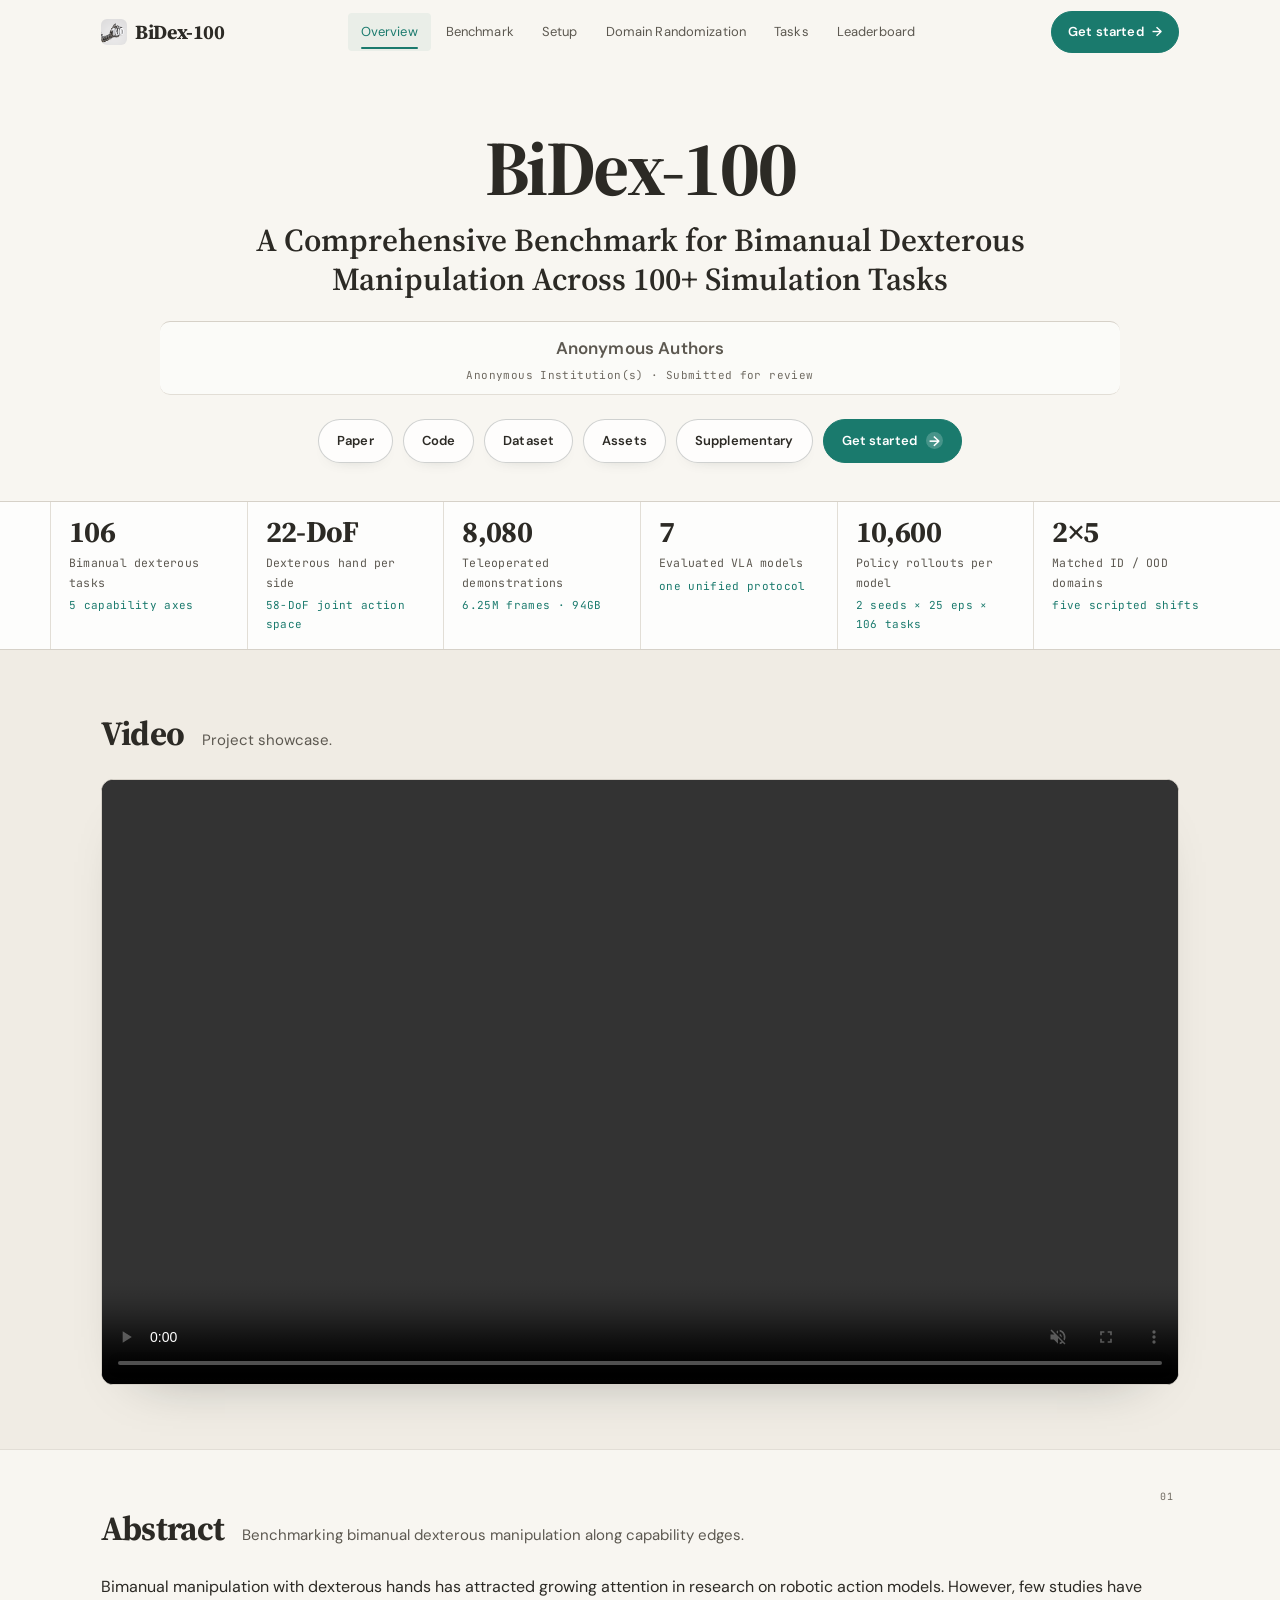
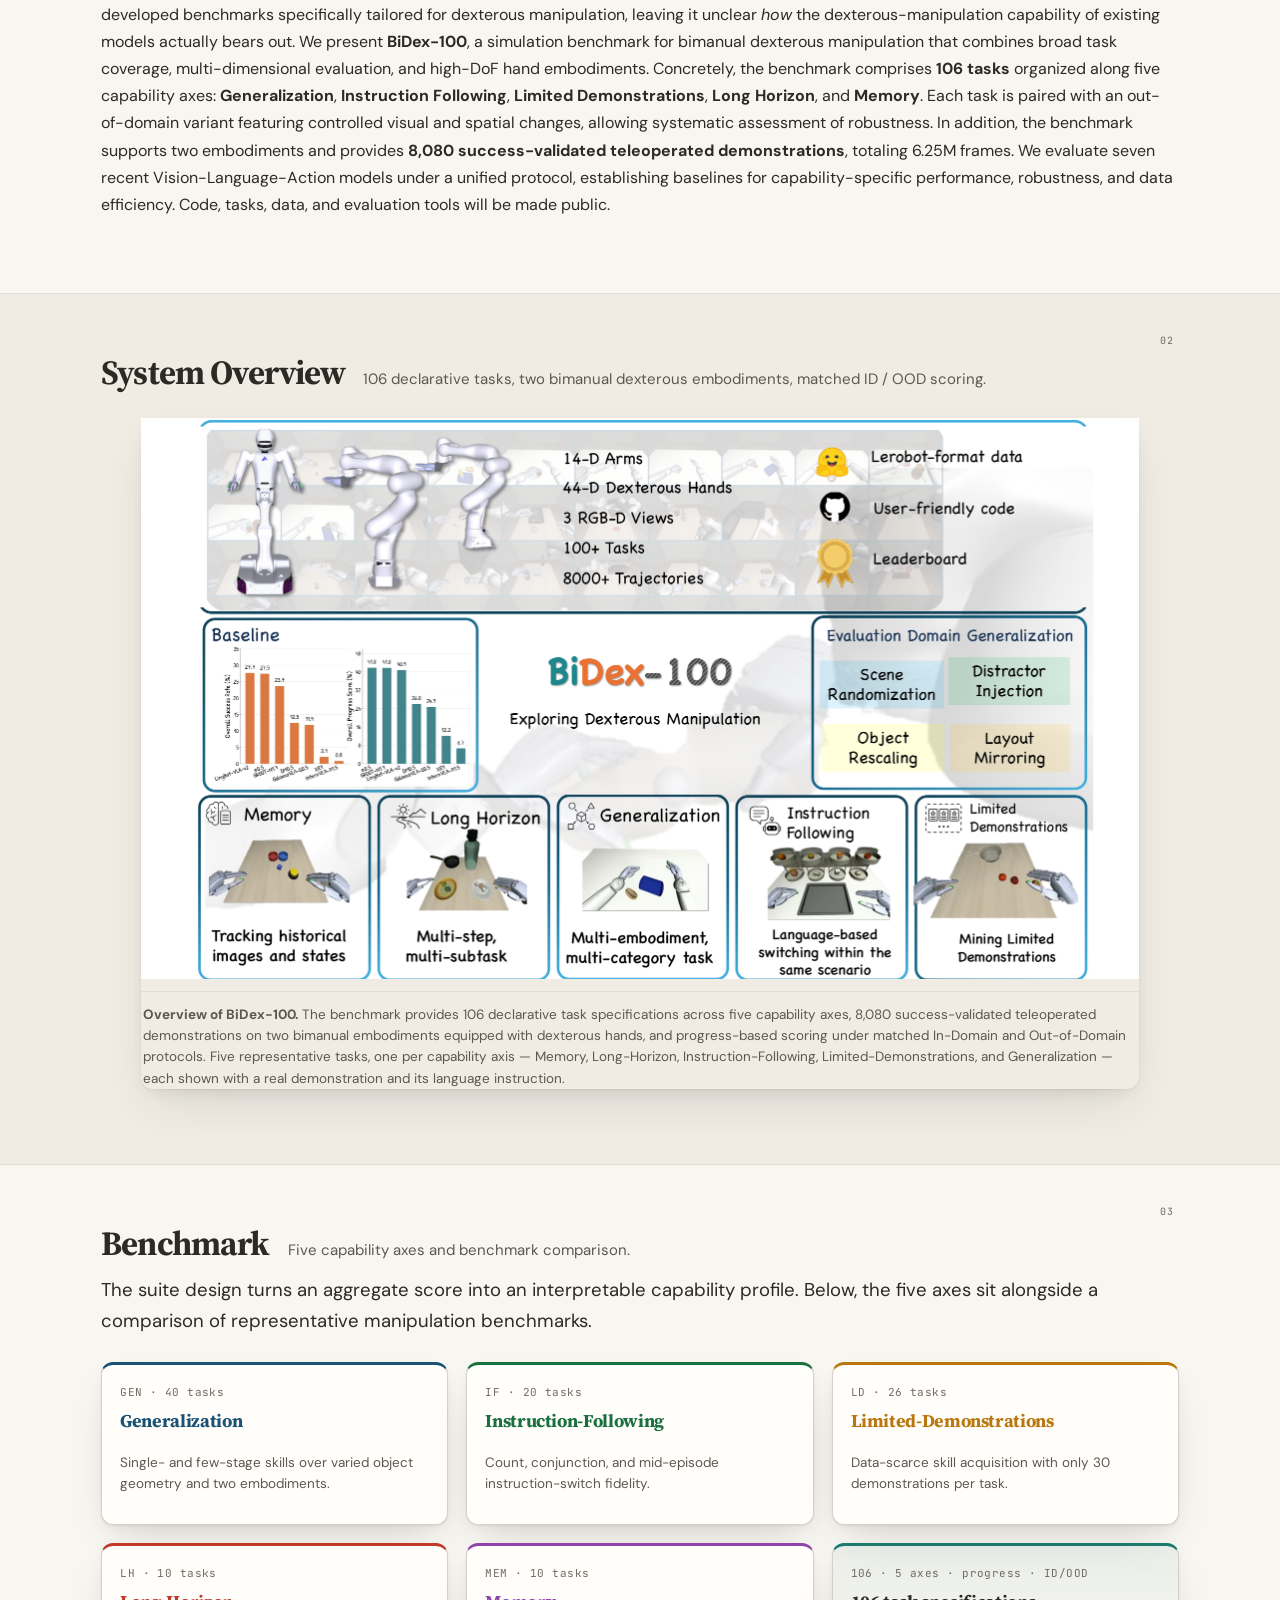
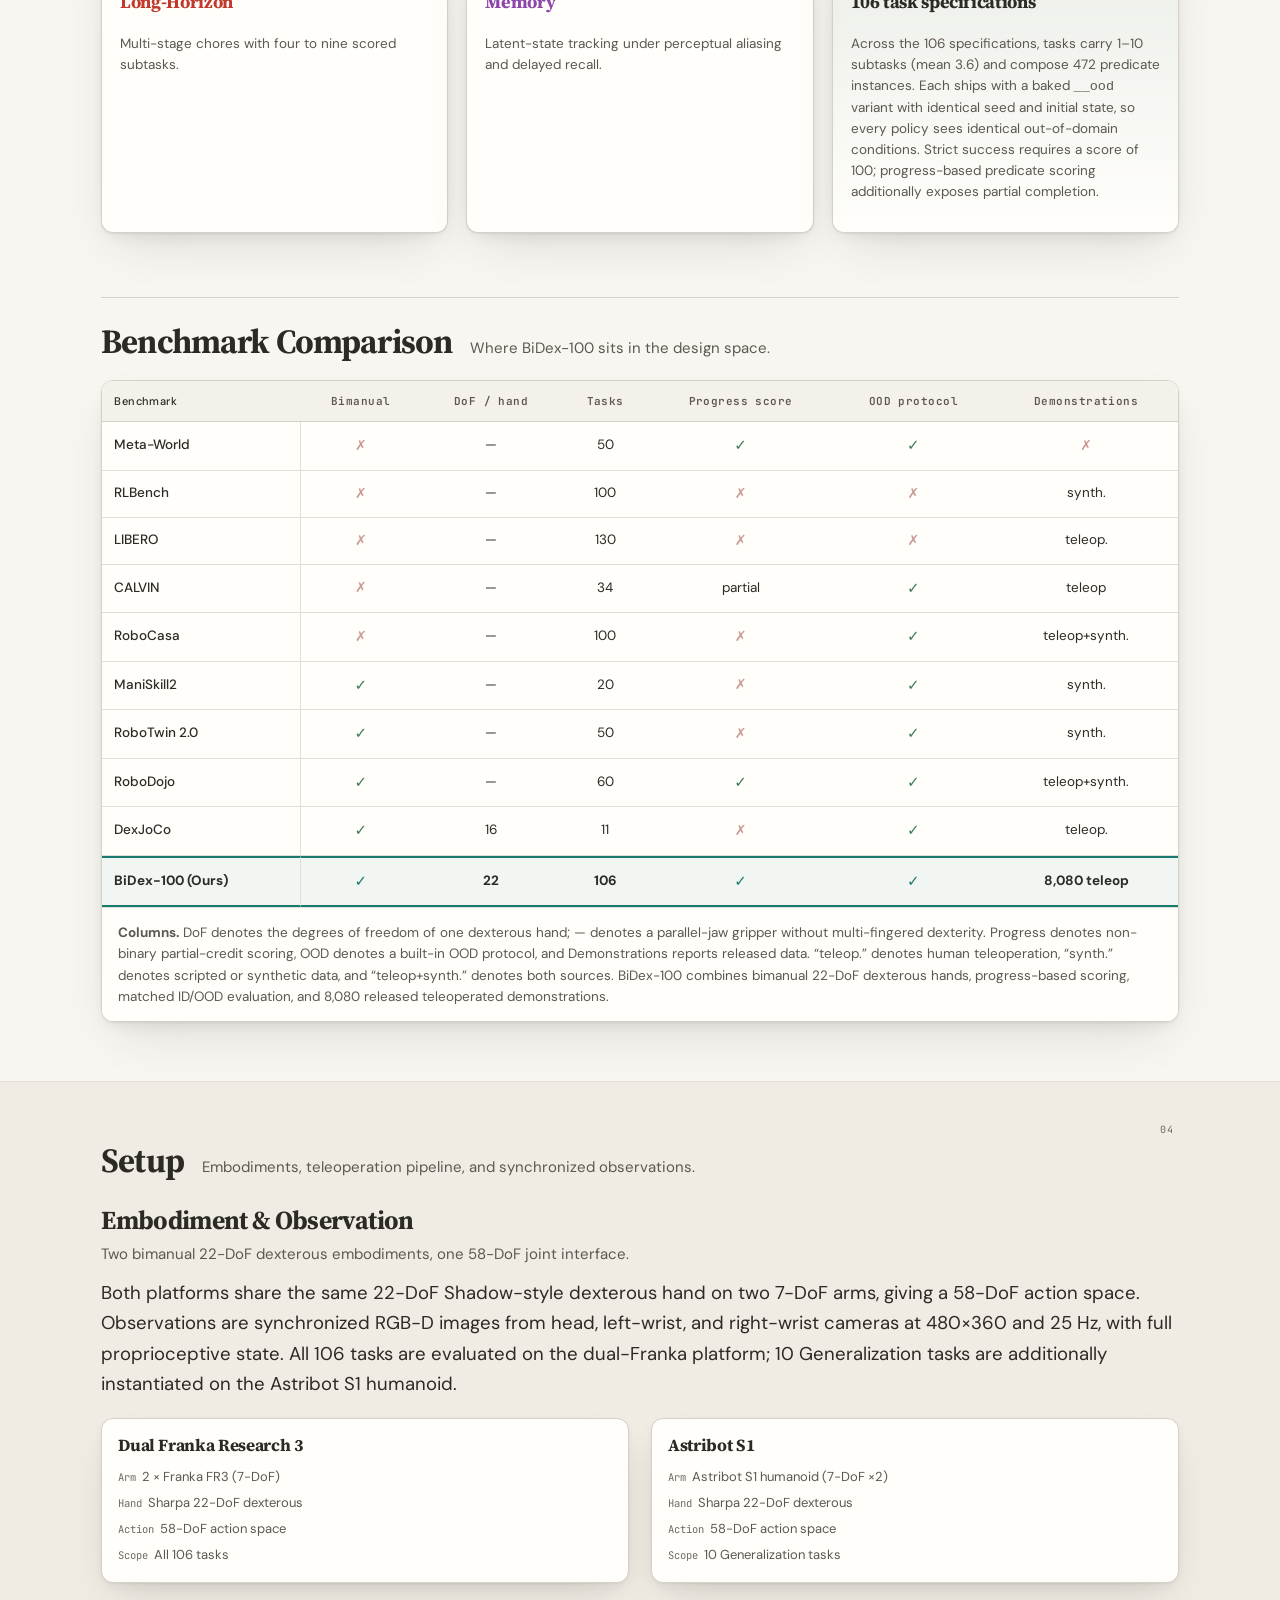
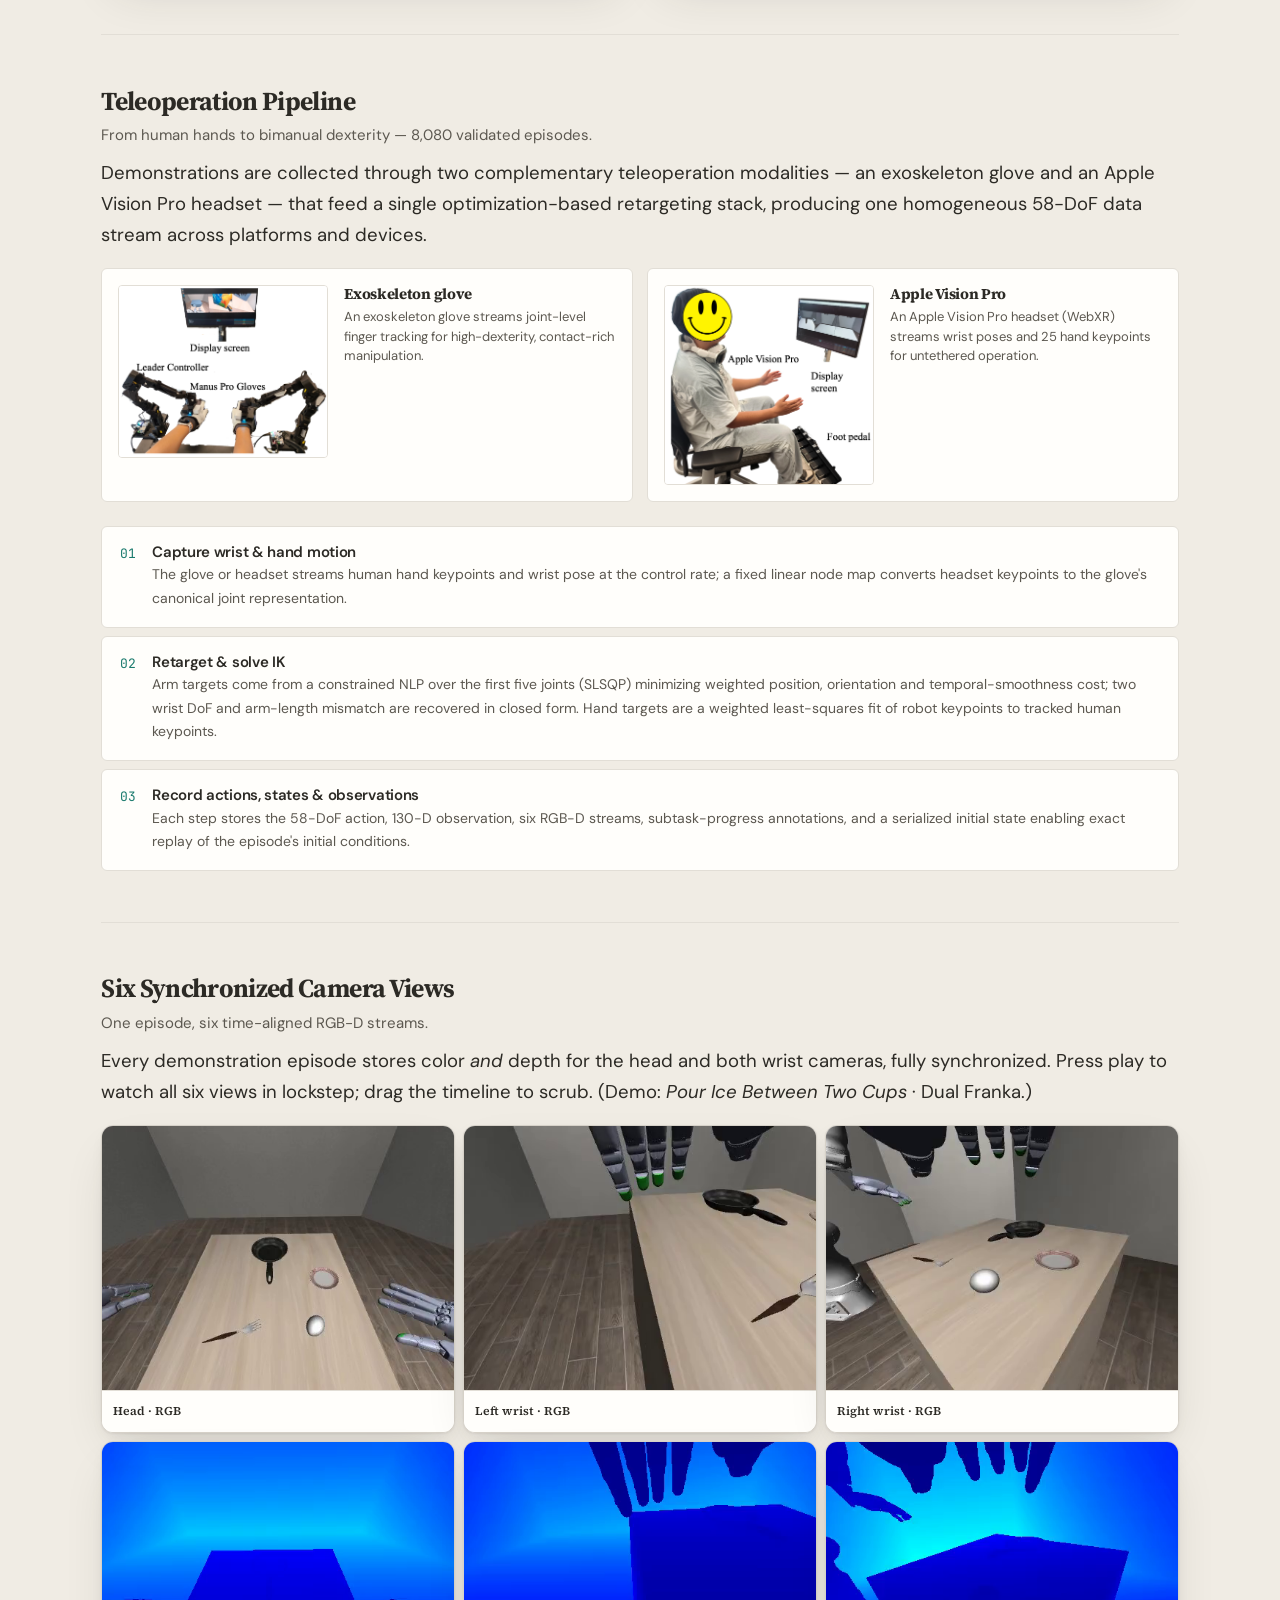
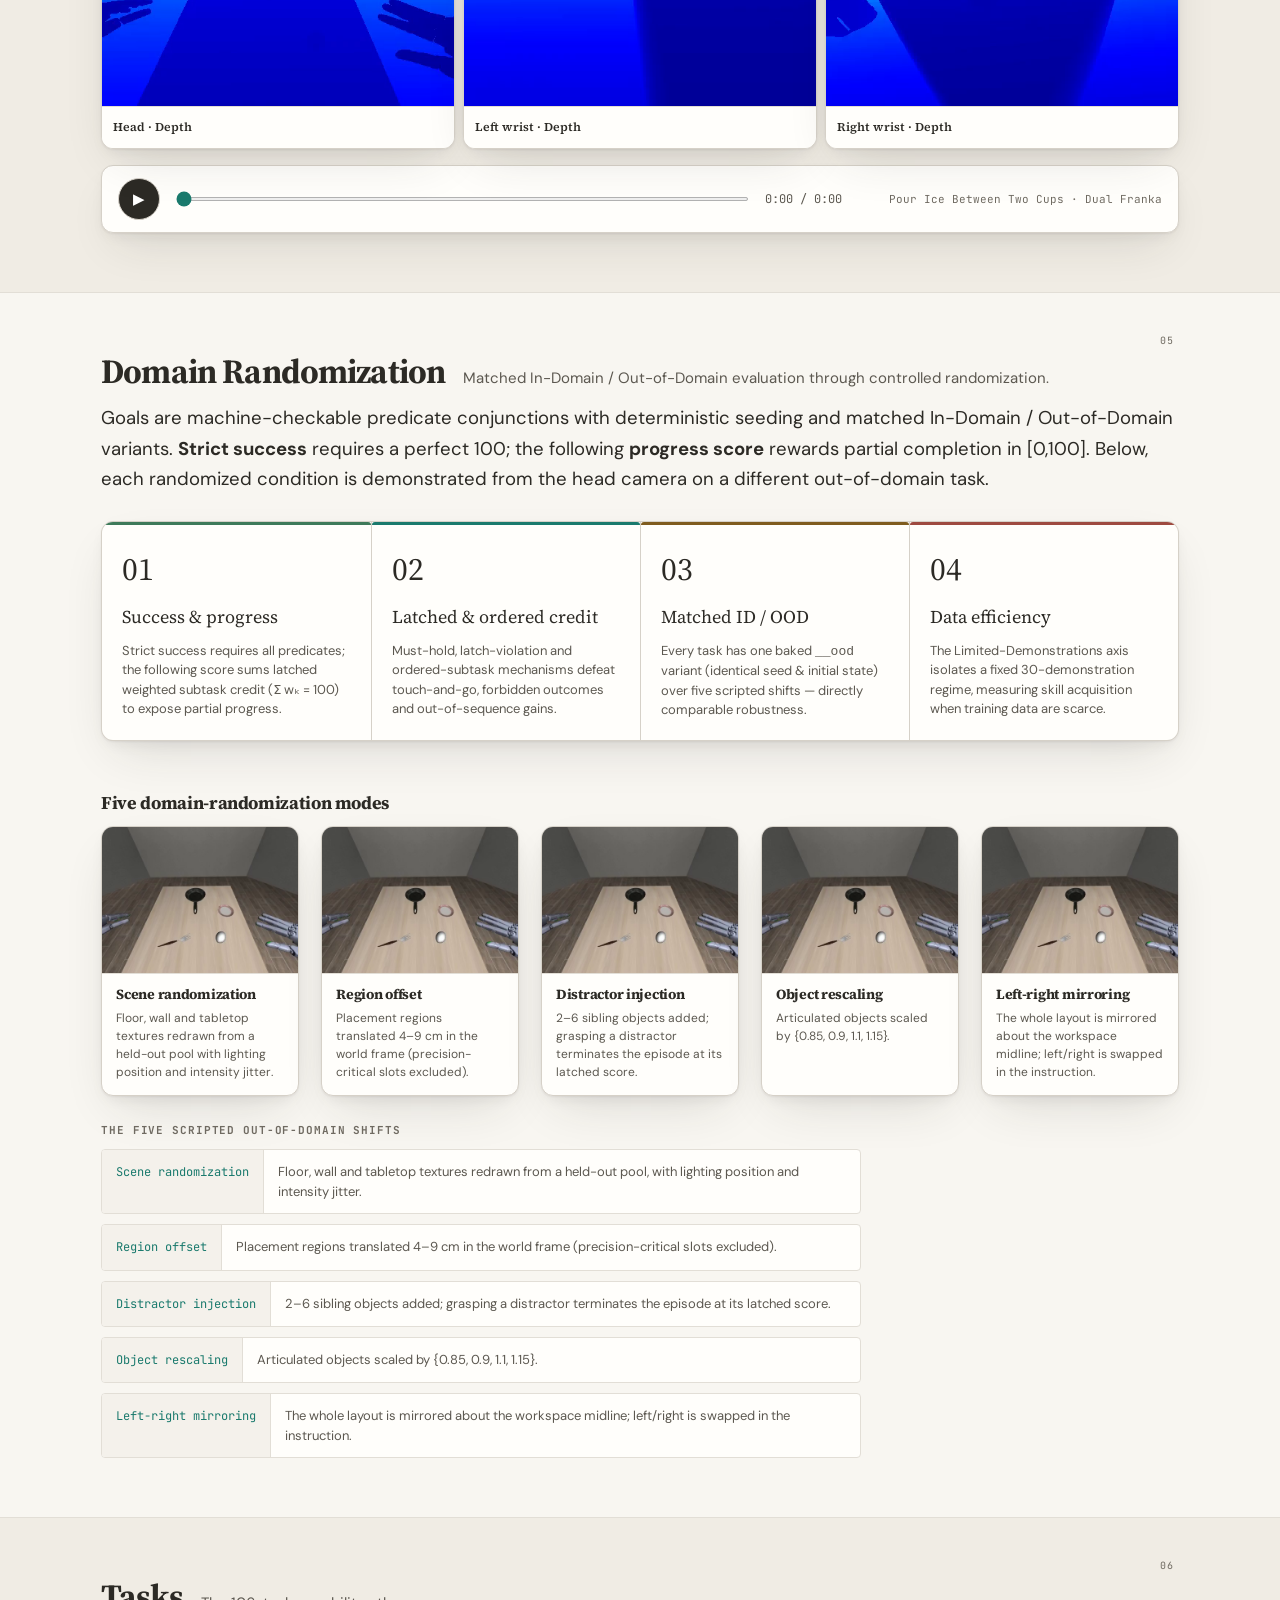
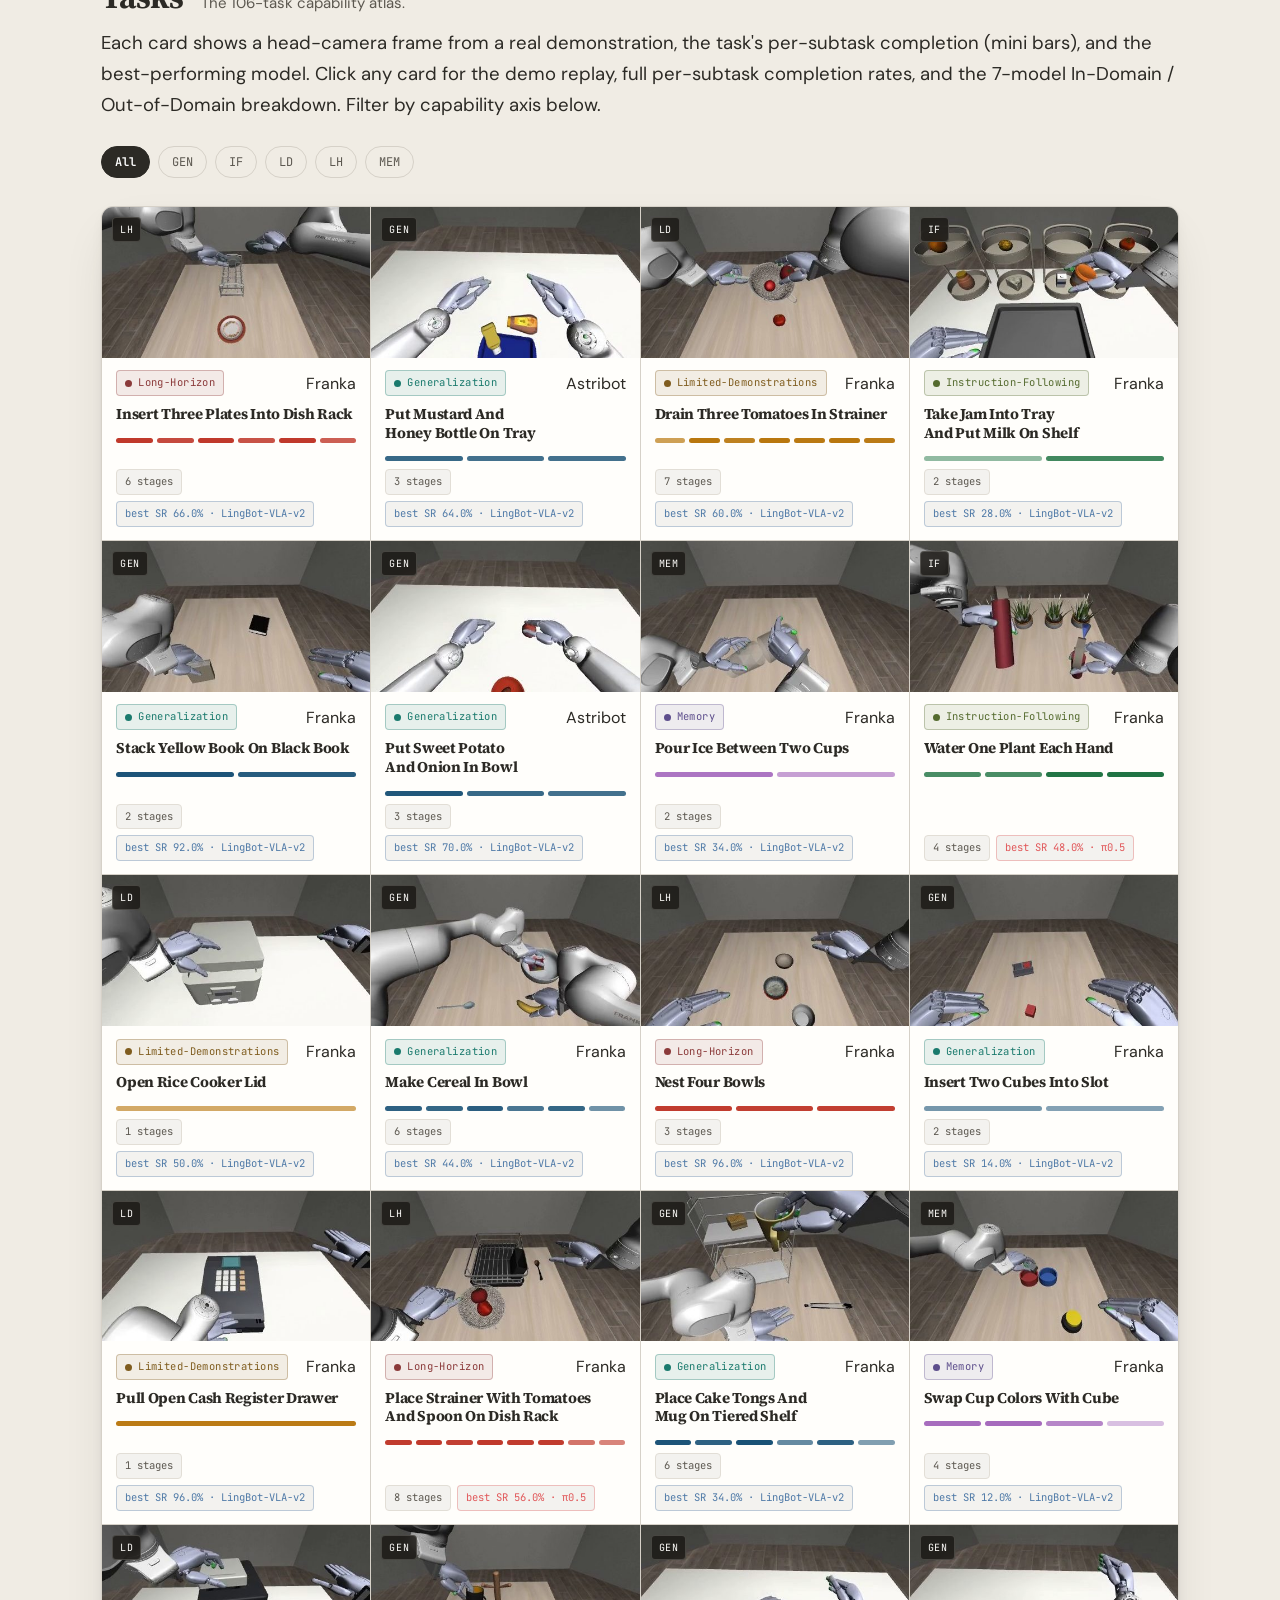
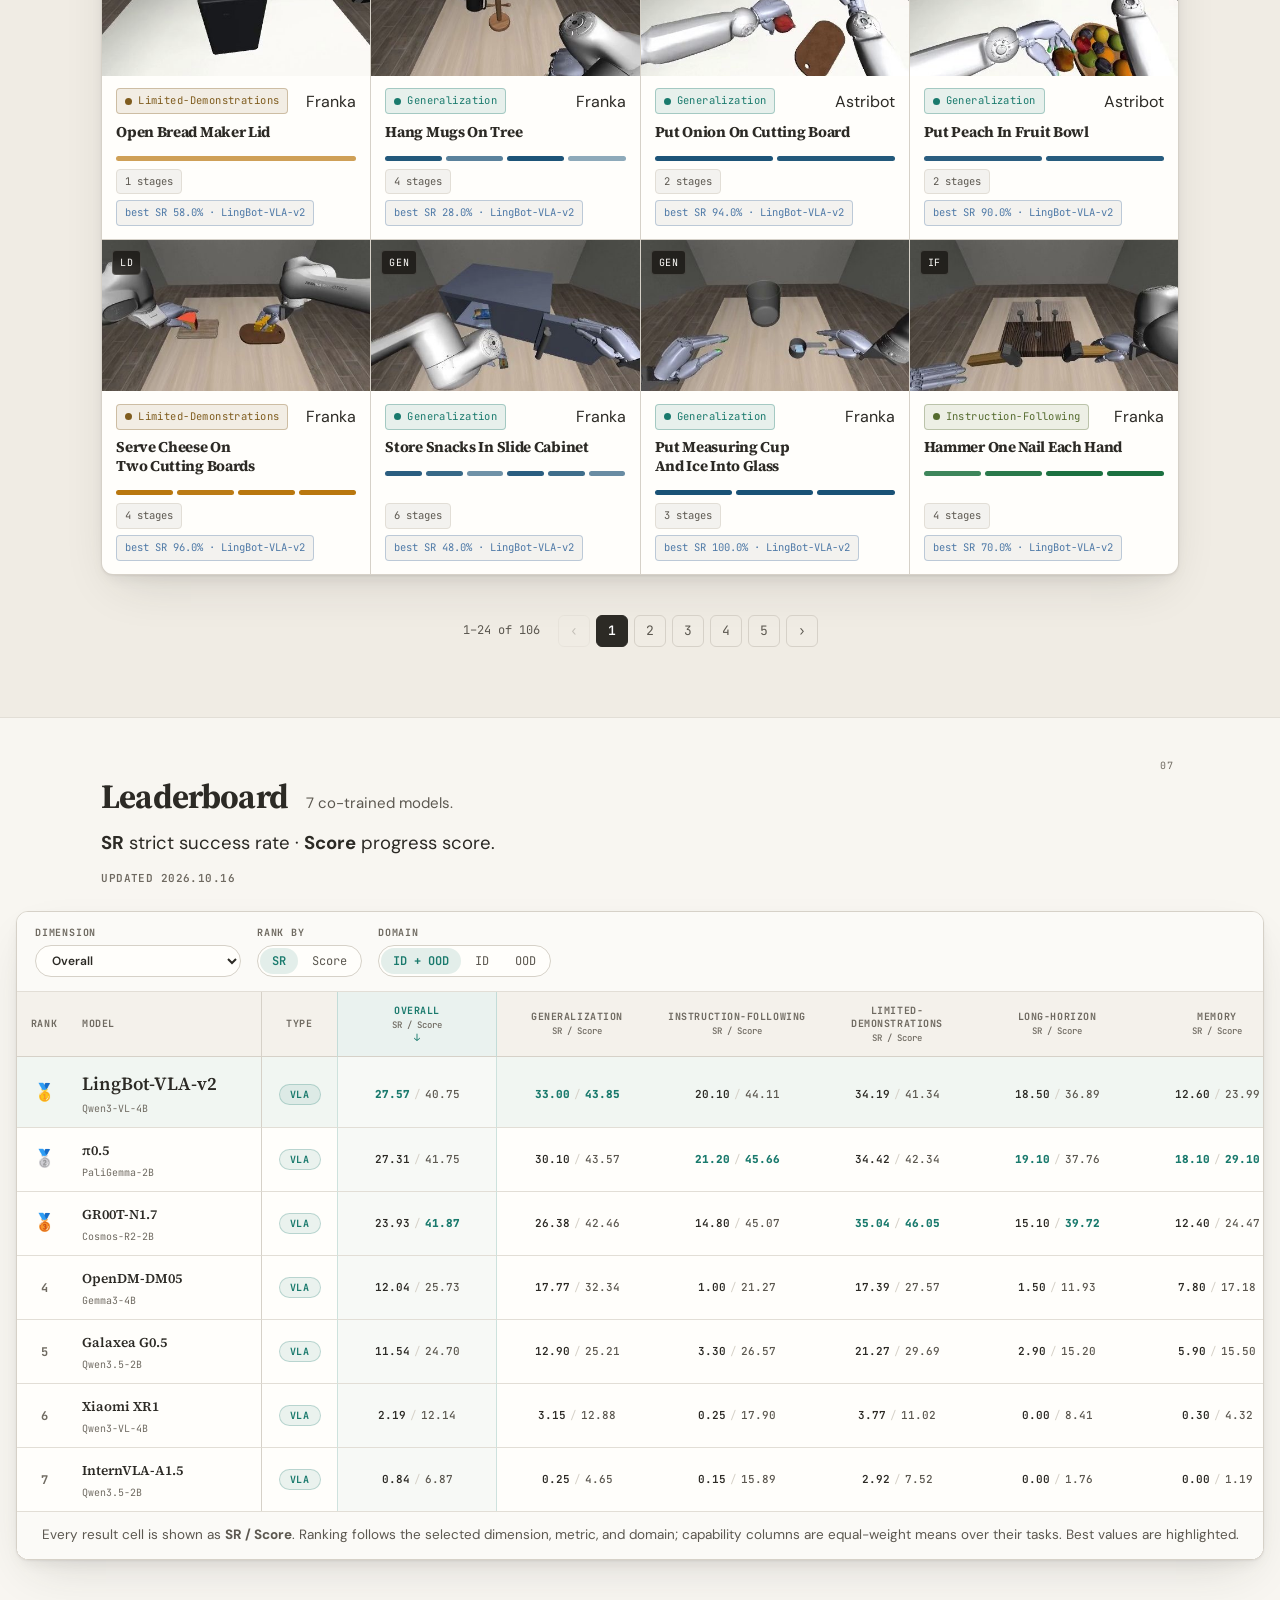
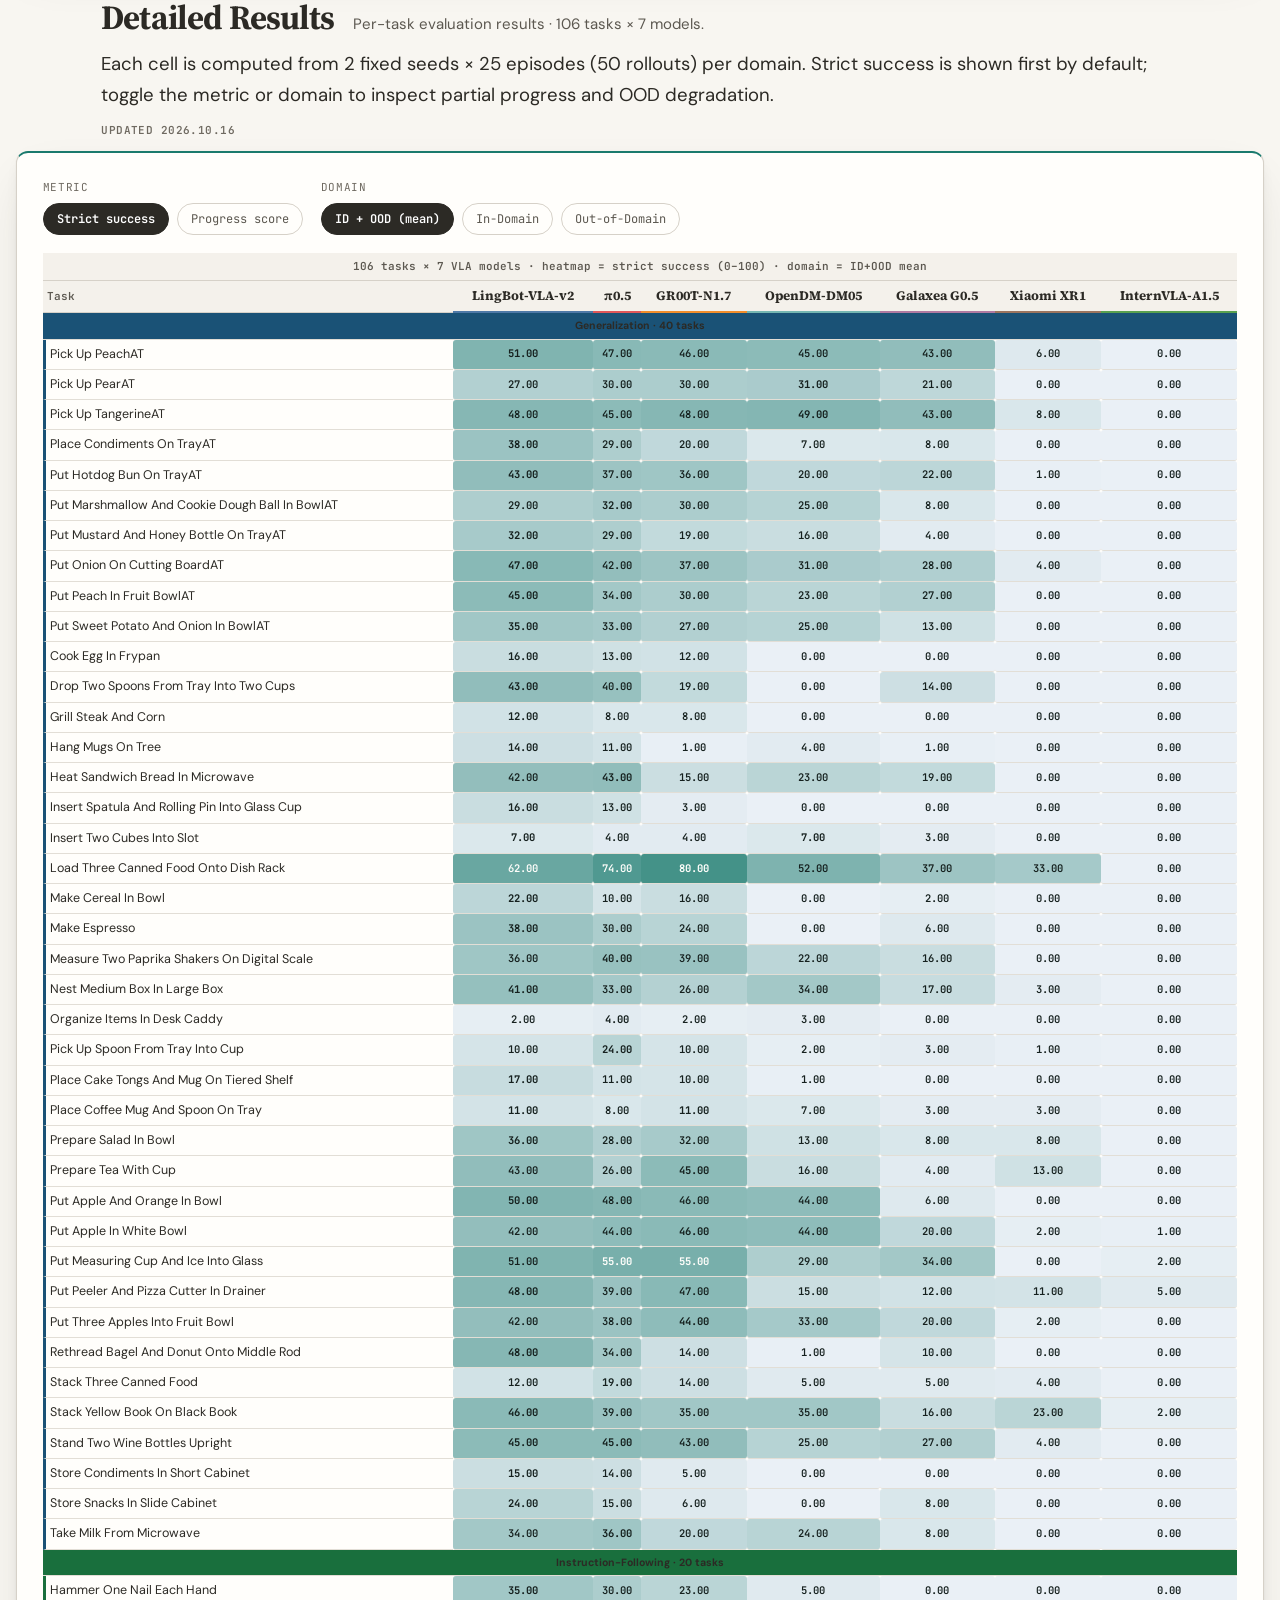
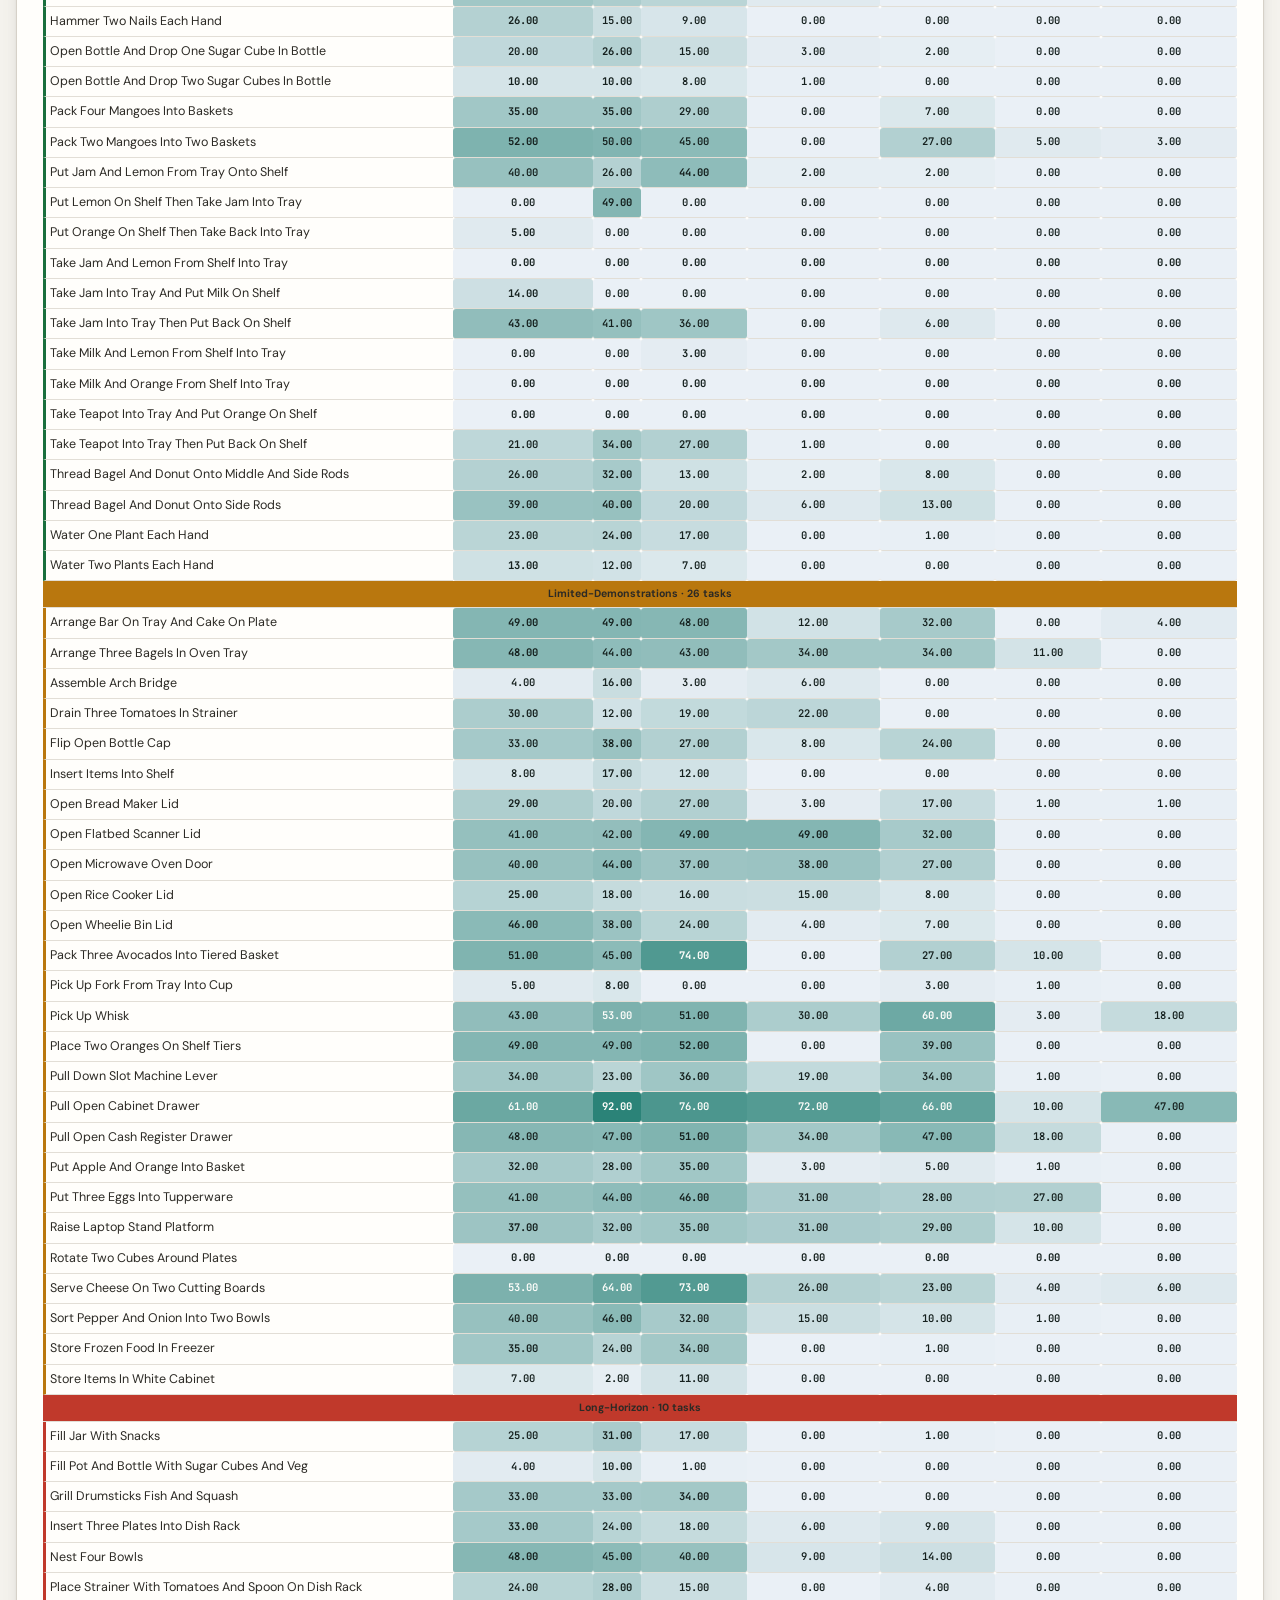
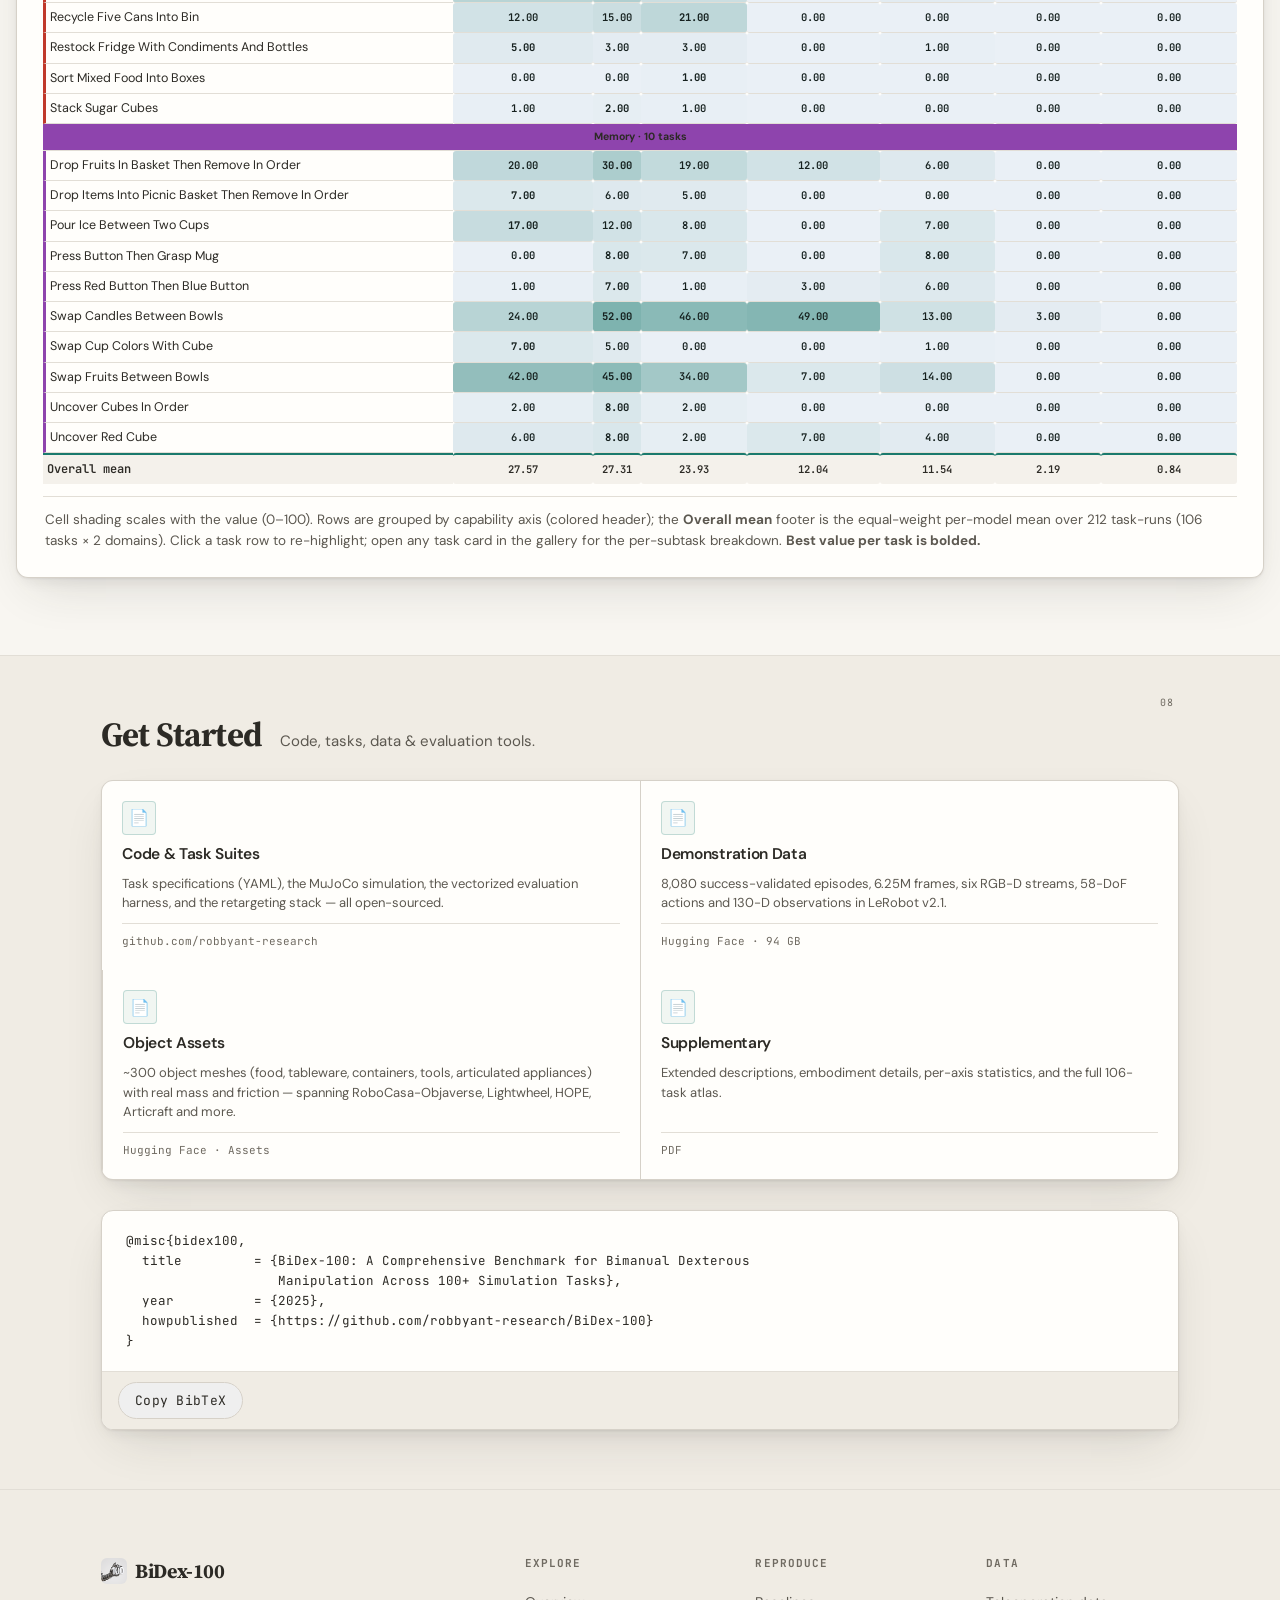
==== index.html @ 9e4af765 "gh-pages: publish updated leaderboard results" ====
<!DOCTYPE html>
<html lang="en">
<head>
<meta charset="UTF-8">
<meta name="viewport" content="width=device-width,initial-scale=1">
<title>BiDex-100: A Comprehensive Benchmark for Bimanual Dexterous Manipulation Across 100+ Simulation Tasks</title>
<meta name="description" content="BiDex-100 is a simulation benchmark for bimanual dexterous manipulation: 106 tasks across five capability axes, two 22-DoF dexterous embodiments, 8,080 teleoperated demonstrations, matched In-Domain / Out-of-Domain evaluation, and progress-based predicate scoring. Seven recent VLA models are evaluated under one unified protocol.">
<meta property="og:title" content="BiDex-100: A Comprehensive Benchmark for Bimanual Dexterous Manipulation Across 100+ Simulation Tasks">
<meta property="og:description" content="106 tasks · 5 capability axes · two 22-DoF bimanual embodiments · 8,080 teleop demos · matched ID/OOD evaluation · 7 VLA models.">
<meta property="og:type" content="website">
<meta property="og:image" content="static/images/figures/overview.png">
<link rel="icon" href="static/images/favicon.ico" type="image/x-icon">
<link rel="icon" type="image/png" sizes="32x32" href="static/images/favicon-32.png">
<link rel="icon" type="image/png" sizes="48x48" href="static/images/favicon-48.png">
<link rel="icon" type="image/png" sizes="192x192" href="static/images/favicon-192.png">
<link rel="apple-touch-icon" sizes="180x180" href="static/images/favicon-180.png">
<link rel="apple-touch-icon" sizes="192x192" href="static/images/favicon-192.png">
<link rel="preconnect" href="https://fonts.googleapis.com">
<link rel="preconnect" href="https://fonts.gstatic.com" crossorigin>
<link href="https://fonts.googleapis.com/css2?family=DM+Sans:ital,opsz,wght@0,9..40,100..1000;1,9..40,100..1000&family=JetBrains+Mono:wght@400;500;600&family=Source+Serif+4:ital,opsz,wght@0,8..60,400..900;1,8..60,400..900&display=swap" rel="stylesheet">
<link rel="stylesheet" href="static/css/style.css">
</head>
<body>

<!-- ================= NAV ================= -->
<nav class="nav" id="nav">
  <div class="nav-inner">
    <a href="#top" class="brand" aria-label="BiDex-100 home">
      <span class="brand-text">BiDex-100</span>
    </a>
    <div class="nav-links" id="nav-links">
      <a href="#overview">Overview</a>
      <a href="#benchmark">Benchmark</a>
      <a href="#setup">Setup</a>
      <a href="#domain-randomization">Domain Randomization</a>
      <a href="#get-started">Tasks</a>
      <a href="#leaderboard">Leaderboard</a>
    </div>
    <div class="nav-cta">
      <a href="#docs" class="btn btn-primary">Get started <span class="btn-arrow" aria-hidden="true">→</span></a>
      <button class="burger" id="burger" aria-label="Open menu" aria-expanded="false"><span></span><span></span><span></span></button>
    </div>
  </div>
  <div class="nav-progress" id="nav-progress" aria-hidden="true"></div>
</nav>
<div class="drawer" id="drawer">
  <div class="drawer-head">
    <span class="brand-name">BiDex-100</span>
    <button class="drawer-close" id="drawer-close" aria-label="Close menu">×</button>
  </div>
  <a href="#overview">Overview</a>
  <a href="#benchmark">Benchmark</a>
  <a href="#setup">Setup</a>
  <a href="#domain-randomization">Domain Randomization</a>
  <a href="#get-started">Tasks</a>
  <a href="#leaderboard">Leaderboard</a>
  <a href="#docs">Get Started</a>
</div>

<main id="top">

<!-- ================= HERO ================= -->
<header class="hero masthead hero-centered" id="hero">
  <video class="hero-bg-video" src="static/videos/showcase_cropped.mp4" autoplay muted loop playsinline preload="metadata" aria-hidden="true"></video>
  <div class="hero-bg-scrim" aria-hidden="true"></div>
  <div class="container">
    <div class="hero-content">
      <p class="hero-wordmark">BiDex-100</p>
      <h1 class="sr-only">BiDex-100</h1>
      <p class="hero-subtitle">A Comprehensive Benchmark for Bimanual Dexterous Manipulation Across 100+ Simulation Tasks</p>
      <div class="hero-contributors" aria-label="Authors and affiliations">
        <p class="hero-author-slot">Anonymous Authors</p>
        <p class="hero-affiliation-slot">Anonymous Institution(s) · Submitted for review</p>
      </div>
      <nav class="cta" aria-label="Project resources">
        <a class="btn btn-resource" href="https://github.com/robbyant-research/BiDex-100" target="_blank" rel="noopener">Paper</a>
        <a class="btn btn-resource" href="https://github.com/robbyant-research/BiDex-100" target="_blank" rel="noopener">Code</a>
        <a class="btn btn-resource" href="https://huggingface.co/datasets/Robbyant-Research/BiDex-100/tree/main/datasets" target="_blank" rel="noopener">Dataset</a>
        <a class="btn btn-resource" href="https://huggingface.co/datasets/Robbyant-Research/BiDex-100/tree/main/assets" target="_blank" rel="noopener">Assets</a>
        <a class="btn btn-resource" href="./static/pdf/BiDex_Supplementary_Material.pdf">Supplementary</a>
        <a class="btn btn-primary" href="#docs">Get started <span class="btn-arrow" aria-hidden="true">→</span></a>
      </nav>
    </div>
  </div>
  <section class="proof hero-proof" aria-label="BiDex-100 at a glance">
    <div class="proof-grid" id="proof-grid"></div>
  </section>
</header>

<!-- ================= PROJECT VIDEO ================= -->
<section class="video-placeholder" id="video">
  <div class="container hero-banner">
    <div class="section-head">
      <p class="eyebrow">Video</p>
      <h2>Project showcase.</h2>
    </div>
    <figure class="hero-evidence">
      <div class="hero-evidence-frame">
        <video class="video-showcase-video" src="static/videos/video_compressed.mp4" autoplay muted loop playsinline preload="metadata" controls aria-label="BiDex-100 project showcase"></video>
      </div>
    </figure>
  </div>
</section>

<style>
.video-showcase-video{
  width:100%; height:auto; display:block; aspect-ratio:16/9; object-fit:cover; border-radius:var(--radius-md);
}
</style>

<!-- ================= ABSTRACT ================= -->
<section class="section evidence-band evidence-band--paper" id="abstract" data-section-index="01">
  <div class="container">
    <div class="section-head">
      <p class="eyebrow">Abstract</p>
      <h2>Benchmarking bimanual dexterous manipulation along capability edges.</h2>
    </div>
    <p class="abstract-text">Bimanual manipulation with dexterous hands has attracted growing attention in research on robotic action models. However, few studies have developed benchmarks specifically tailored for dexterous manipulation, leaving it unclear <i>how</i> the dexterous-manipulation capability of existing models actually bears out. We present <b>BiDex-100</b>, a simulation benchmark for bimanual dexterous manipulation that combines broad task coverage, multi-dimensional evaluation, and high-DoF hand embodiments. Concretely, the benchmark comprises <b>106 tasks</b> organized along five capability axes: <b>Generalization</b>, <b>Instruction Following</b>, <b>Limited Demonstrations</b>, <b>Long Horizon</b>, and <b>Memory</b>. Each task is paired with an out-of-domain variant featuring controlled visual and spatial changes, allowing systematic assessment of robustness. In addition, the benchmark supports two embodiments and provides <b>8,080 success-validated teleoperated demonstrations</b>, totaling 6.25M frames. We evaluate seven recent Vision-Language-Action models under a unified protocol, establishing baselines for capability-specific performance, robustness, and data efficiency. Code, tasks, data, and evaluation tools will be made public.</p>
  </div>
</section>

<!-- ================= SYSTEM OVERVIEW ================= -->
<section class="section overview-fig evidence-band evidence-band--figure" id="overview" data-section-index="02">
  <div class="container">
    <div class="section-head">
      <p class="eyebrow">System Overview</p>
      <h2>106 declarative tasks, two bimanual dexterous embodiments, matched ID / OOD scoring.</h2>
    </div>
    <figure class="overview-frame">
      <img src="static/images/figures/overview.png" alt="BiDex-100 overview: 106 tasks across five capability axes, two bimanual 22-DoF dexterous embodiments, 8,080 demonstrations, and matched In-Domain / Out-of-Domain evaluation with progress-based scoring." fetchpriority="high">
      <figcaption class="evidence-caption"><b>Overview of BiDex-100.</b> The benchmark provides 106 declarative task specifications across five capability axes, 8,080 success-validated teleoperated demonstrations on two bimanual embodiments equipped with dexterous hands, and progress-based scoring under matched In-Domain and Out-of-Domain protocols. Five representative tasks, one per capability axis — Memory, Long-Horizon, Instruction-Following, Limited-Demonstrations, and Generalization — each shown with a real demonstration and its language instruction.</figcaption>
    </figure>
  </div>
</section>

<!-- ================= BENCHMARK ================= -->
<section class="section evidence-band" id="benchmark" data-section-index="03">
  <div class="container">
    <div class="section-head">
      <p class="eyebrow">Benchmark</p>
      <h2>Five capability axes and benchmark comparison.</h2>
      <p class="lead">The suite design turns an aggregate score into an interpretable capability profile. Below, the five axes sit alongside a comparison of representative manipulation benchmarks.</p>
    </div>

    <div class="cap-grid" id="cap-grid"></div>

    <div style="margin-top:clamp(38px,5vw,64px); padding-top:24px; border-top:1px solid var(--line-strong);">
      <div class="section-head" style="margin-bottom:18px;">
        <p class="eyebrow">Benchmark Comparison</p>
        <h2>Where BiDex-100 sits in the design space.</h2>
      </div>
      <div class="card-frame">
        <div class="bm-table-wrap">
        <table class="bm-table" aria-label="Comparison of BiDex-100 with representative manipulation benchmarks">
          <thead><tr>
            <th class="bm-name">Benchmark</th>
            <th>Bimanual</th><th>DoF / hand</th><th>Tasks</th><th>Progress score</th><th>OOD protocol</th><th>Demonstrations</th>
          </tr></thead>
          <tbody>
            <tr><td>Meta-World</td><td><span class="nx">✗</span></td><td>—</td><td>50</td><td><span class="yk">✓</span></td><td><span class="yk">✓</span></td><td><span class="nx">✗</span></td></tr>
            <tr><td>RLBench</td><td><span class="nx">✗</span></td><td>—</td><td>100</td><td><span class="nx">✗</span></td><td><span class="nx">✗</span></td><td>synth.</td></tr>
            <tr><td>LIBERO</td><td><span class="nx">✗</span></td><td>—</td><td>130</td><td><span class="nx">✗</span></td><td><span class="nx">✗</span></td><td>teleop.</td></tr>
            <tr><td>CALVIN</td><td><span class="nx">✗</span></td><td>—</td><td>34</td><td>partial</td><td><span class="yk">✓</span></td><td>teleop</td></tr>
            <tr><td>RoboCasa</td><td><span class="nx">✗</span></td><td>—</td><td>100</td><td><span class="nx">✗</span></td><td><span class="yk">✓</span></td><td>teleop+synth.</td></tr>
            <tr><td>ManiSkill2</td><td><span class="yk">✓</span></td><td>—</td><td>20</td><td><span class="nx">✗</span></td><td><span class="yk">✓</span></td><td>synth.</td></tr>
            <tr><td>RoboTwin 2.0</td><td><span class="yk">✓</span></td><td>—</td><td>50</td><td><span class="nx">✗</span></td><td><span class="yk">✓</span></td><td>synth.</td></tr>
            <tr><td>RoboDojo</td><td><span class="yk">✓</span></td><td>—</td><td>60</td><td><span class="yk">✓</span></td><td><span class="yk">✓</span></td><td>teleop+synth.</td></tr>
            <tr><td>DexJoCo</td><td><span class="yk">✓</span></td><td>16</td><td>11</td><td><span class="nx">✗</span></td><td><span class="yk">✓</span></td><td>teleop.</td></tr>
            <tr class="us">
              <td><b>BiDex-100 (Ours)</b></td><td><b><span class="yk">✓</span></b></td><td><b>22</b></td><td><b>106</b></td><td><b><span class="yk">✓</span></b></td><td><b><span class="yk">✓</span></b></td><td><b>8,080 teleop</b></td>
            </tr>
          </tbody>
        </table>
        </div>
        <p class="evidence-caption"><b>Columns.</b> DoF denotes the degrees of freedom of one dexterous hand; — denotes a parallel-jaw gripper without multi-fingered dexterity. Progress denotes non-binary partial-credit scoring, OOD denotes a built-in OOD protocol, and Demonstrations reports released data. “teleop.” denotes human teleoperation, “synth.” denotes scripted or synthetic data, and “teleop+synth.” denotes both sources. BiDex-100 combines bimanual 22-DoF dexterous hands, progress-based scoring, matched ID/OOD evaluation, and 8,080 released teleoperated demonstrations.</p>
      </div>
    </div>
  </div>
</section>

<!-- ================= SETUP ================= -->
<section class="section evidence-band" id="setup" data-section-index="04">
  <div class="container">
    <div class="section-head">
      <p class="eyebrow">Setup</p>
      <h2>Embodiments, teleoperation pipeline, and synchronized observations.</h2>
    </div>

    <div class="setup-grid">
      <!-- Embodiment & Observation -->
      <div class="setup-sub" id="setup-embodiments">
        <div class="section-head">
          <p class="eyebrow">Embodiment & Observation</p>
          <h2>Two bimanual 22-DoF dexterous embodiments, one 58-DoF joint interface.</h2>
          <p class="lead">Both platforms share the same 22-DoF Shadow-style dexterous hand on two 7-DoF arms, giving a 58-DoF action space. Observations are synchronized RGB-D images from head, left-wrist, and right-wrist cameras at 480×360 and 25 Hz, with full proprioceptive state. All 106 tasks are evaluated on the dual-Franka platform; 10 Generalization tasks are additionally instantiated on the Astribot S1 humanoid.</p>
        </div>
        <div class="emb-grid" id="emb-grid"></div>
      </div>

      <!-- Teleoperation Pipeline -->
      <div class="setup-sub" id="setup-teleop">
        <div class="section-head">
          <p class="eyebrow">Teleoperation Pipeline</p>
          <h2>From human hands to bimanual dexterity — 8,080 validated episodes.</h2>
          <p class="lead">Demonstrations are collected through two complementary teleoperation modalities — an exoskeleton glove and an Apple Vision Pro headset — that feed a single optimization-based retargeting stack, producing one homogeneous 58-DoF data stream across platforms and devices.</p>
        </div>
        <div class="teleop-mod" id="teleop-mod">
          <div class="tm tm--media">
            <span class="tm-thumb"><img src="static/images/figures/teleop_factr.png" alt="Exoskeleton glove: joint-level finger tracking teleoperation pipeline used in BiDex-100" loading="lazy"></span>
            <span class="tm-body"><h4>Exoskeleton glove</h4><p>An exoskeleton glove streams joint-level finger tracking for high-dexterity, contact-rich manipulation.</p></span>
          </div>
          <div class="tm tm--media">
            <span class="tm-thumb"><img src="static/images/figures/teleop_avp.png" alt="Apple Vision Pro WebXR teleoperation pipeline used in BiDex-100" loading="lazy"></span>
            <span class="tm-body"><h4>Apple Vision Pro</h4><p>An Apple Vision Pro headset (WebXR) streams wrist poses and 25 hand keypoints for untethered operation.</p></span>
          </div>
        </div>
        <div class="teleop-steps">
          <div class="teleop-step"><div><h4>Capture wrist & hand motion</h4><p>The glove or headset streams human hand keypoints and wrist pose at the control rate; a fixed linear node map converts headset keypoints to the glove's canonical joint representation.</p></div></div>
          <div class="teleop-step"><div><h4>Retarget & solve IK</h4><p>Arm targets come from a constrained NLP over the first five joints (SLSQP) minimizing weighted position, orientation and temporal-smoothness cost; two wrist DoF and arm-length mismatch are recovered in closed form. Hand targets are a weighted least-squares fit of robot keypoints to tracked human keypoints.</p></div></div>
          <div class="teleop-step"><div><h4>Record actions, states & observations</h4><p>Each step stores the 58-DoF action, 130-D observation, six RGB-D streams, subtask-progress annotations, and a serialized initial state enabling exact replay of the episode's initial conditions.</p></div></div>
        </div>
      </div>

      <!-- Six Synchronized Camera Views -->
      <div class="setup-sub" id="setup-views">
        <div class="section-head">
          <p class="eyebrow">Six Synchronized Camera Views</p>
          <h2>One episode, six time-aligned RGB-D streams.</h2>
          <p class="lead">Every demonstration episode stores color <em>and</em> depth for the head and both wrist cameras, fully synchronized. Press play to watch all six views in lockstep; drag the timeline to scrub. (Demo: <i>Pour Ice Between Two Cups</i> · Dual Franka.)</p>
        </div>
        <div class="modalplayer" data-modalplayer data-manifest="static/videos/modal/manifest.json">
          <div class="modal-grid"></div>
          <div class="mp-ctrl">
            <button class="mp-play" type="button" aria-label="Play synchronized views">▶</button>
            <input type="range" class="mp-seek" min="0" max="1000" value="0" aria-label="Episode timeline scrubber">
            <span class="mp-frame">0:00 / 0:00</span>
            <span class="mp-ep">Pour Ice Between Two Cups · Dual Franka</span>
          </div>
        </div>
      </div>
    </div>
  </div>
</section>

<!-- ================= DOMAIN RANDOMIZATION ================= -->
<section class="section evidence-band evidence-band--protocol" id="domain-randomization" data-section-index="05">
  <div class="container">
    <div class="section-head">
      <p class="eyebrow">Domain Randomization</p>
      <h2>Matched In-Domain / Out-of-Domain evaluation through controlled randomization.</h2>
      <p class="lead">Goals are machine-checkable predicate conjunctions with deterministic seeding and matched In-Domain / Out-of-Domain variants. <b>Strict success</b> requires a perfect 100; the following <b>progress score</b> rewards partial completion in [0,100]. Below, each randomized condition is demonstrated from the head camera on a different out-of-domain task.</p>
    </div>
    <div class="eval-tiers">
      <div class="eval-tier"><div class="top-bar" style="background:var(--green);"></div><div class="num">01</div><div class="n">Success & progress</div><div class="d">Strict success requires all predicates; the following score sums latched weighted subtask credit (Σ wₖ = 100) to expose partial progress.</div></div>
      <div class="eval-tier"><div class="top-bar" style="background:var(--accent);"></div><div class="num">02</div><div class="n">Latched & ordered credit</div><div class="d">Must-hold, latch-violation and ordered-subtask mechanisms defeat touch-and-go, forbidden outcomes and out-of-sequence gains.</div></div>
      <div class="eval-tier"><div class="top-bar" style="background:var(--amber);"></div><div class="num">03</div><div class="n">Matched ID / OOD</div><div class="d">Every task has one baked <code>__ood</code> variant (identical seed & initial state) over five scripted shifts — directly comparable robustness.</div></div>
      <div class="eval-tier"><div class="top-bar" style="background:var(--brick);"></div><div class="num">04</div><div class="n">Data efficiency</div><div class="d">The Limited-Demonstrations axis isolates a fixed 30-demonstration regime, measuring skill acquisition when training data are scarce.</div></div>
    </div>

    <div style="margin-top:clamp(32px,4vw,52px);">
      <h4 class="lb-title">Five domain-randomization modes</h4>
      <div class="dr-grid" id="dr-grid"></div>
    </div>

    <div style="margin-top:28px">
      <h4 style="font-family:var(--mono);font-size:11px;letter-spacing:.08em;text-transform:uppercase;color:var(--text-faint);margin:0 0 12px">The five scripted out-of-domain shifts</h4>
      <div class="shift-list">
        <div class="sh"><span class="nn">Scene randomization</span><span class="dd">Floor, wall and tabletop textures redrawn from a held-out pool, with lighting position and intensity jitter.</span></div>
        <div class="sh"><span class="nn">Region offset</span><span class="dd">Placement regions translated 4–9 cm in the world frame (precision-critical slots excluded).</span></div>
        <div class="sh"><span class="nn">Distractor injection</span><span class="dd">2–6 sibling objects added; grasping a distractor terminates the episode at its latched score.</span></div>
        <div class="sh"><span class="nn">Object rescaling</span><span class="dd">Articulated objects scaled by {0.85, 0.9, 1.1, 1.15}.</span></div>
        <div class="sh"><span class="nn">Left-right mirroring</span><span class="dd">The whole layout is mirrored about the workspace midline; left/right is swapped in the instruction.</span></div>
      </div>
    </div>
  </div>
</section>

<!-- ================= GET STARTED ================= -->
<section class="section evidence-band evidence-band--atlas" id="get-started" data-section-index="06">
  <div class="container">
    <div class="section-head">
      <p class="eyebrow">Tasks</p>
      <h2>The 106-task capability atlas.</h2>
      <p class="lead">Each card shows a head-camera frame from a real demonstration, the task's per-subtask completion (mini bars), and the best-performing model. Click any card for the demo replay, full per-subtask completion rates, and the 7-model In-Domain / Out-of-Domain breakdown. Filter by capability axis below.</p>
    </div>
    <div class="task-rail" id="task-filters" role="tablist" aria-label="Task filter"></div>
    <div class="task-grid" id="all-tasks"></div>
  </div>
</section>

<!-- ================= LEADERBOARD ================= -->
<section class="section evidence-band evidence-band--results" id="leaderboard" data-section-index="07">
  <div class="container">
    <div class="section-head">
      <p class="eyebrow">Leaderboard</p>
      <h2>7 co-trained models.</h2>
      <p class="lead"><b>SR</b> strict success rate · <b>Score</b> progress score.</p>
      <time class="results-updated" datetime="2026-10-16">Updated 2026.10.16</time>
    </div>

    <div class="leaderboard-card" style="margin-bottom:28px;">
      <div class="leaderboard-toolbar">
        <div class="lb-filters" aria-label="Leaderboard controls">
          <label class="field" for="lb-dimension"><span>Dimension</span>
            <select class="lb-select" id="lb-dimension">
              <option value="overall">Overall</option>
              <option value="Generalization">Generalization</option>
              <option value="Instruction_Following">Instruction-Following</option>
              <option value="Limited_Demonstrations">Limited-Demonstrations</option>
              <option value="Long_Horizon">Long-Horizon</option>
              <option value="Memory">Memory</option>
            </select>
          </label>
          <div class="field"><span>Rank by</span><div class="rt-chips">
            <button class="rt-chip active" data-lb-group="metric" data-k="succ">SR</button>
            <button class="rt-chip" data-lb-group="metric" data-k="score">Score</button>
          </div></div>
          <div class="field"><span>Domain</span><div class="rt-chips">
            <button class="rt-chip active" data-lb-group="domain" data-k="all">ID + OOD</button>
            <button class="rt-chip" data-lb-group="domain" data-k="id">ID</button>
            <button class="rt-chip" data-lb-group="domain" data-k="ood">OOD</button>
          </div></div>
        </div>
      </div>
      <div class="lb-wrap"><table class="lb-table compact" id="agg-table"></table></div>
      <p class="evidence-caption">Every result cell is shown as <b>SR / Score</b>. Ranking follows the selected dimension, metric, and domain; capability columns are equal-weight means over their tasks. Best values are highlighted.</p>
    </div>

    <div class="section-head" style="margin-top:38px; margin-bottom:14px;">
      <p class="eyebrow">Detailed Results</p>
      <h2>Per-task evaluation results · 106 tasks × 7 models.</h2>
      <p class="lead">Each cell is computed from 2 fixed seeds × 25 episodes (50 rollouts) per domain. Strict success is shown first by default; toggle the metric or domain to inspect partial progress and OOD degradation.</p>
      <time class="results-updated" datetime="2026-10-16">Updated 2026.10.16</time>
    </div>
    <div class="chart-panel wide">
      <div class="rt-controls">
        <div class="field"><span>Metric</span><div class="rt-chips">
          <button class="rt-chip active" data-group="metric" data-k="succ">Strict success</button>
          <button class="rt-chip" data-group="metric" data-k="score">Progress score</button>
        </div></div>
        <div class="field"><span>Domain</span><div class="rt-chips">
          <button class="rt-chip active" data-group="domain" data-k="all">ID + OOD (mean)</button>
          <button class="rt-chip" data-group="domain" data-k="id">In-Domain</button>
          <button class="rt-chip" data-group="domain" data-k="ood">Out-of-Domain</button>
        </div></div>
      </div>
      <div class="table-wrap"><table class="results-table" id="results-table" aria-describedby="rtable-cap"></table></div>
      <p id="rtable-cap" class="dim evidence-caption">Cell shading scales with the value (0–100). Rows are grouped by capability axis (colored header); the <b>Overall mean</b> footer is the equal-weight per-model mean over 212 task-runs (106 tasks × 2 domains). Click a task row to re-highlight; open any task card in the gallery for the per-subtask breakdown. <b>Best value per task is bolded.</b></p>
    </div>
  </div>
</section>

<!-- ================= DOCS / CITATION ================= -->
<section class="section evidence-band evidence-band--resources" id="docs" data-section-index="08">
  <div class="container">
    <div class="section-head">
      <p class="eyebrow">Get Started</p>
      <h2>Code, tasks, data & evaluation tools.</h2>
    </div>
    <div class="resource-grid" id="resource-grid"></div>
    <div style="margin-top:30px;">
      <div class="cite-box">
        <pre id="bibtex">@misc{bidex100,
  title         = {BiDex-100: A Comprehensive Benchmark for Bimanual Dexterous
                   Manipulation Across 100+ Simulation Tasks},
  year          = {2025},
  howpublished  = {https://github.com/robbyant-research/BiDex-100}
}</pre>
        <div class="actions">
          <button class="btn" id="copy-bib">Copy BibTeX</button>
        </div>
      </div>
    </div>
  </div>
</section>

</main>

<!-- ================= FOOTER ================= -->
<footer class="footer" id="contact">
  <div class="container">
    <div class="footer-grid">
      <div>
        <div class="brand" style="margin-bottom:14px;"><span class="brand-text">BiDex-100</span></div>
        <p class="dim" style="max-width:42ch; font-size:14px;">A simulation benchmark for bimanual dexterous manipulation: 106 capability-organized tasks, two 22-DoF dexterous embodiments, matched ID/OOD evaluation, and 8,080 teleoperated demonstrations. Built on MuJoCo.</p>
      </div>
      <div>
        <h5>Explore</h5>
        <a href="#overview">Overview</a>
        <a href="#benchmark">Benchmark</a>
        <a href="#get-started">Tasks</a>
        <a href="#setup">Setup</a>
        <a href="#leaderboard">Leaderboard</a>
      </div>
      <div>
        <h5>Reproduce</h5>
        <a href="#leaderboard">Baselines</a>
        <a href="#domain-randomization">Evaluation</a>
        <a href="https://github.com/robbyant-research/BiDex-100" target="_blank" rel="noopener">Code</a>
      </div>
      <div>
        <h5>Data</h5>
        <a href="https://huggingface.co/datasets/Robbyant-Research/BiDex-100/tree/main/datasets" target="_blank" rel="noopener">Teleoperation data</a>
        <a href="https://huggingface.co/datasets/Robbyant-Research/BiDex-100/tree/main/assets" target="_blank" rel="noopener">Object assets</a>
      </div>
    </div>
    <div class="footer-bottom">
      <span class="ver">BiDex-100 homepage · v2026.09</span>
      <span>Built on MuJoCo · LeRobot v2.1 · © 2026 BiDex-100 authors.</span>
    </div>
  </div>
</footer>

<div class="copy-toast" id="copy-toast">BibTeX copied</div>

<script src="static/js/data.js"></script>
<script type="application/json" id="modal-manifest">{"video_dir": "static/videos/modal"}</script>
<script>
(function(){
  var g=document.getElementById('resource-grid'); if(!g) return;
  var cards=[
   {title:'Code & Task Suites', body:'Task specifications (YAML), the MuJoCo simulation, the vectorized evaluation harness, and the retargeting stack — all open-sourced.', meta:'github.com/robbyant-research', href:'https://github.com/robbyant-research/BiDex-100'},
   {title:'Demonstration Data', body:'8,080 success-validated episodes, 6.25M frames, six RGB-D streams, 58-DoF actions and 130-D observations in LeRobot v2.1.', meta:'Hugging Face · 94 GB', href:'https://huggingface.co/datasets/Robbyant-Research/BiDex-100/tree/main/datasets'},
   {title:'Object Assets', body:'~300 object meshes (food, tableware, containers, tools, articulated appliances) with real mass and friction — spanning RoboCasa-Objaverse, Lightwheel, HOPE, Articraft and more.', meta:'Hugging Face · Assets', href:'https://huggingface.co/datasets/Robbyant-Research/BiDex-100/tree/main/assets'},
   {title:'Supplementary', body:'Extended descriptions, embodiment details, per-axis statistics, and the full 106-task atlas.', meta:'PDF', href:'./static/pdf/BiDex_Supplementary_Material.pdf'}
  ];
  cards.forEach(function(r){var a=document.createElement('a'); a.className='resource-card'; if(r.href){a.href=r.href; a.target='_blank'; a.rel='noopener noreferrer';} a.innerHTML='<div class="ic">📄</div><h4>'+r.title+'</h4><p>'+r.body+'</p><div class="meta">'+r.meta+'</div>'; g.appendChild(a);});
})();
</script>
<script src="static/js/app.js"></script>
</body>
</html>
---- static/css/style.css ----
/* ============================================================
   BIDEX-100 — Editorial academic design system
   Warm paper · Source Serif headings · DM Sans body · teal accent
   ============================================================ */
:root{
  --accent-base:#1a7a6d;
  --accent:#1a7a6d;
  --accent-hover:color-mix(in srgb, var(--accent-base) 82%, black);
  --accent-light:color-mix(in srgb, var(--accent-base) 12%, transparent);
  --accent-pale:color-mix(in srgb, var(--accent-base) 6%, transparent);

  --paper:#f8f6f1;
  --paper-deep:#f0ece4;
  --surface:#fffefb;
  --ink-strong:#2c2a25;
  --bg:var(--paper);
  --bg-2:var(--paper-deep);
  --bg-3:var(--surface);
  --panel:var(--surface);
  --panel-2:#f4f1eb;
  --bone:var(--ink-strong);
  --ink:#ffffff;
  --metal:#5c5850;
  --metal-dim:#6f6a61;
  --line:#e2ded6;
  --line-strong:#d6d1c8;
  --cyan:var(--accent);
  --copper:#a95c3a;
  --amber:#7f5c1e;
  --coral:#b85a4a;
  --yellow:#b08d2e;
  --green:#3e7a5a;
  --brick:#9e4a40;
  --violet:#6b53a7;
  --axis-gen:#1a7a6d;
  --axis-if:#556b2f;
  --axis-ld:#7f5c1e;
  --axis-lh:#8b3a3a;
  --axis-mem:#5d4e8c;
  --text:#2c2a25;
  --text-dim:#5c5850;
  --text-faint:#6f6a61;
  --scrim:rgba(28,26,22,.84);
  --on-scrim:#fffefb;
  --display:"Source Serif 4",Georgia,"Times New Roman",serif;
  --body:"DM Sans",system-ui,-apple-system,"Segoe UI",Roboto,Arial,sans-serif;
  --mono:"JetBrains Mono",ui-monospace,SFMono-Regular,Menlo,Monaco,Consolas,"Liberation Mono","Courier New",monospace;
  --maxw:1180px;
  --measure:100ch;
  --rail:88px;
  --r-sm:4px; --r:6px; --r-lg:10px; --r-xl:14px;
  --evidence-radius:12px;
  --frame-border:1px solid var(--line-strong);
  --evidence-shadow:0 1px 2px rgba(44,42,37,.06), 0 6px 16px -6px rgba(44,42,37,.10), 0 20px 48px -16px rgba(44,42,37,.16);
  --shadow:var(--evidence-shadow);
  --duration-fast:150ms;
  --duration-medium:250ms;
}
*{box-sizing:border-box;}
html{scroll-behavior:smooth; -webkit-text-size-adjust:100%; scroll-padding-top:72px; overscroll-behavior-y:none;}
body{
  margin:0; background:var(--bg); color:var(--text);
  font-family:var(--body); font-size:16px; line-height:1.7;
  -webkit-font-smoothing:antialiased;
  font-variant-numeric:tabular-nums;
  text-rendering:optimizeLegibility;
  overscroll-behavior-y:none;
}
img{max-width:100%; display:block;}
::selection{background:var(--accent-light); color:var(--bone);}
::-moz-selection{background:var(--accent-light); color:var(--bone);}
a{color:var(--metal); text-decoration:none; transition:color var(--duration-fast);}
a:hover{color:var(--bone);}
h1,h2,h3,h4{font-family:var(--display); font-weight:700; color:var(--bone); margin:0 0 .45em; line-height:1.22; letter-spacing:-.02em; text-wrap:balance;}
h1::after,h2::after{content:""; display:block; width:2rem; height:2px; background:var(--accent); margin-top:.5rem; border-radius:1px;}
.mono{font-family:var(--mono); font-feature-settings:"tnum"; font-variant-numeric:tabular-nums;}
.eyebrow{font-family:var(--mono); font-size:11px; letter-spacing:.14em; text-transform:uppercase; color:var(--accent); font-weight:600;}
.section{position:relative; padding:clamp(40px,4.6vw,64px) 0; border-top:1px solid var(--line);}
.container{max-width:var(--maxw); margin:0 auto; padding:0 clamp(20px,4vw,56px);}
.lead{font-size:clamp(17px,1.45vw,20px); color:var(--text); max-width:var(--measure); line-height:1.65;}
.dim{color:var(--text-dim);}
.section-head{
  max-width:none;
  margin:0 0 clamp(18px,2vw,26px);
}
.section-head > .eyebrow{
  display:inline; margin:0; padding-right:14px;
  font-family:var(--display); font-size:clamp(26px,2.8vw,34px); font-weight:700;
  letter-spacing:-.025em; text-transform:none; color:var(--bone); line-height:1.15;
}
.section-head h2{
  display:inline; margin:0;
  font-family:var(--body); font-size:clamp(15px,1.1vw,17px); font-weight:400;
  letter-spacing:0; color:var(--text-dim); line-height:1.5;
}
.section-head h2::after{display:none;}
.section-head > .lead{margin:12px 0 0; color:var(--text);}

.evidence-band::before{
  content:attr(data-section-index);
  position:absolute;
  top:clamp(28px,3vw,44px);
  right:max(20px,calc((100vw - var(--maxw))/2 + 56px));
  font-family:var(--mono);
  font-size:10px;
  letter-spacing:.12em;
  color:var(--text-faint);
}
#abstract, #benchmark{background:var(--paper);}
#overview, #setup, #get-started{background:var(--paper-deep);}
#domain-randomization, #leaderboard{background:var(--paper);}
#docs{background:var(--paper-deep);}

.video-placeholder{background:var(--paper-deep); padding:clamp(40px,5vw,72px) 0;}
.video-placeholder .hero-evidence{margin:0 auto; max-width:min(1100px,92vw);}

.evidence-caption{
  margin:12px 0 0;
  padding:12px 2px 0;
  border-top:1px solid var(--line);
  color:var(--text-dim);
  font-family:var(--body);
  font-size:13.5px;
  line-height:1.58;
}
.evidence-figure{margin:0;}
.evidence-band--figure .overview-frame{
  border-radius:var(--evidence-radius);
  box-shadow:var(--evidence-shadow);
}
.overview-frame.is-pdf embed,.overview-frame.is-pdf iframe{
  width:100%; height:min(820px,78vh); display:block; border:0;
}
.pdf-fallback{display:none; margin-top:10px; text-align:center;}
.overview-frame.is-pdf .pdf-fallback{display:block;}
.evidence-band--data .bm-table,
.evidence-band--data .lb-table,
.evidence-band--data .gen-axes,
.evidence-band--results .chart-panel{border-radius:var(--evidence-radius);}
.evidence-band--data .leaderboard{
  margin-top:clamp(38px,5vw,64px);
  padding-top:24px;
  border-top-color:var(--line-strong);
}
.evidence-band--atlas .task-grid{gap:1px; background:var(--line-strong); border:var(--frame-border); border-radius:var(--evidence-radius); overflow:hidden; box-shadow:var(--evidence-shadow);}
.evidence-band--atlas .task-card{border:0; border-radius:0;}
.evidence-band--split .teleop-split{align-items:start;}
.evidence-band--split .teleop-split .ph{border-radius:var(--evidence-radius);}
.evidence-band--split .teleop-steps{margin-top:0; border-top:1px solid var(--line-strong);}
.evidence-band--split .teleop-step{border-width:0 0 1px; border-radius:0; padding:18px 2px; background:transparent;}
.evidence-band--media .modalplayer{
  padding:clamp(12px,1.8vw,22px) 0;
  border-top:1px solid var(--line-strong);
  border-bottom:1px solid var(--line-strong);
}
.evidence-band--protocol .eval-tiers{
  gap:0;
  border:var(--frame-border);
  border-radius:var(--evidence-radius);
  overflow:hidden;
  background:var(--line-strong);
  box-shadow:var(--evidence-shadow);
}
.evidence-band--protocol .eval-tier{border:0; border-left:1px solid var(--line-strong); border-radius:0; box-shadow:none;}
.evidence-band--protocol .eval-tier:first-child{border-left:0;}
.evidence-band--results .chart-panel{
  border-color:var(--line-strong);
  border-top:2px solid var(--accent);
  box-shadow:var(--evidence-shadow);
}
.evidence-band--resources .resource-grid{
  gap:0;
  border:var(--frame-border);
  border-radius:var(--evidence-radius);
  overflow:hidden;
  background:var(--line-strong);
  box-shadow:var(--evidence-shadow);
}
.evidence-band--resources .resource-card{border:0; border-left:1px solid var(--line-strong); border-radius:0; box-shadow:none;}
.evidence-band--resources .resource-card:first-child{border-left:0;}
.evidence-band--resources .resource-card:hover,.evidence-band--resources .resource-card:focus-visible,.evidence-band--resources .resource-card:active{border-color:var(--accent); background:#f3f6f3; box-shadow:inset 0 0 0 2px var(--accent); transform:none;}

.nav{
  position:sticky; top:0; z-index:60; transition:background var(--duration-medium),backdrop-filter var(--duration-medium),border-color var(--duration-medium),box-shadow var(--duration-medium);
  border-bottom:1px solid transparent;
}
.nav.solid{background:rgba(248,246,241,.92); backdrop-filter:blur(14px) saturate(1.08); border-bottom-color:var(--line); box-shadow:0 6px 24px -18px rgba(44,42,37,.24);}
.nav-inner{max-width:var(--maxw); margin:0 auto; padding:0 clamp(20px,4vw,56px); height:64px; display:flex; align-items:center; gap:20px;}
.brand{display:flex; align-items:center; gap:10px; flex:none;}
.brand img{height:48px; width:auto; display:block;}
.nav-links{display:flex; gap:2px; margin:0 auto; padding:0 8px; align-items:center;}
.nav-links a{
  font-size:13px; color:var(--text-dim); padding:8px 13px; border-radius:var(--r-sm);
  position:relative; font-family:var(--body); letter-spacing:.01em; transition:color .15s,background .15s;
}
.nav-links a:hover{color:var(--bone); background:rgba(44,42,37,.05);}
.nav-links a.active{color:var(--accent); background:var(--accent-pale);}
.nav-links a.active::after{content:""; position:absolute; left:13px; right:13px; bottom:2px; height:2px; background:var(--accent); border-radius:2px;}
.nav-cta{display:flex; align-items:center; gap:8px; flex:none;}
.nav-cta .btn{font-family:var(--body); letter-spacing:.01em;}
.btn{
  display:inline-flex; align-items:center; gap:8px; font-family:var(--mono); font-size:13px; letter-spacing:.02em;
  padding:9px 16px; border-radius:999px; border:1px solid var(--line-strong); color:var(--text); cursor:pointer;
  transition:color var(--duration-fast),background var(--duration-fast),border-color var(--duration-fast),transform var(--duration-fast); white-space:nowrap; text-decoration:none;
}
.btn svg{width:15px; height:15px;}
.btn:hover{border-color:var(--metal); color:var(--bone); transform:translateY(-1px);}
.btn-primary{background:var(--accent); color:var(--ink); border-color:var(--accent); font-weight:600;}
.btn-primary:hover{background:var(--accent-hover); color:var(--ink); transform:translateY(-1px);}
.btn-resource{background:rgba(255,255,255,.78); border-color:rgba(21,32,30,.2); box-shadow:0 7px 18px -16px rgba(22,35,33,.42);}
.btn-ghost{border-color:transparent; color:var(--text-dim);}
.btn-ghost:hover{color:var(--accent); border-color:var(--line-strong);}
.btn:disabled,.btn.is-unavailable{cursor:not-allowed; opacity:.64; transform:none; box-shadow:none;}
.btn:disabled:hover,.btn.is-unavailable:hover{border-color:var(--line); color:inherit; transform:none;}
.chip-coming{font-family:var(--mono); font-size:10px; padding:2px 7px; border-radius:999px; background:rgba(20,32,30,.06); color:var(--text-faint); border:1px solid var(--line); margin-left:4px; vertical-align:middle;}
.icon-btn{width:38px; height:38px; padding:0; justify-content:center; border-color:var(--line-strong);}
.icon-btn svg{width:17px; height:17px;}
.icon-btn[data-soon]{position:relative;}
.icon-btn[data-soon]::after{content:""; position:absolute; top:7px; right:7px; width:6px; height:6px; border-radius:50%; background:var(--text-faint); border:1.5px solid var(--bg);}
.nav-progress{position:absolute; left:0; bottom:0; height:2px; width:0; background:var(--accent); border-radius:2px; transition:width .1s linear;}
.burger{display:none; width:40px; height:40px; border:1px solid var(--line-strong); background:transparent; border-radius:var(--r-sm); cursor:pointer; color:var(--bone); padding:0; flex-direction:column; align-items:center; justify-content:center; gap:3px;}
.burger span{display:block; width:18px; height:2px; background:currentColor; border-radius:2px;}
.burger[aria-expanded="true"] span:nth-child(1){transform:translateY(5px) rotate(45deg);}
.burger[aria-expanded="true"] span:nth-child(2){opacity:0;}
.burger[aria-expanded="true"] span:nth-child(3){transform:translateY(-5px) rotate(-45deg);}

.hero{position:relative; overflow:hidden; padding:0;}
.hero-bg-video{position:absolute; inset:0; width:100%; height:100%; object-fit:cover; z-index:-2; filter:brightness(.72) saturate(.9);}
.hero-bg-scrim{position:absolute; inset:0; z-index:-1; background:linear-gradient(180deg,rgba(248,246,241,.55) 0%,rgba(248,246,241,.82) 60%,rgba(248,246,241,.95) 100%);}
.hero.hero-centered{
  isolation:isolate;
  padding:clamp(38px,5vw,72px) 0 0;
}
.hero-atmosphere{position:absolute; inset:0; z-index:-1; overflow:hidden; pointer-events:none; opacity:.35;}
.hero-atmosphere::before{
  content:""; position:absolute; width:min(82vw,1100px); height:min(52vw,700px); left:50%; top:-46%;
  transform:translateX(-50%); border-radius:50%; border:1px solid rgba(26,122,109,.14);
  box-shadow:0 0 0 55px rgba(26,122,109,.04),0 0 0 110px rgba(26,122,109,.03),0 0 0 165px rgba(26,122,109,.02);
}
.hero-centered .hero-content{position:relative; max-width:980px; margin:0 auto; text-align:center;}
.sr-only{position:absolute !important; width:1px !important; height:1px !important; padding:0 !important; margin:-1px !important; overflow:hidden !important; clip:rect(0,0,0,0) !important; white-space:nowrap !important; border:0 !important;}
.hero-centered .hero-wordmark{
  font-family:var(--display); font-weight:700; font-size:clamp(44px,6.6vw,78px);
  line-height:1; letter-spacing:-.03em; color:var(--bone); margin:0 auto clamp(8px,1.2vw,14px);
}
.hero-centered .hero-subtitle{
  font-family:var(--display); font-weight:600; font-size:clamp(22px,2.6vw,32px); line-height:1.22;
  color:var(--bone); max-width:58ch; margin:0 auto clamp(14px,1.8vw,22px);
}
.hero-centered .hero-subtitle::after{display:none;}
.hero-centered .hero-contributors{
  max-width:960px; min-height:54px; margin:0 auto clamp(16px,2vw,24px);
  padding:12px 18px 10px; border-top:1px solid var(--line-strong); border-bottom:1px solid var(--line);
  background:rgba(255,255,255,.55); border-radius:var(--r-lg);
}
.hero-centered .hero-author-slot{margin:0 0 5px; font-family:var(--body); font-size:clamp(14px,1.35vw,17px); font-weight:600; color:var(--text-dim); letter-spacing:.01em;}
.hero-centered .hero-affiliation-slot{margin:0; font-family:var(--mono); font-size:11px; line-height:1.45; color:var(--text-faint); letter-spacing:.035em;}
.hero-centered .cta{display:flex; flex-wrap:wrap; justify-content:center; align-items:center; gap:10px; margin-bottom:6px;}
.hero-centered .cta .btn{min-height:42px; padding:10px 18px; font-family:var(--body); font-size:13px; font-weight:600; letter-spacing:.01em;}
.hero-centered .cta .btn-primary .btn-arrow{display:inline-grid; place-items:center; width:17px; height:17px; margin-left:1px; border-radius:50%; background:rgba(255,255,255,.2); font-size:14px; line-height:1; transition:transform var(--duration-fast),background var(--duration-fast);}
.hero-centered .cta .btn-primary:hover .btn-arrow{transform:translateX(2px); background:rgba(255,255,255,.3);}
.hero-centered .cta .is-unavailable{opacity:.56; cursor:default;}
.hero.hero-centered .hero-proof{margin-top:clamp(24px,3vw,40px); border-top:1px solid var(--line-strong); border-bottom:1px solid var(--line-strong); background:rgba(255,255,255,.78);}
.hero.hero-centered .hero-proof .proof-grid{max-width:var(--maxw);}
.hero.hero-centered .hero-proof .proof-cell{padding-top:clamp(11px,1.25vw,15px); padding-bottom:clamp(11px,1.25vw,15px);}

.proof{background:var(--bg-2); border-top:1px solid var(--line); border-bottom:1px solid var(--line);}
.proof-grid{display:grid; grid-template-columns:repeat(6,1fr); max-width:var(--maxw); margin:0 auto;}
.proof-cell{padding:clamp(12px,1.4vw,18px) clamp(12px,1.4vw,20px); border-left:1px solid var(--line); cursor:pointer; transition:background .2s,box-shadow .2s; position:relative; outline:none;}
.proof-cell::before{content:""; position:absolute; left:0; top:0; width:2px; height:100%; background:var(--accent); transform:scaleY(0); transform-origin:center; transition:transform .25s;}
.proof-cell:hover,.proof-cell.selected,.proof-cell:focus-visible{background:var(--accent-pale); box-shadow:inset 0 1px 0 rgba(26,122,109,.12),inset 0 -1px 0 rgba(26,122,109,.12);}
.proof-cell:hover::before,.proof-cell.selected::before,.proof-cell:focus-visible::before{transform:scaleY(1);}
.proof-cell .n{font-family:var(--display); font-weight:700; font-size:clamp(22px,2.6vw,30px); color:var(--bone); line-height:1; letter-spacing:-.02em;}
.proof-cell .l{font-family:var(--mono); font-size:11.5px; color:var(--text-dim); margin-top:6px; letter-spacing:.02em; text-transform:none;}
.proof-cell .q{font-family:var(--mono); font-size:11px; color:var(--accent); margin-top:4px; letter-spacing:.03em;}
.proof-tip{position:absolute; left:14px; right:14px; bottom:calc(100% + 8px); background:var(--bg-3); border:1px solid var(--line-strong); border-radius:var(--r); padding:10px 12px; font-size:12.5px; color:var(--text); line-height:1.5; opacity:0; pointer-events:none; transition:opacity .18s; z-index:30; box-shadow:var(--shadow); max-width:260px;}
.proof-cell:hover .proof-tip,.proof-cell:focus-visible .proof-tip{opacity:1;}

.hero-evidence{margin:0; min-width:0;}
.hero-evidence-frame{
  position:relative;
  aspect-ratio:16/9;
  overflow:hidden;
  border:var(--frame-border);
  border-radius:var(--evidence-radius);
  background:#050707;
  box-shadow:0 24px 55px -40px rgba(14,26,24,.42);
}
.hero-evidence-frame .hero-video{width:100%; height:100%; object-fit:cover; display:block;}
.hero-video-ph{display:flex; align-items:center; justify-content:center; gap:10px; color:rgba(244,241,234,.62); font-family:var(--mono); font-size:12px; letter-spacing:.06em; text-transform:uppercase;}

.bm-table-wrap{overflow-x:auto; margin:0 -4px; padding:0 4px;}
.bm-table{border-collapse:separate; border-spacing:0; width:100%; min-width:780px; font-size:13.5px; background:var(--panel); border:var(--frame-border); border-radius:var(--evidence-radius); overflow:hidden; box-shadow:var(--evidence-shadow);}
.bm-table th,.bm-table td{padding:11px 12px; text-align:center; border-bottom:1px solid var(--line); white-space:nowrap;}
.bm-table thead th{font-family:var(--mono); font-size:11px; letter-spacing:.04em; text-transform:none; color:var(--text-dim); font-weight:600; background:var(--panel-2); border-bottom:1px solid var(--line-strong); position:sticky; top:0;}
.bm-table th.bm-name,.bm-table td:first-child{text-align:left; font-family:var(--body); color:var(--bone); font-weight:500; position:sticky; left:0; background:var(--panel);}
.bm-table thead th.bm-name{background:var(--panel-2);}
.bm-table tbody tr{cursor:pointer; outline:none;}
.bm-table tbody tr:hover td,.bm-table tbody tr.selected td,.bm-table tbody tr:focus-visible td{background:var(--accent-pale); box-shadow:inset 0 1px 0 rgba(26,122,109,.10),inset 0 -1px 0 rgba(26,122,109,.10);}
.bm-table tbody tr:hover td:first-child,.bm-table tbody tr.selected td:first-child,.bm-table tbody tr:focus-visible td:first-child{background:var(--accent-pale); color:var(--bone);}
.bm-table tbody tr.selected td:first-child::before,.bm-table tbody tr:focus-visible td:first-child::before{content:""; position:absolute; left:0; top:0; bottom:0; width:3px; background:var(--accent);}
.bm-table td:first-child{border-right:1px solid var(--line);}
.bm-table .yk{color:var(--green); font-weight:700; font-size:15px;}
.bm-table .nx{color:var(--brick); opacity:.55; font-size:14px;}
.bm-table tr.us td{background:var(--accent-pale); border-top:2px solid var(--accent); border-bottom:2px solid var(--accent);}
.bm-table tr.us td:first-child{background:var(--accent-pale); color:var(--bone);}
.bm-table tr.us .yk{color:var(--accent);}

.leaderboard{margin-top:clamp(18px,2.4vw,28px); padding-top:clamp(16px,2vw,24px); border-top:1px solid var(--line);}
.lb-title{font-family:var(--display); font-size:18px; color:var(--bone); margin:0 0 12px; display:flex; align-items:center; gap:10px;}
.lb-title::after{display:none;}
.lb-prelim{font-family:var(--mono); font-size:10px; padding:2px 8px; border-radius:999px; background:rgba(26,122,109,.12); color:var(--accent); border:1px solid rgba(26,122,109,.25); letter-spacing:.04em; font-weight:600;}
.lb-wrap{overflow-x:auto; margin:0 -4px; padding:0 4px;}
.lb-table{border-collapse:separate; border-spacing:0; width:100%; min-width:520px; font-size:13.5px; background:var(--panel); border:var(--frame-border); border-radius:var(--evidence-radius); overflow:hidden; box-shadow:var(--evidence-shadow);}
.lb-table th,.lb-table td{padding:10px 14px; text-align:center; border-bottom:1px solid var(--line);}
.lb-table thead th{font-family:var(--mono); font-size:11px; color:var(--text-dim); font-weight:600; background:var(--panel-2); border-bottom:1px solid var(--line-strong);}
.lb-table th.rk,.lb-table td.rk{width:42px; color:var(--text-faint); font-family:var(--mono);}
.lb-table th.pn,.lb-table td.pn{text-align:left; font-family:var(--display); font-weight:600; color:var(--bone);}
.lb-table td.avg{color:var(--accent); font-family:var(--mono); font-weight:700;}
.lb-table th.avg{color:var(--accent);}
.lb-table tbody tr.lead td{background:var(--accent-pale);}
.lb-table tbody tr.lead td.pn::before{content:"★ "; color:var(--copper);}
.lb-table tbody tr:last-child td{border-bottom:0;}
/* Per-axis aggregate leaderboard (#agg-table): 5 axis groups x {ID/OOD x prog/sr} + Overall */
.lb-wrap--wide{overflow-x:auto;}
.lb-wrap--wide .lb-table{min-width:1320px;}
#agg-table th.agg-ax{font-family:var(--display); font-size:12px; font-weight:700; letter-spacing:.02em; text-transform:none; padding:9px 6px;}
#agg-table th.agg-sub{font-family:var(--mono); font-size:9.5px; font-weight:600; letter-spacing:.02em; white-space:nowrap; padding:6px 4px;}
#agg-table th.rk,#agg-table td.rk,#agg-table th.pn,#agg-table td.pn{white-space:nowrap;}
#agg-table td.agg-cell{font-family:var(--mono); font-size:12px; padding:7px 6px; color:var(--text);}
#agg-table td.agg-prog{font-weight:700; color:var(--bone);}
#agg-table td.agg-best{font-weight:800; color:var(--accent);}
/* Break the aggregate card out of the 1180px container to span the page,
   like Detailed Results' .chart-panel.wide, but capped narrower (1400 vs 1650). */
.card-frame.agg-wide{
  box-sizing:border-box;
  width:min(1400px, 100vw - 32px);
  margin-inline:calc(50% - min(700px, 50vw - 16px));
}

/* Static leaderboard: server table structure with RoboDojo-style controls and hierarchy. */
.leaderboard-card{
  width:min(1420px,calc(100vw - 32px));
  margin-inline:calc(50% - min(710px,50vw - 16px));
  background:var(--panel);border:1px solid var(--line-strong);border-radius:12px;
  box-shadow:var(--evidence-shadow);overflow:hidden;
}
.leaderboard-toolbar{
  display:flex;align-items:flex-end;justify-content:space-between;gap:20px;flex-wrap:wrap;
  padding:14px 18px;border-bottom:1px solid var(--line);background:#fbfaf7;
}
.lb-filters{display:flex;gap:16px;align-items:flex-end;flex-wrap:wrap;}
.lb-filters .field{display:flex;flex-direction:column;gap:6px;margin:0;}
.lb-filters .field>span{color:var(--text-faint);font:700 10px var(--mono);letter-spacing:.08em;text-transform:uppercase;}
.lb-select{
  min-height:32px;padding:0 30px 0 12px;border:1px solid var(--line-strong);border-radius:999px;
  background:var(--surface);color:var(--bone);font:600 12px var(--body);cursor:pointer;
}
.lb-select:hover,.lb-select:focus{border-color:var(--accent);outline:none;box-shadow:0 0 0 3px var(--accent-pale);}
.leaderboard-toolbar .rt-chips{gap:2px;padding:2px;border:1px solid var(--line-strong);border-radius:999px;background:var(--surface);}
.leaderboard-toolbar .rt-chip{padding:5px 12px;border:0;border-radius:999px;font-size:12px;}
.leaderboard-toolbar .rt-chip.active{background:var(--accent-light);color:var(--accent);}
.results-updated{display:block;margin-top:12px;color:var(--text-faint);font:600 11px var(--mono);letter-spacing:.04em;text-transform:uppercase;}
.leaderboard-card .lb-wrap{margin:0;padding:0;}
.lb-table.compact{min-width:1280px;table-layout:fixed;border:0;border-radius:0;box-shadow:none;background:var(--panel);}
.lb-table.compact th,.lb-table.compact td{padding:12px 11px;}
.lb-table.compact thead th{
  background:#f4f1eb;color:var(--text-faint);border-bottom:1px solid var(--line-strong);
  font:700 10px var(--mono);letter-spacing:.055em;text-transform:uppercase;
}
.lb-table.compact thead th small{display:block;margin-top:2px;color:var(--text-faint);font-size:9px;font-weight:500;letter-spacing:0;text-transform:none;}
.lb-sort-btn{display:block;width:100%;padding:0;border:0;background:transparent;color:inherit;font:inherit;letter-spacing:inherit;text-transform:inherit;cursor:pointer;}
.lb-sort-btn:hover{color:var(--accent);}
.lb-table.compact th.is-sorted{color:var(--accent);background:#eaf2ef;}
.lb-table.compact th.is-sorted::after{content:" ↓";font-size:10px;}
.lb-table.compact td.is-sorted{background:rgba(26,122,109,.035);}
.lb-table.compact th.rk,.lb-table.compact td.rk{width:54px;}
.lb-table.compact th.pn,.lb-table.compact td.pn{width:190px;}
.lb-table.compact td.pn small{display:block;margin:3px 0 0;color:var(--text-faint);font:10px var(--mono);}
.lb-table.compact th.type,.lb-table.compact td.type{width:76px;border-left:1px solid var(--line-strong);}
.type-tag{
  display:inline-flex;align-items:center;justify-content:center;min-width:42px;padding:3px 8px;
  border:1px solid rgba(26,122,109,.24);border-radius:999px;background:rgba(26,122,109,.09);
  color:var(--accent);font:700 10px var(--mono);letter-spacing:.04em;
}
.lb-table.compact .overall{border-left:1px solid rgba(26,122,109,.18);border-right:1px solid rgba(26,122,109,.18);}
.metric-pair{display:inline-flex;align-items:baseline;justify-content:center;gap:4px;white-space:nowrap;font:11px var(--mono);}
.metric-pair .success{color:var(--bone);font-weight:600;}
.metric-pair .score{color:var(--text-dim);font-weight:500;}
.metric-pair .best{color:var(--accent);font-weight:800;}
.metric-pair>span{color:var(--line-strong);}
.rank-badge{color:var(--text-faint);font:700 12px var(--mono);}
.rank-badge.rank-1,.rank-badge.rank-2,.rank-badge.rank-3{font-size:17px;line-height:1;}
.lb-table.compact tbody tr{transition:background .15s;}
.lb-table.compact tbody tr:hover td{background:var(--accent-pale);}
.lb-table.compact tbody tr.lead td.pn::before{content:none;}
.leaderboard-card>.evidence-caption{margin:0;max-width:none;padding:12px 18px 14px;border-top:1px solid var(--line);text-align:center;background:#fbfaf7;}
@media(max-width:900px){
  .leaderboard-toolbar{align-items:flex-start;flex-direction:column;padding:12px 14px;}
  .lb-filters{width:100%;}
}

.task-rail{display:flex; gap:8px; flex-wrap:wrap; margin-bottom:28px;}
.filter-chip{font-family:var(--mono); font-size:12px; padding:7px 13px; border-radius:999px; border:1px solid var(--line-strong); background:transparent; color:var(--text-dim); cursor:pointer; transition:color var(--duration-fast),background var(--duration-fast),border-color var(--duration-fast);}
.filter-chip:hover{color:var(--bone); border-color:var(--metal-dim);}
.filter-chip.active{background:var(--bone); color:var(--ink); border-color:var(--bone); font-weight:600;}
.task-grid{display:grid; grid-template-columns:repeat(4,1fr); gap:clamp(12px,1.4vw,18px);}
.task-card{
  background:var(--panel); border:1px solid var(--line); border-radius:var(--r-lg); overflow:hidden;
  display:flex; flex-direction:column; transition:transform .2s,border-color .2s; cursor:pointer;
}
.task-card:hover{transform:translateY(-4px); border-color:var(--metal-dim); box-shadow:0 10px 24px -18px rgba(20,32,30,.45);}
.task-card .thumb{aspect-ratio:16/9; position:relative; overflow:hidden; background:var(--bg-2);}
.task-card .thumb img{width:100%; height:100%; object-fit:cover; transition:transform .25s ease;}
.task-card:hover .thumb img{transform:scale(1.04);}
.task-card .thumb .ph-ribbon{position:absolute; top:10px; left:10px; font-family:var(--mono); font-size:10px; letter-spacing:.06em; color:var(--on-scrim); background:var(--scrim); border:1px solid rgba(244,241,234,.18); padding:3px 7px; border-radius:4px; backdrop-filter:blur(4px);}
.task-card .body{padding:12px 14px 13px; flex:1; display:flex; flex-direction:column; gap:8px;}
.task-card .tid{display:flex; align-items:center; justify-content:space-between; gap:8px;}
.task-card .tid .id{font-family:var(--mono); font-size:11.5px; color:var(--accent); letter-spacing:.06em;}
.task-card h3{font-size:15px; line-height:1.25; margin:0; color:var(--bone);}
.task-card .goal{display:none;}
.task-tags{display:flex; flex-wrap:wrap; gap:6px; margin-top:auto;}
.task-tags .t{font-family:var(--mono); font-size:10.5px; padding:3px 8px; border-radius:4px; background:rgba(20,32,30,.05); color:var(--text-dim); border:1px solid var(--line);}
.stage-mini{display:flex; gap:4px; margin-top:6px;}
.stage-mini .s{flex:1; height:5px; border-radius:3px; background:var(--line); min-width:6px;}

.modal-overlay{position:fixed; inset:0; background:rgba(20,32,30,.5); backdrop-filter:blur(6px); z-index:100; display:none; padding:clamp(16px,4vw,64px) 0; overflow:auto;}
.modal-overlay.open{display:block;}
.modal{max-width:1080px; margin:auto; background:var(--bg-3); border:var(--frame-border); border-radius:var(--evidence-radius); overflow:hidden; box-shadow:var(--shadow);}
.modal--duo{max-width:1180px; background:transparent; border:0; border-radius:0; box-shadow:none; overflow:visible; display:flex; align-items:center; gap:0;}
.modal-clip{position:relative; background:var(--bg-3); border:var(--frame-border); border-radius:var(--evidence-radius); box-shadow:var(--evidence-shadow); overflow:hidden;}
.modal-clip--media{flex:0 0 auto; width:clamp(300px,40vw,500px);}
.modal-clip--media .task-front-video{width:100%; height:auto; aspect-ratio:4/3; object-fit:cover; display:block; background:var(--bg-3); transform:none;}
.modal-link{flex:0 0 36px; height:2px; align-self:center; background:linear-gradient(90deg,var(--line-strong),var(--metal-dim) 50%,var(--line-strong)); position:relative;}
.modal-link::before,.modal-link::after{content:""; position:absolute; top:50%; transform:translateY(-50%); width:8px; height:8px; border-radius:50%; background:var(--bg-3); border:2px solid var(--metal-dim); box-sizing:border-box;}
.modal-link::before{left:-4px;} .modal-link::after{right:-4px;}
.modal-clip--body{flex:1 1 auto; min-width:0; padding:clamp(20px,2.2vw,32px); max-height:calc(100vh - 96px); overflow:auto;}
.modal-close{position:absolute; top:14px; right:14px; width:38px; height:38px; border-radius:50%; background:var(--scrim); border:1px solid rgba(244,241,234,.22); color:var(--on-scrim); cursor:pointer; display:flex; align-items:center; justify-content:center; font-size:20px; backdrop-filter:blur(6px);}
.modal-body{padding:clamp(20px,3vw,40px);}
.modal-title{display:flex; align-items:baseline; gap:14px; flex-wrap:wrap; margin-bottom:6px;}
.modal-title .id{font-family:var(--mono); color:var(--accent); font-size:16px;}
.modal-title h2{font-size:clamp(24px,3vw,34px); margin:0;}
.modal-emb{font-family:var(--mono); font-size:13px; color:var(--text-dim); margin-bottom:22px;}
.modal-section{margin-top:24px;}
.modal-section h4{font-family:var(--mono); font-size:11px; letter-spacing:.12em; text-transform:uppercase; color:var(--text-faint); margin-bottom:10px;}
.modal-section p{color:var(--text);}
.sub-list{display:flex; flex-direction:column; gap:9px; margin-top:6px;}
.sub-row{display:grid; grid-template-columns:1fr auto; gap:8px; align-items:center;}
.sub-row .nm{font-size:13px; color:var(--text);}
.sub-row .val{font-family:var(--mono); font-size:12px; color:var(--text-dim); min-width:38px; text-align:right;}
.sub-bar{grid-column:1/-1; height:6px; border-radius:3px; background:var(--line); overflow:hidden;}
.sub-bar > i{display:block; height:100%; background:var(--accent); border-radius:3px;}

.modal-grid{display:grid; grid-template-columns:repeat(3,1fr); gap:8px;}
.mtile{position:relative; margin:0; border:var(--frame-border); border-radius:var(--evidence-radius); overflow:hidden; background:var(--panel); display:flex; flex-direction:column; box-shadow:var(--evidence-shadow);}
.mtile img{width:100%; aspect-ratio:4/3; object-fit:cover; display:block; background:#fff;}
.mtile video{width:100%; aspect-ratio:4/3; object-fit:cover; display:block; background:#000; transform:none;}
.mtile figcaption{position:static; min-height:42px; display:flex; align-items:center; padding:9px 11px 10px; border-top:1px solid var(--line); font-family:var(--display); font-size:12px; font-weight:600; color:var(--bone); background:var(--panel); letter-spacing:0; line-height:1.35;}
.mp-ctrl{display:flex; align-items:center; gap:14px; margin-top:16px; padding:12px 16px; background:var(--panel); border:var(--frame-border); border-radius:var(--evidence-radius); flex-wrap:wrap; box-shadow:var(--evidence-shadow);}
.mp-play{flex:none; width:42px; height:42px; border-radius:50%; border:1px solid var(--line-strong); background:var(--bone); color:var(--ink); cursor:pointer; font-size:15px; display:flex; align-items:center; justify-content:center; transition:transform .12s;}
.mp-play:hover{transform:scale(1.06);}
.mp-seek{flex:1; min-width:180px; accent-color:var(--accent); height:4px;}
.mp-frame{font-family:var(--mono); font-size:12px; color:var(--text-dim); min-width:110px;}
.mp-ep{font-family:var(--mono); font-size:11px; color:var(--text-faint); margin-left:auto;}
@media (max-width:760px){ .modal-grid{grid-template-columns:1fr 1fr;} }

.teleop-split{display:grid; grid-template-columns:1fr 1.1fr; gap:clamp(24px,3vw,44px); align-items:start;}
.teleop-split .ph{position:relative; border-radius:var(--evidence-radius); overflow:hidden; border:var(--frame-border); background:var(--panel); box-shadow:var(--evidence-shadow);}
.teleop-split .ph img{width:100%; display:block;}
.teleop-split .ph > .evidence-caption{margin:0; padding:13px 16px 15px; border-top:1px solid var(--line); background:var(--panel);}
.teleop-steps{display:flex; flex-direction:column; gap:8px; margin-top:24px; counter-reset:step;}
.teleop-step{display:flex; gap:16px; padding:16px 18px; background:var(--panel); border:1px solid var(--line); border-radius:var(--r); counter-increment:step;}
.teleop-step::before{content:counter(step,decimal-leading-zero); font-family:var(--mono); color:var(--accent); font-size:13px; flex:none;}
.teleop-step h4{margin:0 0 2px; font-family:var(--body); font-weight:600; font-size:15px; color:var(--bone);}
.teleop-step p{margin:0; font-size:14px; color:var(--text-dim);}

.emb-card{display:flex; flex-direction:column; gap:10px; padding:16px; background:var(--panel);
  border:var(--frame-border); border-radius:var(--evidence-radius); box-shadow:var(--evidence-shadow);}
.emb-card h3{margin:0; font-size:17px; color:var(--bone);}
.emb-card .specs{display:flex; flex-direction:column; gap:4px; font-size:13px; color:var(--text-dim);}
.emb-card .specs .k{font-family:var(--mono); color:var(--text-faint); font-size:10.5px; margin-right:6px;}
.emb-grid{display:grid; grid-template-columns:1fr 1fr; gap:clamp(14px,1.8vw,22px);}
.stat-grid{display:grid; grid-template-columns:repeat(4,1fr); gap:1px; background:var(--line-strong);
  border:var(--frame-border); border-radius:var(--evidence-radius); overflow:hidden; box-shadow:var(--evidence-shadow);}
.stat-cell{background:var(--panel); padding:16px 16px 14px;}
.stat-cell .n{font-family:var(--display); font-weight:700; font-size:clamp(20px,2.4vw,28px); color:var(--bone); line-height:1;}
.stat-cell .l{font-family:var(--mono); font-size:11px; color:var(--text-dim); margin-top:6px;}

.eval-tiers{display:grid; grid-template-columns:repeat(4,1fr); gap:14px;}
.eval-tier{background:var(--panel); border:var(--frame-border); border-radius:var(--evidence-radius); padding:20px; position:relative; box-shadow:var(--evidence-shadow);}
.eval-tier .num{font-family:var(--display); font-size:32px; color:var(--bone); margin-bottom:6px;}
.eval-tier .n{font-family:var(--display); font-size:18px; color:var(--bone); margin-bottom:8px;}
.eval-tier .d{font-size:13px; color:var(--text-dim); line-height:1.5;}
.eval-tier .top-bar{position:absolute; top:0; left:0; right:0; height:3px; border-radius:var(--evidence-radius) var(--evidence-radius) 0 0;}
.shift-list{display:flex; flex-direction:column; gap:10px; max-width:760px;}
.shift-list .sh{display:grid; grid-template-columns:auto 1fr; gap:0; border:1px solid var(--line); border-radius:var(--r-sm); overflow:hidden; background:var(--panel);}
.shift-list .sh .nn{font-family:var(--mono); font-size:12px; color:var(--accent); padding:12px 14px; background:var(--panel-2); border-right:1px solid var(--line); white-space:nowrap;}
.shift-list .sh .dd{padding:12px 14px; font-size:13px; color:var(--text-dim); line-height:1.5;}

.rt-controls{display:flex; flex-wrap:wrap; gap:18px; align-items:flex-end; margin-bottom:18px;}
.rt-controls .field{display:flex; flex-direction:column; gap:6px;}
.rt-controls .field > span{font-family:var(--mono); font-size:11px; letter-spacing:.06em; color:var(--text-faint); text-transform:uppercase;}
.rt-chips{display:flex; gap:8px; flex-wrap:wrap;}
.rt-chip{font-family:var(--mono); font-size:12px; padding:7px 13px; border-radius:999px; border:1px solid var(--line-strong);
  background:transparent; color:var(--text-dim); cursor:pointer; transition:color .15s,background .15s,border-color .15s;}
.rt-chip:hover{color:var(--bone); border-color:var(--metal-dim);}
.rt-chip.active{background:var(--bone); color:var(--ink); border-color:var(--bone); font-weight:600;}

.chart-panel{background:var(--panel); border:var(--frame-border); border-radius:var(--evidence-radius); padding:clamp(18px,2vw,28px); margin-bottom:18px; box-shadow:var(--evidence-shadow);}
.chart-panel.wide{
  box-sizing:border-box;
  width:min(1650px, 100vw - 32px);
  margin-inline:calc(50% - min(825px, 50vw - 16px));
  overflow-x:auto;
}
.chart-panel.wide .results-table{min-width:0; width:100%; font-size:10.5px;}
.chart-panel.wide .results-table th,
.chart-panel.wide .results-table td{padding:4px 4px;}
.chart-panel h4{font-family:var(--mono); font-size:12px; letter-spacing:.08em; text-transform:uppercase; color:var(--text-faint); margin:0 0 18px;}
.results-table{border-collapse:separate; border-spacing:0; min-width:1040px; width:100%; font-size:12.5px;}
.results-table th,.results-table td{padding:7px 8px; text-align:center; border-bottom:1px solid var(--line); white-space:nowrap;}
.results-table thead th{font-family:var(--mono); font-size:11px; color:var(--text-dim); font-weight:600; border-bottom:1px solid var(--line-strong); background:var(--panel-2); position:sticky; top:0;}
.results-table .th-task,.results-table .th-emb{text-align:left;}
.results-table .th-pol{font-family:var(--display); font-size:13px; color:var(--bone); font-weight:700; border-bottom:1px solid var(--line); padding-bottom:4px;}
.results-table .task{text-align:left; color:var(--text); font-size:12.5px; position:relative;}
.results-table .tid{color:var(--accent); margin-right:4px;}
.results-table .emb{text-align:left; color:var(--text-dim); font-family:var(--mono); font-size:11.5px; vertical-align:middle; border-right:1px solid var(--line);}
.results-table td.num{font-family:var(--mono); font-weight:600; cursor:default; border-radius:3px;}
.results-table tbody tr.result-row{cursor:pointer; outline:none;}
.results-table tbody tr.result-row:hover td,.results-table tbody tr.result-row.selected td,.results-table tbody tr.result-row:focus-visible td{background:var(--accent-pale); box-shadow:inset 0 0 0 999px var(--accent-pale),inset 0 1px 0 rgba(26,122,109,.10),inset 0 -1px 0 rgba(26,122,109,.10);}
.results-table tbody tr.result-row:hover td.task,.results-table tbody tr.result-row.selected td.task,.results-table tbody tr.result-row:focus-visible td.task{background:#e8edea; color:var(--accent);}
.results-table .mean{background:var(--panel-2);}
.results-table .mean td{border-top:2px solid var(--accent); border-bottom:0;}
.results-table .mean-label{text-align:left; font-family:var(--mono); font-weight:600; color:var(--bone); font-size:12px;}
.results-table td.avg{font-family:var(--mono); font-weight:600; color:var(--accent); background:var(--accent-pale); cursor:default;}
.rtable-best{font-weight:700; color:var(--accent);}
.htooltip{position:fixed;z-index:120;width:min(250px,calc(100vw - 24px));padding:11px 12px;border:1px solid var(--line-strong);border-radius:10px;background:rgba(255,254,251,.98);box-shadow:0 16px 36px -18px rgba(44,42,37,.38);color:var(--text-dim);font:11px/1.45 var(--mono);opacity:0;pointer-events:none;transition:opacity .12s;}

.resource-grid{display:grid; grid-template-columns:repeat(2,1fr); gap:14px;}
.resource-card{background:var(--panel); border:var(--frame-border); border-radius:var(--evidence-radius); padding:20px; transition:border-color .2s,transform .2s,box-shadow .2s,background .2s; cursor:pointer; display:flex; flex-direction:column; gap:10px; text-decoration:none; color:inherit; box-shadow:var(--evidence-shadow); position:relative; overflow:hidden;}
.resource-card::before{content:""; position:absolute; inset:0 auto 0 0; width:3px; background:var(--accent); transform:scaleY(0); transform-origin:center; transition:transform .2s;}
.resource-card:hover,.resource-card:focus-visible,.resource-card:active{border-color:var(--accent); background:#f3f6f3; transform:translateY(-3px); box-shadow:0 8px 22px -10px rgba(44,42,37,.22), 0 20px 48px -16px rgba(44,42,37,.18); outline:none;}
.resource-card:hover::before,.resource-card:focus-visible::before,.resource-card:active::before{transform:scaleY(1);}
.resource-card .ic{width:34px; height:34px; border-radius:var(--r-sm); background:var(--accent-pale); border:1px solid rgba(26,122,109,.22); display:flex; align-items:center; justify-content:center; color:var(--accent);}
.resource-card h4{margin:0; font-size:15.5px; color:var(--bone); font-family:var(--body); font-weight:600;}
.resource-card p{margin:0; font-size:13px; color:var(--text-dim); line-height:1.5; flex:1;}
.resource-card .meta{font-family:var(--mono); font-size:11px; color:var(--text-faint); display:flex; align-items:center; gap:6px; padding-top:8px; border-top:1px solid var(--line);}

.cite-box{background:var(--panel); border:var(--frame-border); border-radius:var(--evidence-radius); overflow:hidden; box-shadow:var(--evidence-shadow);}
.cite-box pre{margin:0; padding:20px 24px; font-family:var(--mono); font-size:12.5px; color:var(--text); overflow-x:auto; line-height:1.6;}
.cite-box .actions{display:flex; gap:8px; padding:10px 16px; background:var(--bg-2); border-top:1px solid var(--line);}
.footer{background:var(--bg-2); border-top:1px solid var(--line); padding:clamp(40px,5vw,72px) 0 28px;}
.footer-grid{display:grid; grid-template-columns:2fr 1fr 1fr 1fr; gap:clamp(24px,3vw,48px); margin-bottom:40px;}
.footer h5{font-family:var(--mono); font-size:11px; letter-spacing:.1em; text-transform:uppercase; color:var(--text-faint); margin:0 0 14px;}
.footer a{display:block; padding:4px 0; font-size:14px; color:var(--text-dim);}
.footer a:hover{color:var(--bone);}
.footer-bottom{display:flex; justify-content:space-between; align-items:center; flex-wrap:wrap; gap:16px; padding-top:24px; border-top:1px solid var(--line); font-family:var(--mono); font-size:12px; color:var(--text-faint);}
.footer-bottom .ver{color:var(--text-dim);}
.copy-toast{position:fixed; bottom:24px; left:50%; transform:translateX(-50%) translateY(20px); background:var(--green); color:var(--ink); padding:10px 18px; border-radius:999px; font-family:var(--mono); font-size:13px; opacity:0; pointer-events:none; transition:opacity var(--duration-medium),transform var(--duration-medium); z-index:120;}
.copy-toast.show{opacity:1; transform:translateX(-50%) translateY(0);}

.hidden{display:none !important;}
.fade-in{opacity:0; transform:translateY(16px); transition:opacity .6s,transform .6s;}
.fade-in.in{opacity:1; transform:none;}
.fade-in:target{opacity:1; transform:none;}
.poster-ph{display:flex; align-items:flex-end; justify-content:center; overflow:hidden;}
.poster-ph img{filter:saturate(.92);}

/* Task pagination */
.task-pager{display:flex; align-items:center; justify-content:center; gap:6px; margin-top:28px; padding:12px 0;}
.pager-info{font-family:var(--mono); font-size:12px; color:var(--text-dim); margin-right:12px;}
.pager-btn{font-family:var(--mono); font-size:13px; min-width:32px; height:32px; border:1px solid var(--line-strong); border-radius:6px; background:transparent; color:var(--text-dim); cursor:pointer; transition:background .15s, color .15s, border-color .15s;}
.pager-btn:hover:not(:disabled){background:var(--panel); color:var(--bone); border-color:var(--metal-dim);}
.pager-btn.active{background:var(--bone); color:var(--ink); border-color:var(--bone); font-weight:600;}
.pager-btn:disabled{opacity:.3; cursor:default;}
.pager-ellip{font-family:var(--mono); font-size:13px; color:var(--text-faint); padding:0 4px; user-select:none;}

.setup-grid{display:grid; gap:clamp(32px,4vw,52px);}
.setup-sub{scroll-margin-top:84px;}
.setup-sub + .setup-sub{padding-top:clamp(32px,4vw,52px); border-top:1px solid var(--line);}
.setup-sub .section-head{margin-bottom:18px;}
.setup-sub .section-head > .eyebrow{font-size:clamp(20px,2.2vw,26px);}
.setup-sub .section-head h2{display:block; margin-top:6px; font-size:clamp(15px,1.1vw,17px);}

/* Domain-randomization grid: one head-camera clip per mode */
.dr-grid{display:grid; grid-template-columns:repeat(5,1fr); gap:clamp(14px,1.8vw,22px);}
.dr-card{margin:0; background:var(--panel); border:var(--frame-border); border-radius:var(--evidence-radius); overflow:hidden; box-shadow:var(--evidence-shadow); display:flex; flex-direction:column;}
.dr-vid-wrap{position:relative; background:#000; aspect-ratio:4/3; overflow:hidden; border-bottom:1px solid var(--line);}
.dr-vid{width:100%; height:100%; object-fit:cover; display:block; transform:none;}
.dr-card figcaption{padding:12px 14px 14px; display:flex; flex-direction:column; gap:6px;}
.dr-card figcaption h4{margin:0; font-family:var(--display); font-size:14px; color:var(--bone);}
.dr-card figcaption h4::after{display:none;}
.dr-card figcaption p{margin:0; font-size:12px; color:var(--text-dim); line-height:1.5;}
@media (max-width:1080px){ .dr-grid{grid-template-columns:repeat(3,1fr);} }
@media (max-width:560px){ .dr-grid{grid-template-columns:1fr 1fr;} }

/* Teleop figures in a single stacked column */
.teleop-stack{display:flex; flex-direction:column; gap:clamp(16px,2vw,22px); max-width:760px;}
.teleop-stack .ph{border:var(--frame-border); border-radius:var(--evidence-radius); overflow:hidden; background:var(--panel); box-shadow:var(--evidence-shadow);}
.teleop-stack .ph img{width:100%; display:block;}
.teleop-stack .ph .evidence-caption{margin:0; padding:12px 16px 14px; border-top:1px solid var(--line); background:var(--panel);}

@media (max-width:1080px){
  .proof-grid{grid-template-columns:repeat(3,1fr);}
  .proof-cell{border-bottom:1px solid var(--line);}
  .task-grid{grid-template-columns:repeat(3,1fr);}
  .emb-grid{grid-template-columns:1fr;}
  .compare{grid-template-columns:1fr;}
  .nav-links{display:none;}
  .burger{display:flex;}
}
@media (max-width:900px){
  .modal--duo{flex-direction:column; align-items:stretch; gap:14px; max-width:680px;}
  .modal-clip--media{width:100%;}
  .modal-clip--body{max-height:none; overflow:visible;}
  .modal-link{display:none;}
}
@media (max-width:760px){
  .section{padding:clamp(40px,10vw,56px) 0;}
  .evidence-band::before{top:22px; right:20px;}
  .section-head{margin-bottom:18px;}
  .section-head > .eyebrow{font-size:clamp(22px,5.5vw,27px); padding-right:10px;}
  .section-head h2{font-size:14px;}
  .hero-centered .hero-wordmark{font-size:clamp(34px,10vw,52px);}
  .hero-centered .hero-subtitle{font-size:clamp(20px,5vw,26px);}
  .teleop-split{grid-template-columns:1fr;}
  .task-grid{grid-template-columns:repeat(2,1fr);}
  .eval-tiers,.resource-grid{grid-template-columns:1fr;}
  .evidence-band--protocol .eval-tier,
  .evidence-band--resources .resource-card{border-left:0; border-top:1px solid var(--line-strong);}
  .evidence-band--protocol .eval-tier:first-child,
  .evidence-band--resources .resource-card:first-child{border-top:0;}
  .proof-grid{grid-template-columns:repeat(2,1fr);}
  .footer-grid{grid-template-columns:1fr 1fr;}
}
@media (max-width:440px){
  .task-grid{grid-template-columns:1fr;}
  .footer-grid{grid-template-columns:1fr;}
}

.drawer{position:fixed; inset:0; z-index:90; background:rgba(255,255,255,.98); backdrop-filter:blur(10px); display:none; flex-direction:column; padding:20px 24px 24px; gap:2px; overflow:auto;}
.drawer.open{display:flex;}
.drawer-head{display:flex; align-items:center; justify-content:space-between; padding:6px 4px 18px; margin-bottom:6px; border-bottom:1px solid var(--line);}
.drawer-head .brand-name{font-family:var(--display); font-weight:700; font-size:22px; color:var(--bone); letter-spacing:-.02em;}
.drawer-close{width:38px; height:38px; border-radius:50%; border:1px solid var(--line-strong); background:transparent; color:var(--bone); font-size:22px; line-height:1; cursor:pointer;}
.drawer a{font-family:var(--mono); font-size:17px; color:var(--text); padding:14px 6px; border-bottom:1px solid var(--line); letter-spacing:.02em;}
.drawer a:hover{color:var(--accent);}

@media (prefers-reduced-motion: reduce){
  *{animation-duration:.001ms !important; animation-iteration-count:1 !important; transition-duration:.001ms !important; scroll-behavior:auto !important;}
  .timeline-needle{transition:none;}
}

.card-frame{background:var(--panel); border:var(--frame-border); border-radius:var(--evidence-radius); box-shadow:var(--evidence-shadow); overflow:hidden;}
.card-frame > .bm-table-wrap,.card-frame > .lb-wrap{margin:0; padding:0;}
.card-frame .bm-table,.card-frame .lb-table{border:0; border-radius:0; box-shadow:none;}
.card-frame .evidence-caption{margin:0; padding:14px 16px; border-top:1px solid var(--line); background:var(--panel);}

.axis-tag{display:inline-flex; align-items:center; gap:6px; font-family:var(--mono); font-size:10.5px;
  letter-spacing:.04em; padding:3px 8px; border-radius:4px; border:1px solid color-mix(in srgb,var(--c) 32%, transparent);
  background:color-mix(in srgb,var(--c) 10%, transparent); color:var(--c);}
.axis-tag::before{content:""; width:7px; height:7px; border-radius:50%; background:var(--c);}
.ax-gen{--c:var(--axis-gen);} .ax-if{--c:var(--axis-if);} .ax-ld{--c:var(--axis-ld);}
.ax-lh{--c:var(--axis-lh);} .ax-mem{--c:var(--axis-mem);}
.task-card{border-left:3px solid var(--c, var(--line));}
.task-card .body .ax-row{display:flex; align-items:center; gap:8px; flex-wrap:wrap;}

.cap-grid{display:grid; grid-template-columns:repeat(3,1fr); gap:clamp(12px,1.4vw,18px);}
.cap-card{display:flex; flex-direction:column; gap:8px; padding:18px 18px 16px; background:var(--panel);
  border:var(--frame-border); border-radius:var(--evidence-radius); position:relative; overflow:hidden;
  box-shadow:var(--evidence-shadow); border-top:3px solid var(--c, var(--metal));}
.cap-card .n{font-family:var(--mono); font-size:11px; color:var(--text-faint); letter-spacing:.04em;}
.cap-card h3{font-size:18px; margin:0; color:var(--bone);}
.cap-card .desc{font-size:13.5px; color:var(--text-dim); line-height:1.55; flex:1;}
.cap-card.summary{--c:var(--accent); background:linear-gradient(180deg,var(--accent-pale),var(--panel));}

.spec-table{border-collapse:separate; border-spacing:0; width:100%; font-size:13px; background:var(--panel);
  border:var(--frame-border); border-radius:var(--evidence-radius); overflow:hidden;}
.spec-table th,.spec-table td{padding:9px 12px; text-align:left; border-bottom:1px solid var(--line); white-space:nowrap;}
.spec-table thead th{font-family:var(--mono); font-size:11px; color:var(--text-dim); font-weight:600; background:var(--panel-2);}
.spec-table td:first-child{font-family:var(--display); font-weight:600; color:var(--bone);}
.spec-table .swatch{display:inline-flex; align-items:center; gap:8px;}
.spec-table .swatch i{width:11px; height:11px; border-radius:2px; background:var(--c); display:inline-block;}

.brand .brand-text{font-family:var(--display); font-weight:700; font-size:20px; letter-spacing:-.02em; color:var(--bone); display:inline-flex; align-items:center; gap:8px;}
.brand .brand-text::before{content:""; width:26px; height:26px; border-radius:6px; background:url(../images/favicon-48.png) center/cover no-repeat; display:inline-block;}

.teleop-mod{display:flex; gap:14px; flex-wrap:wrap; margin-top:6px;}
.teleop-mod .tm{flex:1 1 220px; padding:14px 16px; background:var(--panel); border:1px solid var(--line); border-radius:var(--r);}
.teleop-mod .tm h4{margin:0 0 4px; font-family:var(--display); font-size:15px; color:var(--bone);}
.teleop-mod .tm p{margin:0; font-size:13px; color:var(--text-dim); line-height:1.5;}

/* Teleoperation modalities: figure embedded in each description card */
.teleop-mod .tm--media{display:grid; grid-template-columns:minmax(168px,210px) 1fr; gap:16px; align-items:start; padding:16px;}
.teleop-mod .tm--media .tm-thumb{display:block; align-self:start;}
.teleop-mod .tm--media .tm-thumb img{width:100%; height:auto; display:block; border-radius:var(--r-sm); border:1px solid var(--line); background:var(--panel-2);}
.teleop-mod .tm--media .tm-body{display:flex; flex-direction:column; gap:4px; min-width:0;}
.teleop-mod .tm--media .tm-body h4{margin:0;}
.teleop-mod .tm--media .tm-body p{margin:0;}
@media (max-width:540px){ .teleop-mod .tm--media{grid-template-columns:1fr; gap:10px; padding:12px;} .teleop-mod .tm--media .tm-thumb img{width:100%;} }

.stage-mini .s.on{background:var(--c, var(--accent));}

@media (max-width:1080px){.cap-grid{grid-template-columns:repeat(2,1fr);} .stat-grid{grid-template-columns:repeat(2,1fr);}}
@media (max-width:760px){.cap-grid{grid-template-columns:1fr;} .stat-grid{grid-template-columns:1fr 1fr;}}
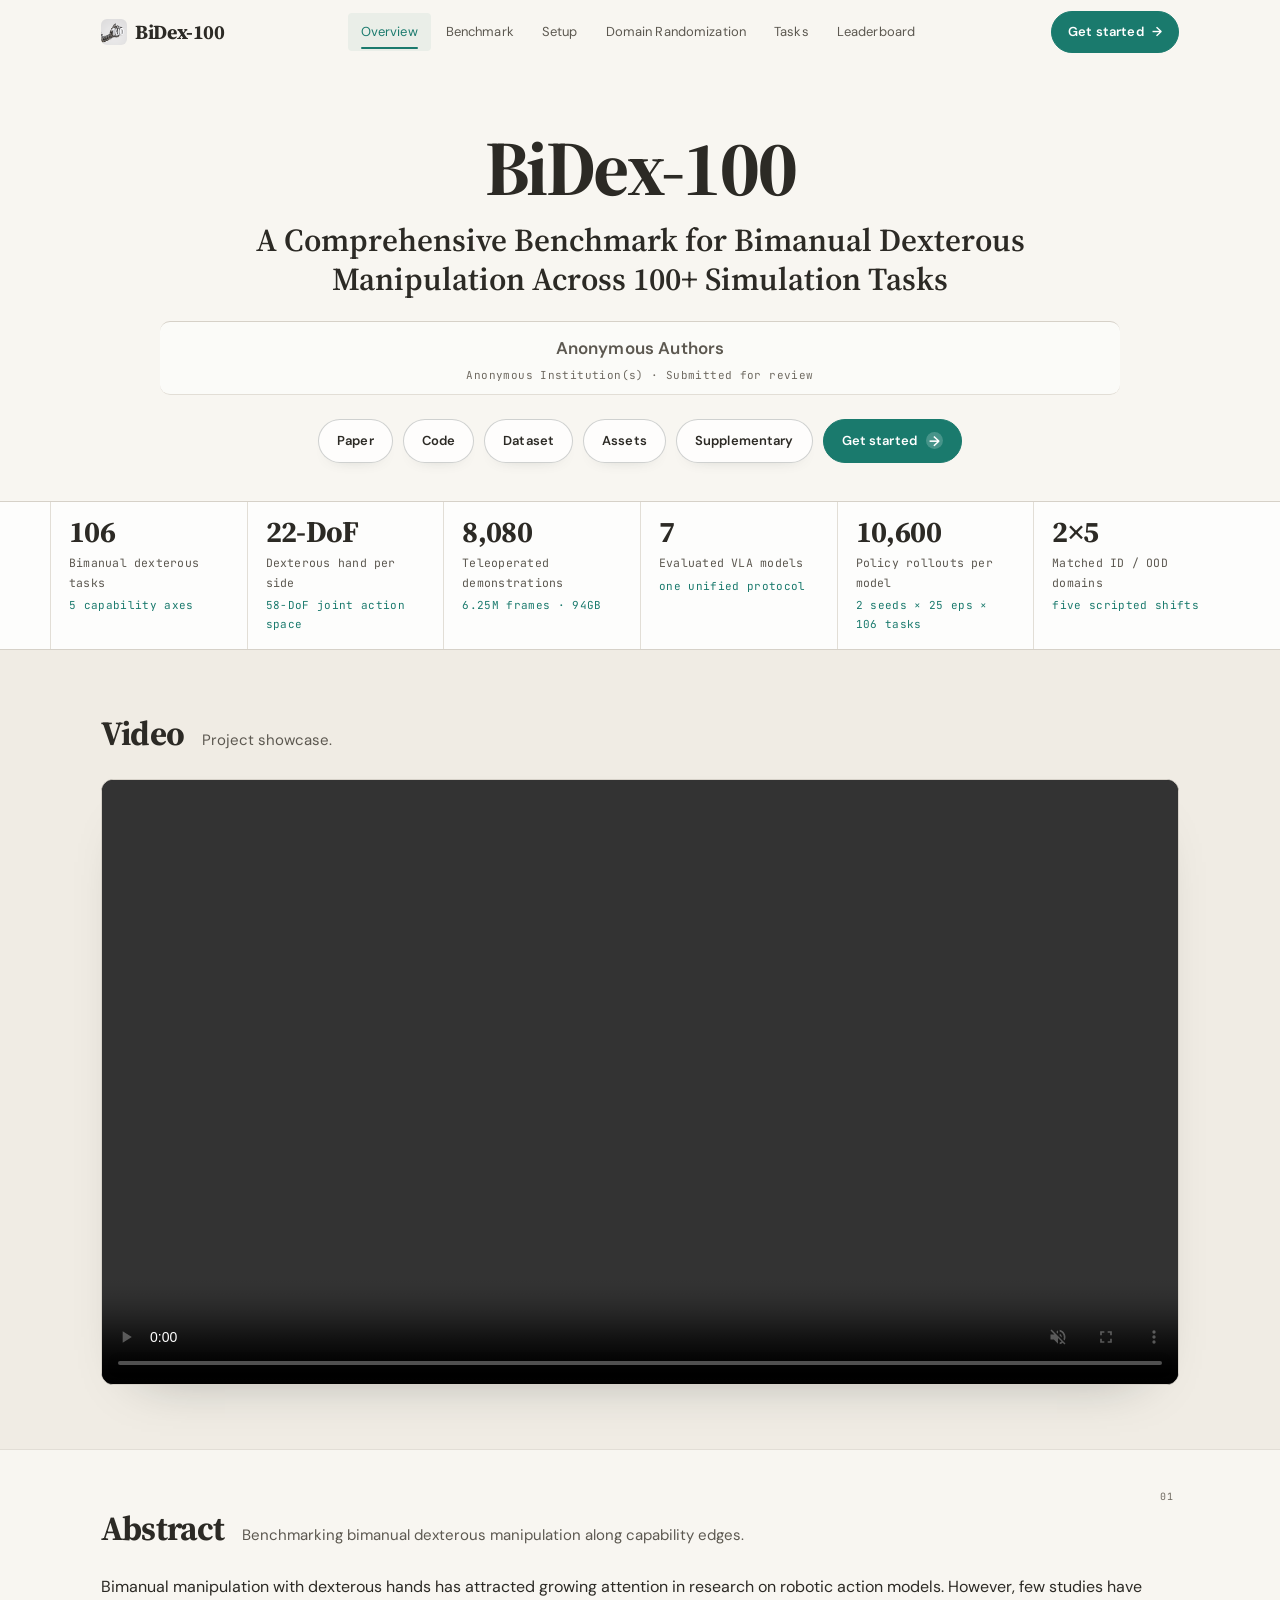
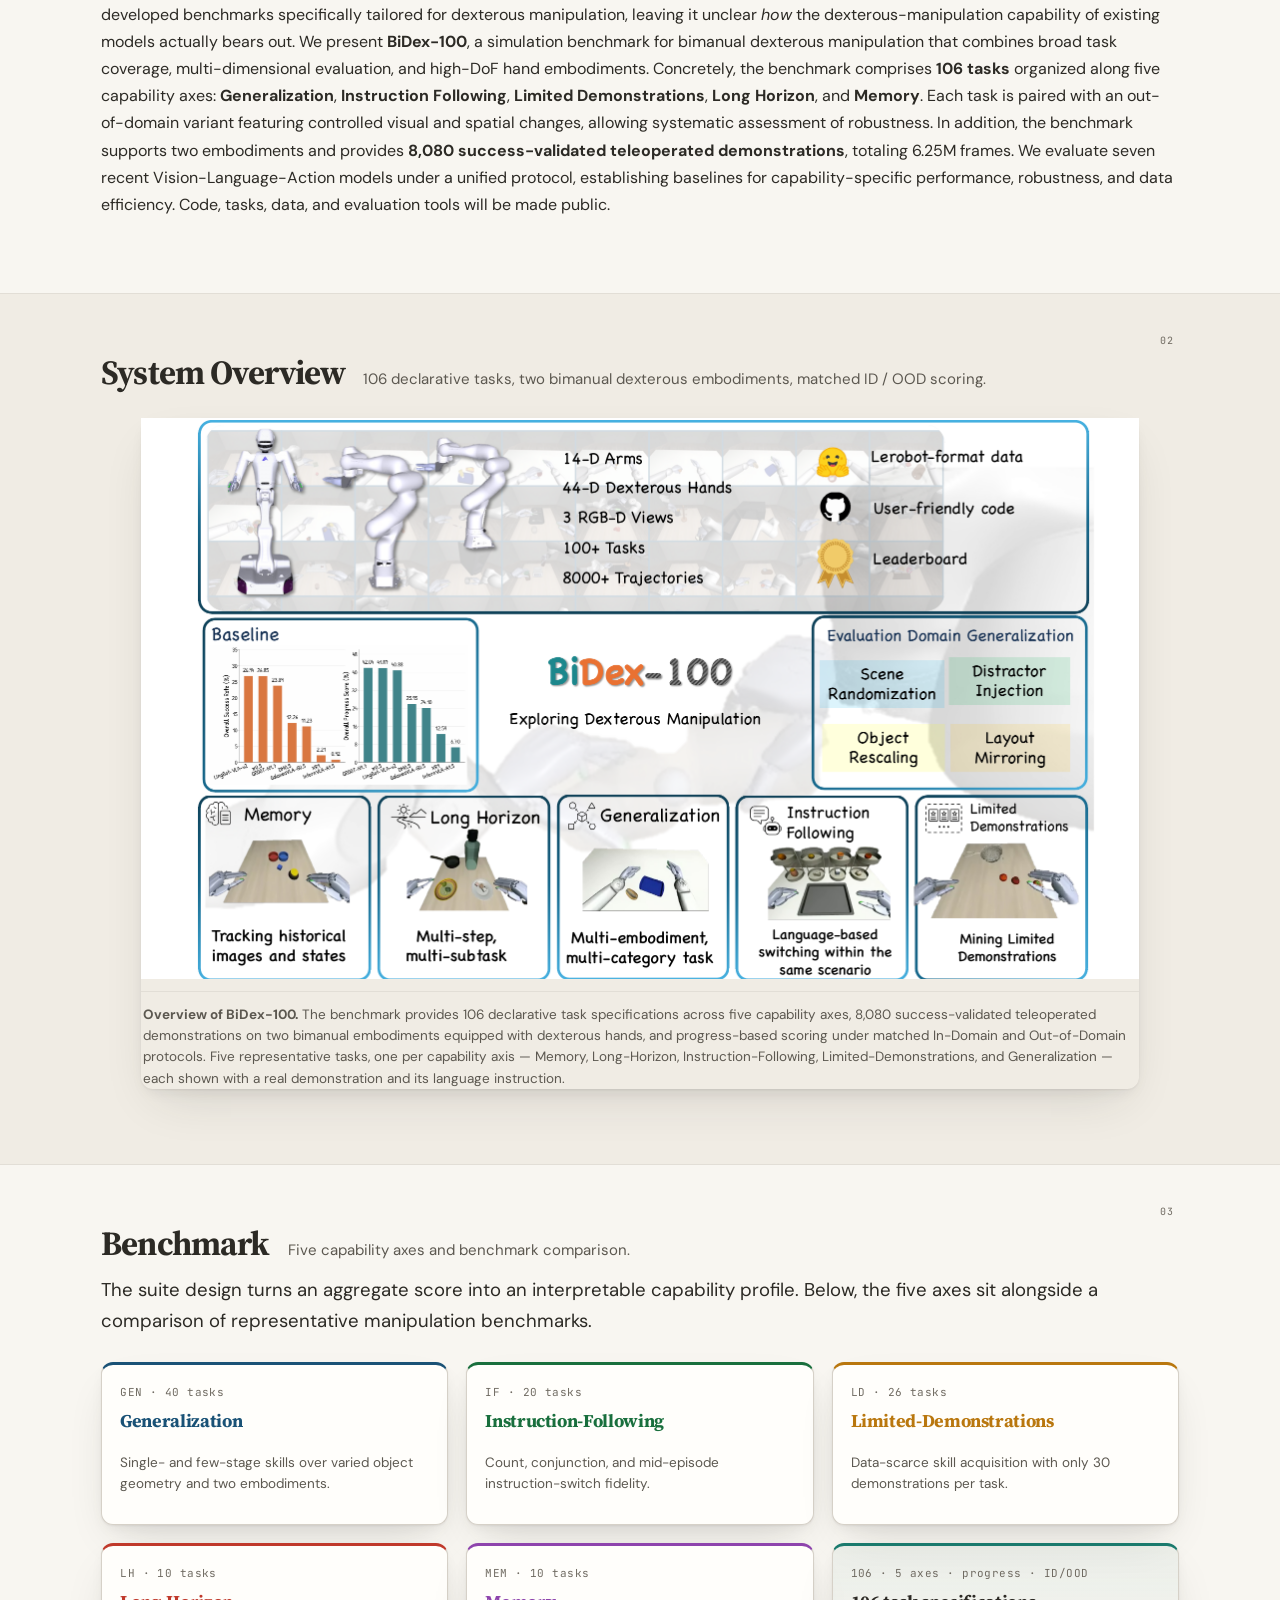
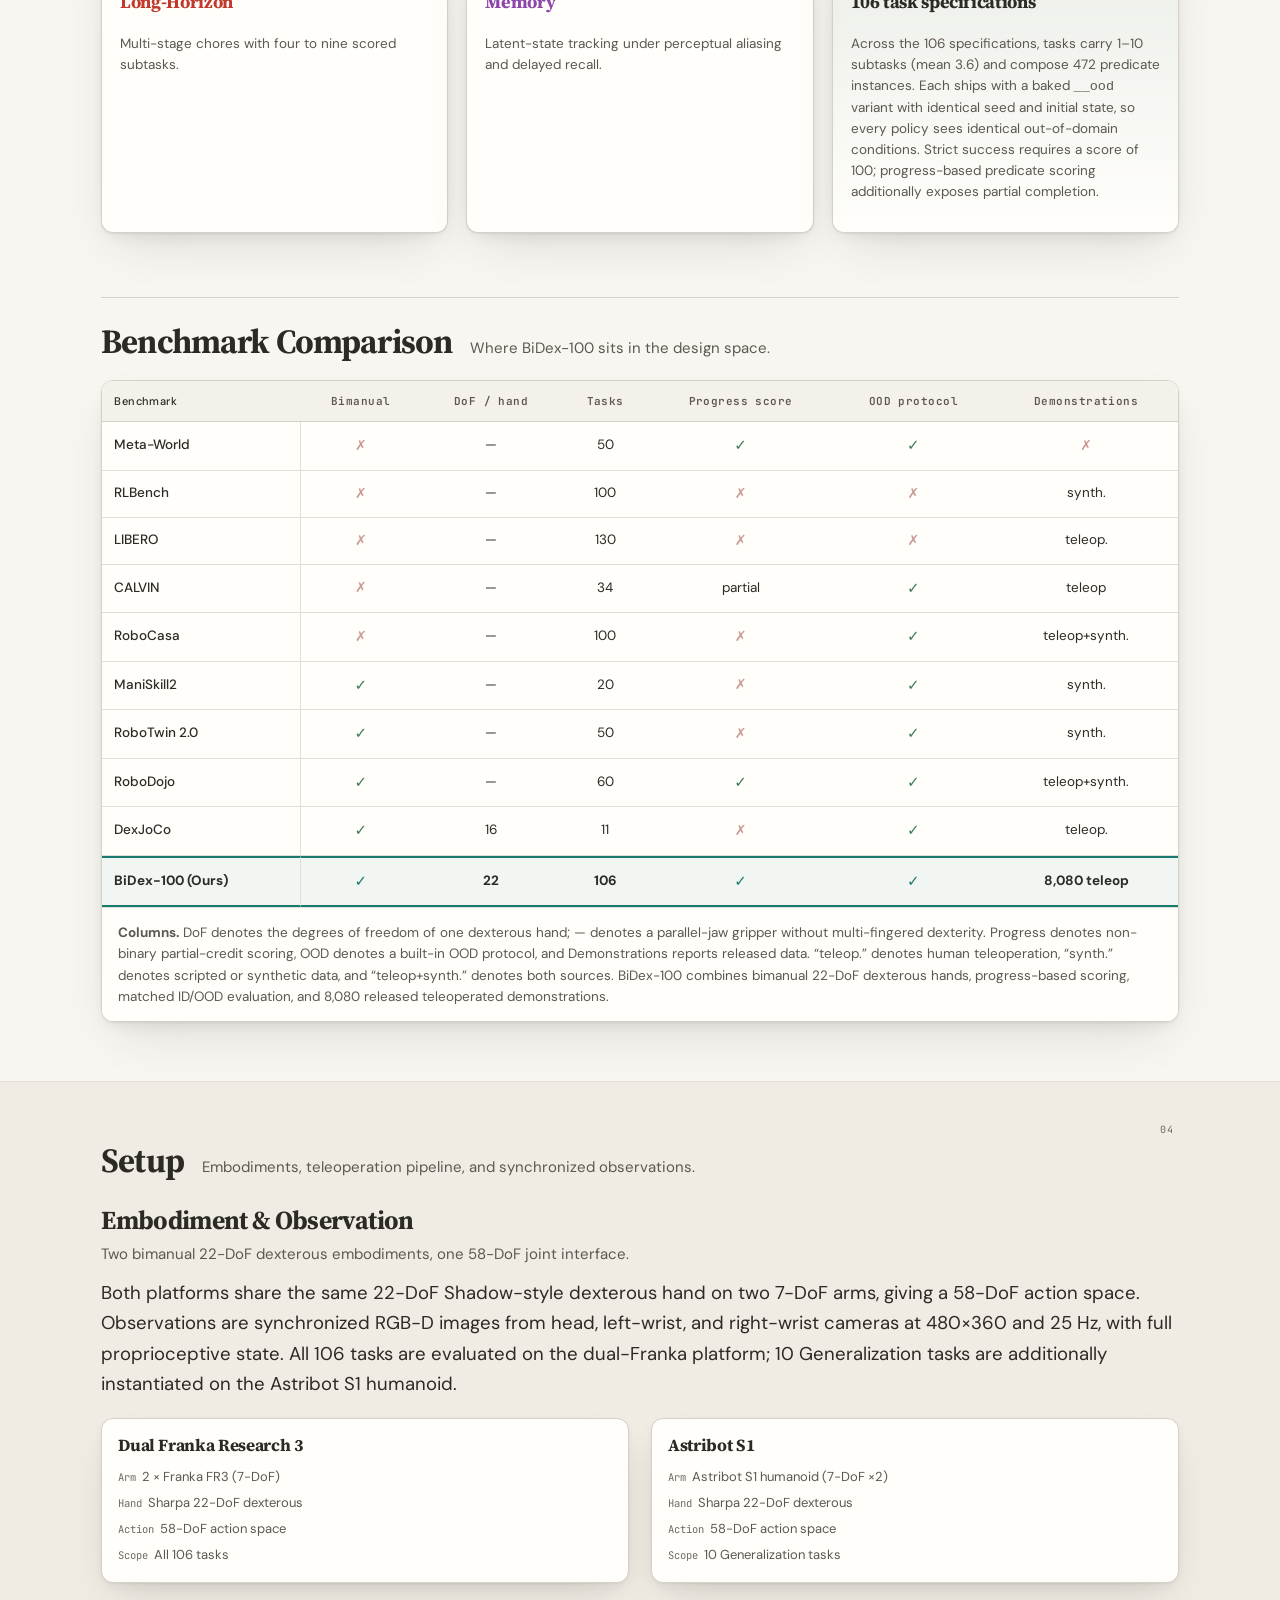
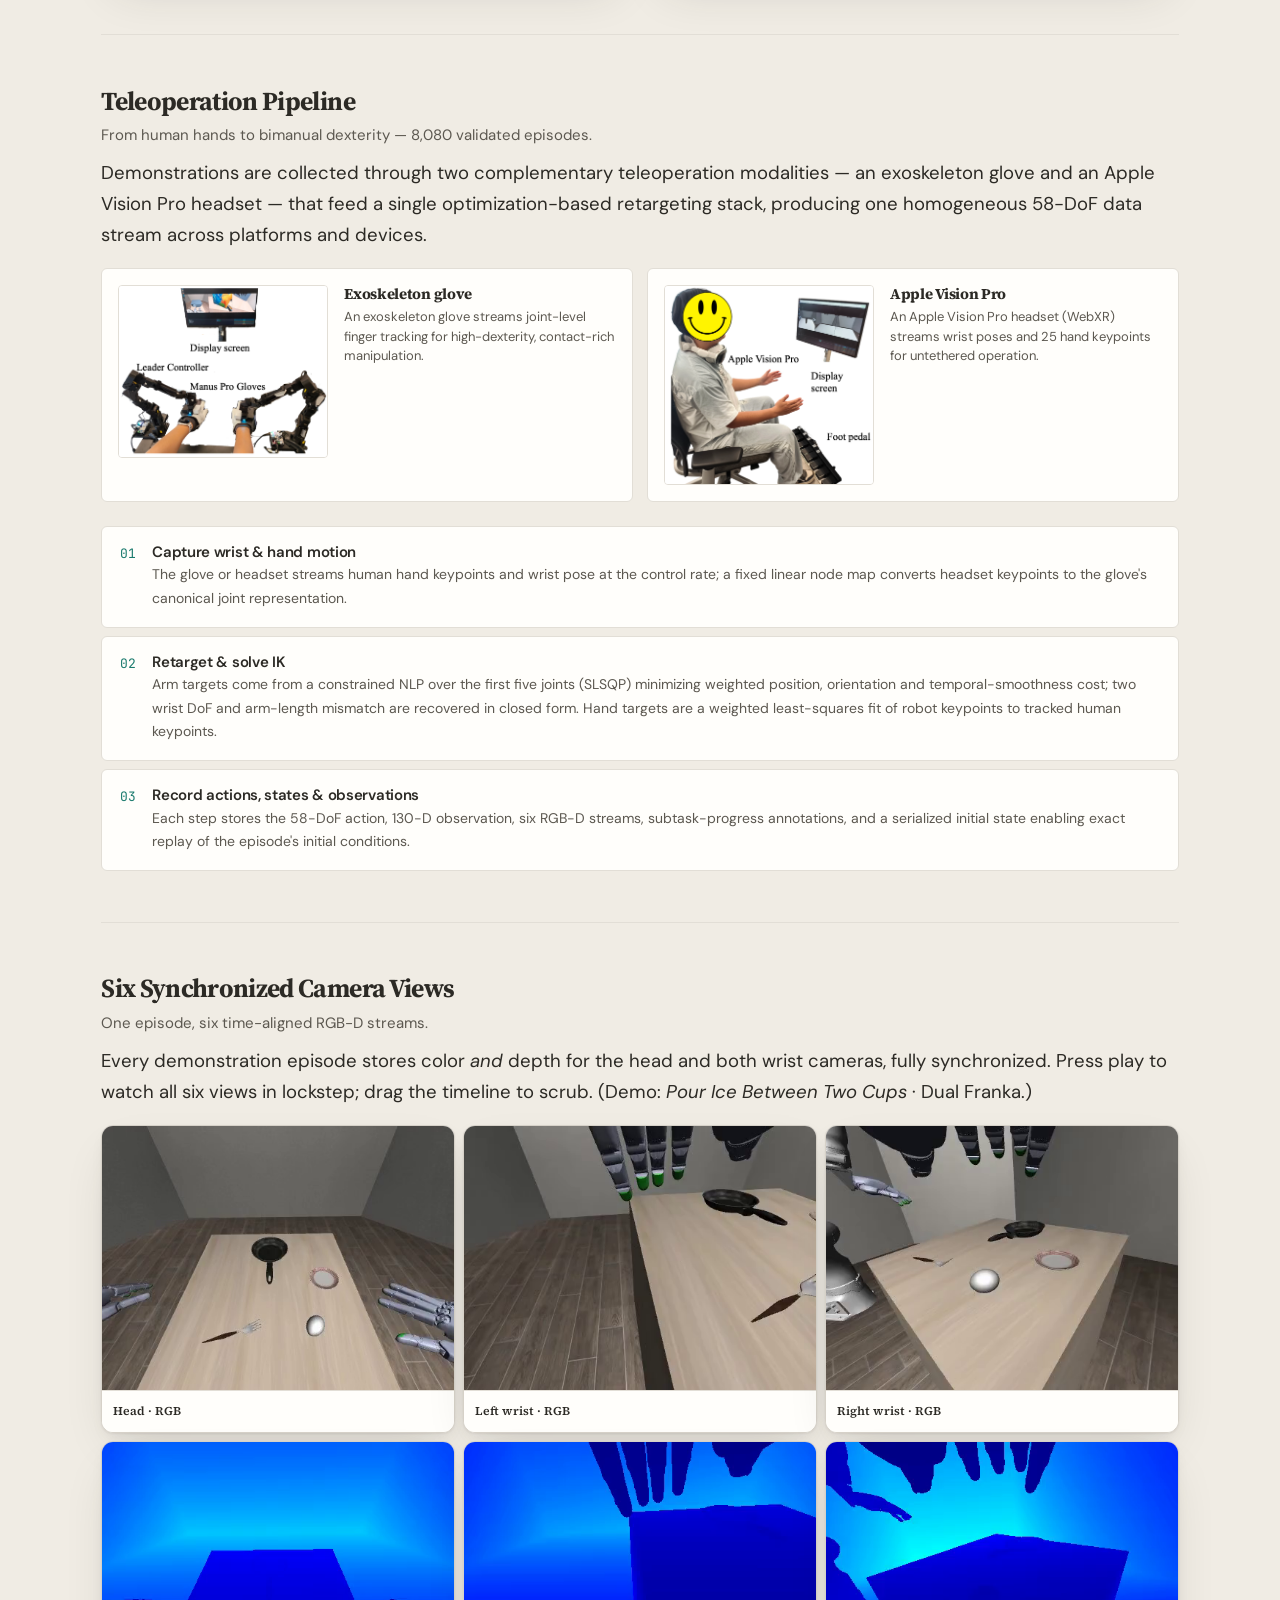
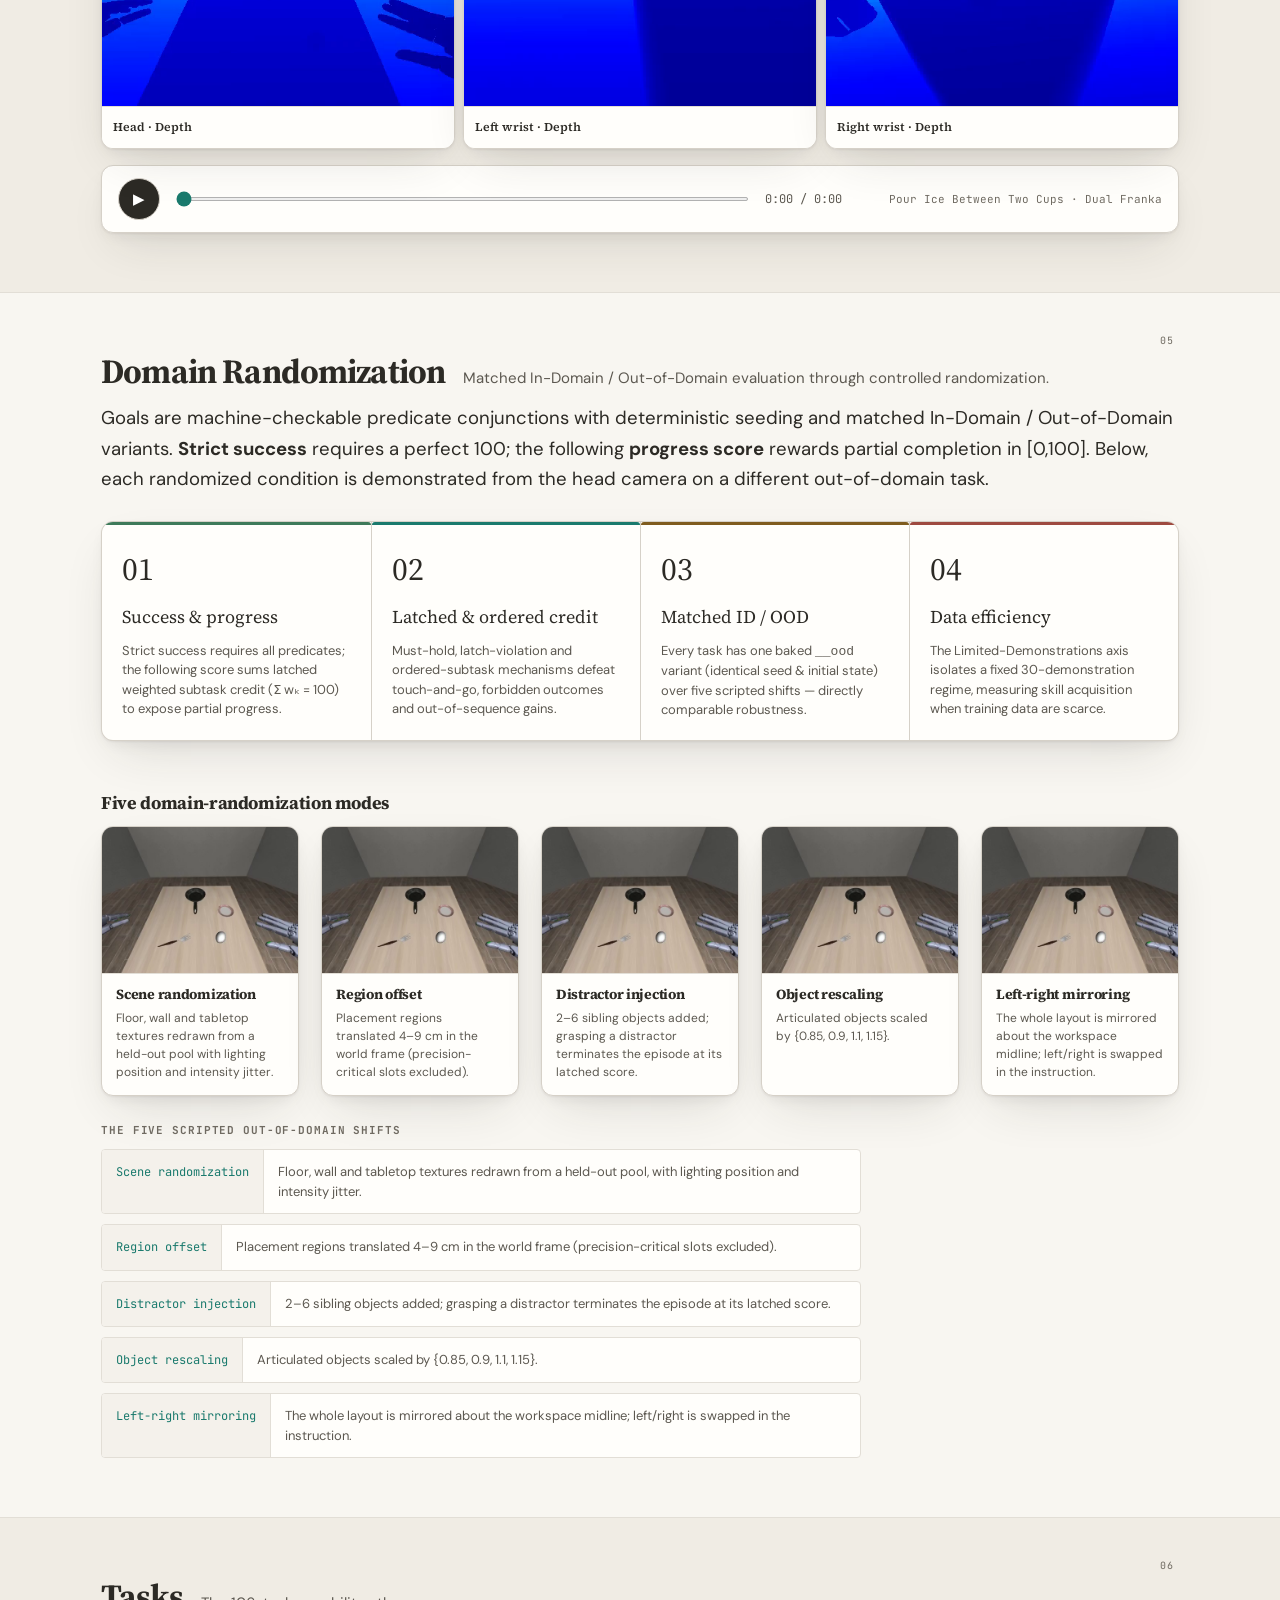
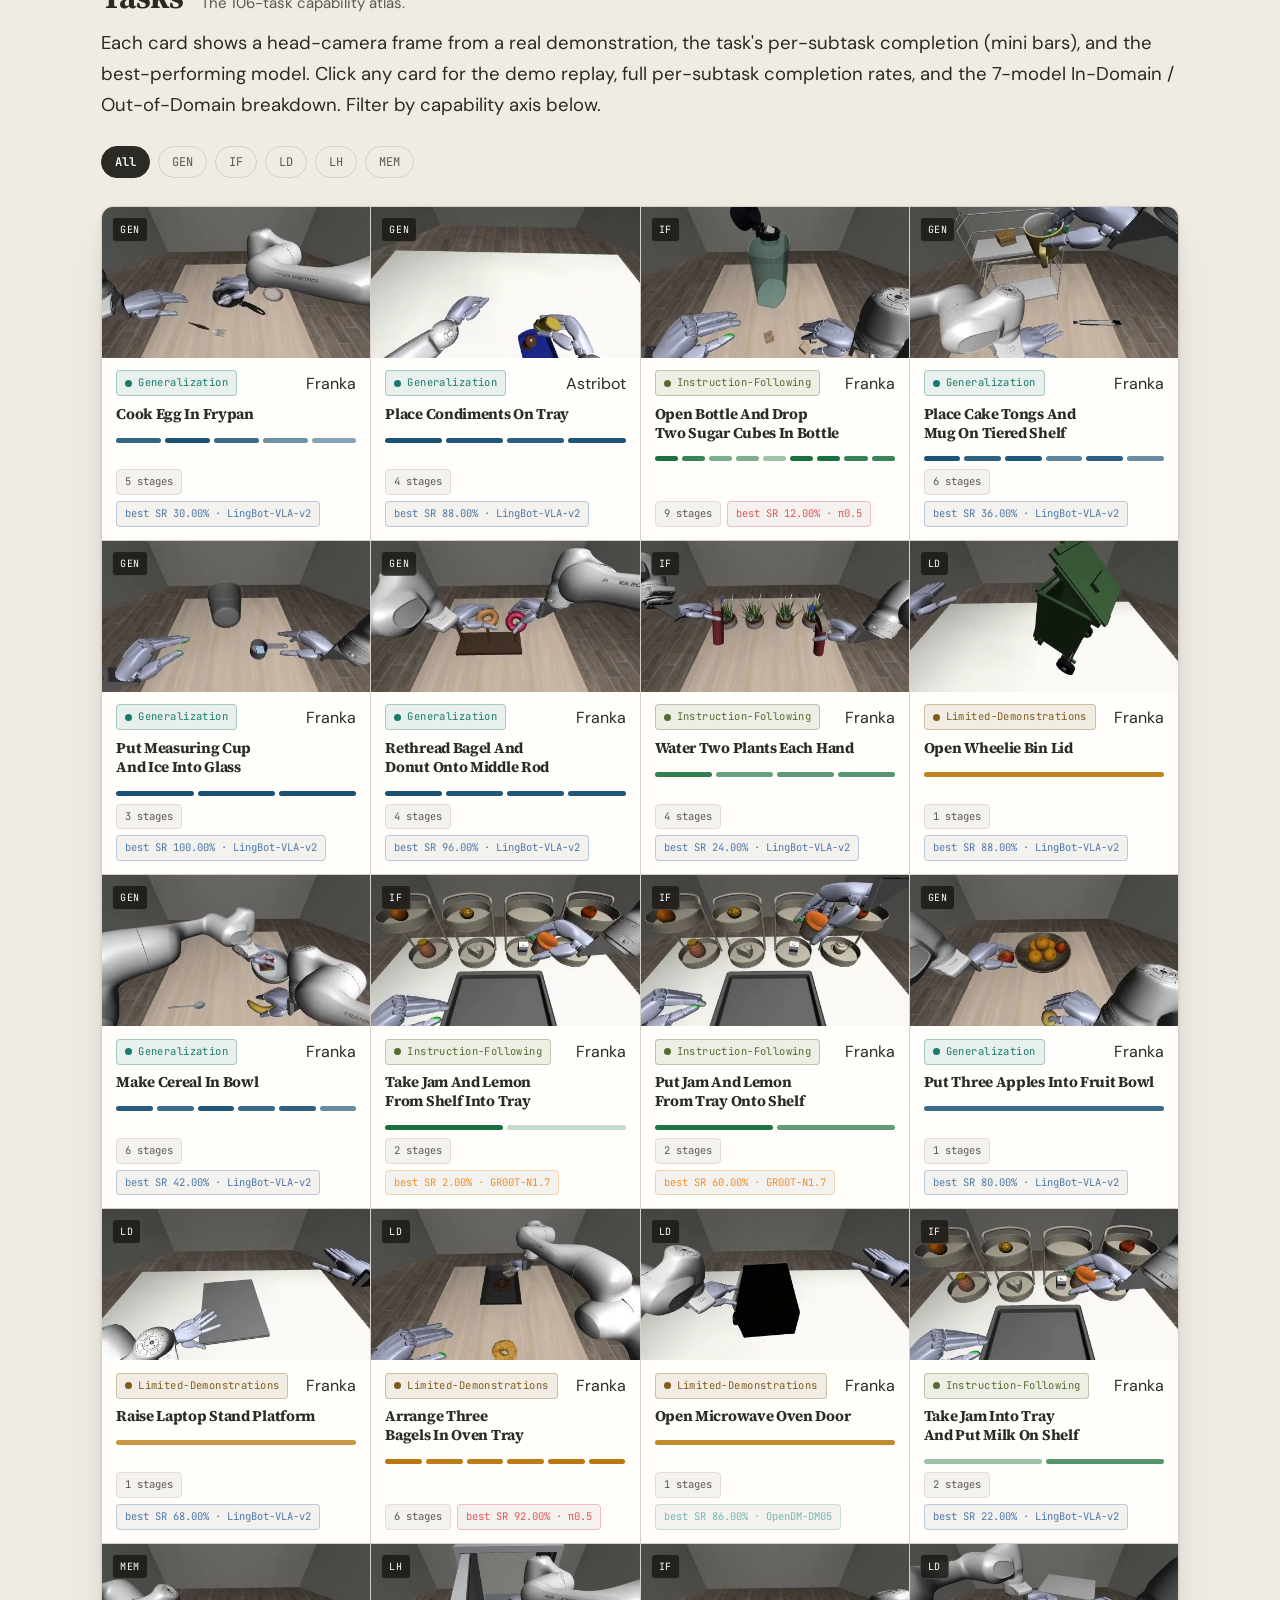
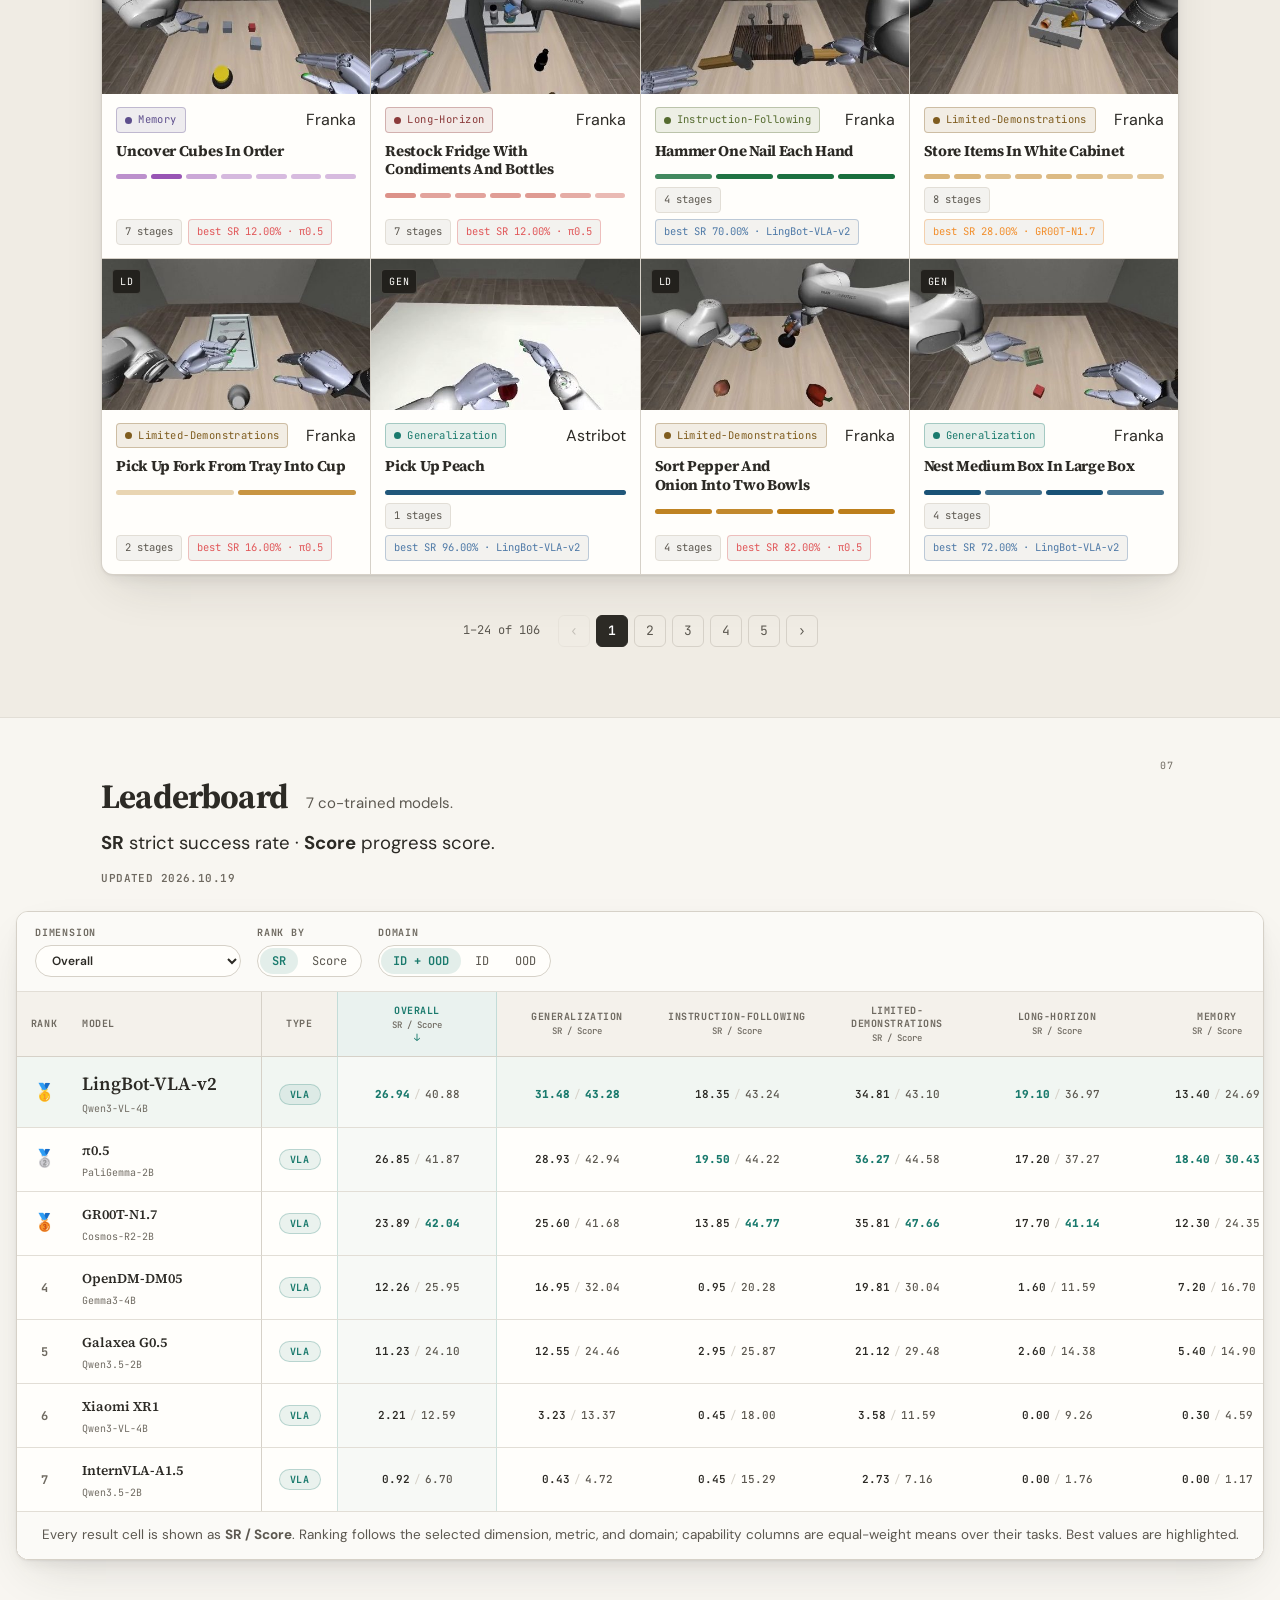
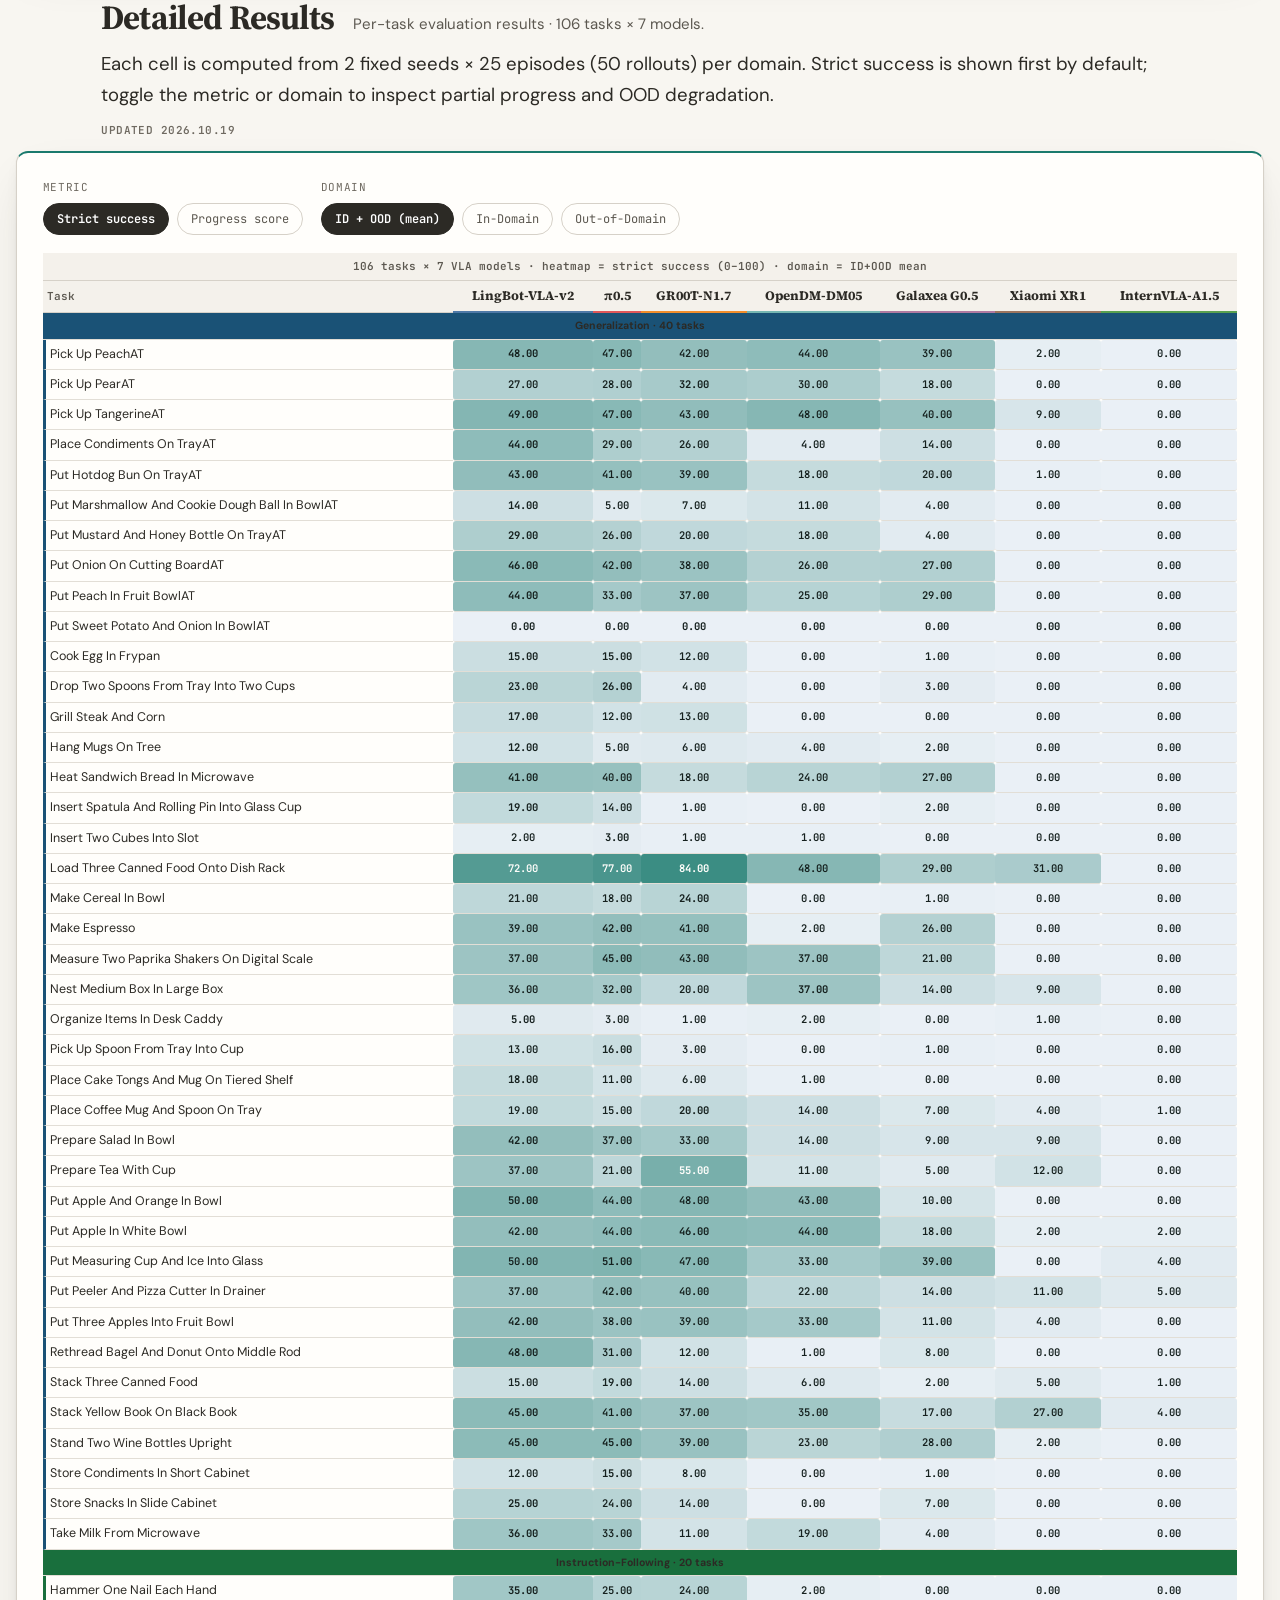
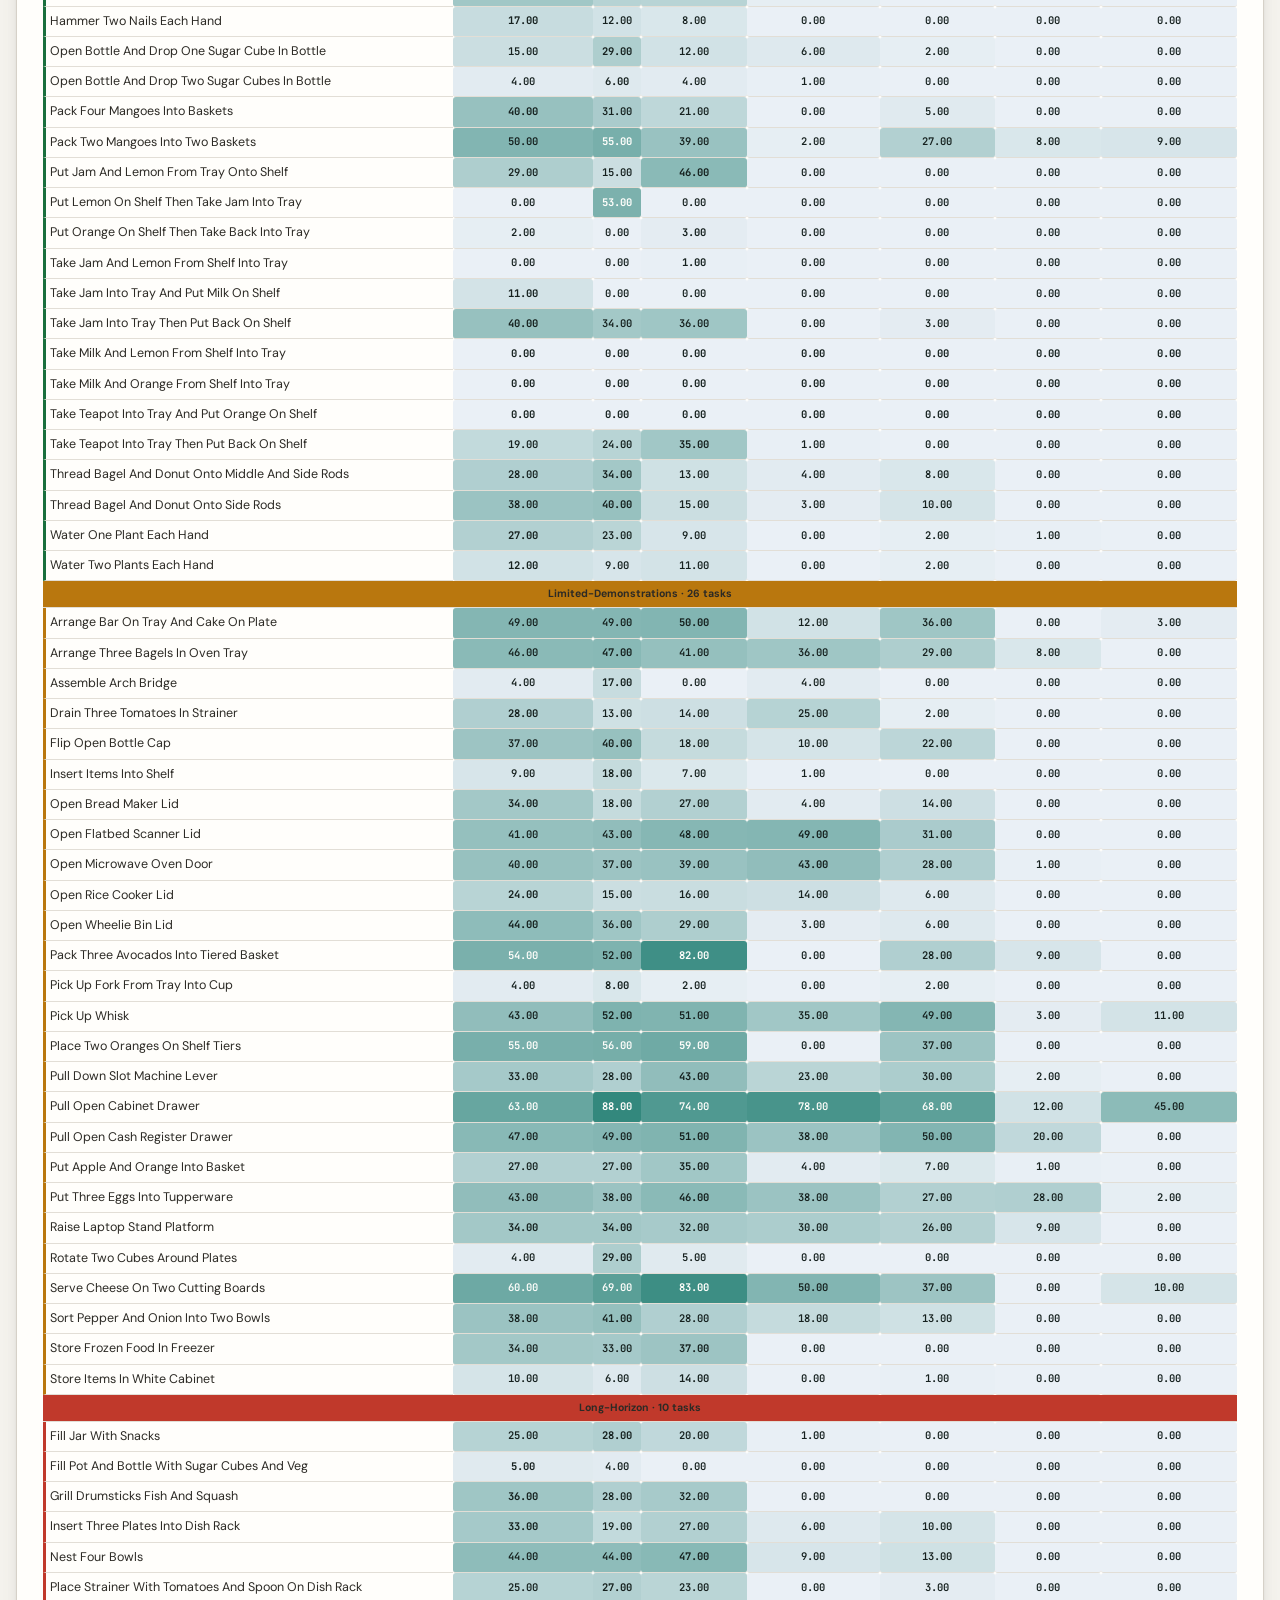
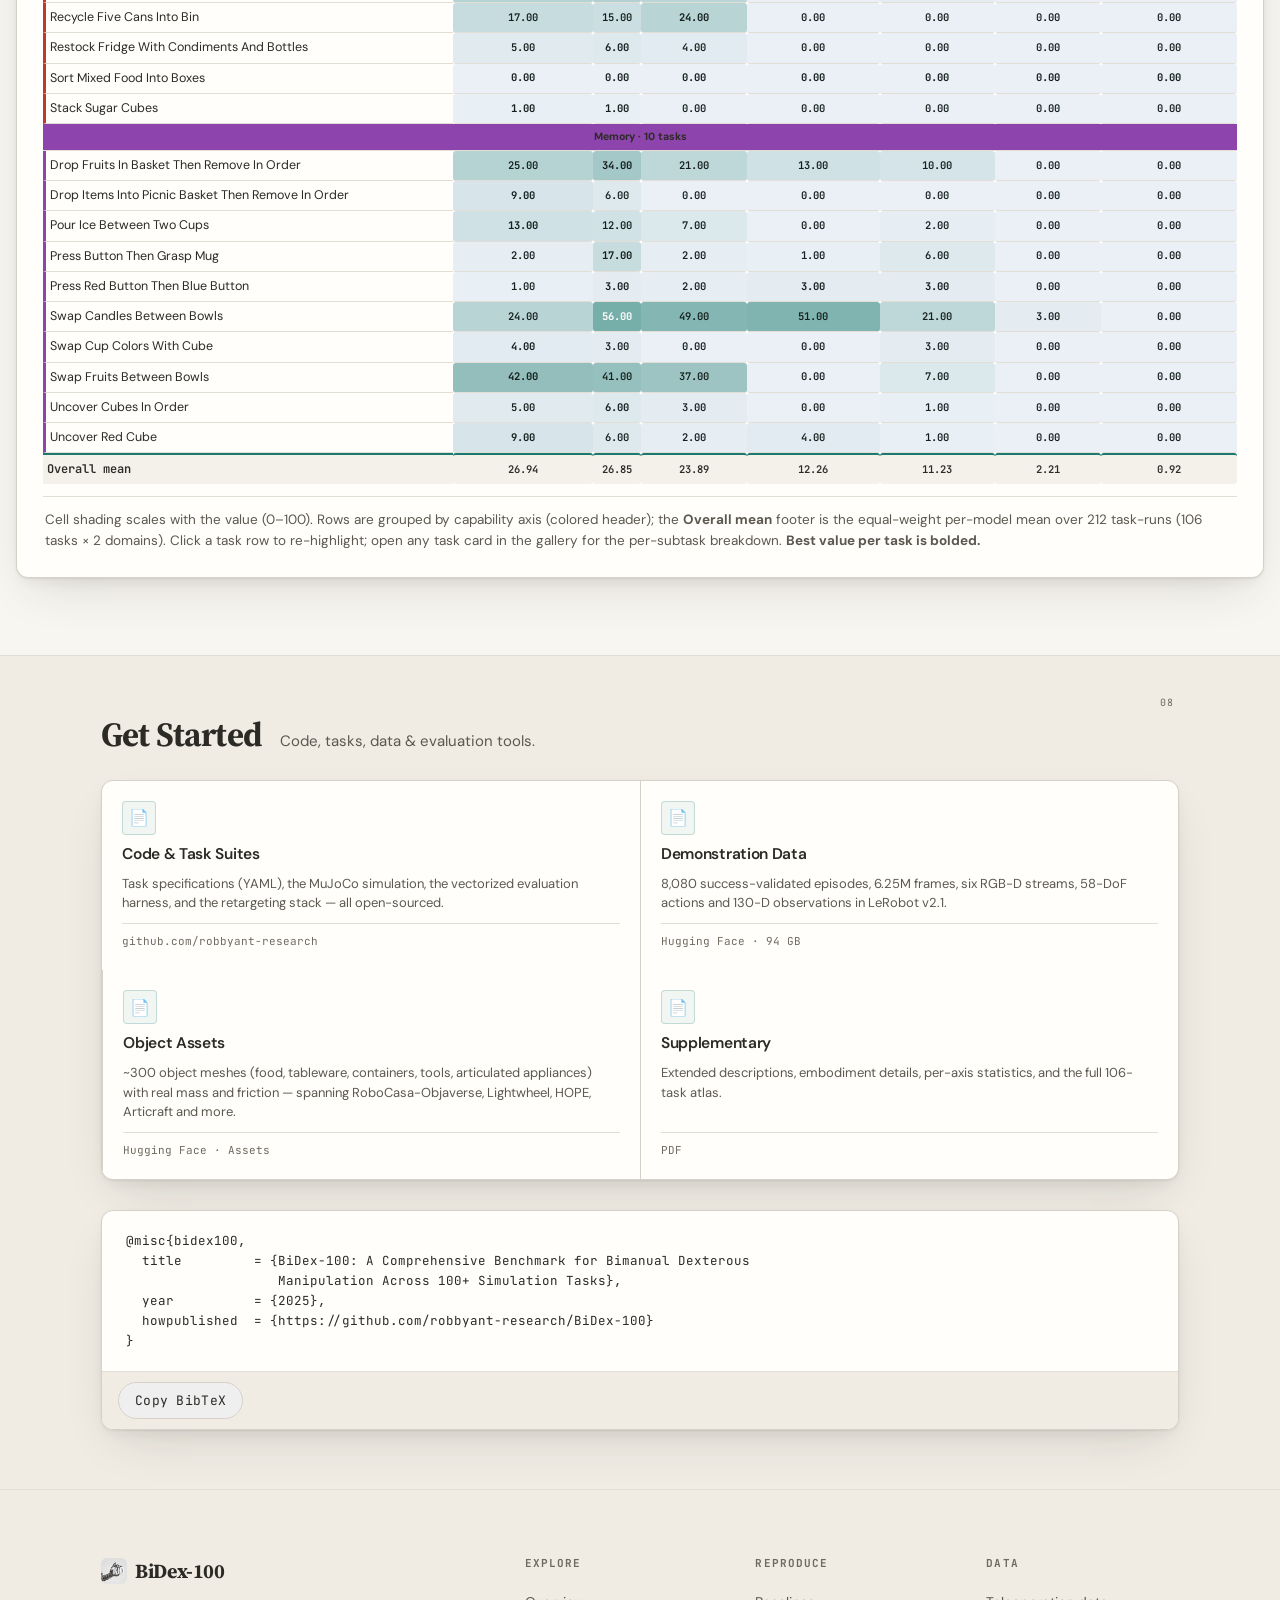
==== commit cbb1bfd5: "gh-pages: publish audited results and overview" ====
--- a/index.html
+++ b/index.html
@@ -295,7 +295,7 @@
       <p class="eyebrow">Leaderboard</p>
       <h2>7 co-trained models.</h2>
       <p class="lead"><b>SR</b> strict success rate · <b>Score</b> progress score.</p>
-      <time class="results-updated" datetime="2026-10-16">Updated 2026.10.16</time>
+      <time class="results-updated" datetime="2026-10-19">Updated 2026.10.19</time>
     </div>
 
     <div class="leaderboard-card" style="margin-bottom:28px;">
@@ -330,7 +330,7 @@
       <p class="eyebrow">Detailed Results</p>
       <h2>Per-task evaluation results · 106 tasks × 7 models.</h2>
       <p class="lead">Each cell is computed from 2 fixed seeds × 25 episodes (50 rollouts) per domain. Strict success is shown first by default; toggle the metric or domain to inspect partial progress and OOD degradation.</p>
-      <time class="results-updated" datetime="2026-10-16">Updated 2026.10.16</time>
+      <time class="results-updated" datetime="2026-10-19">Updated 2026.10.19</time>
     </div>
     <div class="chart-panel wide">
       <div class="rt-controls">
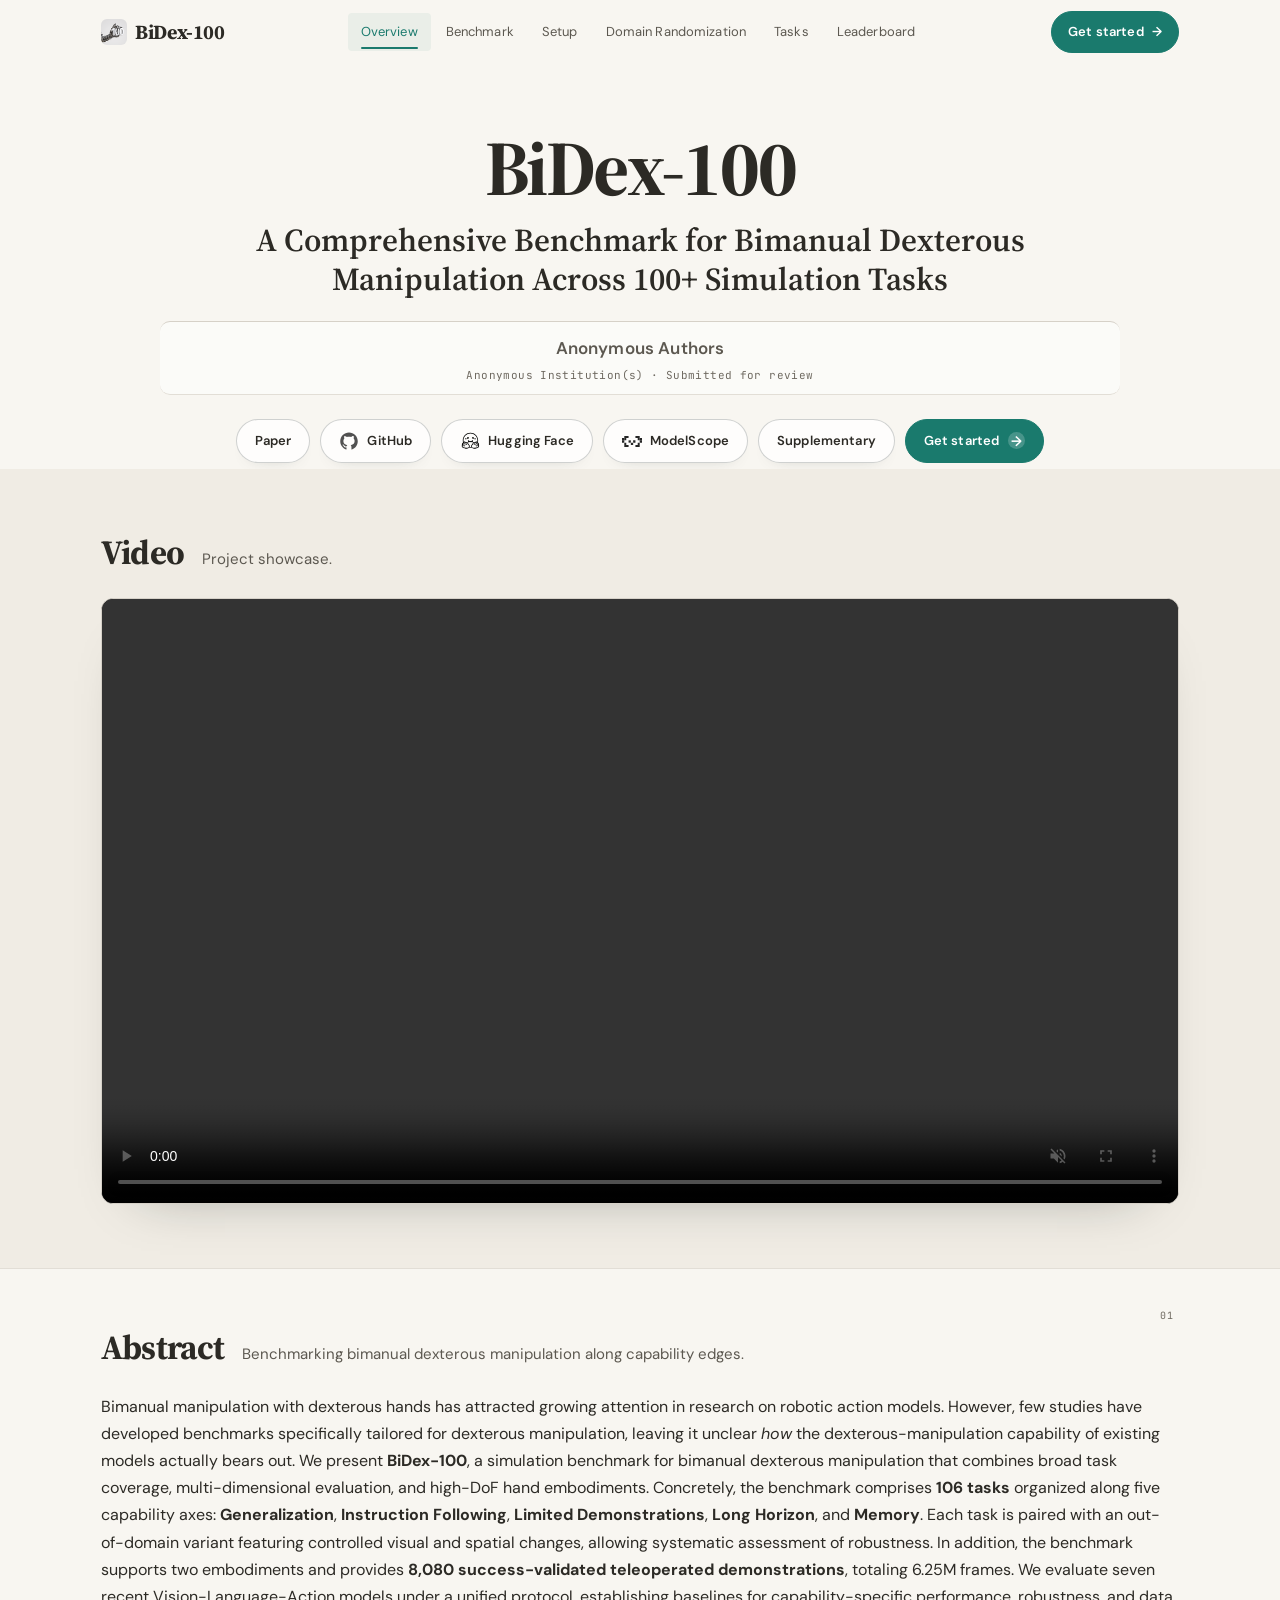
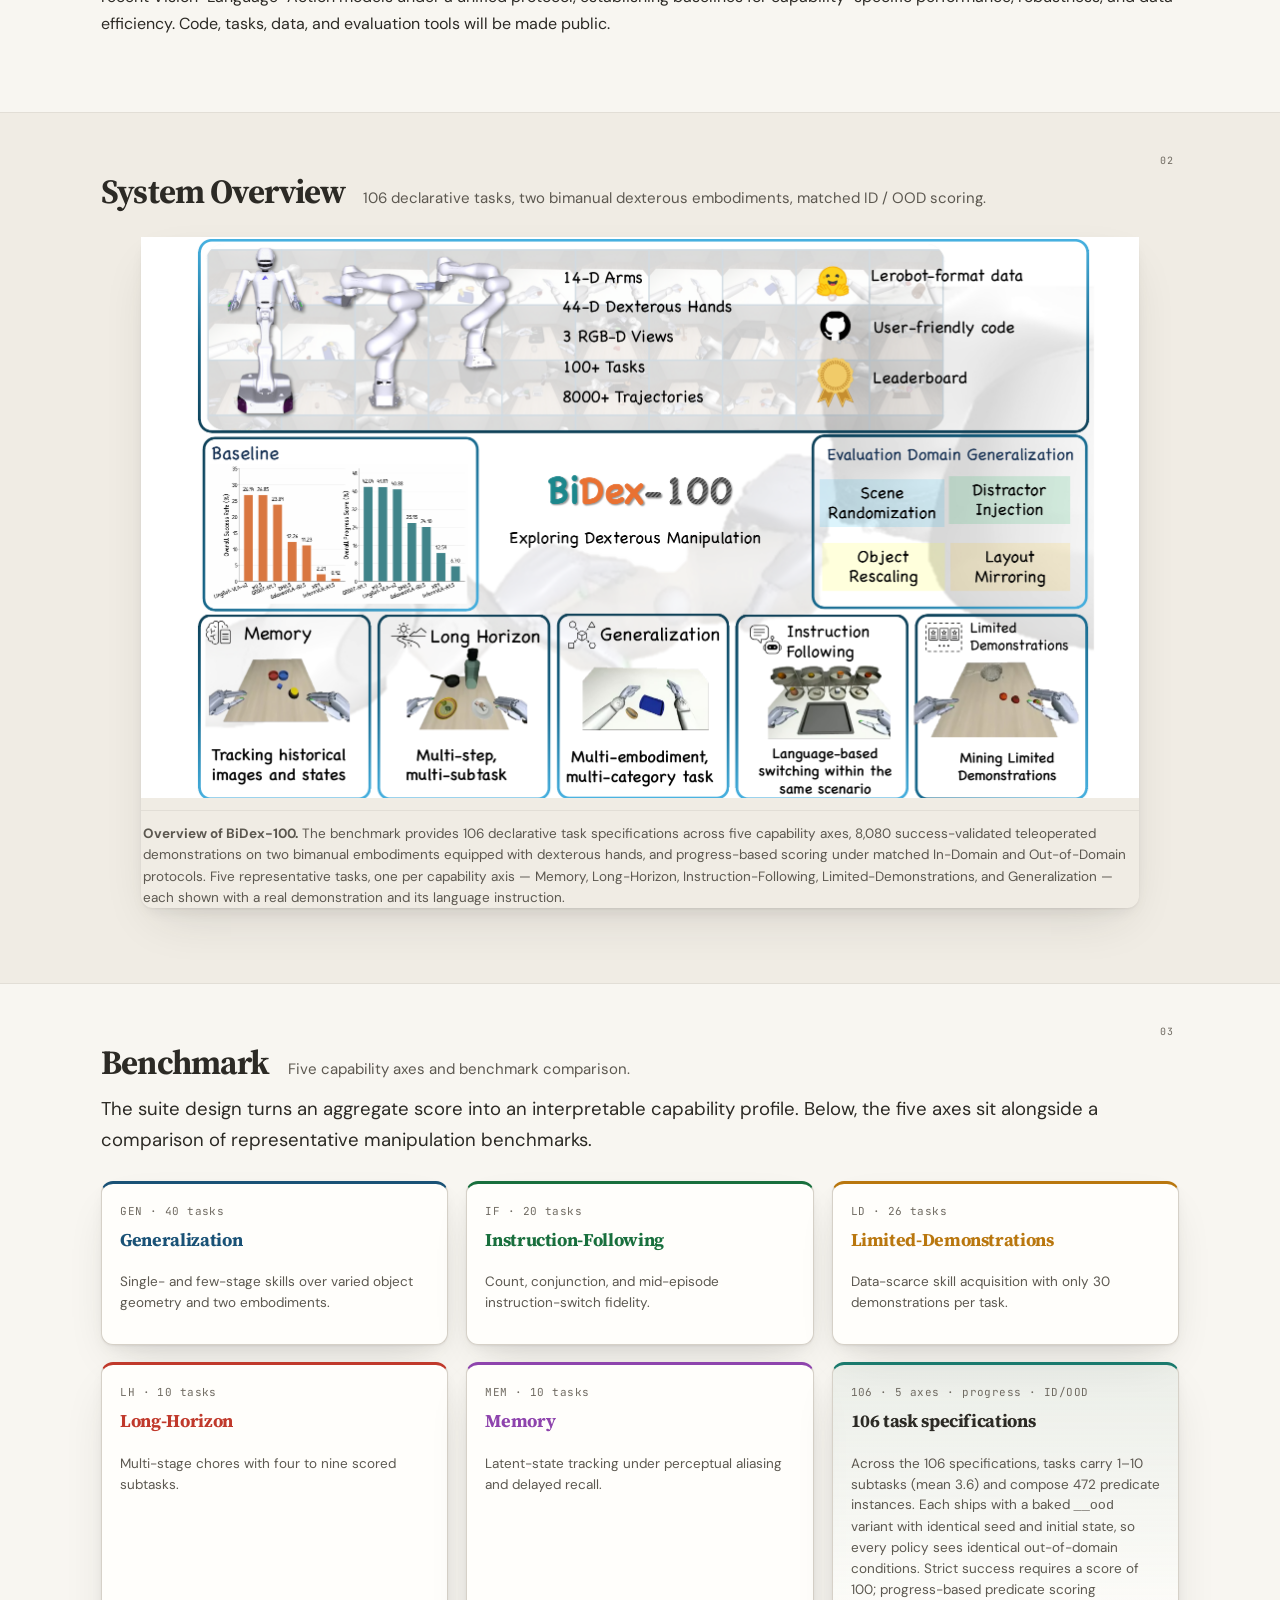
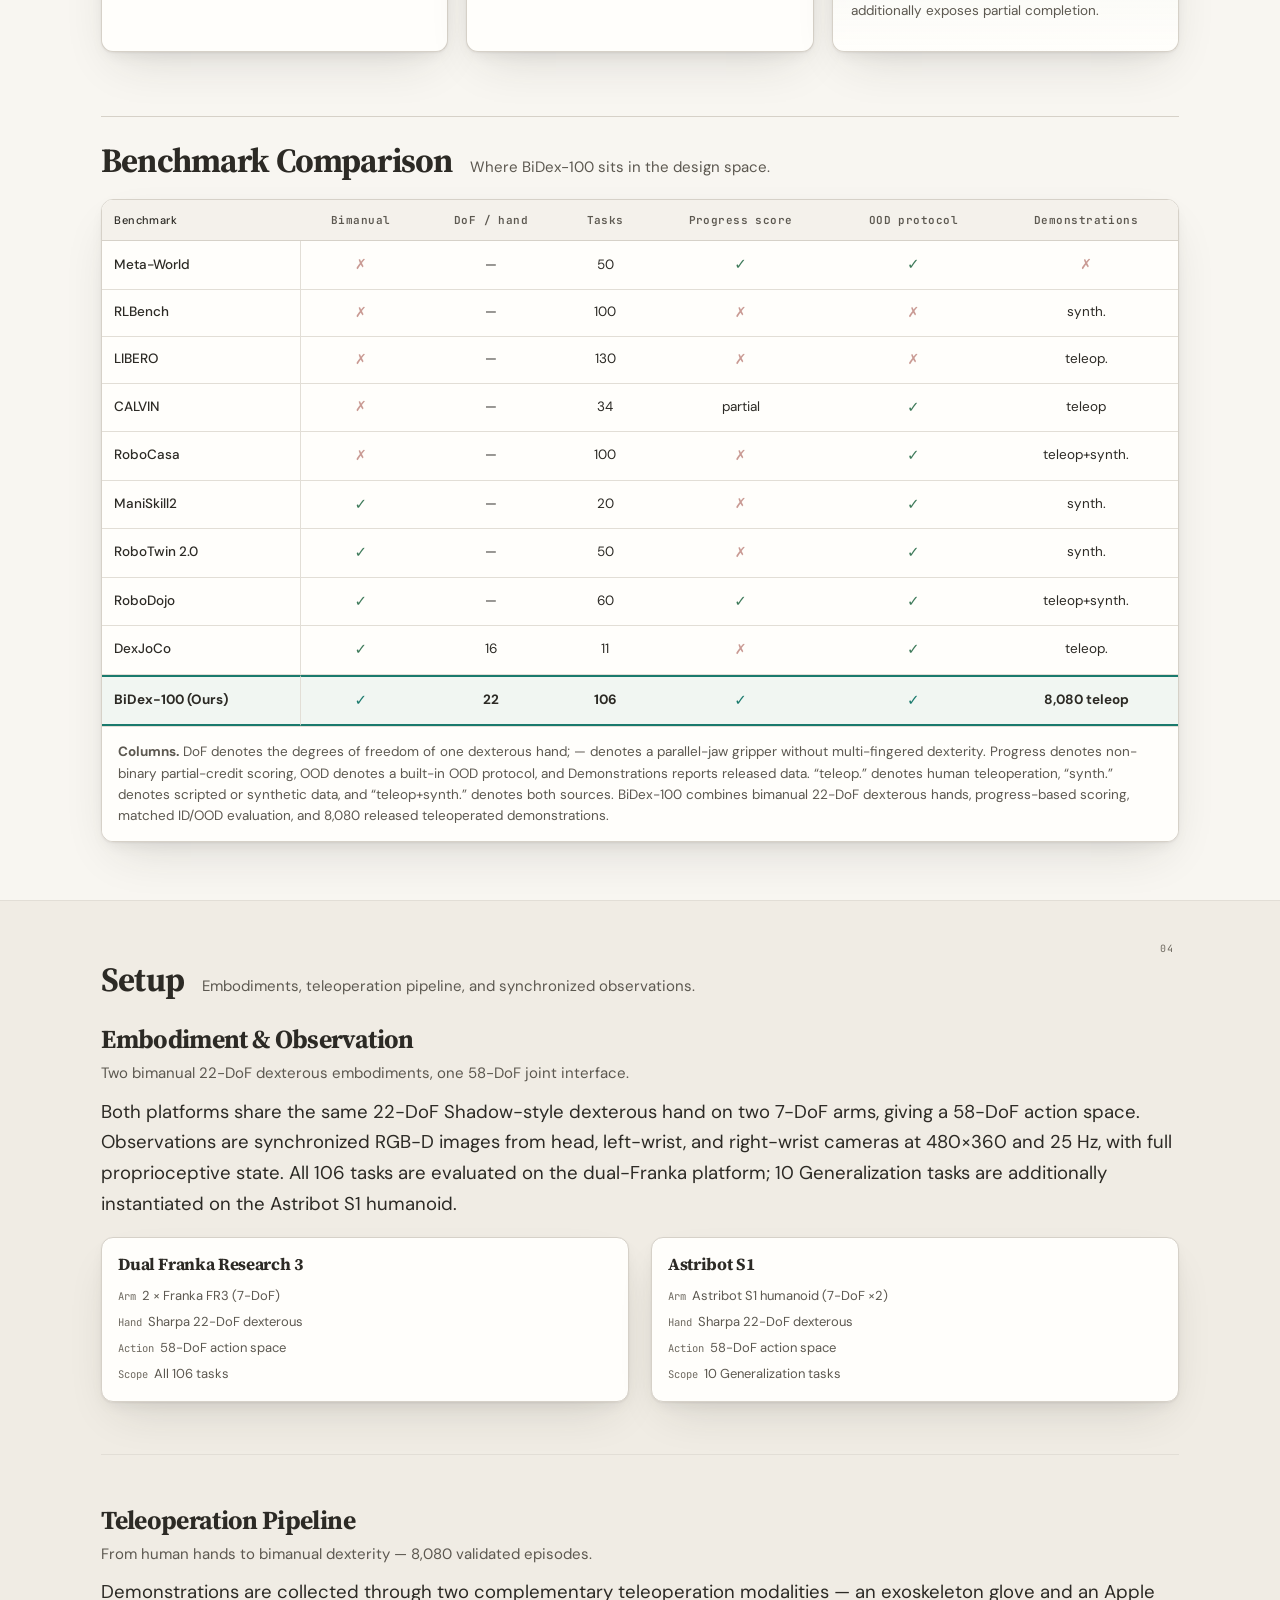
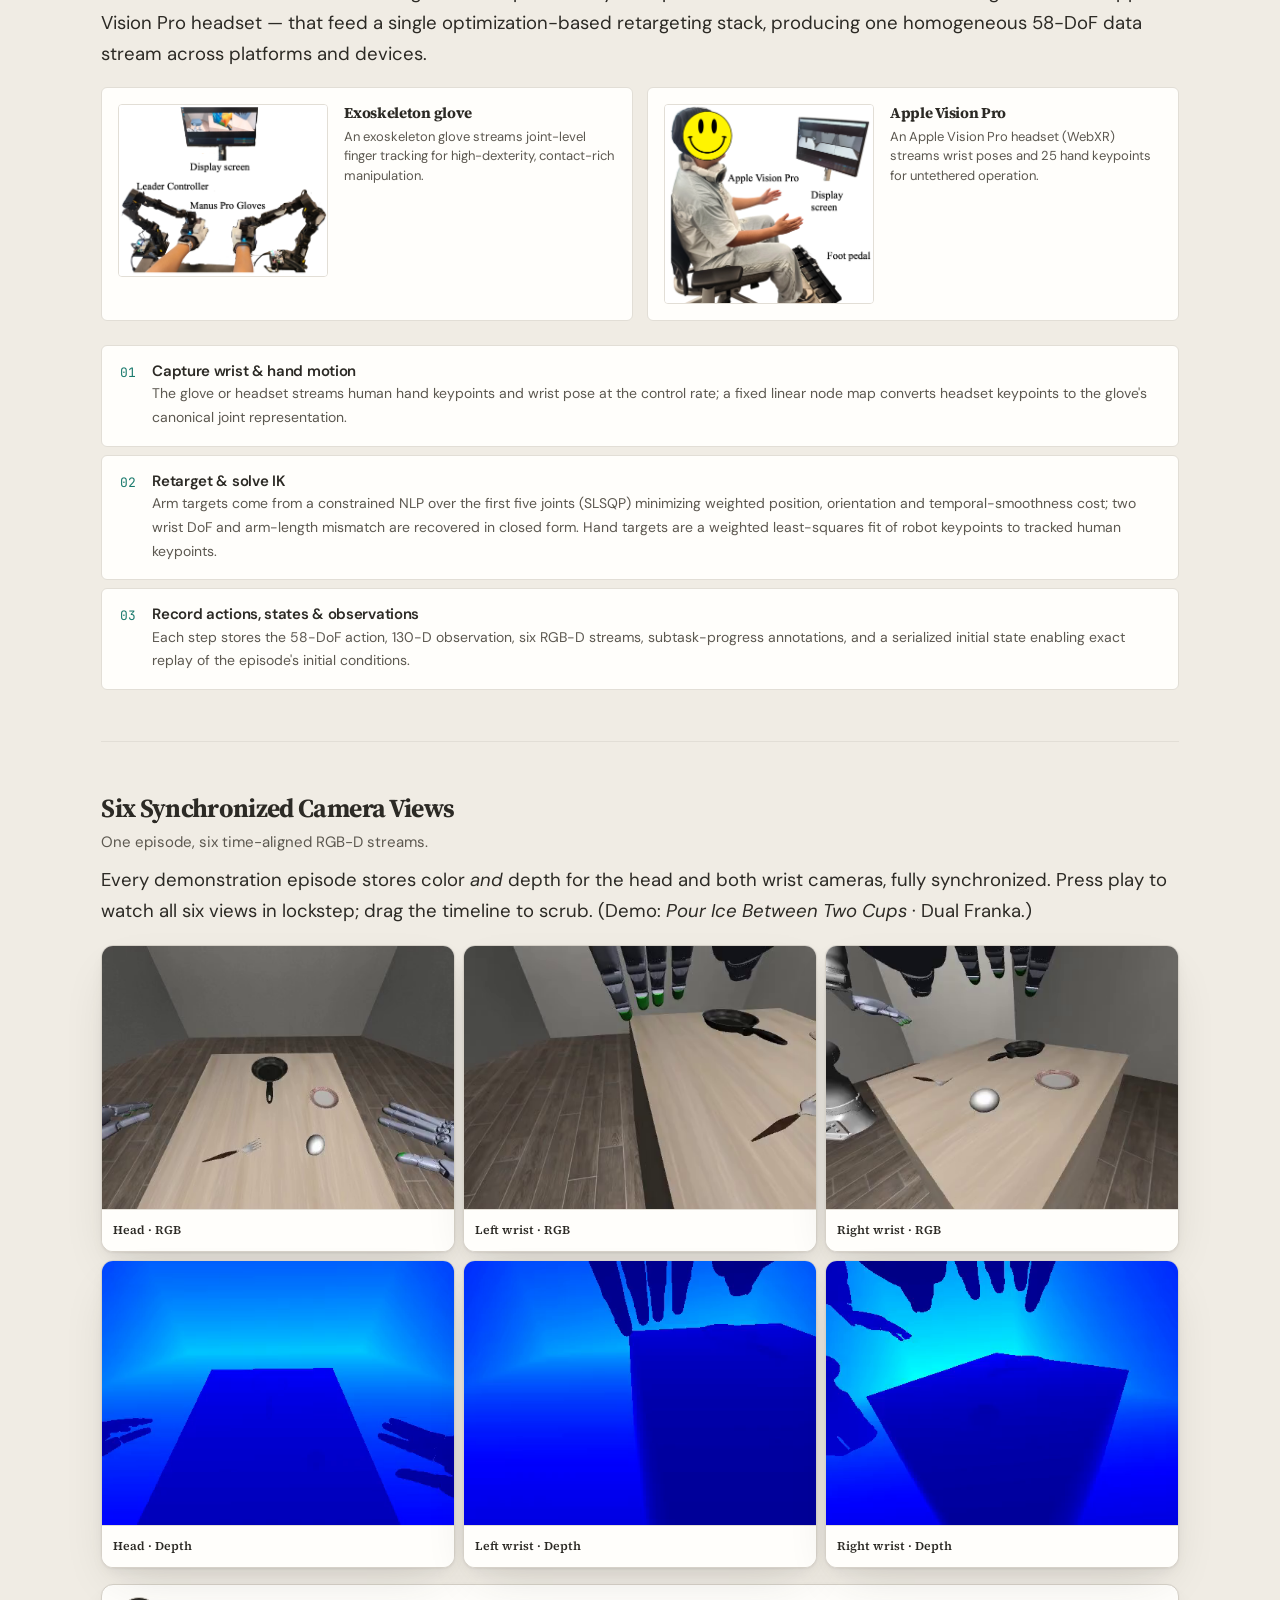
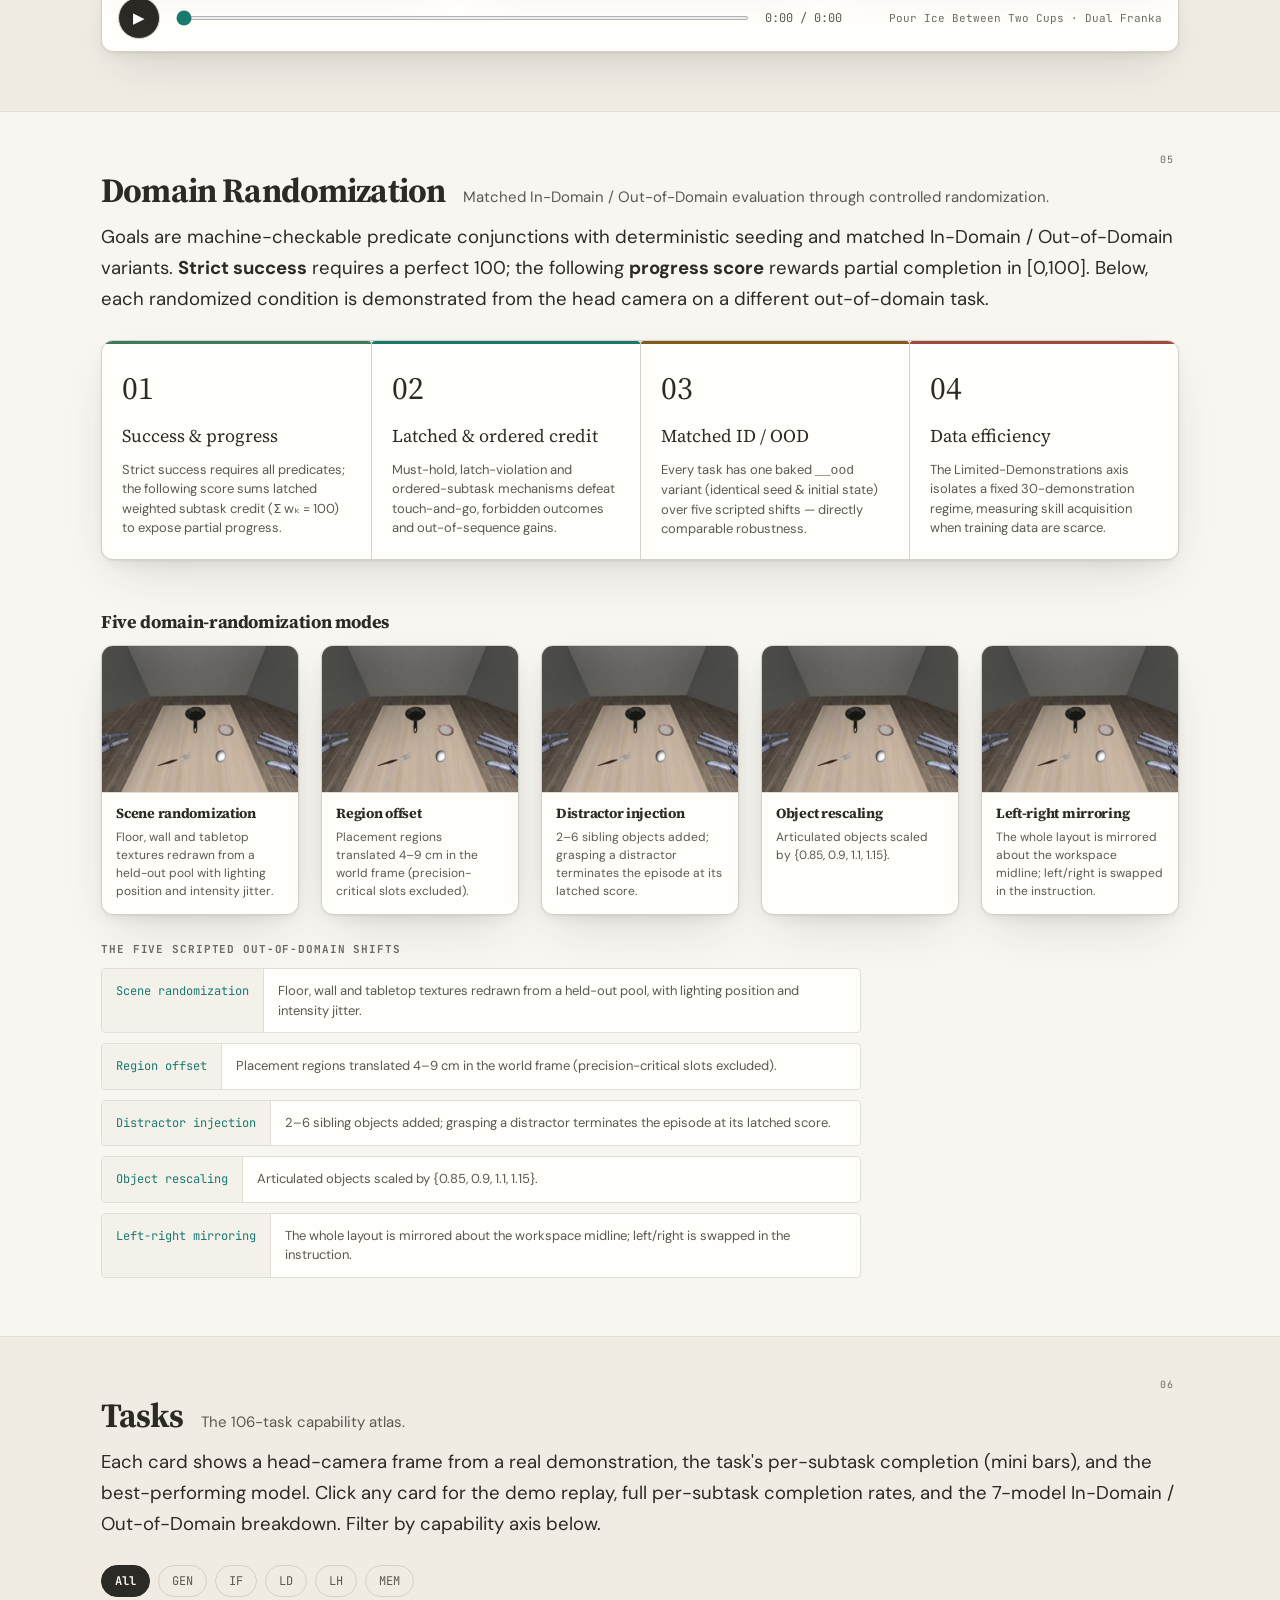
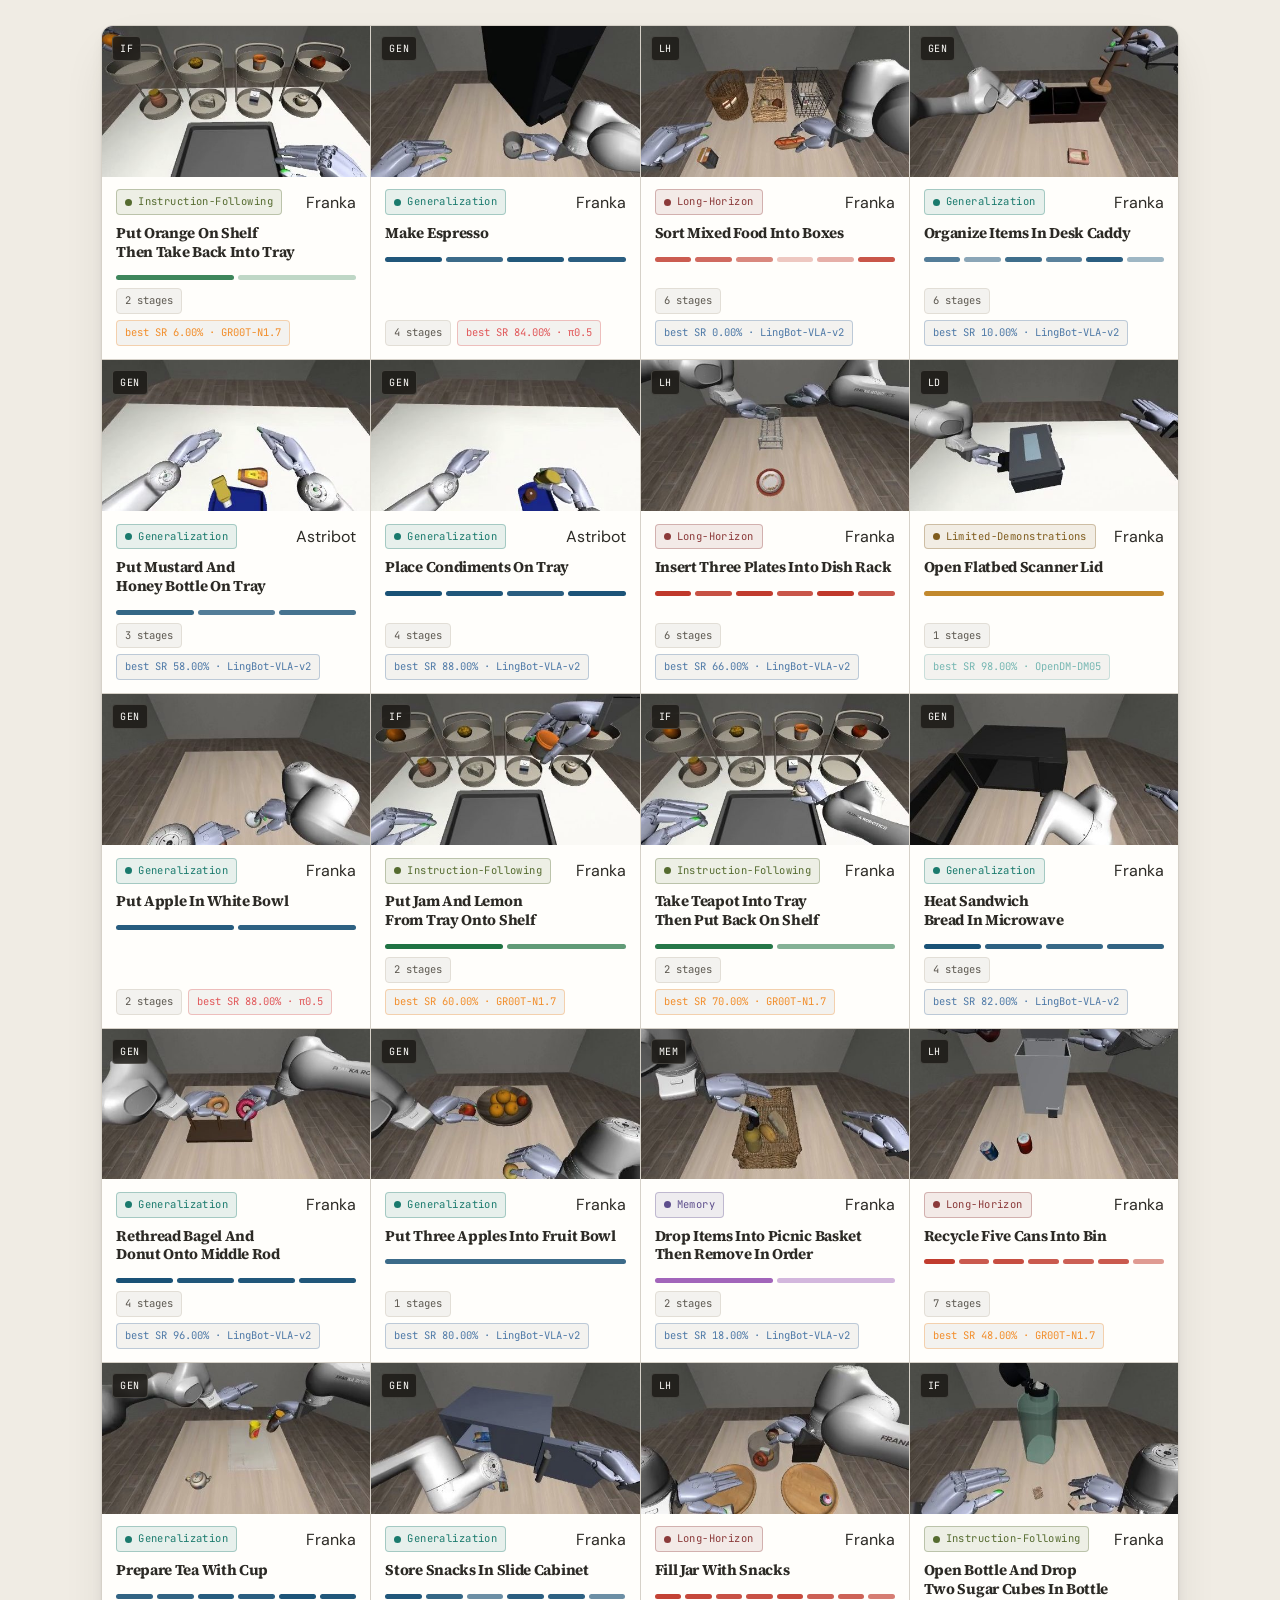
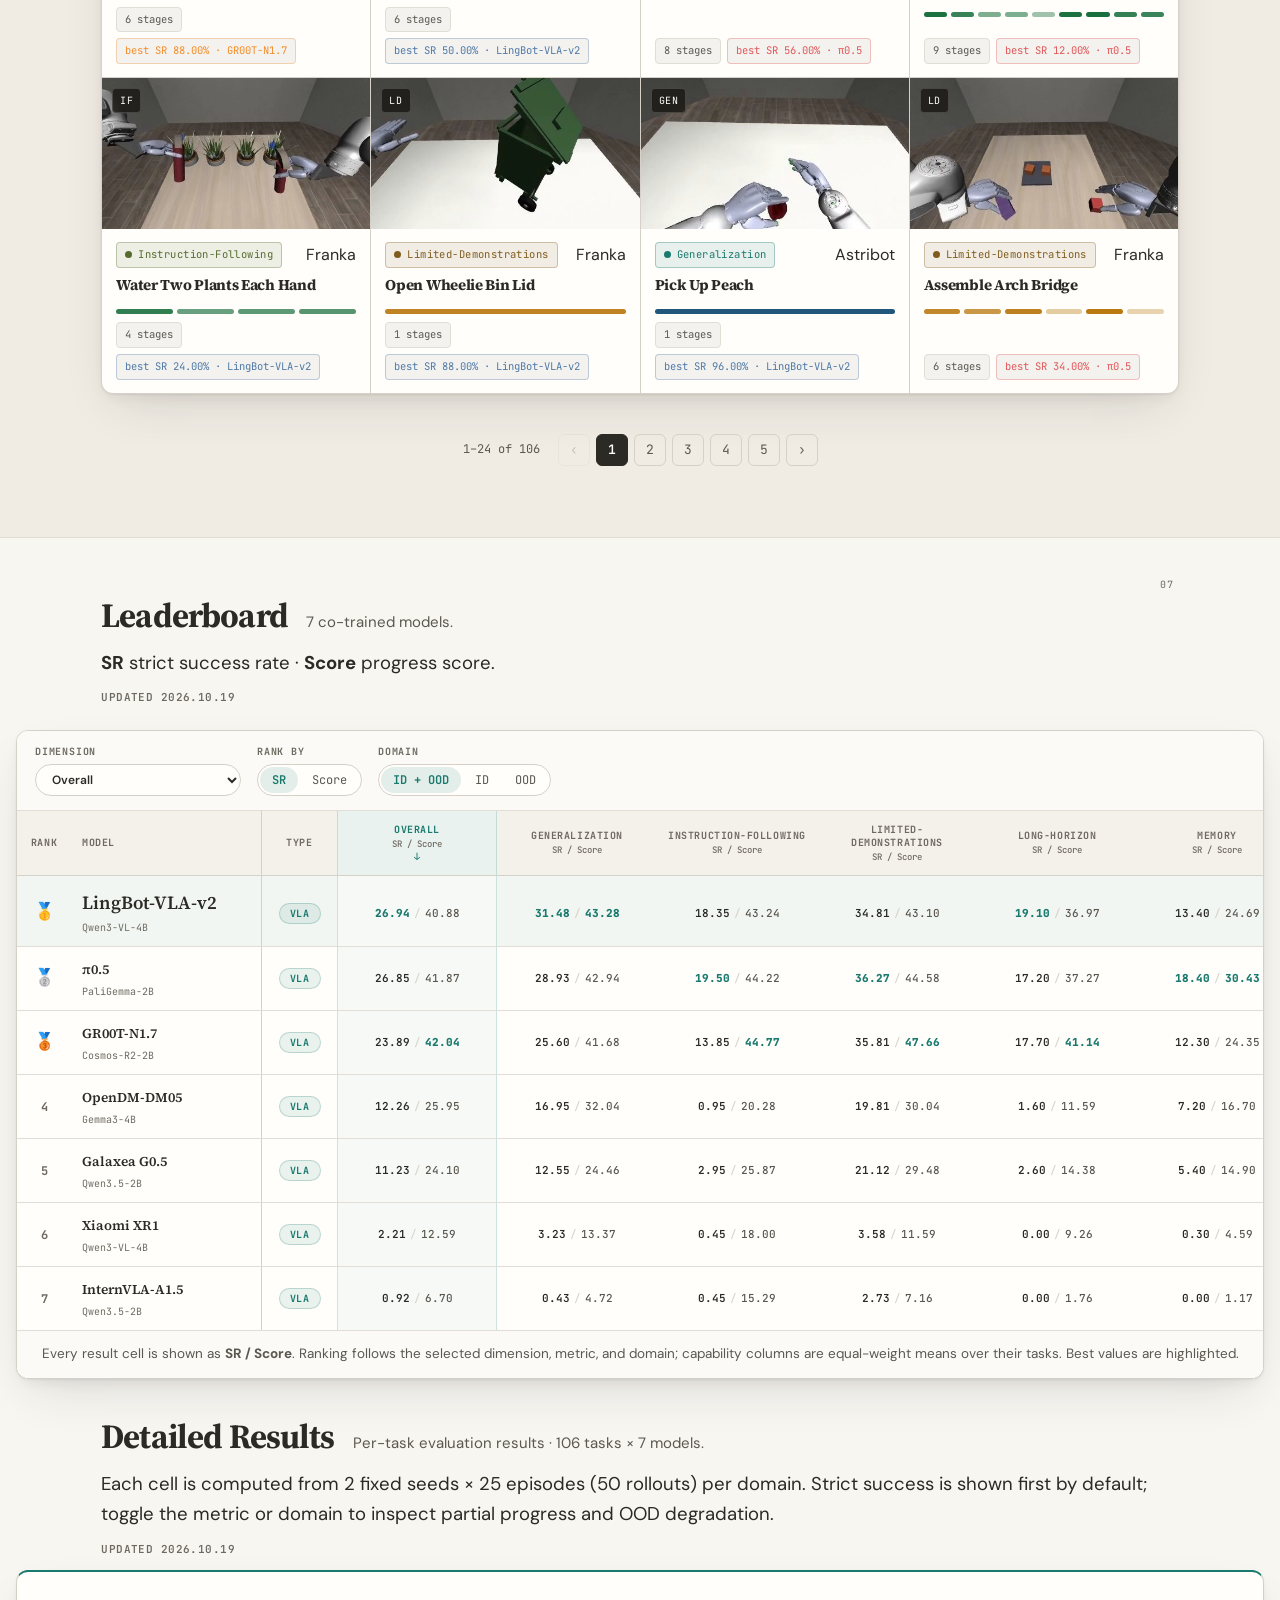
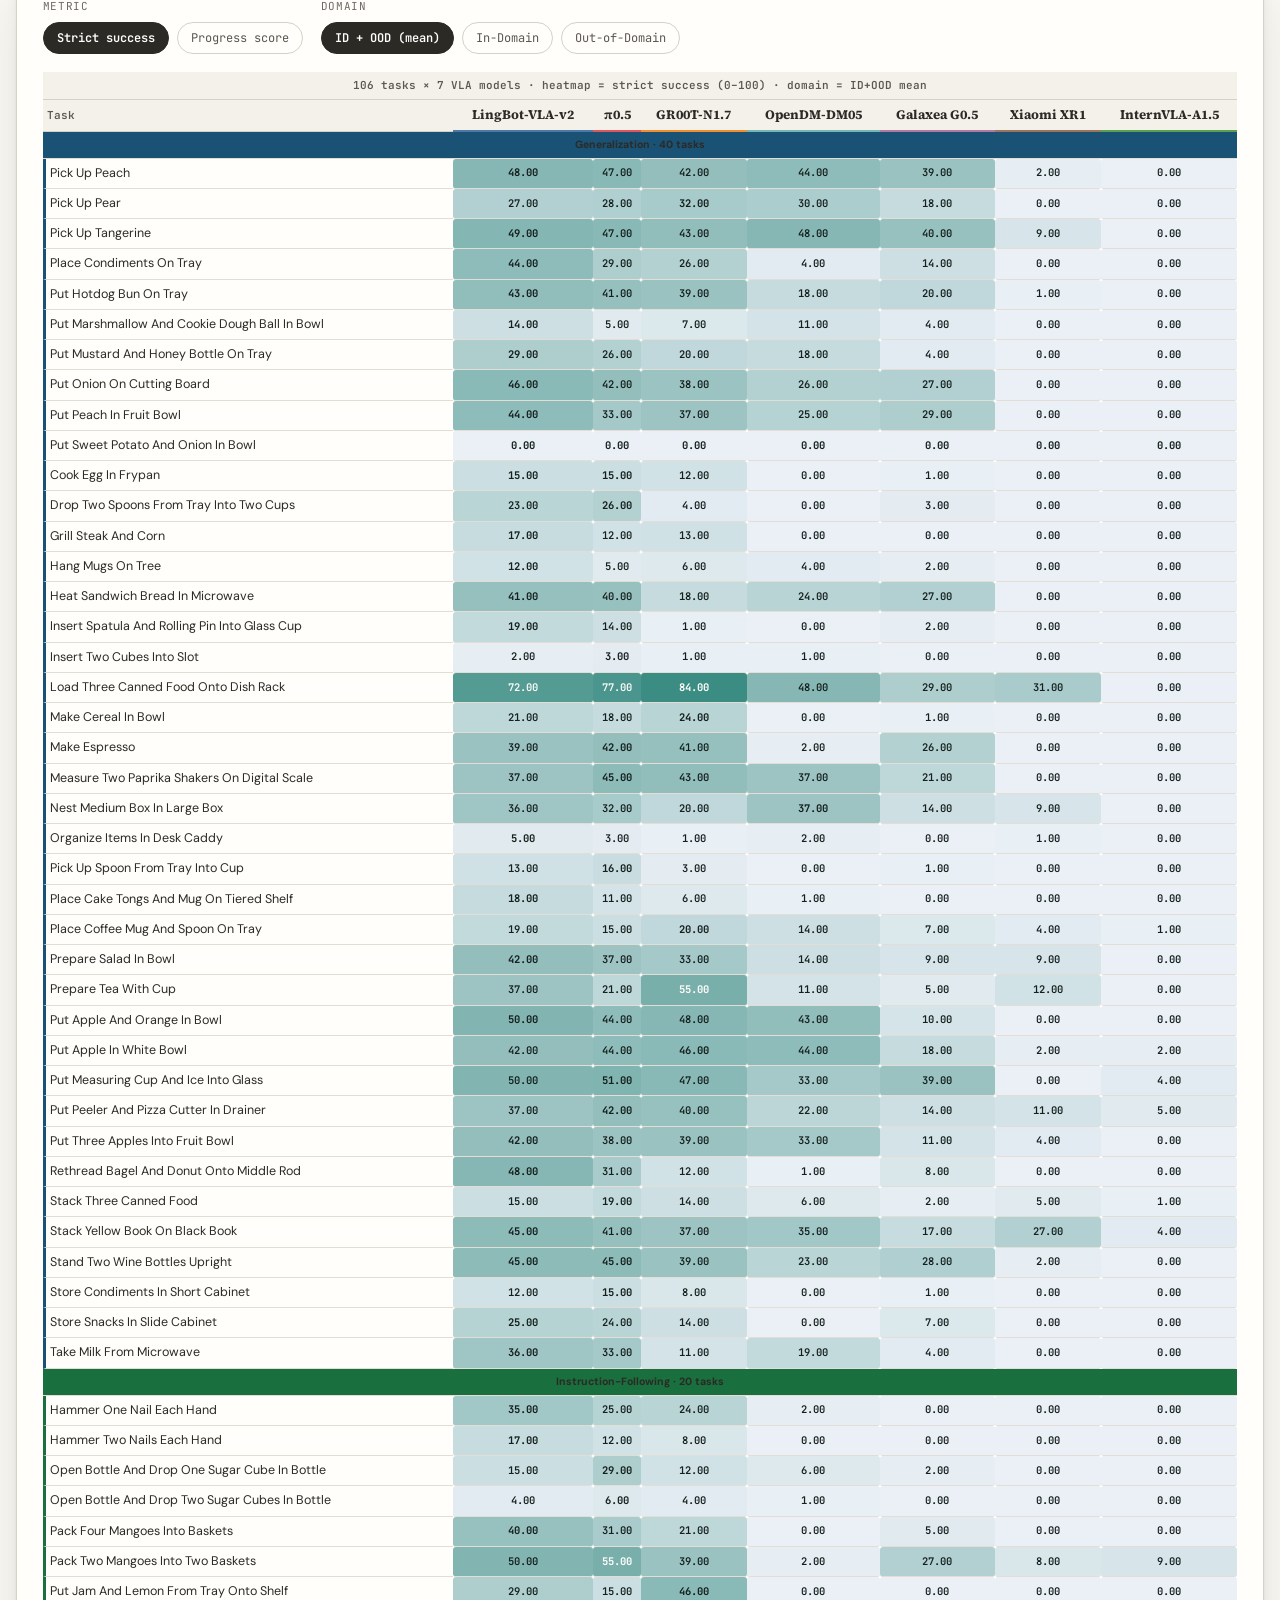
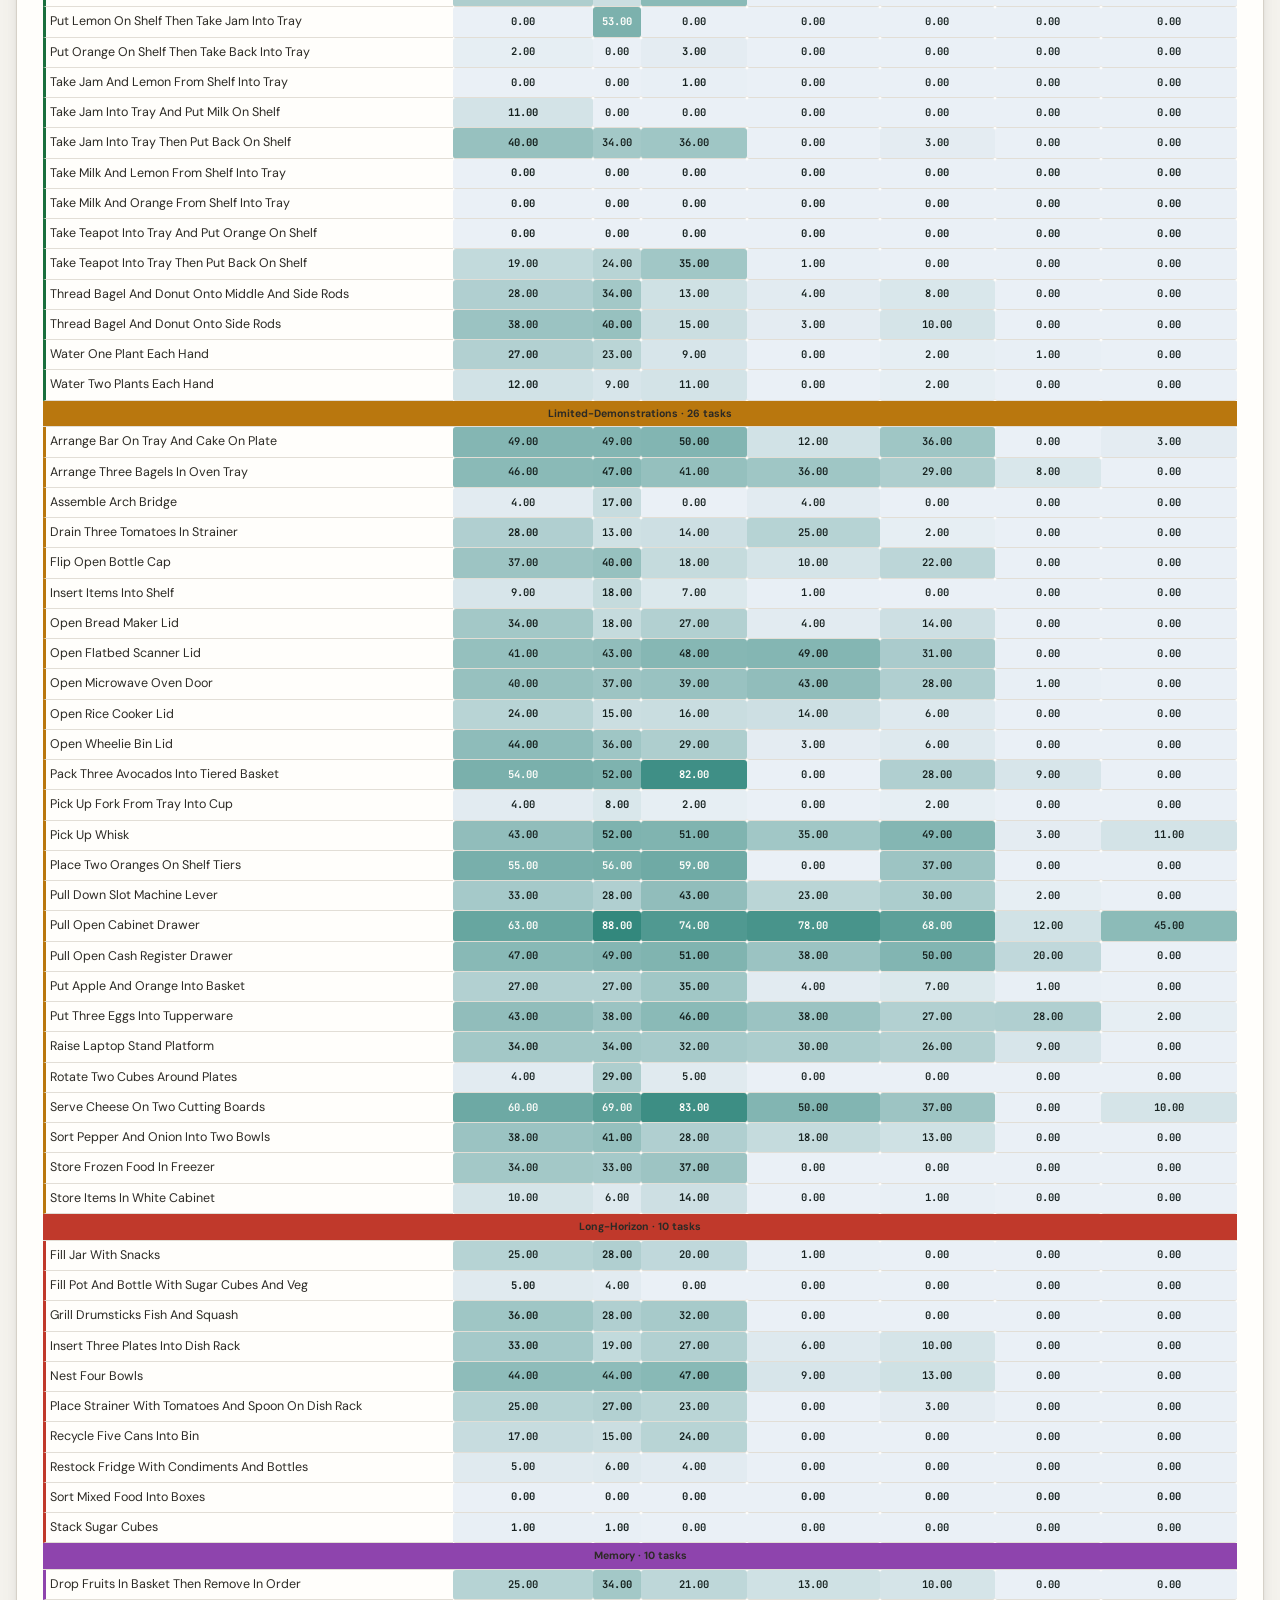
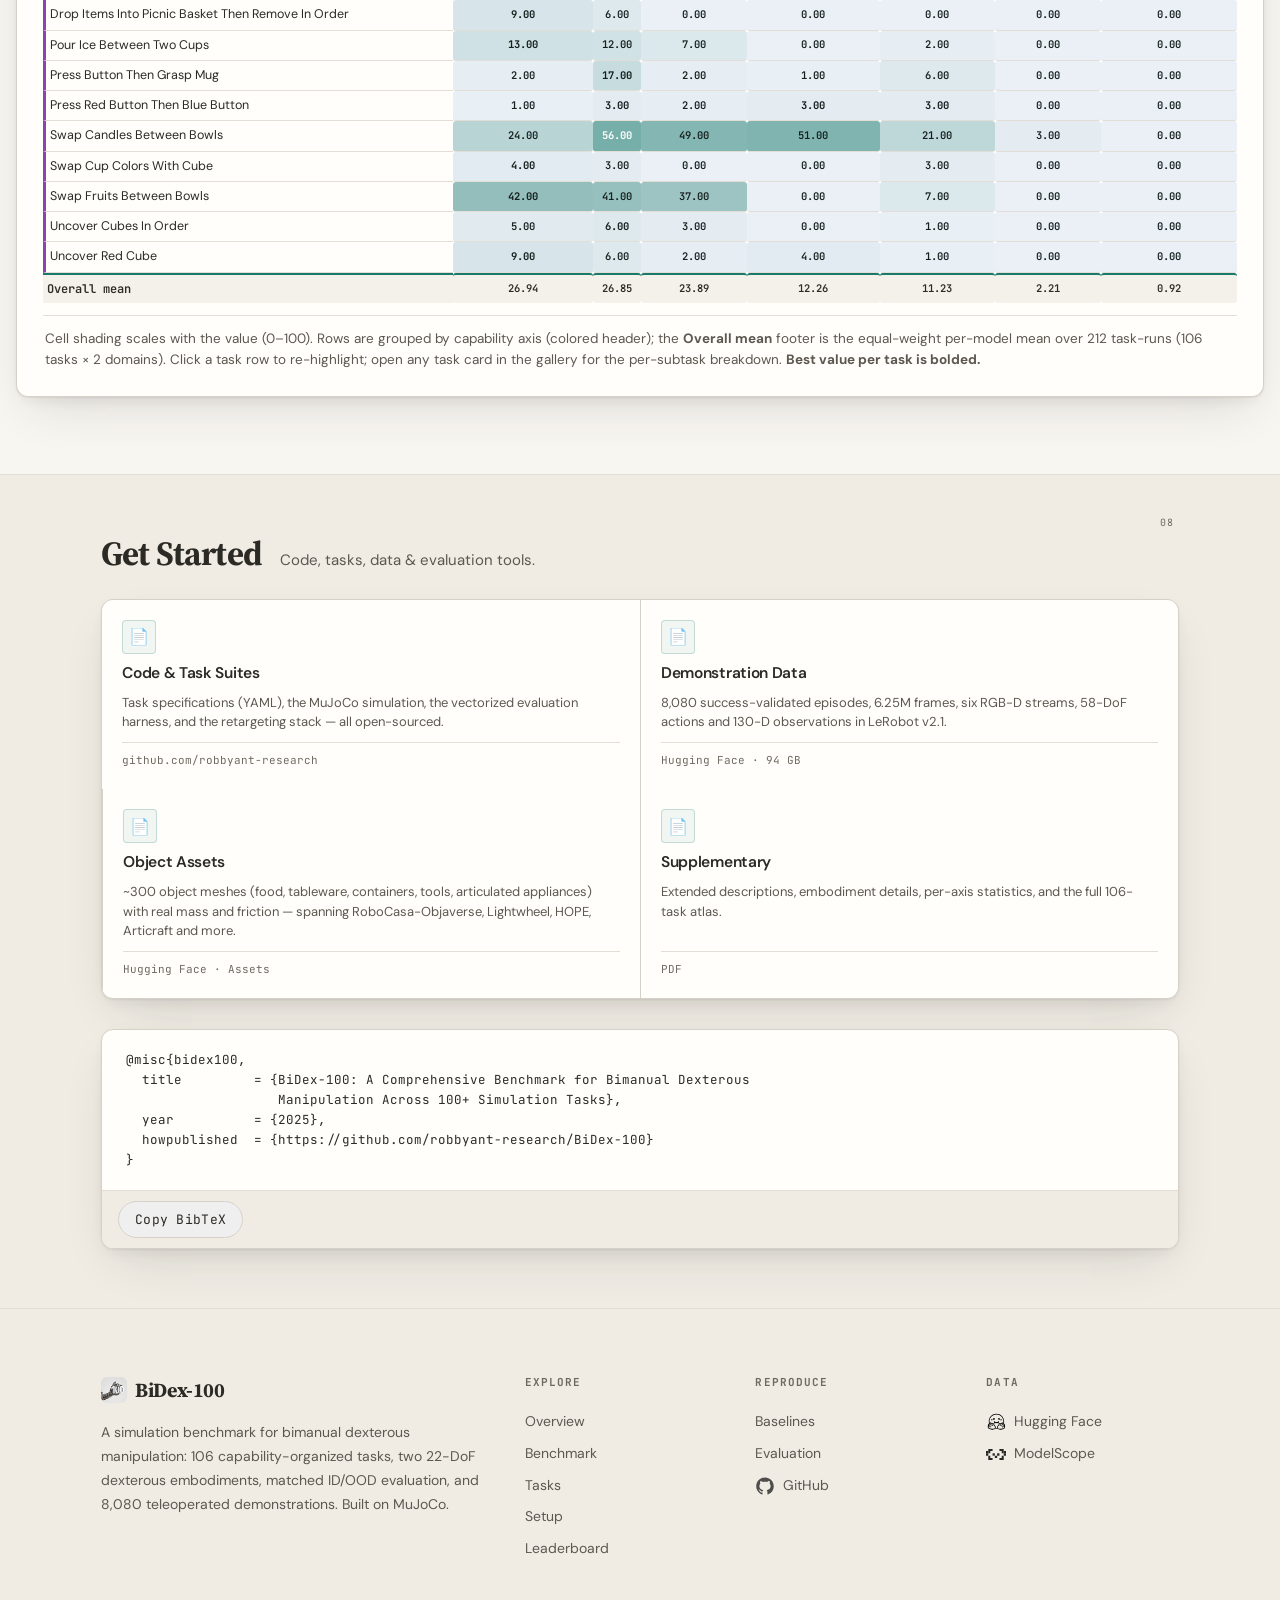
==== commit c579a8c3: "gh-pages: update platform links and remove hero statistics" ====
--- a/index.html
+++ b/index.html
@@ -74,17 +74,14 @@
       </div>
       <nav class="cta" aria-label="Project resources">
         <a class="btn btn-resource" href="https://github.com/robbyant-research/BiDex-100" target="_blank" rel="noopener">Paper</a>
-        <a class="btn btn-resource" href="https://github.com/robbyant-research/BiDex-100" target="_blank" rel="noopener">Code</a>
-        <a class="btn btn-resource" href="https://huggingface.co/datasets/Robbyant-Research/BiDex-100/tree/main/datasets" target="_blank" rel="noopener">Dataset</a>
-        <a class="btn btn-resource" href="https://huggingface.co/datasets/Robbyant-Research/BiDex-100/tree/main/assets" target="_blank" rel="noopener">Assets</a>
+        <a class="btn btn-resource" href="https://github.com/robbyant-research/BiDex-100" target="_blank" rel="noopener"><img class="resource-icon" src="static/images/icons/github.svg" width="20" height="20" alt="" aria-hidden="true">GitHub</a>
+        <a class="btn btn-resource" href="https://huggingface.co/datasets/Robbyant-Research/BiDex-100" target="_blank" rel="noopener"><img class="resource-icon" src="static/images/icons/huggingface.svg" width="20" height="20" alt="" aria-hidden="true">Hugging Face</a>
+        <a class="btn btn-resource" href="https://modelscope.cn/datasets/Robbyant-Research/BiDex-100" target="_blank" rel="noopener"><img class="resource-icon" src="static/images/icons/modelscope.svg" width="20" height="20" alt="" aria-hidden="true">ModelScope</a>
         <a class="btn btn-resource" href="./static/pdf/BiDex_Supplementary_Material.pdf">Supplementary</a>
         <a class="btn btn-primary" href="#docs">Get started <span class="btn-arrow" aria-hidden="true">→</span></a>
       </nav>
     </div>
   </div>
-  <section class="proof hero-proof" aria-label="BiDex-100 at a glance">
-    <div class="proof-grid" id="proof-grid"></div>
-  </section>
 </header>
 
 <!-- ================= PROJECT VIDEO ================= -->
@@ -396,12 +393,12 @@
         <h5>Reproduce</h5>
         <a href="#leaderboard">Baselines</a>
         <a href="#domain-randomization">Evaluation</a>
-        <a href="https://github.com/robbyant-research/BiDex-100" target="_blank" rel="noopener">Code</a>
+        <a class="resource-link" href="https://github.com/robbyant-research/BiDex-100" target="_blank" rel="noopener"><img class="resource-icon" src="static/images/icons/github.svg" width="20" height="20" alt="" aria-hidden="true">GitHub</a>
       </div>
       <div>
         <h5>Data</h5>
-        <a href="https://huggingface.co/datasets/Robbyant-Research/BiDex-100/tree/main/datasets" target="_blank" rel="noopener">Teleoperation data</a>
-        <a href="https://huggingface.co/datasets/Robbyant-Research/BiDex-100/tree/main/assets" target="_blank" rel="noopener">Object assets</a>
+        <a class="resource-link" href="https://huggingface.co/datasets/Robbyant-Research/BiDex-100" target="_blank" rel="noopener"><img class="resource-icon" src="static/images/icons/huggingface.svg" width="20" height="20" alt="" aria-hidden="true">Hugging Face</a>
+        <a class="resource-link" href="https://modelscope.cn/datasets/Robbyant-Research/BiDex-100" target="_blank" rel="noopener"><img class="resource-icon" src="static/images/icons/modelscope.svg" width="20" height="20" alt="" aria-hidden="true">ModelScope</a>
       </div>
     </div>
     <div class="footer-bottom">
--- a/static/css/style.css
+++ b/static/css/style.css
@@ -208,6 +208,8 @@
 .btn-primary{background:var(--accent); color:var(--ink); border-color:var(--accent); font-weight:600;}
 .btn-primary:hover{background:var(--accent-hover); color:var(--ink); transform:translateY(-1px);}
 .btn-resource{background:rgba(255,255,255,.78); border-color:rgba(21,32,30,.2); box-shadow:0 7px 18px -16px rgba(22,35,33,.42);}
+.resource-icon{width:20px; height:20px; object-fit:contain; flex-shrink:0;}
+.footer-grid a.resource-link{display:flex; align-items:center; gap:8px;}
 .btn-ghost{border-color:transparent; color:var(--text-dim);}
 .btn-ghost:hover{color:var(--accent); border-color:var(--line-strong);}
 .btn:disabled,.btn.is-unavailable{cursor:not-allowed; opacity:.64; transform:none; box-shadow:none;}
@@ -260,22 +262,6 @@
 .hero-centered .cta .btn-primary .btn-arrow{display:inline-grid; place-items:center; width:17px; height:17px; margin-left:1px; border-radius:50%; background:rgba(255,255,255,.2); font-size:14px; line-height:1; transition:transform var(--duration-fast),background var(--duration-fast);}
 .hero-centered .cta .btn-primary:hover .btn-arrow{transform:translateX(2px); background:rgba(255,255,255,.3);}
 .hero-centered .cta .is-unavailable{opacity:.56; cursor:default;}
-.hero.hero-centered .hero-proof{margin-top:clamp(24px,3vw,40px); border-top:1px solid var(--line-strong); border-bottom:1px solid var(--line-strong); background:rgba(255,255,255,.78);}
-.hero.hero-centered .hero-proof .proof-grid{max-width:var(--maxw);}
-.hero.hero-centered .hero-proof .proof-cell{padding-top:clamp(11px,1.25vw,15px); padding-bottom:clamp(11px,1.25vw,15px);}
-
-.proof{background:var(--bg-2); border-top:1px solid var(--line); border-bottom:1px solid var(--line);}
-.proof-grid{display:grid; grid-template-columns:repeat(6,1fr); max-width:var(--maxw); margin:0 auto;}
-.proof-cell{padding:clamp(12px,1.4vw,18px) clamp(12px,1.4vw,20px); border-left:1px solid var(--line); cursor:pointer; transition:background .2s,box-shadow .2s; position:relative; outline:none;}
-.proof-cell::before{content:""; position:absolute; left:0; top:0; width:2px; height:100%; background:var(--accent); transform:scaleY(0); transform-origin:center; transition:transform .25s;}
-.proof-cell:hover,.proof-cell.selected,.proof-cell:focus-visible{background:var(--accent-pale); box-shadow:inset 0 1px 0 rgba(26,122,109,.12),inset 0 -1px 0 rgba(26,122,109,.12);}
-.proof-cell:hover::before,.proof-cell.selected::before,.proof-cell:focus-visible::before{transform:scaleY(1);}
-.proof-cell .n{font-family:var(--display); font-weight:700; font-size:clamp(22px,2.6vw,30px); color:var(--bone); line-height:1; letter-spacing:-.02em;}
-.proof-cell .l{font-family:var(--mono); font-size:11.5px; color:var(--text-dim); margin-top:6px; letter-spacing:.02em; text-transform:none;}
-.proof-cell .q{font-family:var(--mono); font-size:11px; color:var(--accent); margin-top:4px; letter-spacing:.03em;}
-.proof-tip{position:absolute; left:14px; right:14px; bottom:calc(100% + 8px); background:var(--bg-3); border:1px solid var(--line-strong); border-radius:var(--r); padding:10px 12px; font-size:12.5px; color:var(--text); line-height:1.5; opacity:0; pointer-events:none; transition:opacity .18s; z-index:30; box-shadow:var(--shadow); max-width:260px;}
-.proof-cell:hover .proof-tip,.proof-cell:focus-visible .proof-tip{opacity:1;}
-
 .hero-evidence{margin:0; min-width:0;}
 .hero-evidence-frame{
   position:relative;
@@ -601,8 +587,6 @@
 .teleop-stack .ph .evidence-caption{margin:0; padding:12px 16px 14px; border-top:1px solid var(--line); background:var(--panel);}
 
 @media (max-width:1080px){
-  .proof-grid{grid-template-columns:repeat(3,1fr);}
-  .proof-cell{border-bottom:1px solid var(--line);}
   .task-grid{grid-template-columns:repeat(3,1fr);}
   .emb-grid{grid-template-columns:1fr;}
   .compare{grid-template-columns:1fr;}
@@ -630,7 +614,6 @@
   .evidence-band--resources .resource-card{border-left:0; border-top:1px solid var(--line-strong);}
   .evidence-band--protocol .eval-tier:first-child,
   .evidence-band--resources .resource-card:first-child{border-top:0;}
-  .proof-grid{grid-template-columns:repeat(2,1fr);}
   .footer-grid{grid-template-columns:1fr 1fr;}
 }
 @media (max-width:440px){
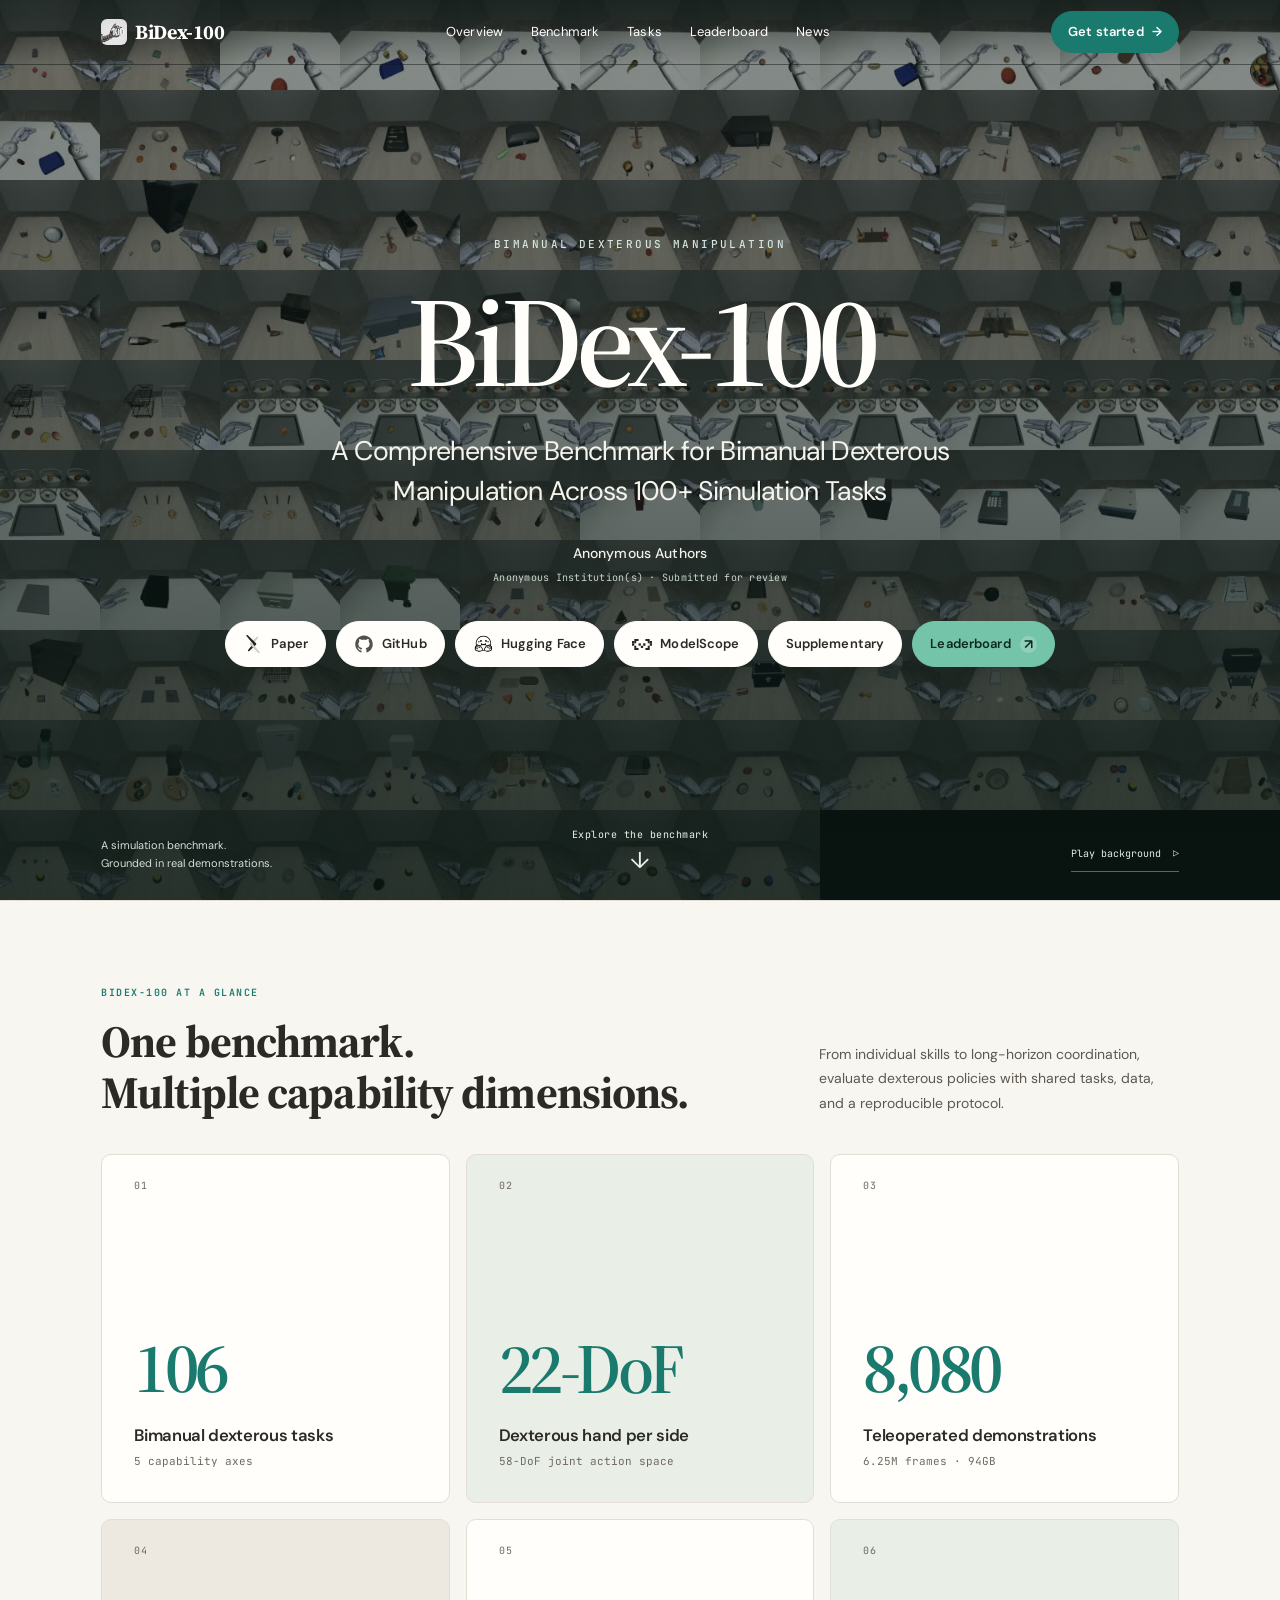
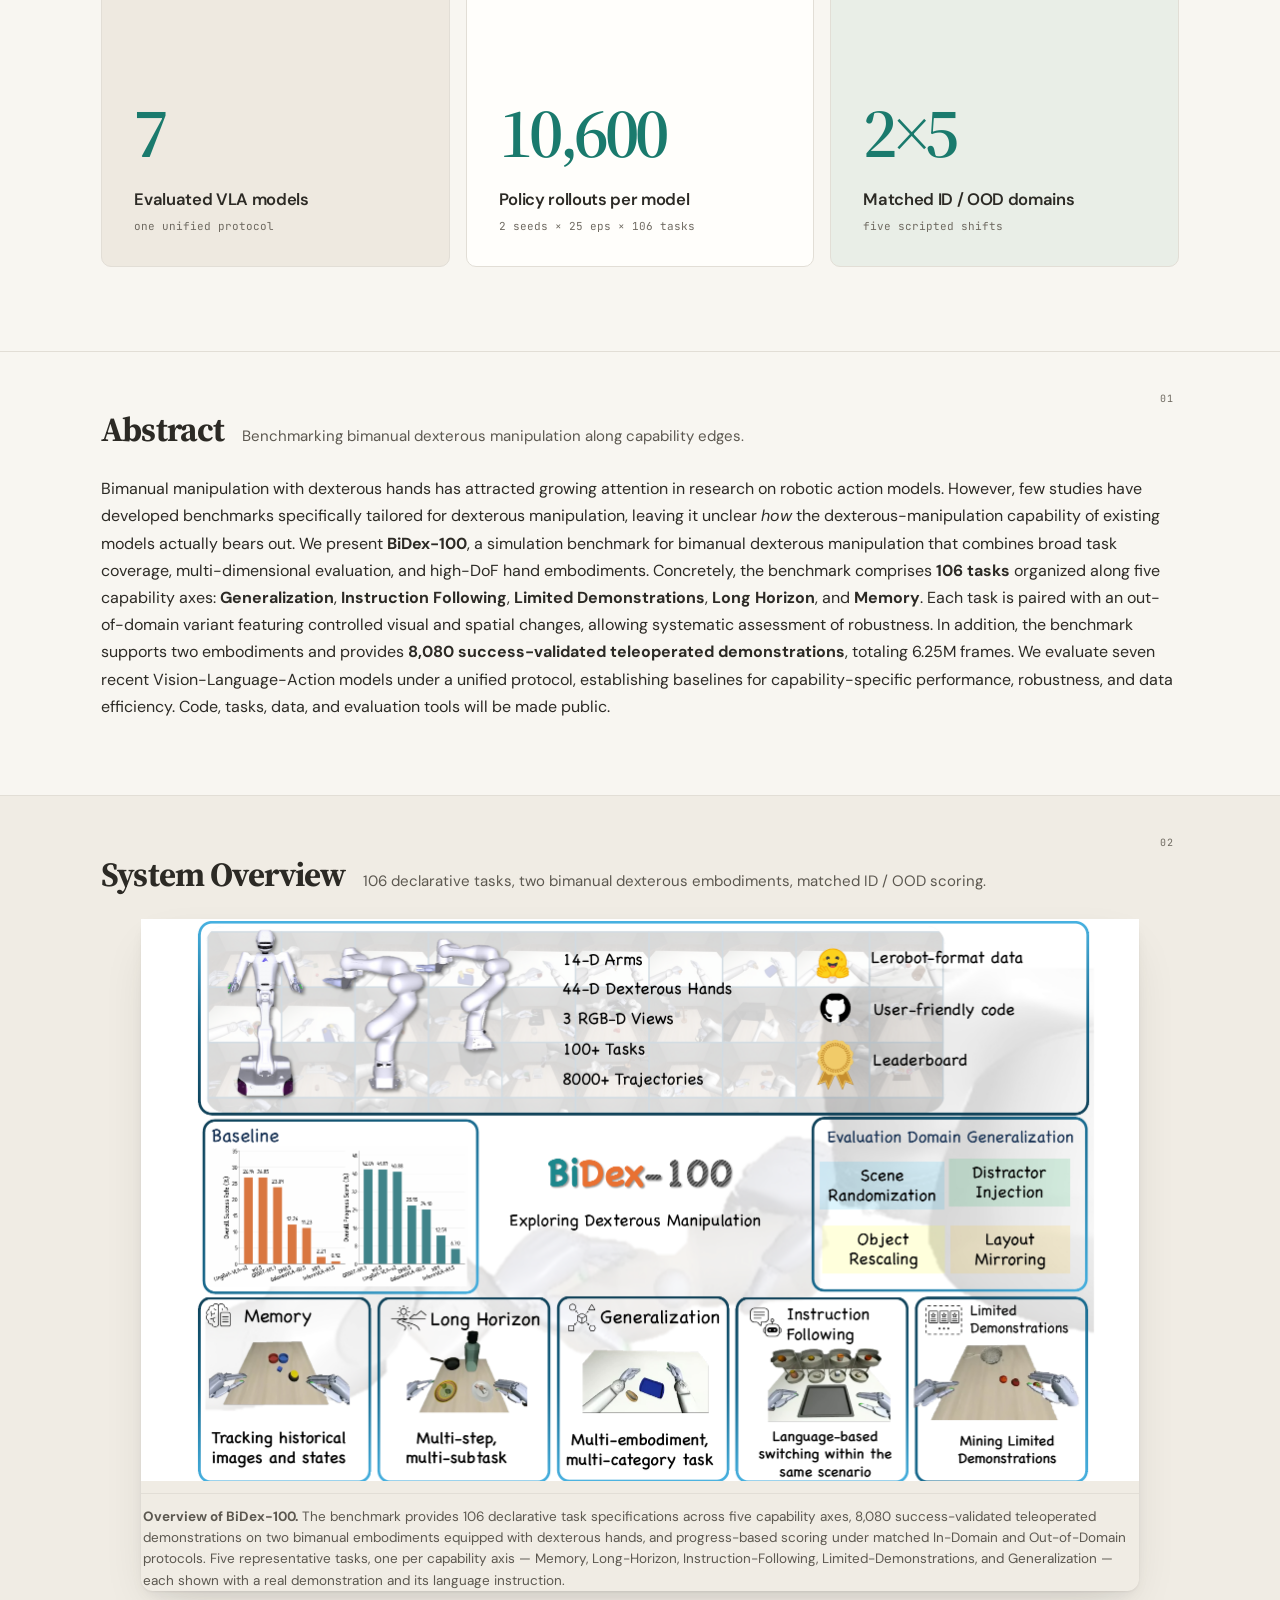
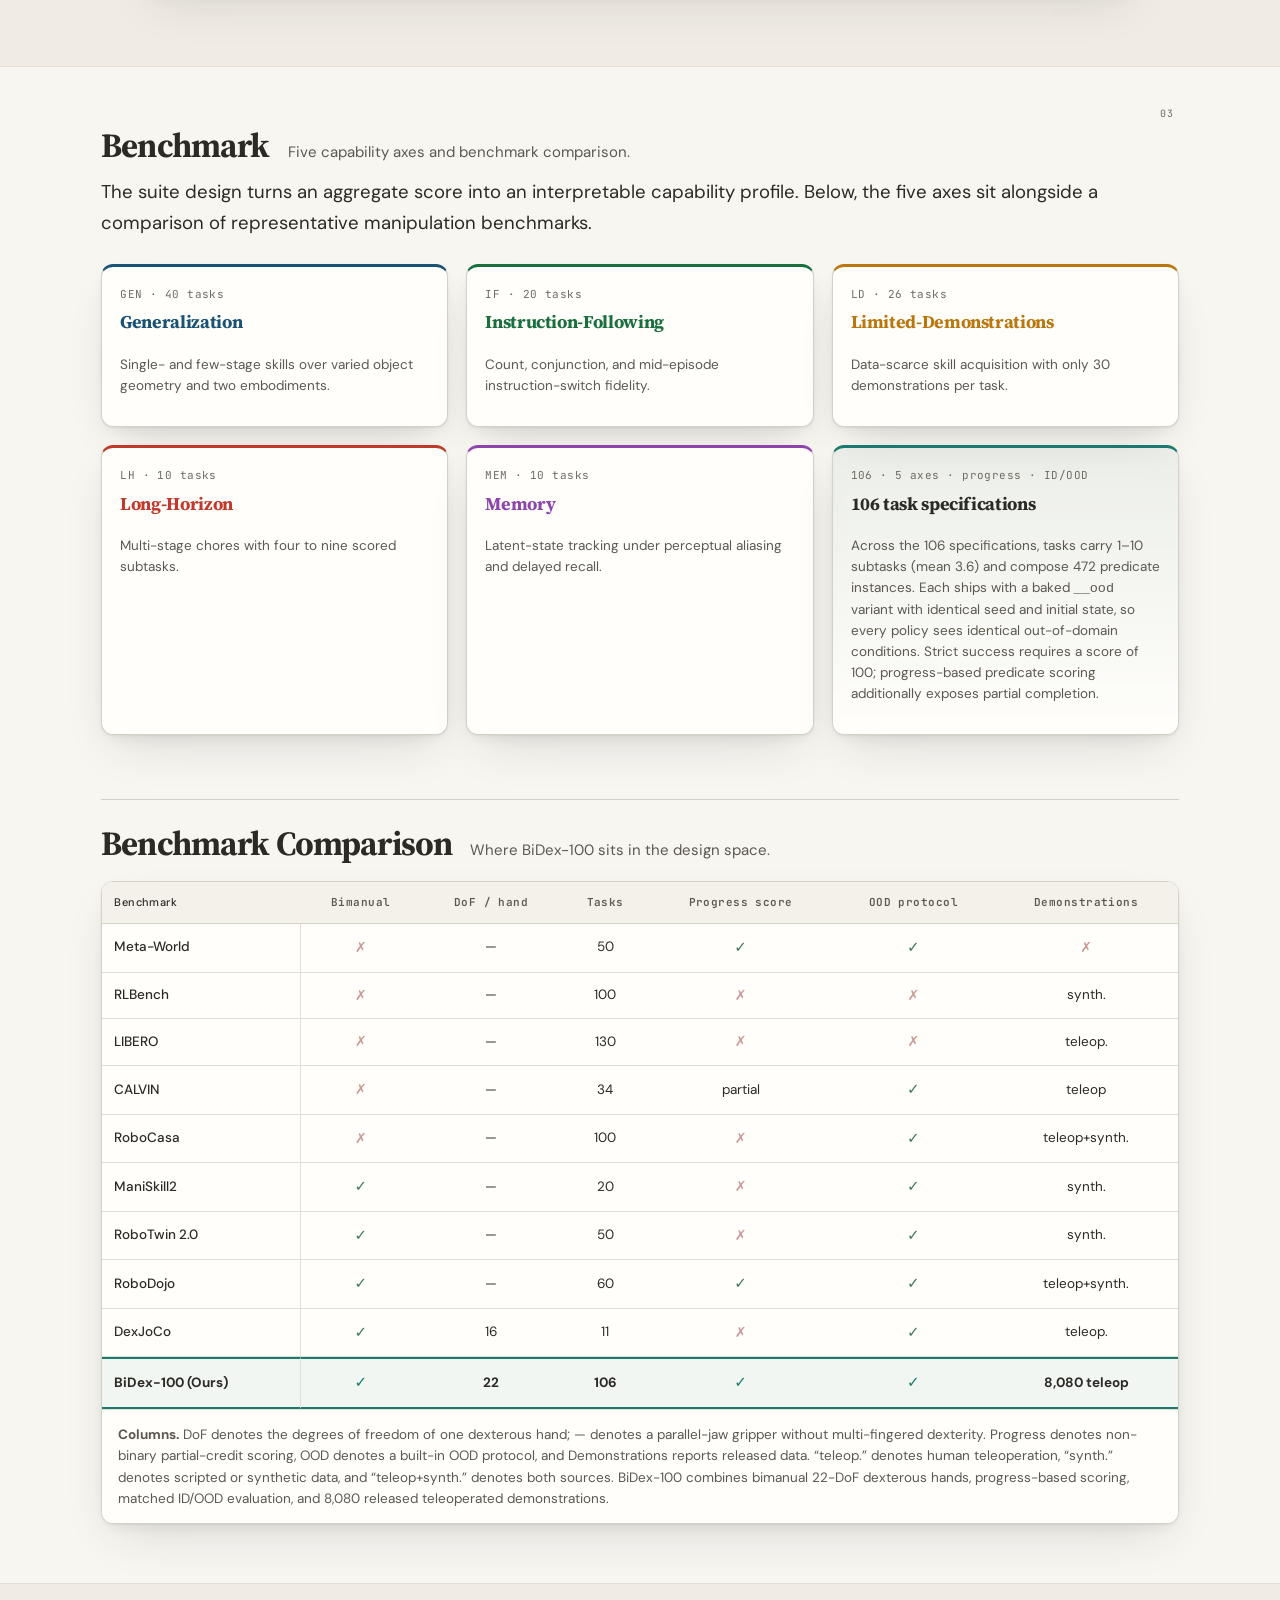
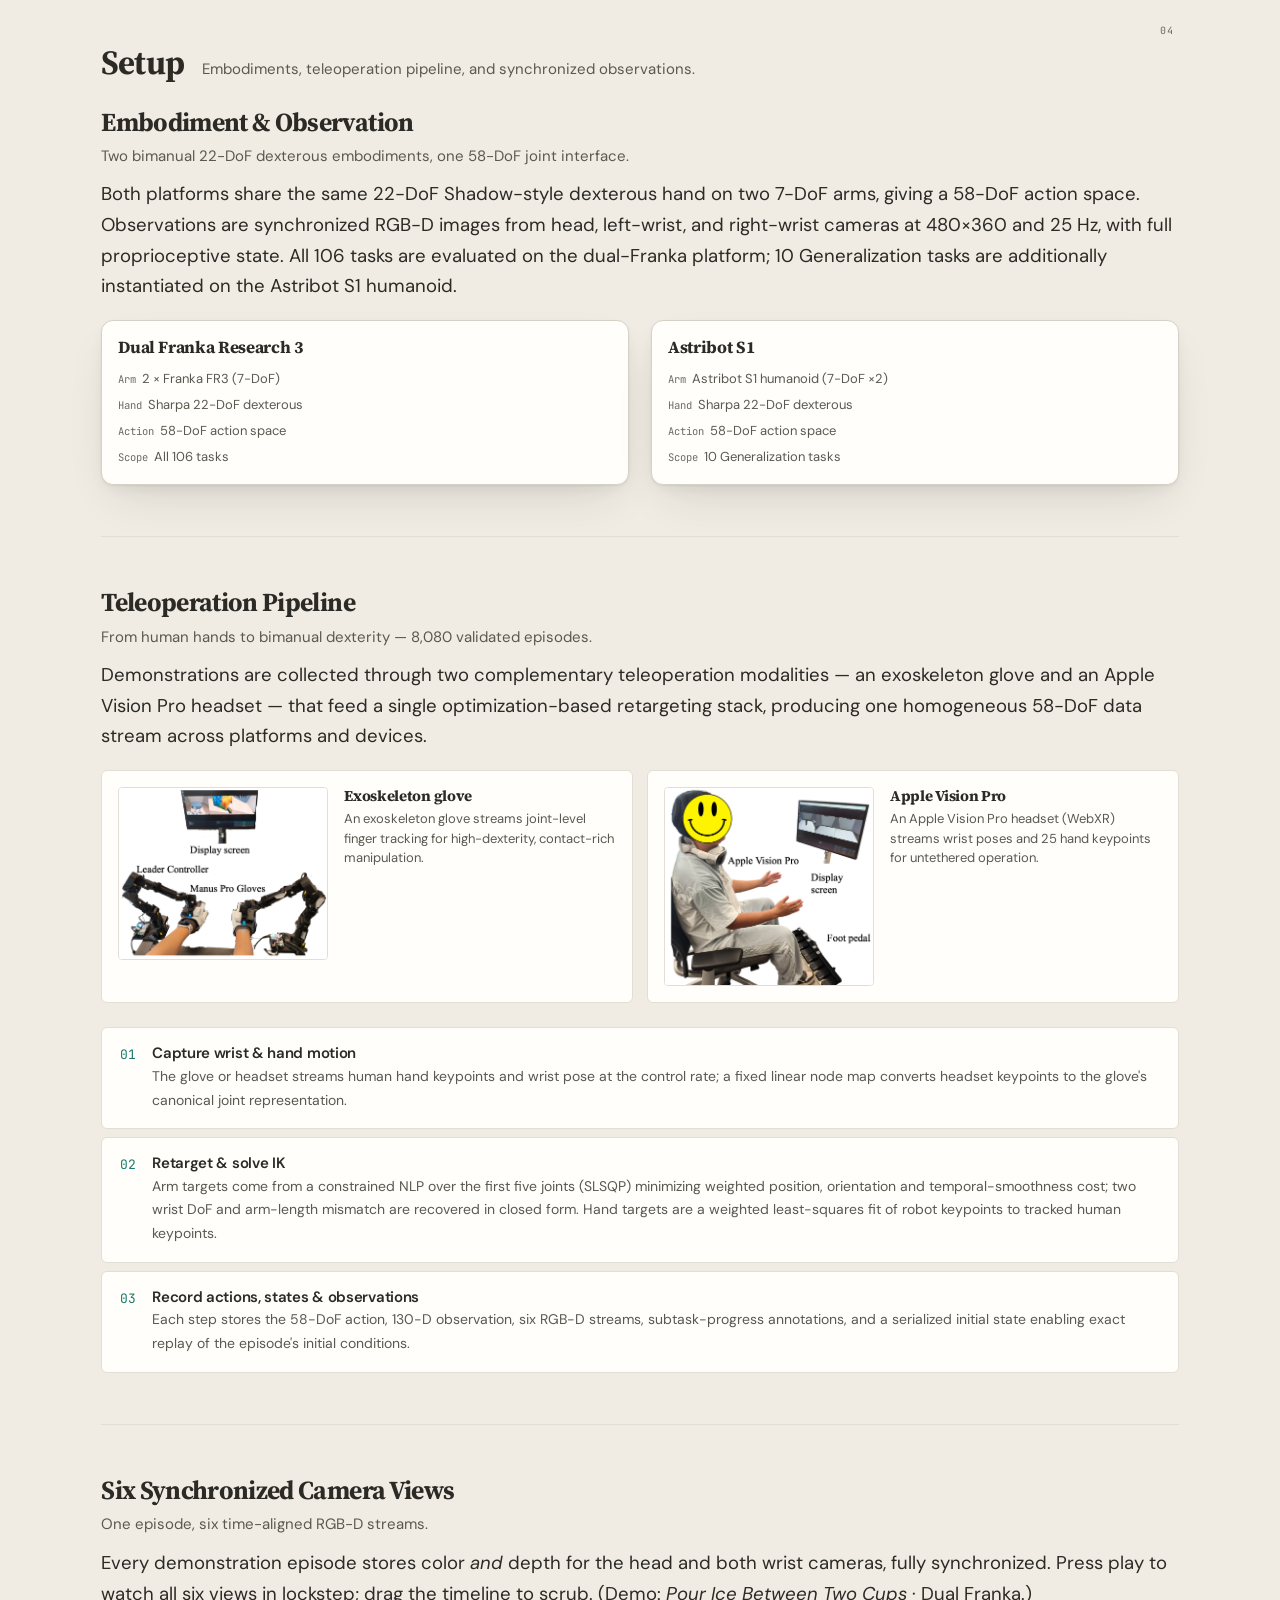
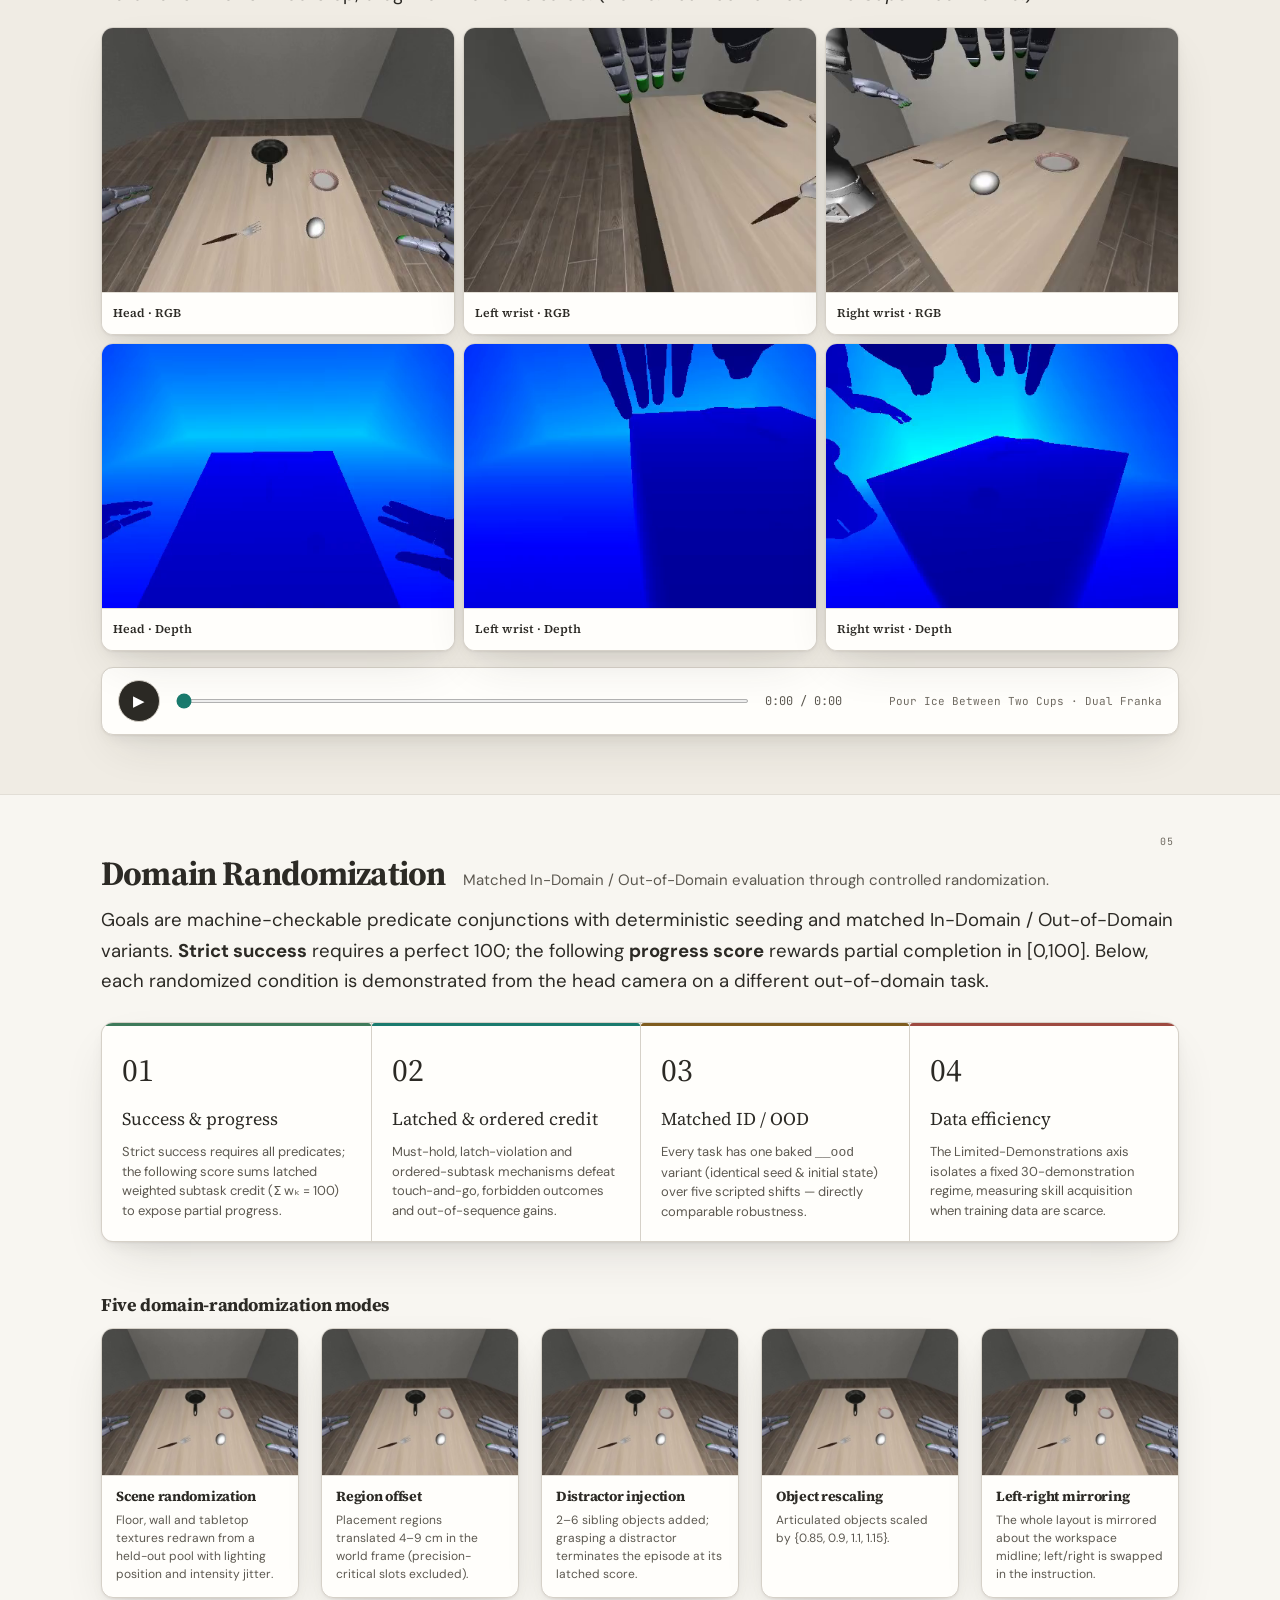
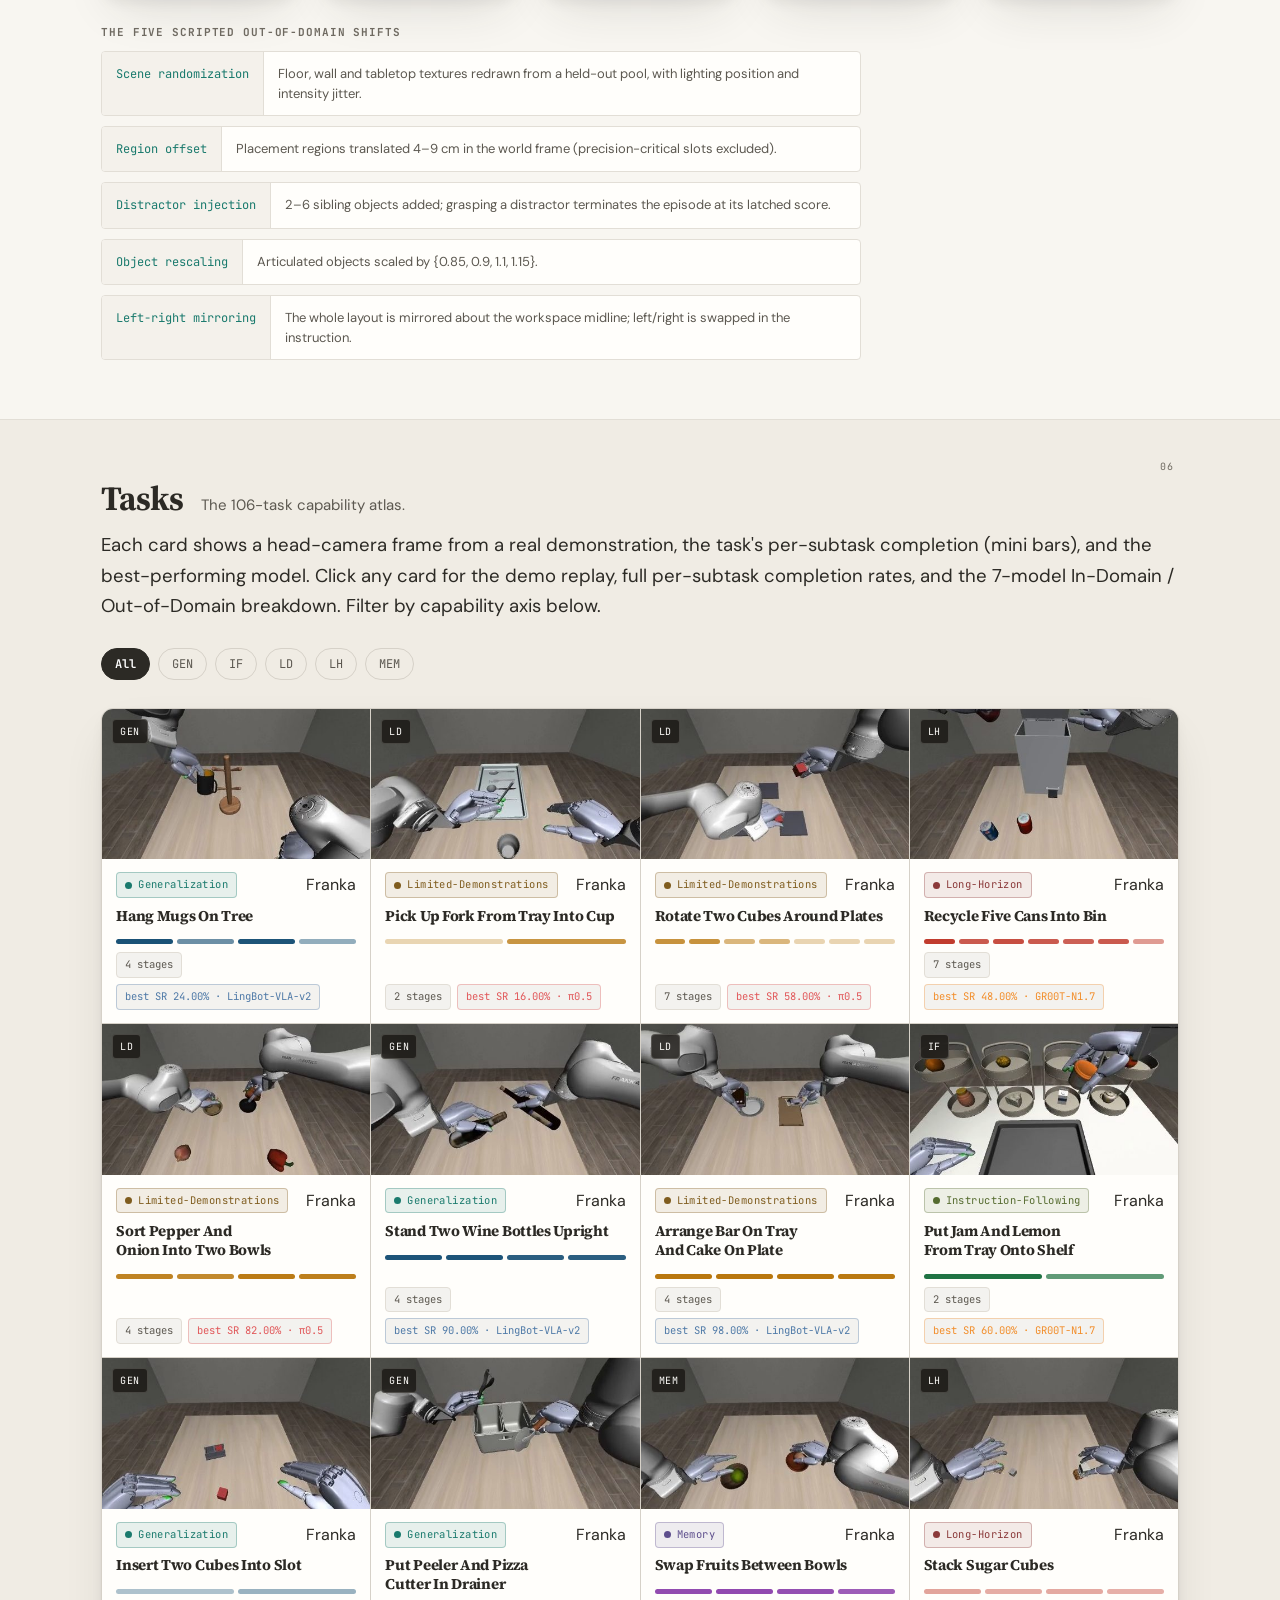
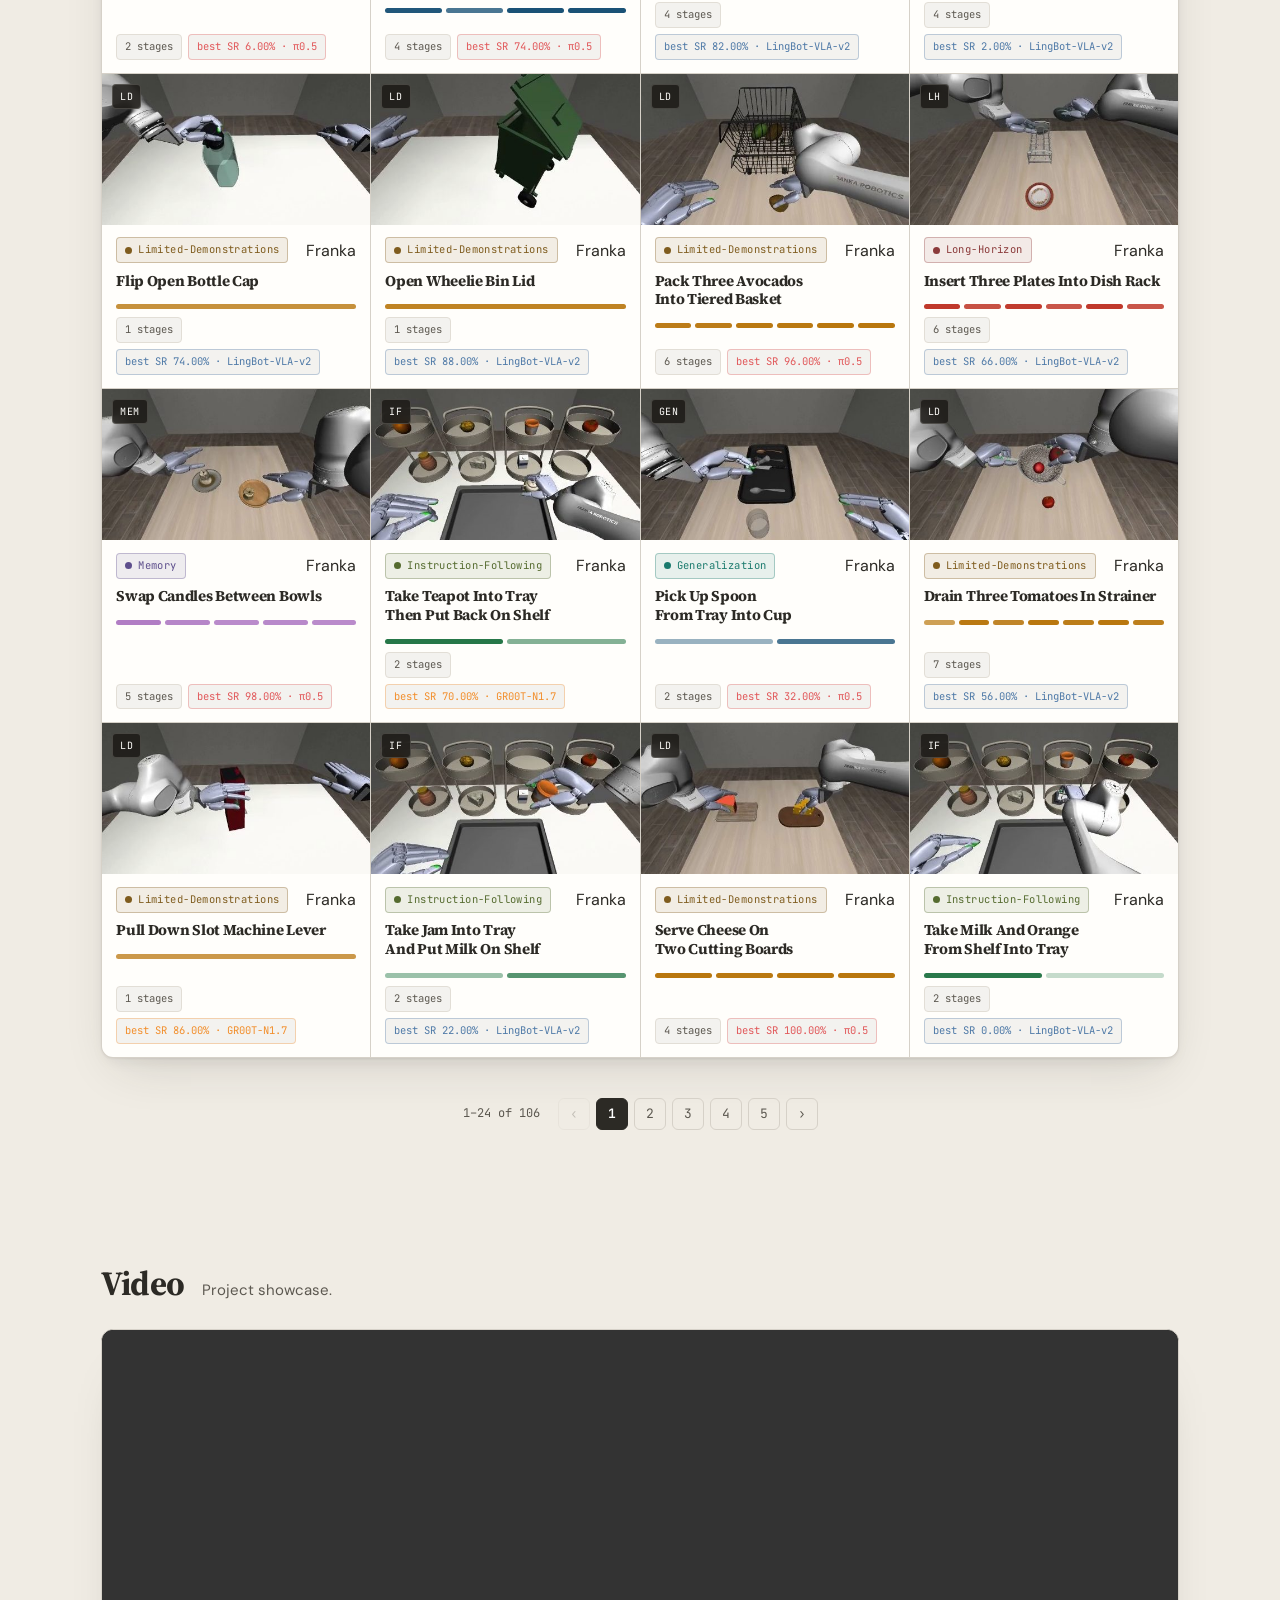
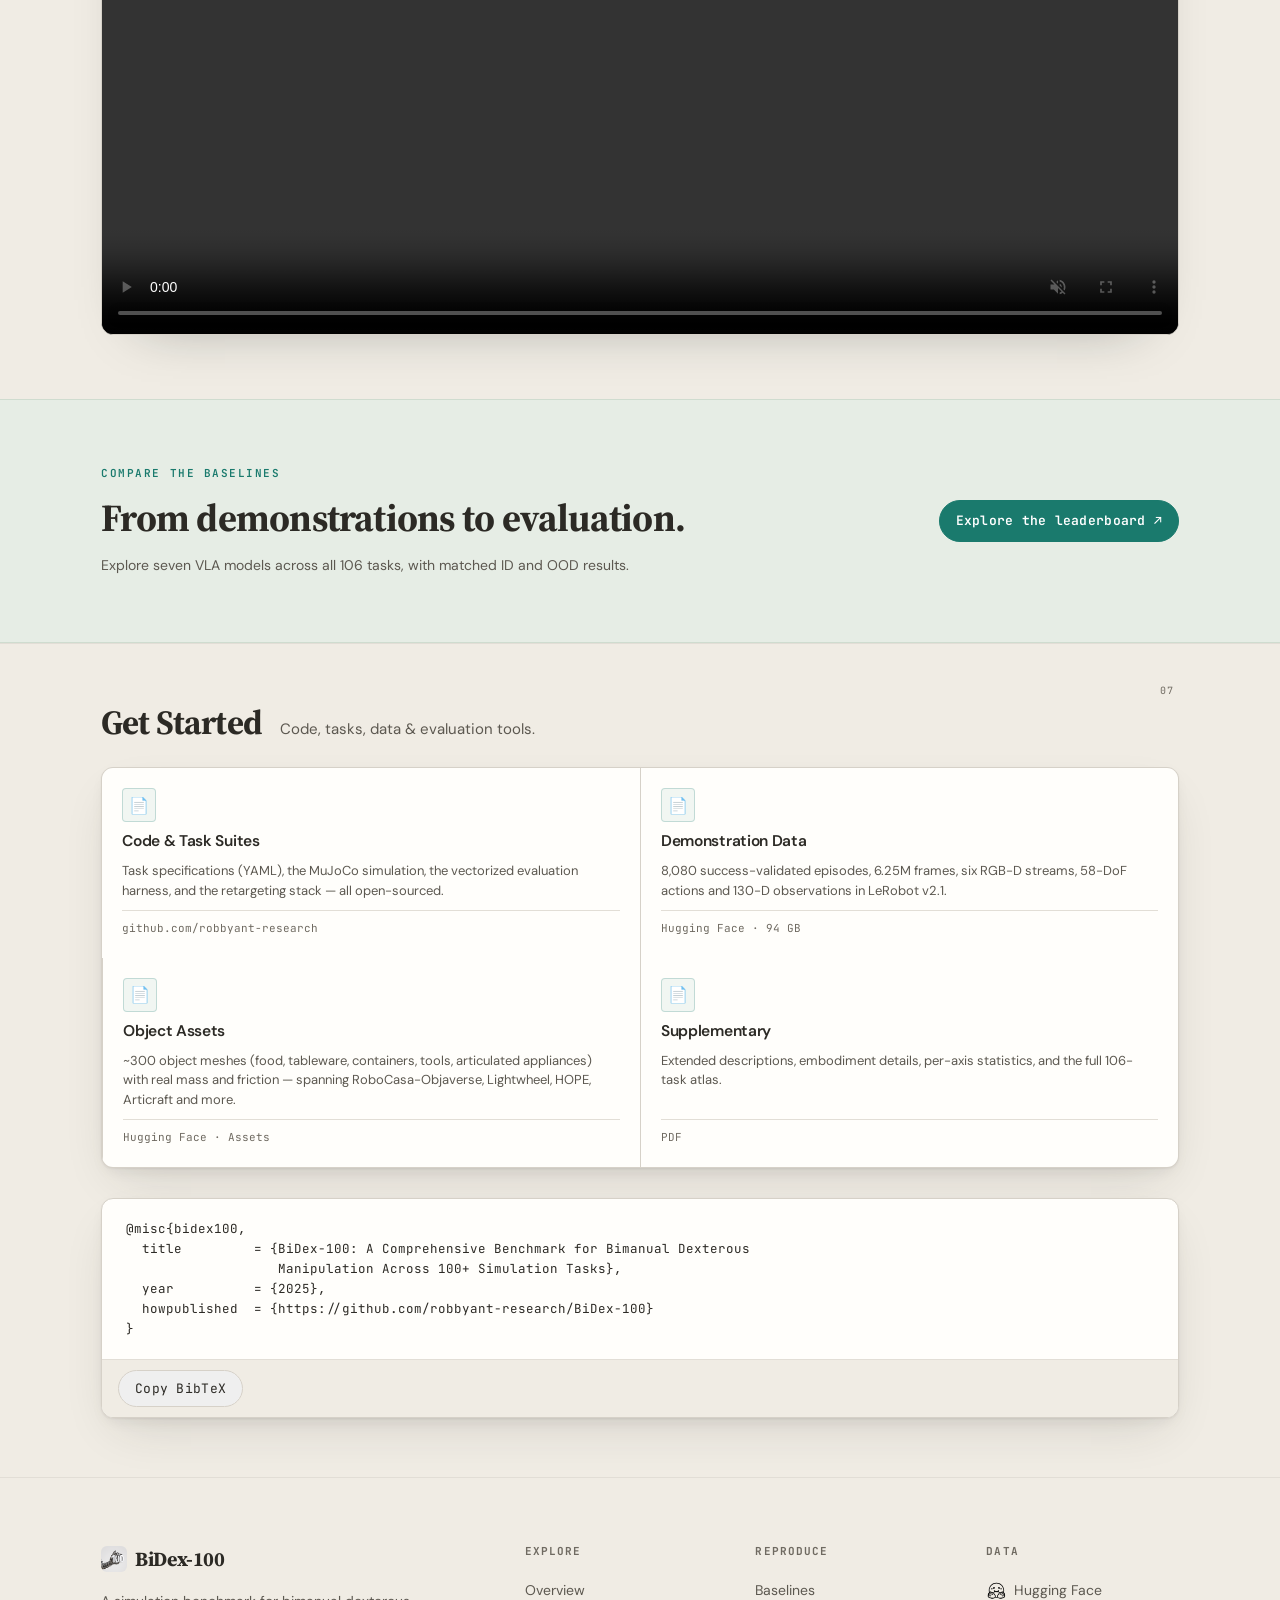
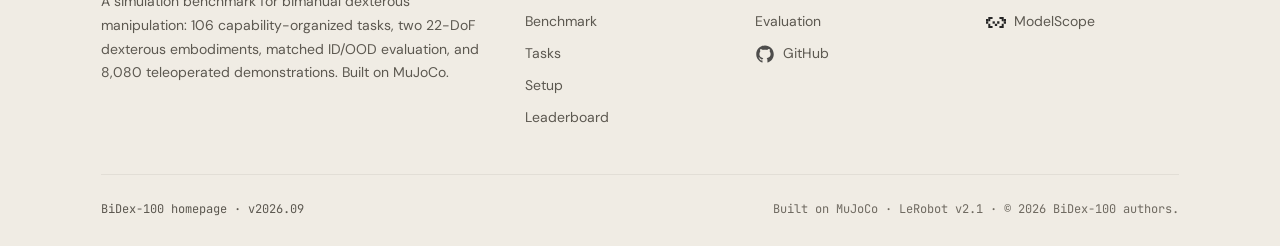
==== commit 4a59570e: "gh-pages: redesign fullscreen landing and dedicate results page" ====
--- a/index.html
+++ b/index.html
@@ -19,8 +19,9 @@
 <link rel="preconnect" href="https://fonts.gstatic.com" crossorigin>
 <link href="https://fonts.googleapis.com/css2?family=DM+Sans:ital,opsz,wght@0,9..40,100..1000;1,9..40,100..1000&family=JetBrains+Mono:wght@400;500;600&family=Source+Serif+4:ital,opsz,wght@0,8..60,400..900;1,8..60,400..900&display=swap" rel="stylesheet">
 <link rel="stylesheet" href="static/css/style.css">
+<link rel="stylesheet" href="static/css/layout.css">
 </head>
-<body>
+<body class="home-page">
 
 <!-- ================= NAV ================= -->
 <nav class="nav" id="nav">
@@ -31,10 +32,9 @@
     <div class="nav-links" id="nav-links">
       <a href="#overview">Overview</a>
       <a href="#benchmark">Benchmark</a>
-      <a href="#setup">Setup</a>
-      <a href="#domain-randomization">Domain Randomization</a>
       <a href="#get-started">Tasks</a>
-      <a href="#leaderboard">Leaderboard</a>
+      <a href="leaderboard.html">Leaderboard</a>
+      <a href="leaderboard.html#news">News</a>
     </div>
     <div class="nav-cta">
       <a href="#docs" class="btn btn-primary">Get started <span class="btn-arrow" aria-hidden="true">→</span></a>
@@ -53,57 +53,52 @@
   <a href="#setup">Setup</a>
   <a href="#domain-randomization">Domain Randomization</a>
   <a href="#get-started">Tasks</a>
-  <a href="#leaderboard">Leaderboard</a>
+  <a href="leaderboard.html">Leaderboard</a>
+  <a href="leaderboard.html#news">News</a>
   <a href="#docs">Get Started</a>
 </div>
 
 <main id="top">
 
 <!-- ================= HERO ================= -->
-<header class="hero masthead hero-centered" id="hero">
-  <video class="hero-bg-video" src="static/videos/showcase_cropped.mp4" autoplay muted loop playsinline preload="metadata" aria-hidden="true"></video>
+<header class="hero hero-centered hero-fullscreen" id="hero">
+  <video class="hero-bg-video" id="hero-video" src="static/videos/showcase_cropped.mp4" poster="static/videos/showcase_poster.jpg" autoplay muted loop playsinline preload="auto" aria-hidden="true"></video>
   <div class="hero-bg-scrim" aria-hidden="true"></div>
-  <div class="container">
+  <div class="container hero-stage">
     <div class="hero-content">
-      <p class="hero-wordmark">BiDex-100</p>
-      <h1 class="sr-only">BiDex-100</h1>
+      <p class="hero-kicker">Bimanual dexterous manipulation</p>
+      <h1 class="hero-wordmark">BiDex-100</h1>
       <p class="hero-subtitle">A Comprehensive Benchmark for Bimanual Dexterous Manipulation Across 100+ Simulation Tasks</p>
       <div class="hero-contributors" aria-label="Authors and affiliations">
         <p class="hero-author-slot">Anonymous Authors</p>
         <p class="hero-affiliation-slot">Anonymous Institution(s) · Submitted for review</p>
       </div>
       <nav class="cta" aria-label="Project resources">
-        <a class="btn btn-resource" href="https://github.com/robbyant-research/BiDex-100" target="_blank" rel="noopener">Paper</a>
+        <a class="btn btn-resource" href="https://github.com/robbyant-research/BiDex-100" target="_blank" rel="noopener"><img class="resource-icon" src="static/images/icons/arxiv.svg" width="20" height="20" alt="" aria-hidden="true">Paper</a>
         <a class="btn btn-resource" href="https://github.com/robbyant-research/BiDex-100" target="_blank" rel="noopener"><img class="resource-icon" src="static/images/icons/github.svg" width="20" height="20" alt="" aria-hidden="true">GitHub</a>
         <a class="btn btn-resource" href="https://huggingface.co/datasets/Robbyant-Research/BiDex-100" target="_blank" rel="noopener"><img class="resource-icon" src="static/images/icons/huggingface.svg" width="20" height="20" alt="" aria-hidden="true">Hugging Face</a>
         <a class="btn btn-resource" href="https://modelscope.cn/datasets/Robbyant-Research/BiDex-100" target="_blank" rel="noopener"><img class="resource-icon" src="static/images/icons/modelscope.svg" width="20" height="20" alt="" aria-hidden="true">ModelScope</a>
-        <a class="btn btn-resource" href="./static/pdf/BiDex_Supplementary_Material.pdf">Supplementary</a>
-        <a class="btn btn-primary" href="#docs">Get started <span class="btn-arrow" aria-hidden="true">→</span></a>
+        <a class="btn btn-resource" href="static/pdf/BiDex_Supplementary_Material.pdf">Supplementary</a>
+        <a class="btn btn-primary" href="leaderboard.html">Leaderboard <span class="btn-arrow" aria-hidden="true">↗</span></a>
       </nav>
     </div>
   </div>
+  <div class="hero-bottom">
+    <span class="hero-caption">A simulation benchmark.<br>Grounded in real demonstrations.</span>
+    <a class="hero-scroll" href="#capabilities">Explore the benchmark <span aria-hidden="true">↓</span></a>
+    <button class="hero-playback" id="hero-playback" type="button" aria-pressed="false">Pause background <span aria-hidden="true">Ⅱ</span></button>
+  </div>
 </header>
 
-<!-- ================= PROJECT VIDEO ================= -->
-<section class="video-placeholder" id="video">
-  <div class="container hero-banner">
-    <div class="section-head">
-      <p class="eyebrow">Video</p>
-      <h2>Project showcase.</h2>
-    </div>
-    <figure class="hero-evidence">
-      <div class="hero-evidence-frame">
-        <video class="video-showcase-video" src="static/videos/video_compressed.mp4" autoplay muted loop playsinline preload="metadata" controls aria-label="BiDex-100 project showcase"></video>
-      </div>
-    </figure>
-  </div>
-</section>
-
-<style>
-.video-showcase-video{
-  width:100%; height:auto; display:block; aspect-ratio:16/9; object-fit:cover; border-radius:var(--radius-md);
-}
-</style>
+<section class="section stats-section" id="capabilities" aria-labelledby="stats-title">
+  <div class="container">
+    <div class="stats-heading">
+      <div><p class="eyebrow">BiDex-100 at a glance</p><h2 id="stats-title">One benchmark.<br>Multiple capability dimensions.</h2></div>
+      <p>From individual skills to long-horizon coordination, evaluate dexterous policies with shared tasks, data, and a reproducible protocol.</p>
+    </div>
+    <div class="stats-grid" id="stats-grid"></div>
+  </div>
+</section>
 
 <!-- ================= ABSTRACT ================= -->
 <section class="section evidence-band evidence-band--paper" id="abstract" data-section-index="01">
@@ -285,70 +280,30 @@
   </div>
 </section>
 
-<!-- ================= LEADERBOARD ================= -->
-<section class="section evidence-band evidence-band--results" id="leaderboard" data-section-index="07">
-  <div class="container">
-    <div class="section-head">
-      <p class="eyebrow">Leaderboard</p>
-      <h2>7 co-trained models.</h2>
-      <p class="lead"><b>SR</b> strict success rate · <b>Score</b> progress score.</p>
-      <time class="results-updated" datetime="2026-10-19">Updated 2026.10.19</time>
-    </div>
-
-    <div class="leaderboard-card" style="margin-bottom:28px;">
-      <div class="leaderboard-toolbar">
-        <div class="lb-filters" aria-label="Leaderboard controls">
-          <label class="field" for="lb-dimension"><span>Dimension</span>
-            <select class="lb-select" id="lb-dimension">
-              <option value="overall">Overall</option>
-              <option value="Generalization">Generalization</option>
-              <option value="Instruction_Following">Instruction-Following</option>
-              <option value="Limited_Demonstrations">Limited-Demonstrations</option>
-              <option value="Long_Horizon">Long-Horizon</option>
-              <option value="Memory">Memory</option>
-            </select>
-          </label>
-          <div class="field"><span>Rank by</span><div class="rt-chips">
-            <button class="rt-chip active" data-lb-group="metric" data-k="succ">SR</button>
-            <button class="rt-chip" data-lb-group="metric" data-k="score">Score</button>
-          </div></div>
-          <div class="field"><span>Domain</span><div class="rt-chips">
-            <button class="rt-chip active" data-lb-group="domain" data-k="all">ID + OOD</button>
-            <button class="rt-chip" data-lb-group="domain" data-k="id">ID</button>
-            <button class="rt-chip" data-lb-group="domain" data-k="ood">OOD</button>
-          </div></div>
-        </div>
-      </div>
-      <div class="lb-wrap"><table class="lb-table compact" id="agg-table"></table></div>
-      <p class="evidence-caption">Every result cell is shown as <b>SR / Score</b>. Ranking follows the selected dimension, metric, and domain; capability columns are equal-weight means over their tasks. Best values are highlighted.</p>
-    </div>
-
-    <div class="section-head" style="margin-top:38px; margin-bottom:14px;">
-      <p class="eyebrow">Detailed Results</p>
-      <h2>Per-task evaluation results · 106 tasks × 7 models.</h2>
-      <p class="lead">Each cell is computed from 2 fixed seeds × 25 episodes (50 rollouts) per domain. Strict success is shown first by default; toggle the metric or domain to inspect partial progress and OOD degradation.</p>
-      <time class="results-updated" datetime="2026-10-19">Updated 2026.10.19</time>
-    </div>
-    <div class="chart-panel wide">
-      <div class="rt-controls">
-        <div class="field"><span>Metric</span><div class="rt-chips">
-          <button class="rt-chip active" data-group="metric" data-k="succ">Strict success</button>
-          <button class="rt-chip" data-group="metric" data-k="score">Progress score</button>
-        </div></div>
-        <div class="field"><span>Domain</span><div class="rt-chips">
-          <button class="rt-chip active" data-group="domain" data-k="all">ID + OOD (mean)</button>
-          <button class="rt-chip" data-group="domain" data-k="id">In-Domain</button>
-          <button class="rt-chip" data-group="domain" data-k="ood">Out-of-Domain</button>
-        </div></div>
-      </div>
-      <div class="table-wrap"><table class="results-table" id="results-table" aria-describedby="rtable-cap"></table></div>
-      <p id="rtable-cap" class="dim evidence-caption">Cell shading scales with the value (0–100). Rows are grouped by capability axis (colored header); the <b>Overall mean</b> footer is the equal-weight per-model mean over 212 task-runs (106 tasks × 2 domains). Click a task row to re-highlight; open any task card in the gallery for the per-subtask breakdown. <b>Best value per task is bolded.</b></p>
-    </div>
+<!-- ================= PROJECT VIDEO ================= -->
+<section class="video-placeholder" id="video">
+  <div class="container hero-banner">
+    <div class="section-head">
+      <p class="eyebrow">Video</p>
+      <h2>Project showcase.</h2>
+    </div>
+    <figure class="hero-evidence">
+      <div class="hero-evidence-frame">
+        <video class="video-showcase-video" src="static/videos/video_compressed.mp4" autoplay muted loop playsinline preload="metadata" controls aria-label="BiDex-100 project showcase"></video>
+      </div>
+    </figure>
+  </div>
+</section>
+
+<section class="results-invitation">
+  <div class="container">
+    <div><p class="eyebrow">Compare the baselines</p><h2>From demonstrations to evaluation.</h2><p>Explore seven VLA models across all 106 tasks, with matched ID and OOD results.</p></div>
+    <a class="btn btn-primary" href="leaderboard.html">Explore the leaderboard <span aria-hidden="true">↗</span></a>
   </div>
 </section>
 
 <!-- ================= DOCS / CITATION ================= -->
-<section class="section evidence-band evidence-band--resources" id="docs" data-section-index="08">
+<section class="section evidence-band evidence-band--resources" id="docs" data-section-index="07">
   <div class="container">
     <div class="section-head">
       <p class="eyebrow">Get Started</p>
@@ -387,11 +342,11 @@
         <a href="#benchmark">Benchmark</a>
         <a href="#get-started">Tasks</a>
         <a href="#setup">Setup</a>
-        <a href="#leaderboard">Leaderboard</a>
+        <a href="leaderboard.html">Leaderboard</a>
       </div>
       <div>
         <h5>Reproduce</h5>
-        <a href="#leaderboard">Baselines</a>
+        <a href="leaderboard.html">Baselines</a>
         <a href="#domain-randomization">Evaluation</a>
         <a class="resource-link" href="https://github.com/robbyant-research/BiDex-100" target="_blank" rel="noopener"><img class="resource-icon" src="static/images/icons/github.svg" width="20" height="20" alt="" aria-hidden="true">GitHub</a>
       </div>
--- a/static/css/layout.css
+++ b/static/css/layout.css
@@ -0,0 +1,160 @@
+/* Fullscreen project cover and a separate, paper-toned results workspace. */
+.home-page > .nav{position:fixed;inset:0 0 auto;}
+.home-page .nav:not(.solid){background:linear-gradient(180deg,rgba(15,25,23,.5),transparent);}
+.home-page .nav:not(.solid) .brand-text,
+.home-page .nav:not(.solid) .nav-links a{color:#fffefb;}
+.home-page .nav:not(.solid) .nav-links a:hover{background:rgba(255,255,255,.12);}
+.home-page .nav:not(.solid) .burger{color:#fffefb;border-color:rgba(255,255,255,.35);}
+.home-page .nav:not(.solid) .brand-text::before{background-color:rgba(255,255,255,.9);}
+.nav-links .page-current{background:var(--accent-pale);color:var(--accent);}
+
+.hero.hero-fullscreen{min-height:100vh;min-height:100svh;padding:0;display:flex;flex-direction:column;justify-content:center;background:#182622;isolation:isolate;}
+.hero-fullscreen .hero-bg-video{z-index:-2;filter:saturate(.75);pointer-events:none;}
+.hero-fullscreen .hero-bg-scrim{z-index:-1;background:linear-gradient(180deg,rgba(10,22,19,.48),rgba(13,27,24,.58) 45%,rgba(10,24,20,.84));}
+.hero-stage{width:100%;padding-top:136px;padding-bottom:132px;}
+.hero-fullscreen .hero-content{max-width:1100px;}
+.hero-kicker{font:500 11px var(--mono);letter-spacing:.22em;text-transform:uppercase;color:#d4e6df;margin:0 0 30px;}
+.hero-fullscreen .hero-wordmark{font-size:clamp(78px,10vw,144px);font-weight:600;color:#fffefb;letter-spacing:-.055em;line-height:.94;margin:0 0 30px;}
+.hero-fullscreen .hero-wordmark::after{display:none;}
+.hero-fullscreen .hero-subtitle{font-family:var(--body);font-size:clamp(19px,2.1vw,27px);font-weight:400;line-height:1.5;max-width:740px;color:#f4f3ec;margin:0 auto 30px;letter-spacing:-.025em;}
+.hero-fullscreen .hero-contributors{padding:0;min-height:0;max-width:none;margin:0 auto 36px;border:0;border-radius:0;background:transparent;}
+.hero-fullscreen .hero-author-slot{color:#f3f1e9;font-size:14px;font-weight:500;}
+.hero-fullscreen .hero-affiliation-slot{color:#c7d4cd;font-size:10px;letter-spacing:.025em;}
+.hero-fullscreen .cta{gap:10px;margin:0;}
+.hero-fullscreen .cta .btn{min-height:46px;padding:11px 17px;}
+.hero-fullscreen .cta .btn-resource{background:#fffefb;border-color:#fffefb;color:var(--text);box-shadow:none;}
+.hero-fullscreen .cta .btn-resource:hover{background:#e6ede7;border-color:#e6ede7;}
+.hero-fullscreen .cta .btn-primary{background:#74c4aa;color:#10291f;border-color:#74c4aa;}
+.hero-fullscreen .cta .btn-primary:hover{background:#9ed8c3;}
+.hero-bottom{position:absolute;bottom:0;inset-inline:0;max-width:var(--maxw);margin:auto;padding:0 clamp(20px,4vw,56px) 28px;display:grid;grid-template-columns:1fr 1fr 1fr;align-items:end;gap:20px;color:#d4dfd7;}
+.hero-caption{font:11px/1.65 var(--body);}
+.hero-scroll{display:flex;flex-direction:column;align-items:center;gap:8px;font:10px var(--mono);letter-spacing:.05em;color:#edf2eb;}
+.hero-scroll span{font:23px var(--body);line-height:1;}
+.hero-scroll:hover{color:#9ed8c3;}
+.hero-playback{justify-self:end;display:flex;gap:12px;align-items:center;min-height:36px;padding:5px 0;background:none;border:0;border-bottom:1px solid rgba(255,255,255,.35);color:#e4ece5;font:10px var(--mono);cursor:pointer;}
+.hero-playback:hover{color:#fff;border-bottom-color:#fff;}
+
+.stats-section{padding:clamp(56px,6.5vw,96px) 0;background:var(--paper);}
+.stats-heading{display:flex;gap:48px;align-items:end;justify-content:space-between;margin-bottom:36px;}
+.stats-heading .eyebrow{margin:0 0 15px;font-size:10px;letter-spacing:.15em;}
+.stats-heading h2{font-size:clamp(29px,3.5vw,46px);line-height:1.14;margin:0;}
+.stats-heading h2::after{display:none;}
+.stats-heading > p{max-width:360px;margin:0 0 3px;color:var(--text-dim);font-size:14px;line-height:1.75;}
+.stats-grid{display:grid;grid-template-columns:repeat(3,minmax(0,1fr));gap:16px;}
+.stat-card{aspect-ratio:1;display:flex;flex-direction:column;justify-content:flex-end;padding:clamp(20px,2.5vw,34px);position:relative;min-width:0;background:var(--surface);border:1px solid var(--line);border-radius:10px;transition:background .2s,border-color .2s;}
+.stat-card:nth-child(2),.stat-card:nth-child(6){background:#e9eee7;}
+.stat-card:nth-child(4){background:#eee9e0;}
+.stat-card:hover{border-color:var(--accent);background:#e3ece5;}
+.stat-index{position:absolute;top:24px;left:clamp(20px,2.5vw,34px);font:10px var(--mono);color:var(--text-faint);letter-spacing:.1em;}
+.stat-value{font:600 clamp(32px,5.5vw,72px)/1 var(--display);letter-spacing:-.05em;color:var(--accent);margin-bottom:20px;white-space:nowrap;}
+.stat-card h3{font:600 clamp(13px,1.3vw,18px)/1.35 var(--body);margin:0 0 7px;letter-spacing:-.02em;}
+.stat-card p{font:11px/1.5 var(--mono);color:var(--text-faint);margin:0;}
+.video-showcase-video{width:100%;height:auto;display:block;aspect-ratio:16/9;object-fit:cover;border-radius:var(--r-lg);}
+.results-invitation{padding:clamp(44px,5vw,76px) 0;background:#e6ede5;border-block:1px solid #cfdccf;}
+.results-invitation .container{display:flex;gap:36px;align-items:center;justify-content:space-between;}
+.results-invitation .eyebrow{margin:0 0 12px;}
+.results-invitation h2{font-size:clamp(28px,3vw,42px);margin-bottom:12px;}
+.results-invitation h2::after{display:none;}
+.results-invitation p:last-child{margin:0;max-width:600px;font-size:14px;color:var(--text-dim);}
+.results-invitation .btn{flex-shrink:0;}
+
+.results-page .container,.results-page .nav-inner{max-width:1460px;}
+.results-header{padding:42px 0 48px;background:var(--paper-deep);border-bottom:1px solid var(--line);}
+.back-link{display:inline-block;font:11px var(--mono);color:var(--text-faint);margin-bottom:38px;}
+.results-header .eyebrow{font-size:10px;letter-spacing:.16em;margin:0 0 18px;}
+.results-header h1{font-size:clamp(42px,6vw,78px);font-weight:600;letter-spacing:-.05em;margin:0 0 22px;}
+.results-header h1::after{display:none;}
+.results-intro{font-size:clamp(17px,1.6vw,21px);line-height:1.6;color:var(--text-dim);margin:0 0 26px;}
+.results-facts{display:flex;flex-wrap:wrap;gap:8px;}
+.results-facts span{border:1px solid var(--line-strong);border-radius:4px;padding:6px 10px;font:10px var(--mono);color:var(--text-dim);background:rgba(255,255,255,.5);}
+.results-jump-nav{position:sticky;top:64px;z-index:40;border-bottom:1px solid var(--line);background:rgba(248,246,241,.96);backdrop-filter:blur(12px);}
+.results-jump-nav .container{display:flex;align-items:center;gap:30px;overflow-x:auto;}
+.results-jump-nav a{display:block;flex-shrink:0;padding:17px 0;font-size:12px;font-weight:500;}
+.results-jump-nav a:hover{color:var(--accent);}
+.results-jump-nav a.active{color:var(--accent);box-shadow:inset 0 -2px var(--accent);}
+.results-gallery-link{margin-left:auto;color:var(--accent);}
+.results-page section[id],.detailed-heading{scroll-margin-top:64px;}
+.news-section{padding-block:48px;background:var(--paper);}
+.news-list{border-top:1px solid var(--line-strong);}
+.news-item{display:grid;grid-template-columns:154px minmax(0,1fr);gap:28px;padding:25px 0;border-bottom:1px solid var(--line);}
+.news-item time{padding-top:4px;font:11px var(--mono);color:var(--text-faint);}
+.news-tag{display:inline-block;margin-bottom:10px;color:var(--accent);font:10px var(--mono);letter-spacing:.04em;}
+.news-item h3{font:600 16px/1.4 var(--body);letter-spacing:-.02em;margin:0 0 6px;}
+.news-item p{max-width:900px;margin:0;color:var(--text-dim);font-size:13px;line-height:1.7;}
+.news-item p a{color:var(--accent);white-space:nowrap;}
+.results-page #leaderboard{padding-top:56px;}
+.results-page .leaderboard-card,.results-page .chart-panel.wide{width:100%;margin-inline:0;}
+.results-page .leaderboard-card{box-shadow:0 4px 20px -12px rgba(44,42,37,.12);}
+.results-page .chart-panel.wide{box-shadow:0 4px 20px -12px rgba(44,42,37,.12);}
+.detailed-heading{margin-top:64px;margin-bottom:24px;}
+.results-task-filter{display:flex;flex-wrap:wrap;align-items:end;gap:20px;margin:0 0 18px;}
+.search-field{display:flex;flex-direction:column;gap:6px;min-width:220px;flex:1;max-width:480px;}
+.results-task-filter label>span{font:600 10px var(--mono);color:var(--text-faint);text-transform:uppercase;letter-spacing:.06em;}
+.search-field input{height:40px;padding:0 13px;border:1px solid var(--line-strong);border-radius:6px;background:var(--surface);color:var(--text);font:13px var(--body);min-width:0;}
+.search-field input:focus{outline:2px solid var(--accent-light);border-color:var(--accent);}
+.results-task-filter .field{display:flex;flex-direction:column;gap:6px;}
+.results-task-filter .lb-select{height:40px;border-radius:6px;}
+.result-count{margin:0 0 10px auto;font:11px var(--mono);color:var(--text-faint);}
+.results-page .results-table .task{white-space:normal;min-width:250px;max-width:280px;}
+.result-task-link{padding:0;border:0;background:none;color:inherit;font:inherit;line-height:1.55;text-align:left;cursor:pointer;}
+.result-task-link span{color:var(--accent);}
+.result-task-link:hover,.result-task-link:focus-visible{color:var(--accent);text-decoration:underline;text-underline-offset:3px;}
+.results-empty{padding:36px!important;white-space:normal!important;color:var(--text-dim);}
+button:focus-visible,a:focus-visible{outline:2px solid var(--accent);outline-offset:4px;}
+
+@media(min-width:1600px){.hero-stage{padding-block:160px;}}
+@media(max-width:1080px){
+  .hero-stage{padding-top:132px;padding-bottom:140px;}
+  .hero-fullscreen .hero-wordmark{font-size:clamp(76px,12vw,120px);}
+  .stats-heading{gap:28px;}
+  .results-gallery-link{display:none!important;}
+}
+@media(max-width:760px){
+  .hero.hero-fullscreen{min-height:max(100svh,740px);}
+  .hero-stage{padding:116px 24px 140px;}
+  .hero-kicker{font-size:9px;letter-spacing:.12em;margin-bottom:24px;}
+  .hero-fullscreen .hero-wordmark{font-size:clamp(68px,14vw,100px);margin-bottom:25px;}
+  .hero-fullscreen .hero-subtitle{font-size:18px;line-height:1.55;max-width:520px;margin-bottom:26px;}
+  .hero-fullscreen .hero-contributors{margin-bottom:28px;}
+  .hero-fullscreen .hero-affiliation-slot{font-size:9px;max-width:280px;margin-inline:auto;}
+  .hero-fullscreen .cta{gap:9px;max-width:440px;margin-inline:auto;}
+  .hero-fullscreen .cta .btn{min-height:43px;padding:10px 14px;font-size:12px;}
+  .hero-bottom{grid-template-columns:1fr 1fr;padding-bottom:24px;gap:20px;}
+  .hero-caption{display:none;}
+  .hero-scroll{align-items:flex-start;font-size:9px;}
+  .hero-playback{font-size:9px;}
+  .stats-heading{flex-direction:column;align-items:start;gap:18px;margin-bottom:26px;}
+  .stats-heading > p{max-width:500px;font-size:13px;}
+  .stats-grid{grid-template-columns:repeat(2,minmax(0,1fr));gap:10px;}
+  .stat-card{padding:18px;border-radius:7px;}
+  .stat-index{top:16px;left:18px;font-size:9px;}
+  .stat-value{font-size:clamp(32px,6.6vw,48px);margin-bottom:12px;}
+  .stat-card h3{font-size:12px;margin-bottom:5px;}
+  .stat-card p{font-size:9px;line-height:1.45;}
+  .results-invitation .container{flex-direction:column;align-items:start;gap:24px;}
+  .results-header{padding:30px 0 34px;}
+  .back-link{margin-bottom:28px;}
+  .results-header h1{font-size:46px;}
+  .results-jump-nav .container{gap:25px;}
+  .results-jump-nav a{font-size:11px;padding-block:15px;}
+  .news-item{grid-template-columns:1fr;gap:12px;padding:23px 0;}
+  .news-item h3{font-size:15px;}
+  .news-tag{margin-bottom:7px;}
+  .results-task-filter{gap:14px;}
+  .search-field{max-width:none;flex-basis:100%;}
+  .result-count{font-size:10px;}
+  .results-page .rt-controls{gap:16px;}
+  .results-page .results-table th,.results-page .results-table td{padding:8px;}
+}
+@media(max-width:440px){
+  .nav-inner{gap:10px;padding-inline:16px;}
+  .brand .brand-text{font-size:18px;gap:7px;}
+  .nav-cta{gap:6px;margin-left:auto;}
+  .nav-cta .btn{font-size:11px;padding:8px 10px;gap:4px;}
+}
+@media(max-width:375px){
+  .nav-cta .btn>span{display:none;}
+  .hero-fullscreen .cta .btn{padding-inline:10px;font-size:11px;}
+  .stat-card{padding:15px;}.stat-index{left:15px;}.stat-card h3{font-size:11px;}.stat-value{font-size:30px;}
+}
+@media(prefers-reduced-motion:reduce){html{scroll-behavior:auto;}.fade-in{opacity:1;transform:none;transition:none;}}
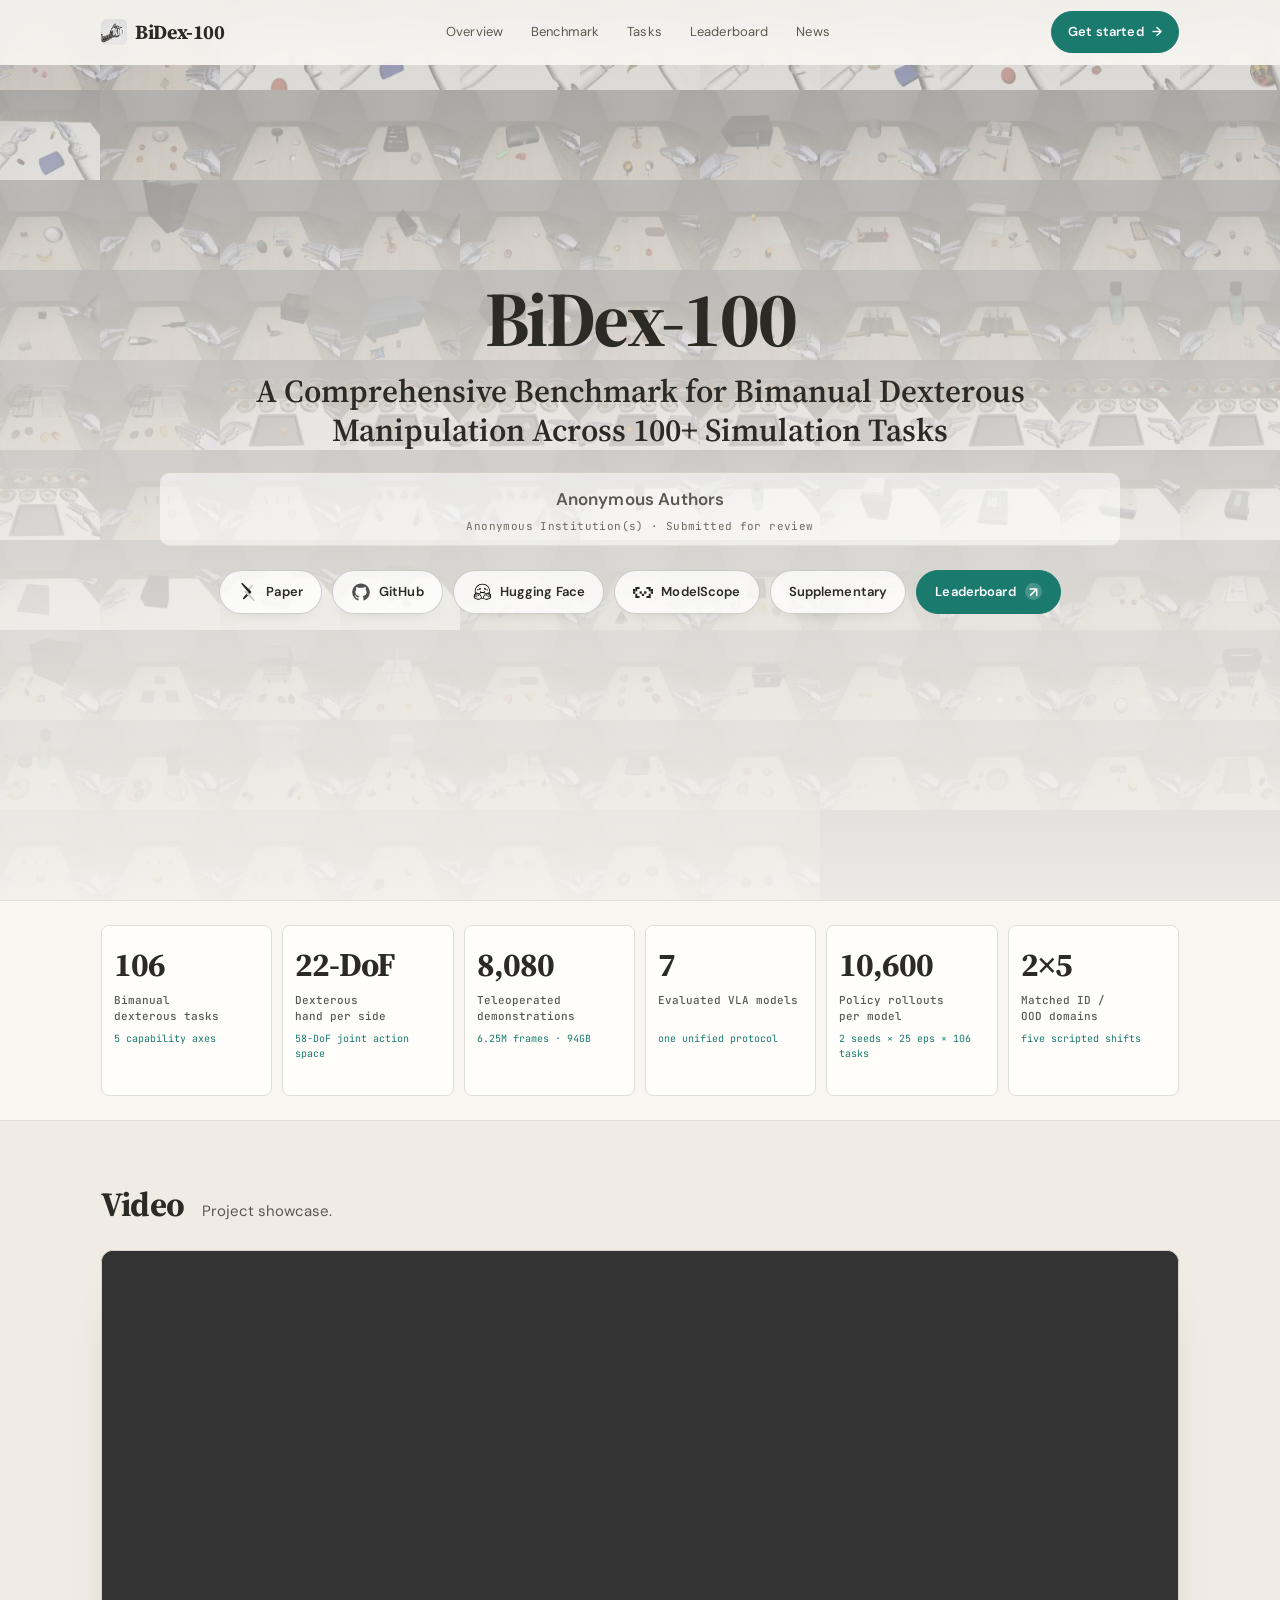
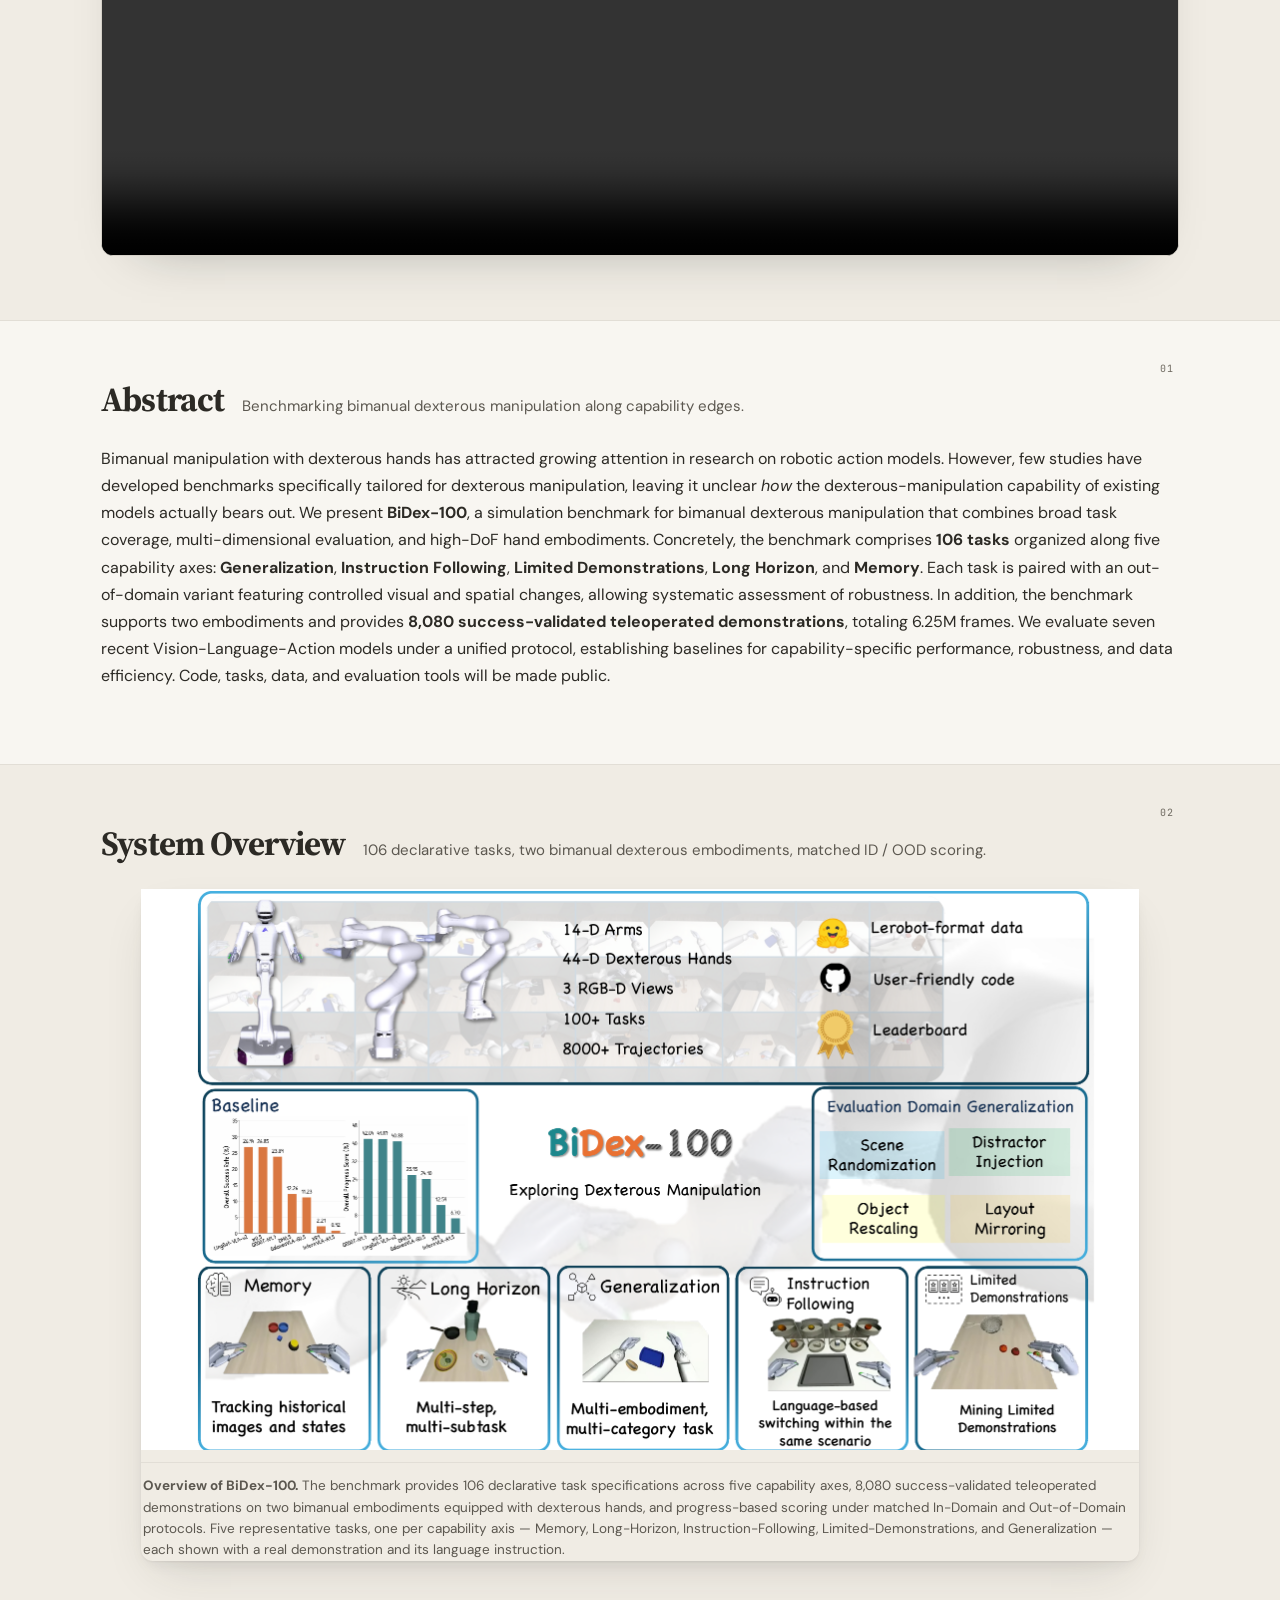
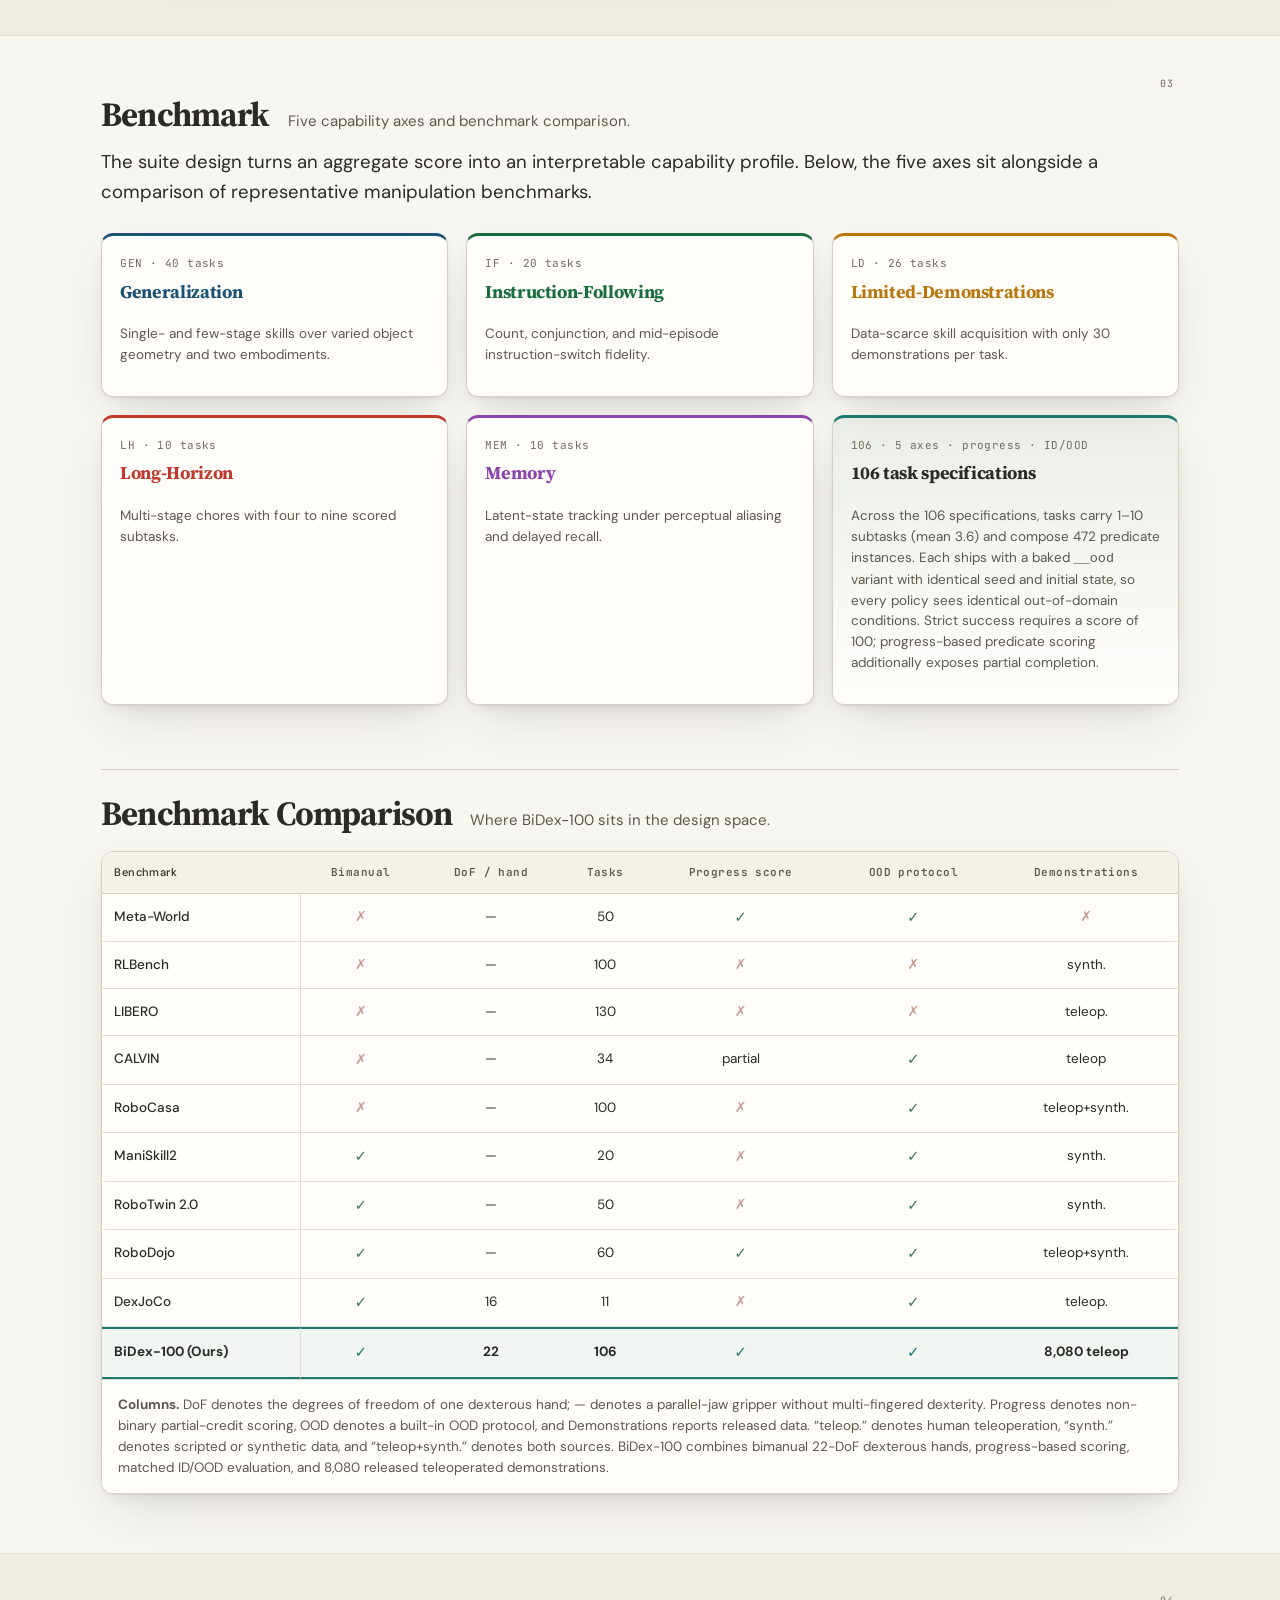
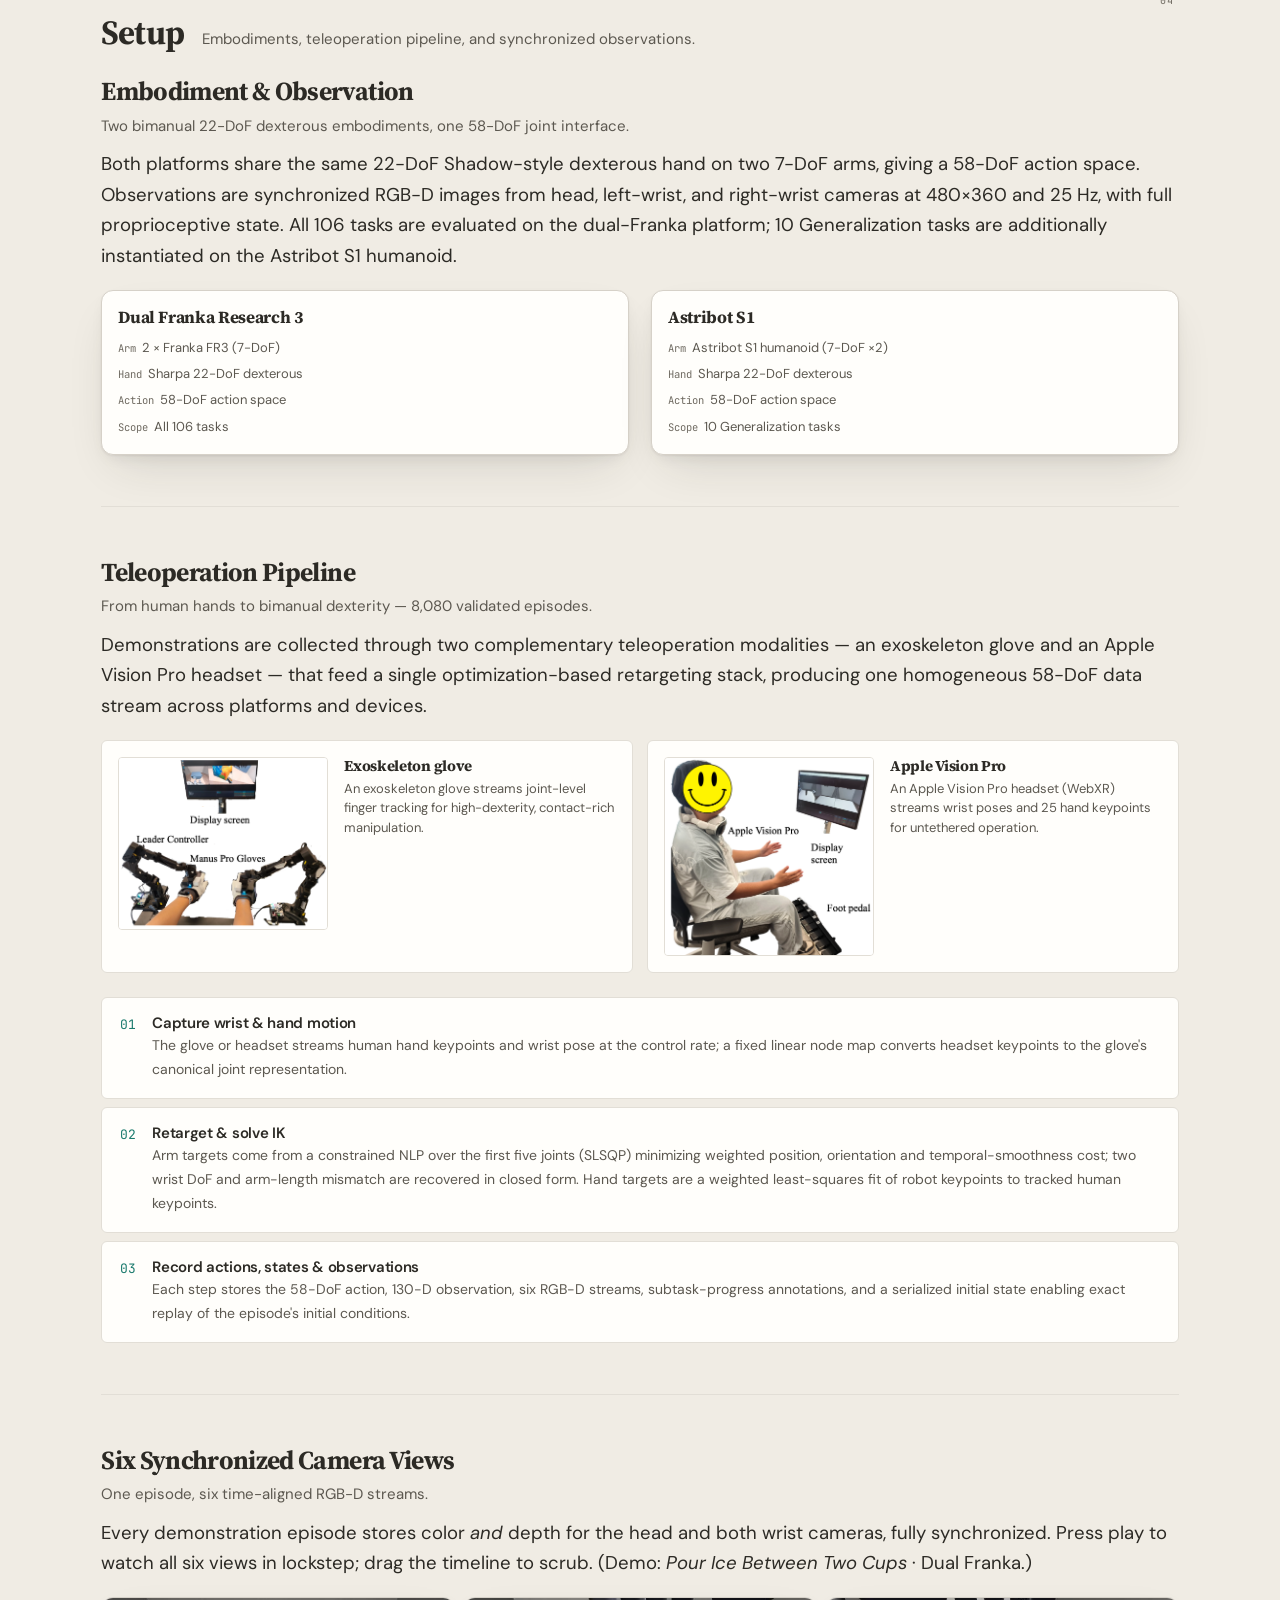
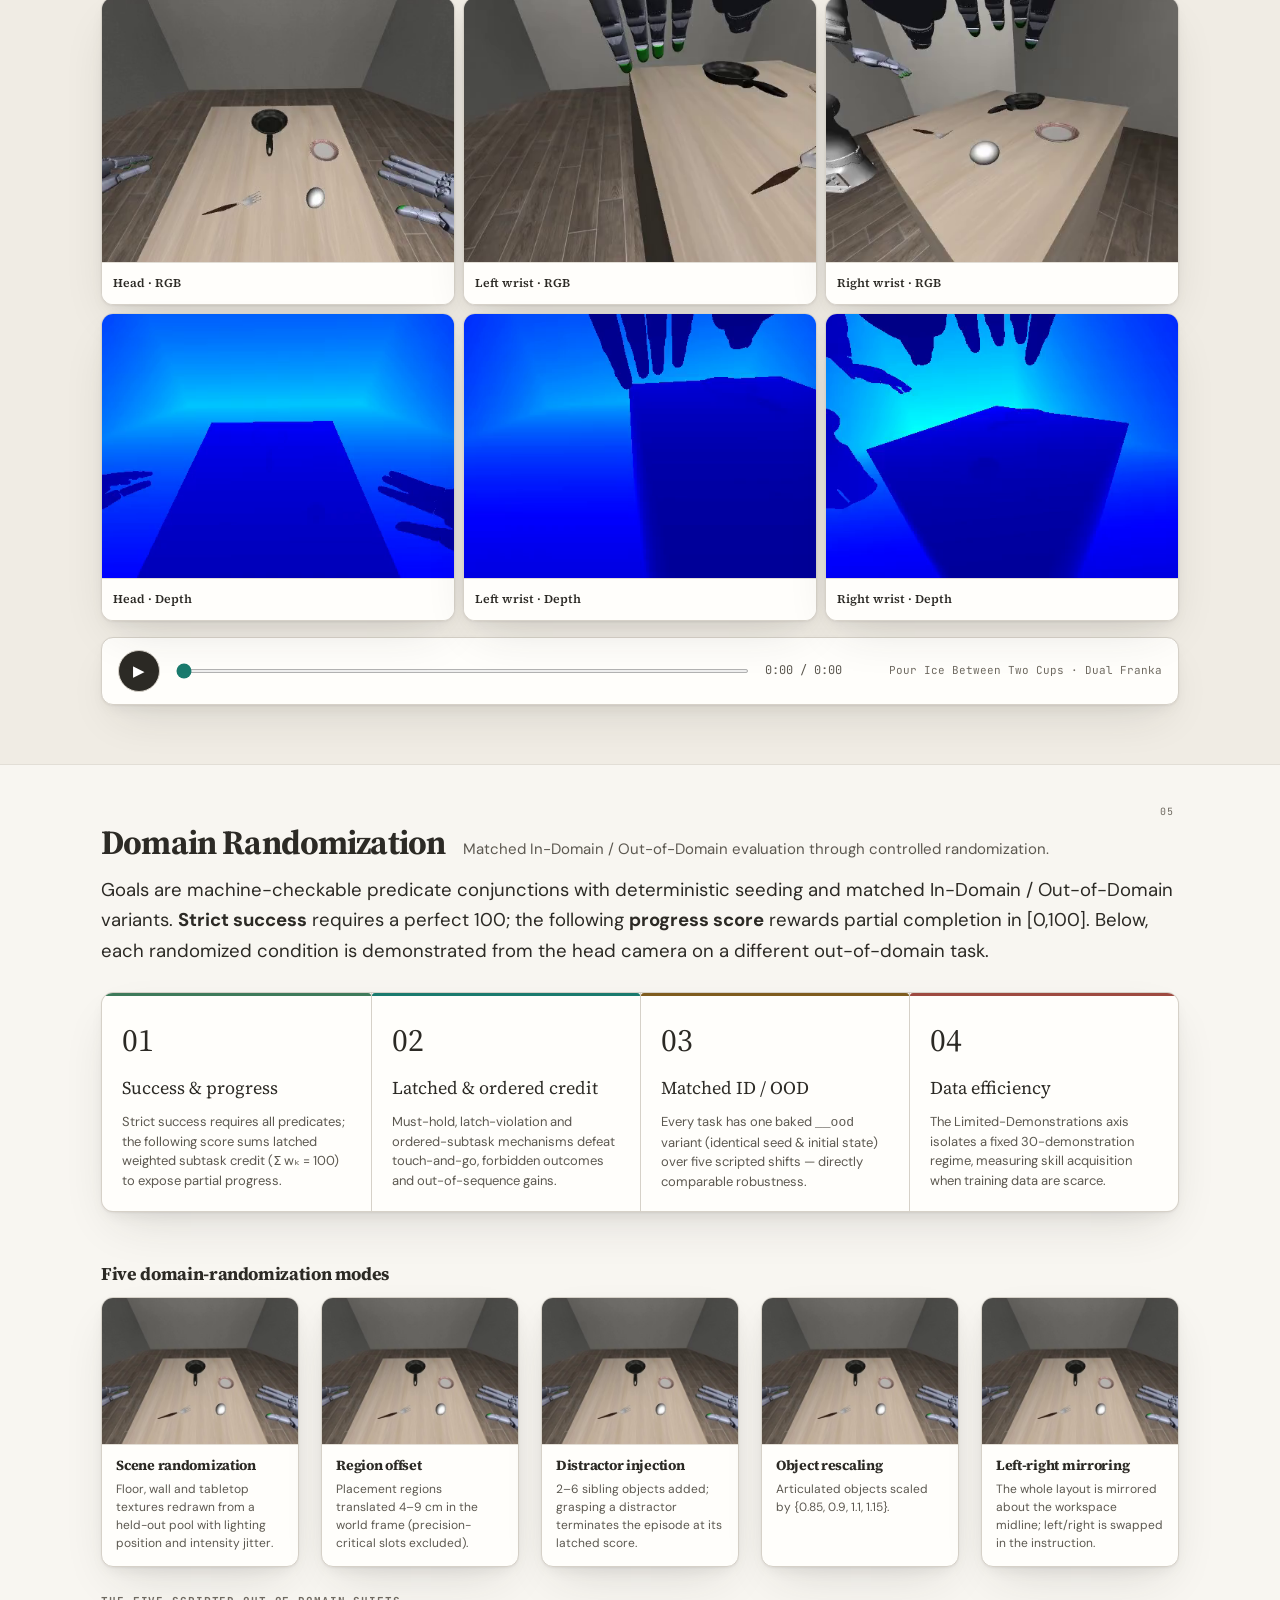
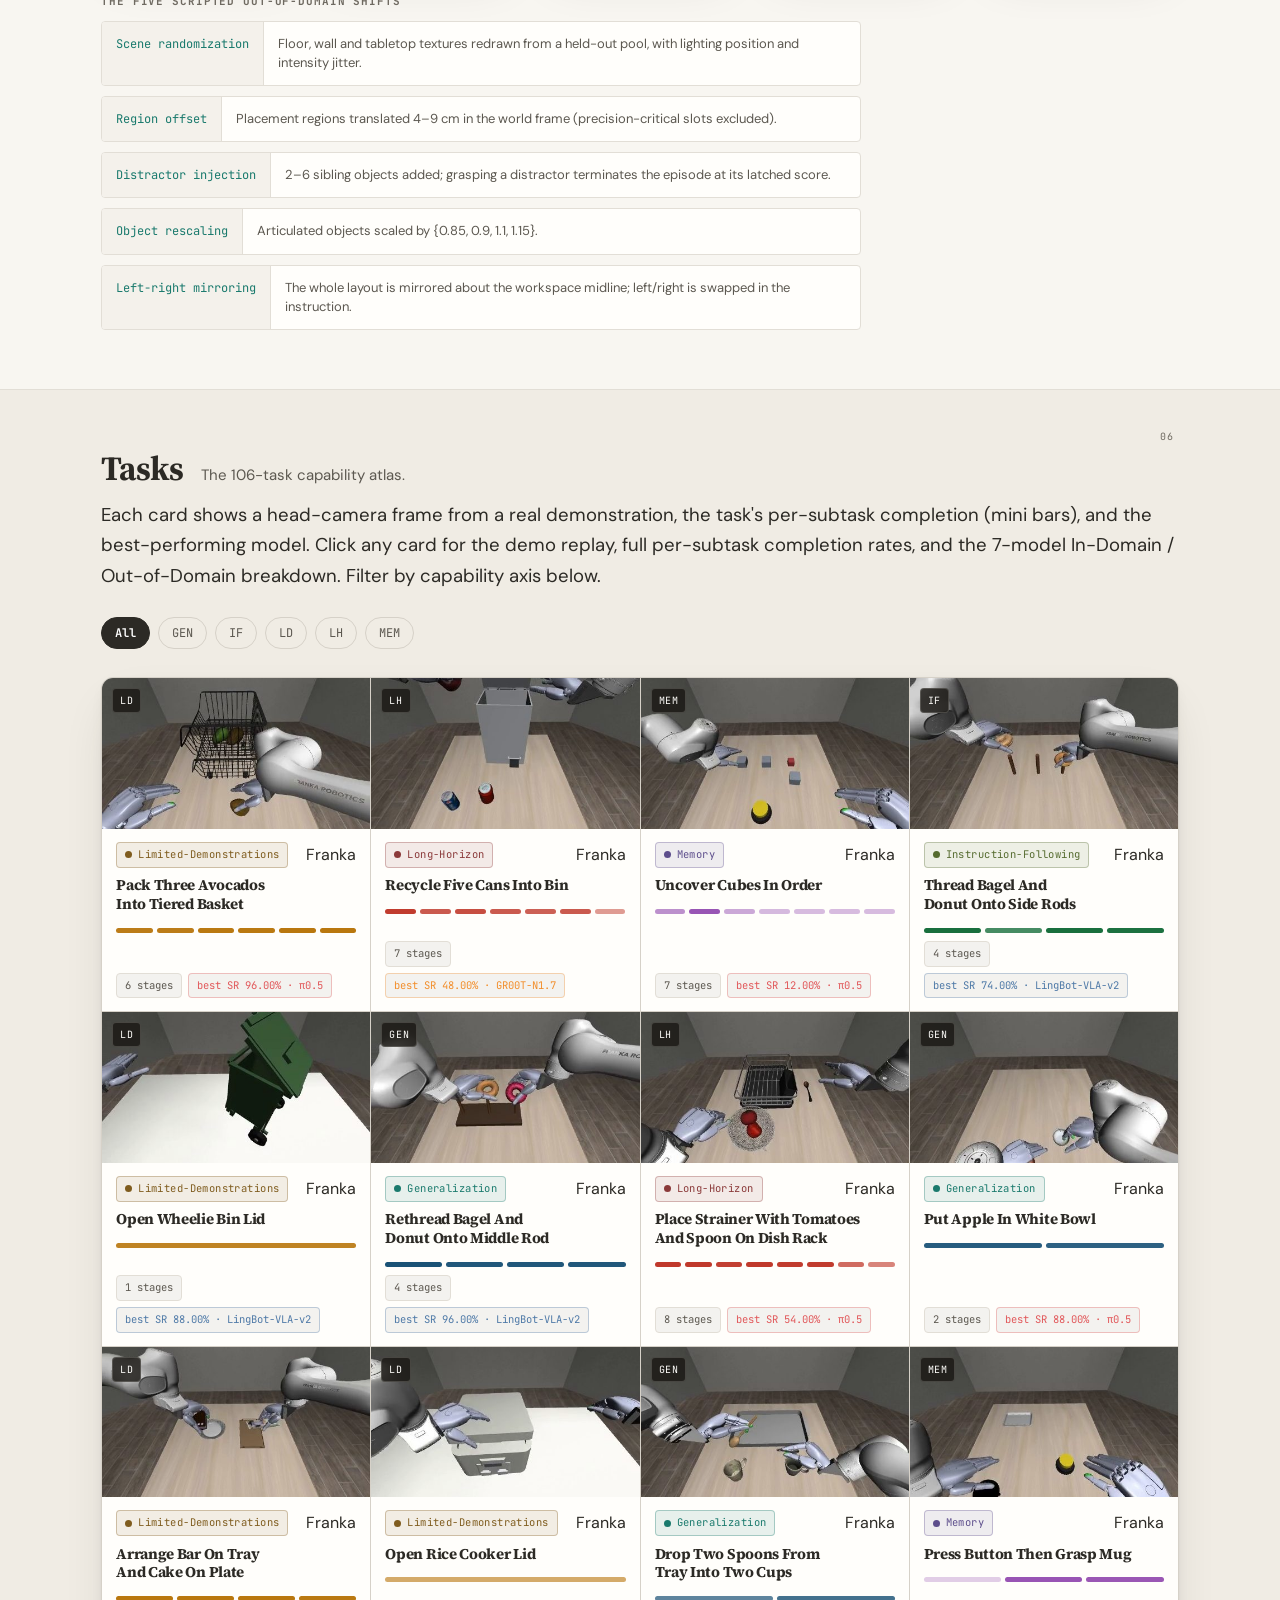
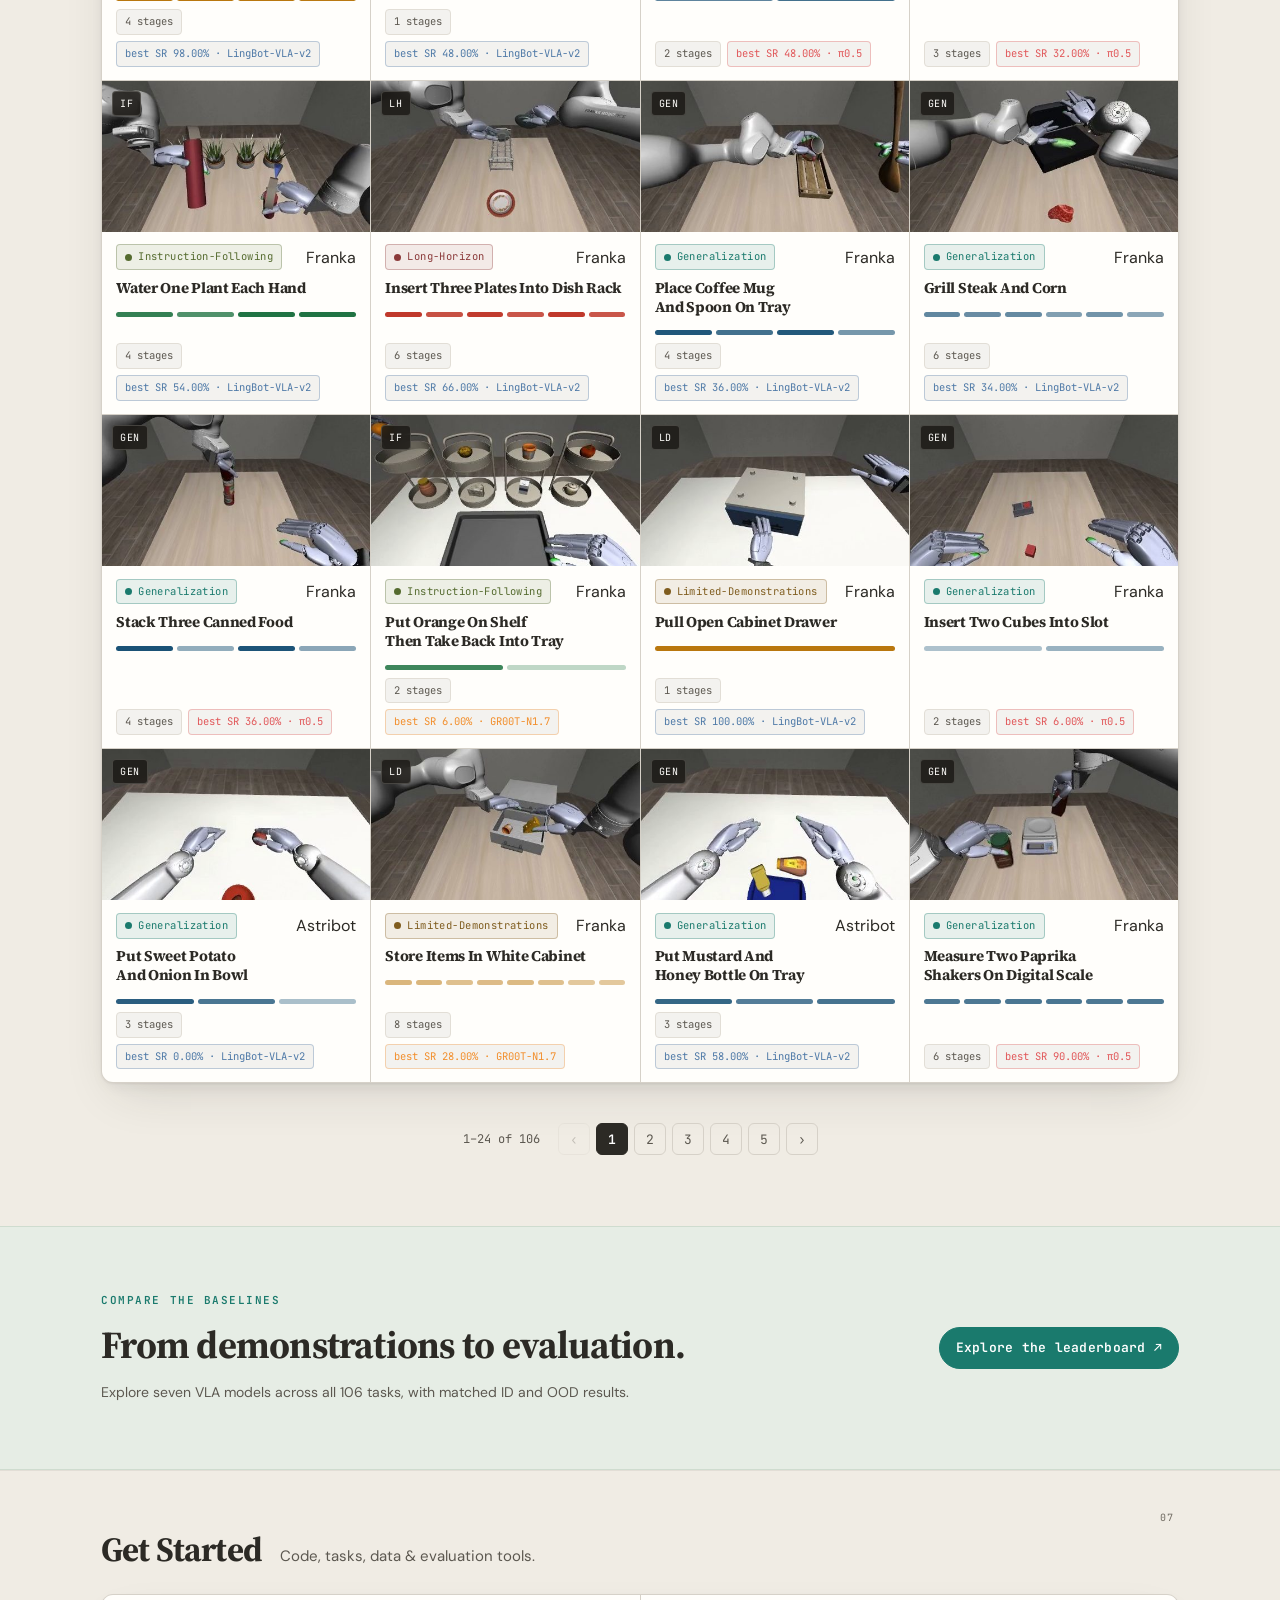
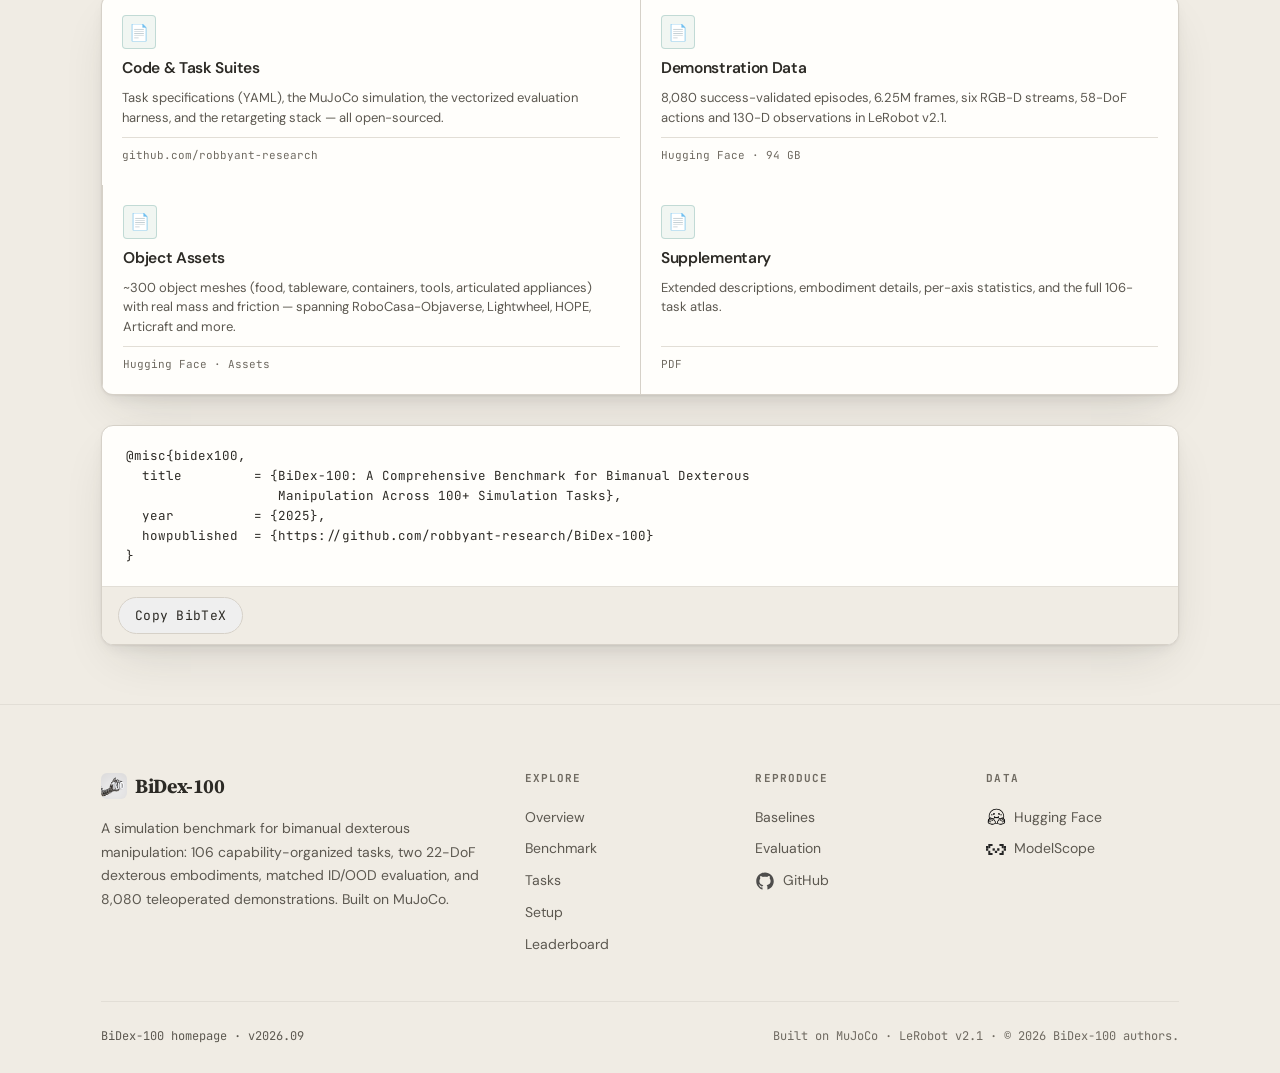
==== commit 3ad5f09d: "gh-pages: restore original homepage palette and compact metric cards" ====
--- a/index.html
+++ b/index.html
@@ -66,7 +66,6 @@
   <div class="hero-bg-scrim" aria-hidden="true"></div>
   <div class="container hero-stage">
     <div class="hero-content">
-      <p class="hero-kicker">Bimanual dexterous manipulation</p>
       <h1 class="hero-wordmark">BiDex-100</h1>
       <p class="hero-subtitle">A Comprehensive Benchmark for Bimanual Dexterous Manipulation Across 100+ Simulation Tasks</p>
       <div class="hero-contributors" aria-label="Authors and affiliations">
@@ -83,20 +82,26 @@
       </nav>
     </div>
   </div>
-  <div class="hero-bottom">
-    <span class="hero-caption">A simulation benchmark.<br>Grounded in real demonstrations.</span>
-    <a class="hero-scroll" href="#capabilities">Explore the benchmark <span aria-hidden="true">↓</span></a>
-    <button class="hero-playback" id="hero-playback" type="button" aria-pressed="false">Pause background <span aria-hidden="true">Ⅱ</span></button>
-  </div>
 </header>
 
-<section class="section stats-section" id="capabilities" aria-labelledby="stats-title">
-  <div class="container">
-    <div class="stats-heading">
-      <div><p class="eyebrow">BiDex-100 at a glance</p><h2 id="stats-title">One benchmark.<br>Multiple capability dimensions.</h2></div>
-      <p>From individual skills to long-horizon coordination, evaluate dexterous policies with shared tasks, data, and a reproducible protocol.</p>
-    </div>
+<section class="stats-section" id="capabilities" aria-label="Benchmark statistics">
+  <div class="container">
     <div class="stats-grid" id="stats-grid"></div>
+  </div>
+</section>
+
+<!-- ================= PROJECT VIDEO ================= -->
+<section class="video-placeholder" id="video">
+  <div class="container hero-banner">
+    <div class="section-head">
+      <p class="eyebrow">Video</p>
+      <h2>Project showcase.</h2>
+    </div>
+    <figure class="hero-evidence">
+      <div class="hero-evidence-frame">
+        <video class="video-showcase-video" src="static/videos/video_compressed.mp4" autoplay muted loop playsinline preload="metadata" controls aria-label="BiDex-100 project showcase"></video>
+      </div>
+    </figure>
   </div>
 </section>
 
@@ -280,21 +285,6 @@
   </div>
 </section>
 
-<!-- ================= PROJECT VIDEO ================= -->
-<section class="video-placeholder" id="video">
-  <div class="container hero-banner">
-    <div class="section-head">
-      <p class="eyebrow">Video</p>
-      <h2>Project showcase.</h2>
-    </div>
-    <figure class="hero-evidence">
-      <div class="hero-evidence-frame">
-        <video class="video-showcase-video" src="static/videos/video_compressed.mp4" autoplay muted loop playsinline preload="metadata" controls aria-label="BiDex-100 project showcase"></video>
-      </div>
-    </figure>
-  </div>
-</section>
-
 <section class="results-invitation">
   <div class="container">
     <div><p class="eyebrow">Compare the baselines</p><h2>From demonstrations to evaluation.</h2><p>Explore seven VLA models across all 106 tasks, with matched ID and OOD results.</p></div>
--- a/static/css/layout.css
+++ b/static/css/layout.css
@@ -1,54 +1,19 @@
 /* Fullscreen project cover and a separate, paper-toned results workspace. */
-.home-page > .nav{position:fixed;inset:0 0 auto;}
-.home-page .nav:not(.solid){background:linear-gradient(180deg,rgba(15,25,23,.5),transparent);}
-.home-page .nav:not(.solid) .brand-text,
-.home-page .nav:not(.solid) .nav-links a{color:#fffefb;}
-.home-page .nav:not(.solid) .nav-links a:hover{background:rgba(255,255,255,.12);}
-.home-page .nav:not(.solid) .burger{color:#fffefb;border-color:rgba(255,255,255,.35);}
-.home-page .nav:not(.solid) .brand-text::before{background-color:rgba(255,255,255,.9);}
+.home-page > .nav{position:fixed;inset:0 0 auto;background:rgba(248,246,241,.92);backdrop-filter:blur(14px);}
 .nav-links .page-current{background:var(--accent-pale);color:var(--accent);}
 
-.hero.hero-fullscreen{min-height:100vh;min-height:100svh;padding:0;display:flex;flex-direction:column;justify-content:center;background:#182622;isolation:isolate;}
-.hero-fullscreen .hero-bg-video{z-index:-2;filter:saturate(.75);pointer-events:none;}
-.hero-fullscreen .hero-bg-scrim{z-index:-1;background:linear-gradient(180deg,rgba(10,22,19,.48),rgba(13,27,24,.58) 45%,rgba(10,24,20,.84));}
-.hero-stage{width:100%;padding-top:136px;padding-bottom:132px;}
-.hero-fullscreen .hero-content{max-width:1100px;}
-.hero-kicker{font:500 11px var(--mono);letter-spacing:.22em;text-transform:uppercase;color:#d4e6df;margin:0 0 30px;}
-.hero-fullscreen .hero-wordmark{font-size:clamp(78px,10vw,144px);font-weight:600;color:#fffefb;letter-spacing:-.055em;line-height:.94;margin:0 0 30px;}
+/* Retain the original color and type rules from style.css. */
+.hero.hero-fullscreen{min-height:100vh;min-height:100svh;padding:0;display:flex;flex-direction:column;justify-content:center;background:var(--paper);isolation:isolate;}
+.hero-fullscreen .hero-bg-video{pointer-events:none;}
+.hero-stage{width:100%;padding-block:100px;}
 .hero-fullscreen .hero-wordmark::after{display:none;}
-.hero-fullscreen .hero-subtitle{font-family:var(--body);font-size:clamp(19px,2.1vw,27px);font-weight:400;line-height:1.5;max-width:740px;color:#f4f3ec;margin:0 auto 30px;letter-spacing:-.025em;}
-.hero-fullscreen .hero-contributors{padding:0;min-height:0;max-width:none;margin:0 auto 36px;border:0;border-radius:0;background:transparent;}
-.hero-fullscreen .hero-author-slot{color:#f3f1e9;font-size:14px;font-weight:500;}
-.hero-fullscreen .hero-affiliation-slot{color:#c7d4cd;font-size:10px;letter-spacing:.025em;}
-.hero-fullscreen .cta{gap:10px;margin:0;}
-.hero-fullscreen .cta .btn{min-height:46px;padding:11px 17px;}
-.hero-fullscreen .cta .btn-resource{background:#fffefb;border-color:#fffefb;color:var(--text);box-shadow:none;}
-.hero-fullscreen .cta .btn-resource:hover{background:#e6ede7;border-color:#e6ede7;}
-.hero-fullscreen .cta .btn-primary{background:#74c4aa;color:#10291f;border-color:#74c4aa;}
-.hero-fullscreen .cta .btn-primary:hover{background:#9ed8c3;}
-.hero-bottom{position:absolute;bottom:0;inset-inline:0;max-width:var(--maxw);margin:auto;padding:0 clamp(20px,4vw,56px) 28px;display:grid;grid-template-columns:1fr 1fr 1fr;align-items:end;gap:20px;color:#d4dfd7;}
-.hero-caption{font:11px/1.65 var(--body);}
-.hero-scroll{display:flex;flex-direction:column;align-items:center;gap:8px;font:10px var(--mono);letter-spacing:.05em;color:#edf2eb;}
-.hero-scroll span{font:23px var(--body);line-height:1;}
-.hero-scroll:hover{color:#9ed8c3;}
-.hero-playback{justify-self:end;display:flex;gap:12px;align-items:center;min-height:36px;padding:5px 0;background:none;border:0;border-bottom:1px solid rgba(255,255,255,.35);color:#e4ece5;font:10px var(--mono);cursor:pointer;}
-.hero-playback:hover{color:#fff;border-bottom-color:#fff;}
 
-.stats-section{padding:clamp(56px,6.5vw,96px) 0;background:var(--paper);}
-.stats-heading{display:flex;gap:48px;align-items:end;justify-content:space-between;margin-bottom:36px;}
-.stats-heading .eyebrow{margin:0 0 15px;font-size:10px;letter-spacing:.15em;}
-.stats-heading h2{font-size:clamp(29px,3.5vw,46px);line-height:1.14;margin:0;}
-.stats-heading h2::after{display:none;}
-.stats-heading > p{max-width:360px;margin:0 0 3px;color:var(--text-dim);font-size:14px;line-height:1.75;}
-.stats-grid{display:grid;grid-template-columns:repeat(3,minmax(0,1fr));gap:16px;}
-.stat-card{aspect-ratio:1;display:flex;flex-direction:column;justify-content:flex-end;padding:clamp(20px,2.5vw,34px);position:relative;min-width:0;background:var(--surface);border:1px solid var(--line);border-radius:10px;transition:background .2s,border-color .2s;}
-.stat-card:nth-child(2),.stat-card:nth-child(6){background:#e9eee7;}
-.stat-card:nth-child(4){background:#eee9e0;}
-.stat-card:hover{border-color:var(--accent);background:#e3ece5;}
-.stat-index{position:absolute;top:24px;left:clamp(20px,2.5vw,34px);font:10px var(--mono);color:var(--text-faint);letter-spacing:.1em;}
-.stat-value{font:600 clamp(32px,5.5vw,72px)/1 var(--display);letter-spacing:-.05em;color:var(--accent);margin-bottom:20px;white-space:nowrap;}
-.stat-card h3{font:600 clamp(13px,1.3vw,18px)/1.35 var(--body);margin:0 0 7px;letter-spacing:-.02em;}
-.stat-card p{font:11px/1.5 var(--mono);color:var(--text-faint);margin:0;}
+.stats-section{padding:24px 0;background:var(--paper);border-block:1px solid var(--line);}
+.stats-grid{display:grid;grid-template-columns:repeat(6,minmax(0,1fr));gap:10px;}
+.stat-card{aspect-ratio:1;display:flex;flex-direction:column;justify-content:flex-start;min-width:0;padding:22px 12px;background:var(--surface);border:1px solid var(--line);border-radius:8px;}
+.stat-value{font:700 clamp(26px,2.6vw,34px)/1 var(--display);letter-spacing:-.03em;color:var(--bone);margin-bottom:12px;white-space:nowrap;}
+.stat-card h3{font:500 11px/1.45 var(--mono);color:var(--text-dim);min-height:32px;margin:0 0 6px;letter-spacing:0;}
+.stat-card p{font:10px/1.5 var(--mono);color:var(--accent);margin:0;}
 .video-showcase-video{width:100%;height:auto;display:block;aspect-ratio:16/9;object-fit:cover;border-radius:var(--r-lg);}
 .results-invitation{padding:clamp(44px,5vw,76px) 0;background:#e6ede5;border-block:1px solid #cfdccf;}
 .results-invitation .container{display:flex;gap:36px;align-items:center;justify-content:space-between;}
@@ -102,35 +67,18 @@
 .results-empty{padding:36px!important;white-space:normal!important;color:var(--text-dim);}
 button:focus-visible,a:focus-visible{outline:2px solid var(--accent);outline-offset:4px;}
 
-@media(min-width:1600px){.hero-stage{padding-block:160px;}}
 @media(max-width:1080px){
-  .hero-stage{padding-top:132px;padding-bottom:140px;}
-  .hero-fullscreen .hero-wordmark{font-size:clamp(76px,12vw,120px);}
-  .stats-heading{gap:28px;}
+  .stats-grid{grid-template-columns:repeat(3,minmax(0,1fr));}
+  .stat-card{aspect-ratio:auto;min-height:160px;padding:20px;}
   .results-gallery-link{display:none!important;}
 }
 @media(max-width:760px){
-  .hero.hero-fullscreen{min-height:max(100svh,740px);}
-  .hero-stage{padding:116px 24px 140px;}
-  .hero-kicker{font-size:9px;letter-spacing:.12em;margin-bottom:24px;}
-  .hero-fullscreen .hero-wordmark{font-size:clamp(68px,14vw,100px);margin-bottom:25px;}
-  .hero-fullscreen .hero-subtitle{font-size:18px;line-height:1.55;max-width:520px;margin-bottom:26px;}
-  .hero-fullscreen .hero-contributors{margin-bottom:28px;}
-  .hero-fullscreen .hero-affiliation-slot{font-size:9px;max-width:280px;margin-inline:auto;}
-  .hero-fullscreen .cta{gap:9px;max-width:440px;margin-inline:auto;}
-  .hero-fullscreen .cta .btn{min-height:43px;padding:10px 14px;font-size:12px;}
-  .hero-bottom{grid-template-columns:1fr 1fr;padding-bottom:24px;gap:20px;}
-  .hero-caption{display:none;}
-  .hero-scroll{align-items:flex-start;font-size:9px;}
-  .hero-playback{font-size:9px;}
-  .stats-heading{flex-direction:column;align-items:start;gap:18px;margin-bottom:26px;}
-  .stats-heading > p{max-width:500px;font-size:13px;}
+  .hero-stage{padding-block:100px;}
+  .hero-fullscreen .cta .btn{padding-inline:12px;}
+  .stats-section{padding:16px 0;}
   .stats-grid{grid-template-columns:repeat(2,minmax(0,1fr));gap:10px;}
-  .stat-card{padding:18px;border-radius:7px;}
-  .stat-index{top:16px;left:18px;font-size:9px;}
-  .stat-value{font-size:clamp(32px,6.6vw,48px);margin-bottom:12px;}
-  .stat-card h3{font-size:12px;margin-bottom:5px;}
-  .stat-card p{font-size:9px;line-height:1.45;}
+  .stat-card{min-height:145px;padding:18px;}
+  .stat-value{font-size:30px;}
   .results-invitation .container{flex-direction:column;align-items:start;gap:24px;}
   .results-header{padding:30px 0 34px;}
   .back-link{margin-bottom:28px;}
@@ -154,7 +102,5 @@
 }
 @media(max-width:375px){
   .nav-cta .btn>span{display:none;}
-  .hero-fullscreen .cta .btn{padding-inline:10px;font-size:11px;}
-  .stat-card{padding:15px;}.stat-index{left:15px;}.stat-card h3{font-size:11px;}.stat-value{font-size:30px;}
 }
 @media(prefers-reduced-motion:reduce){html{scroll-behavior:auto;}.fade-in{opacity:1;transform:none;transition:none;}}
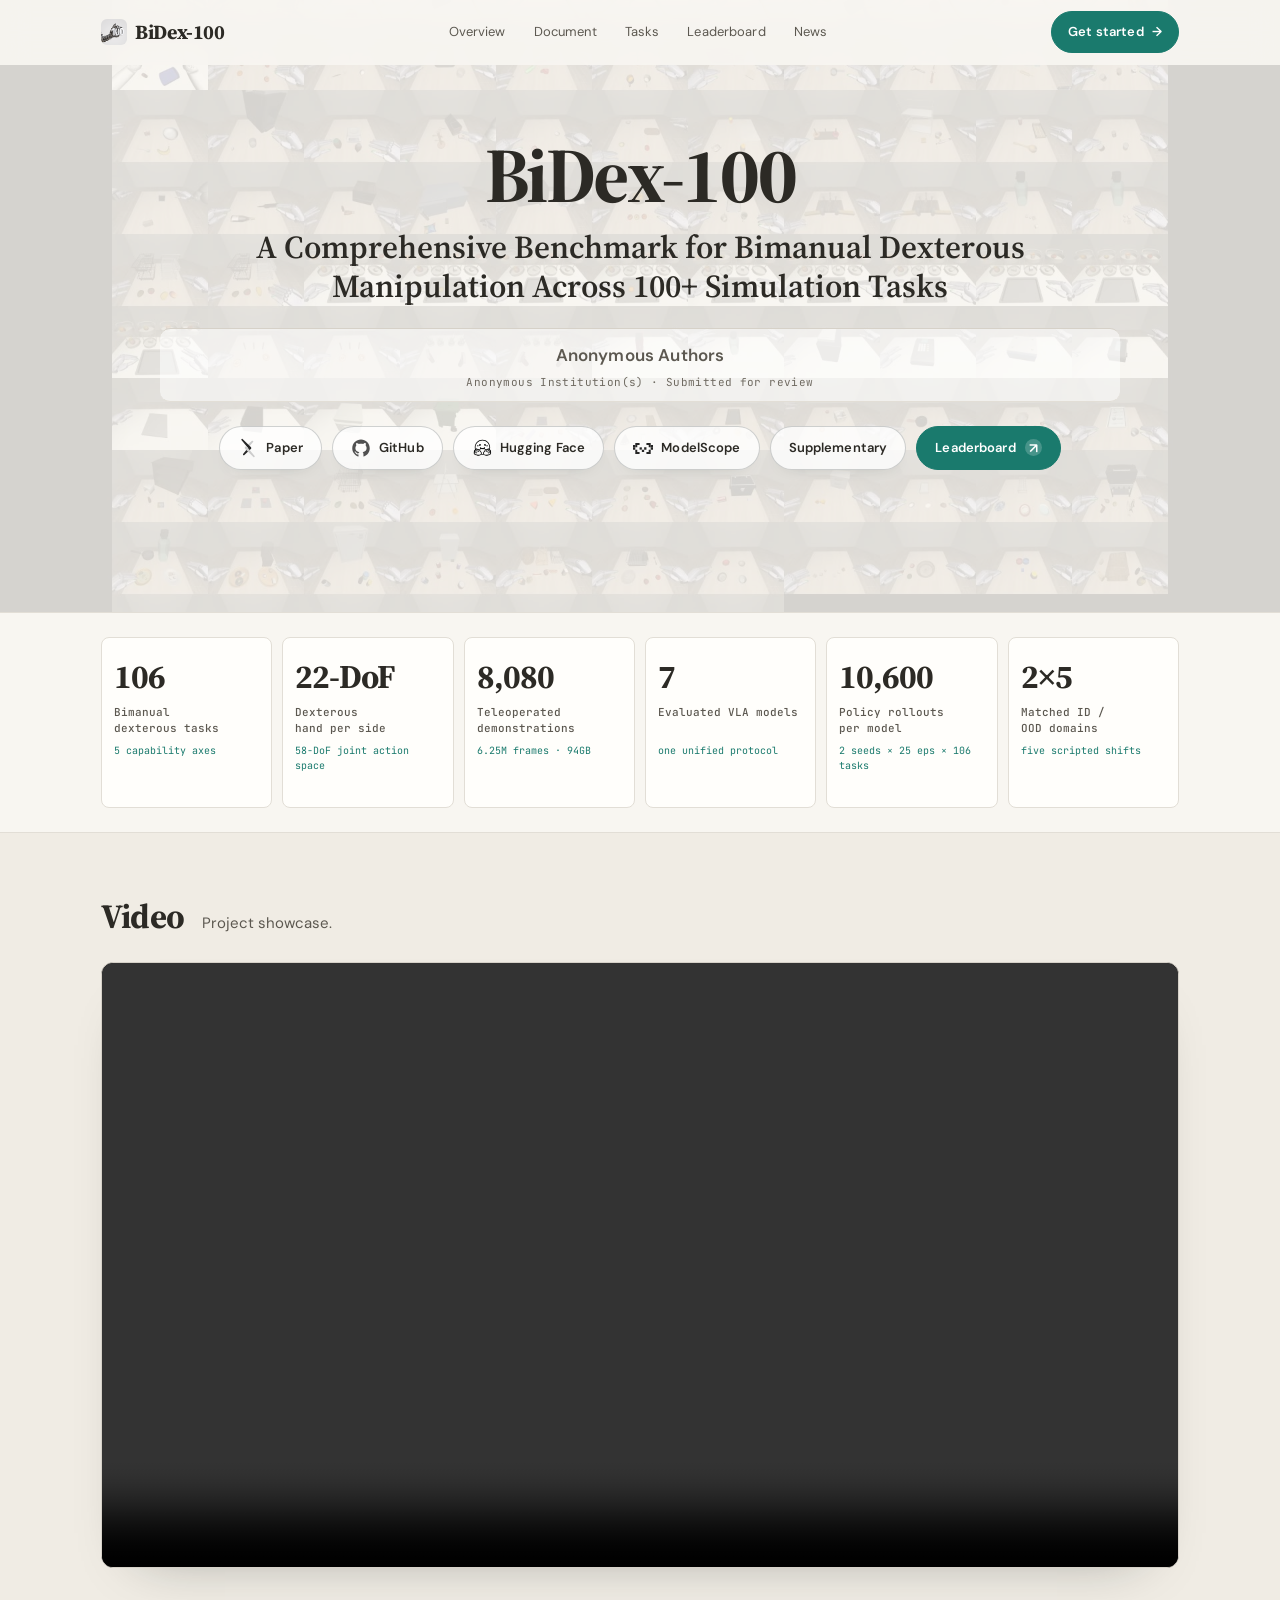
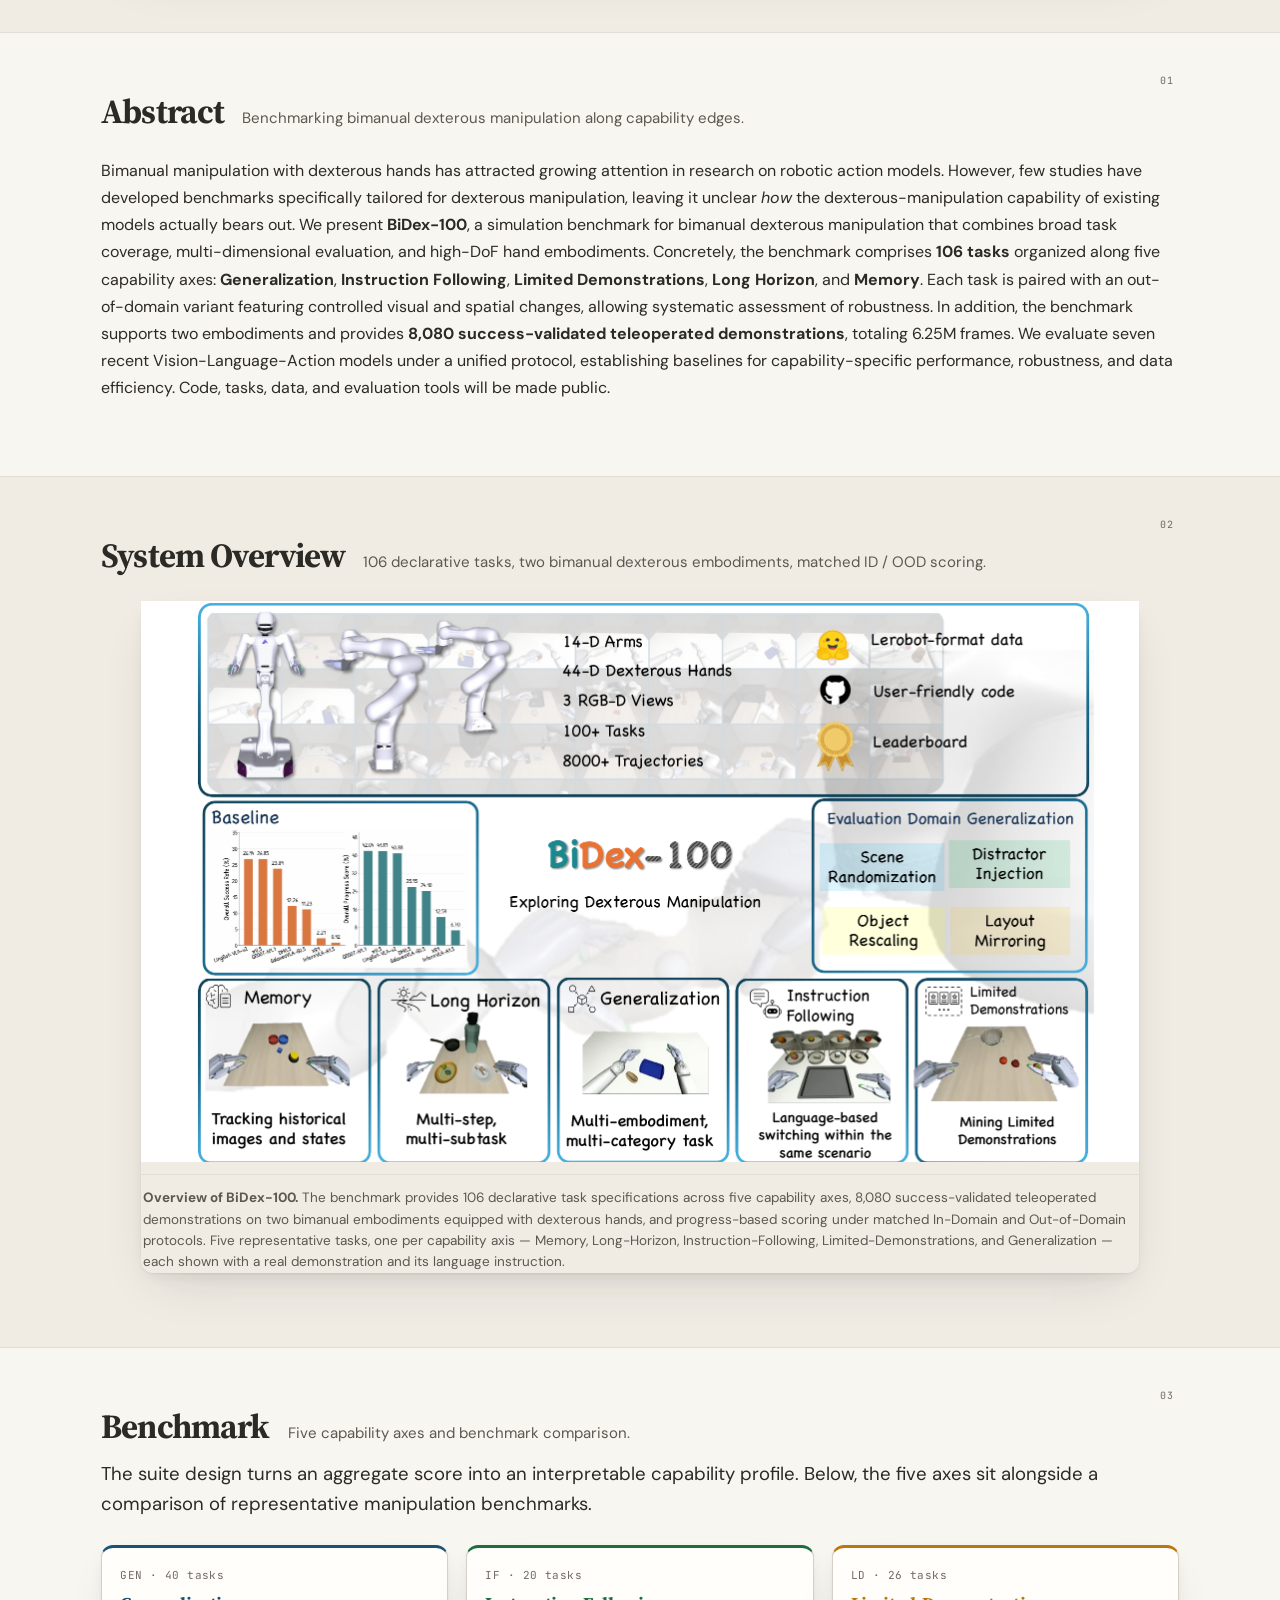
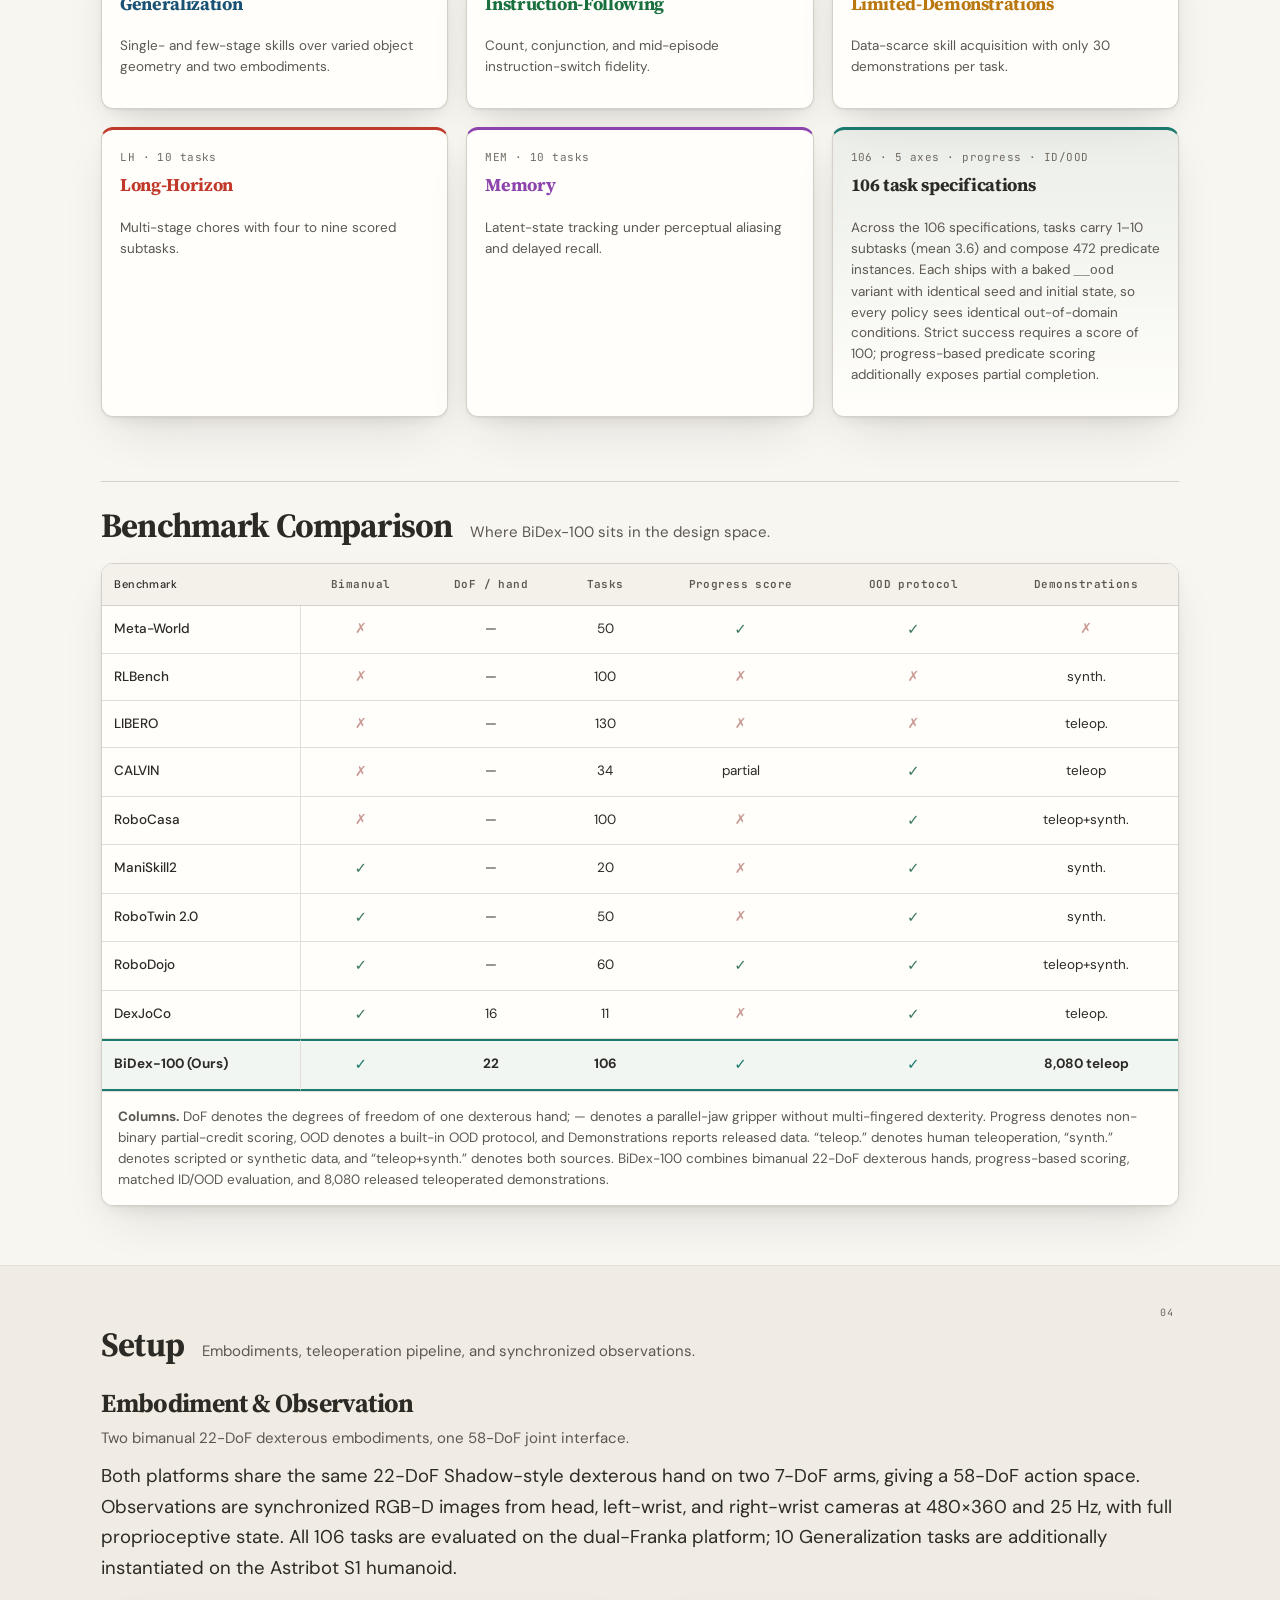
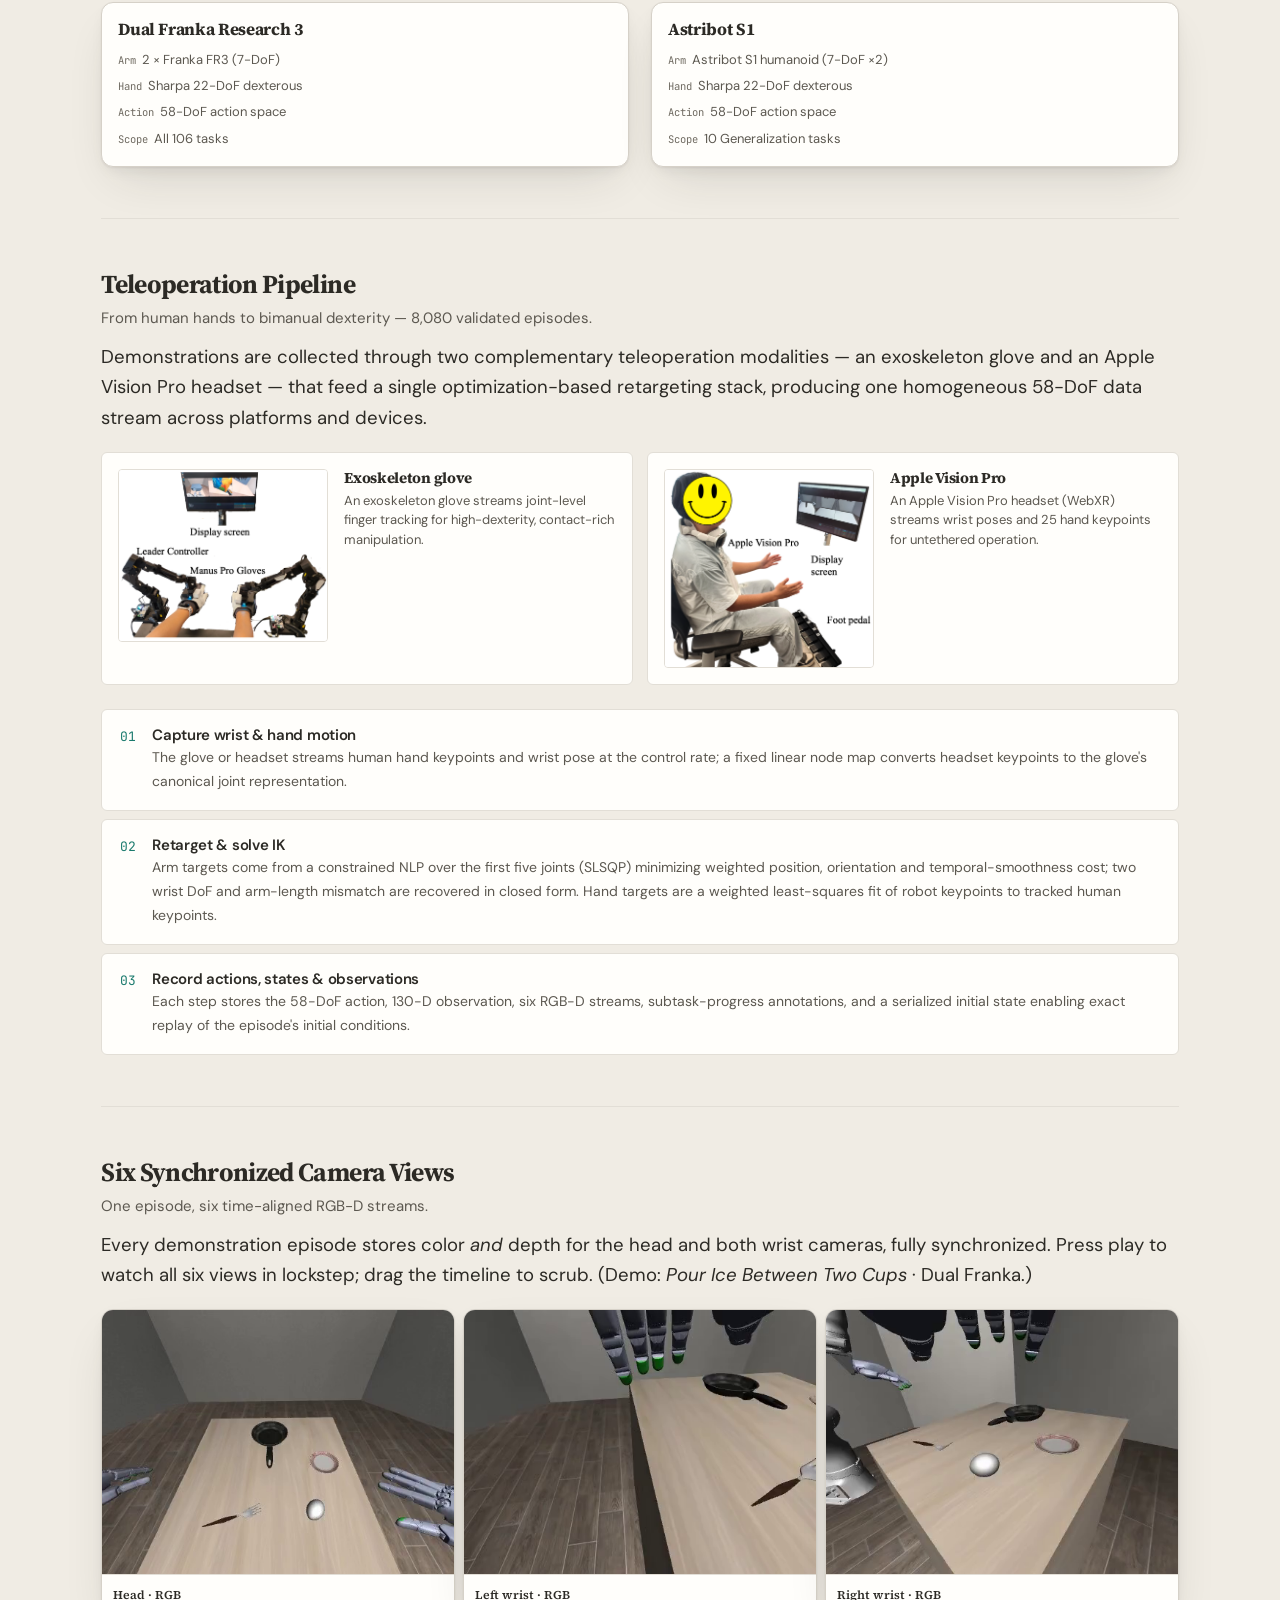
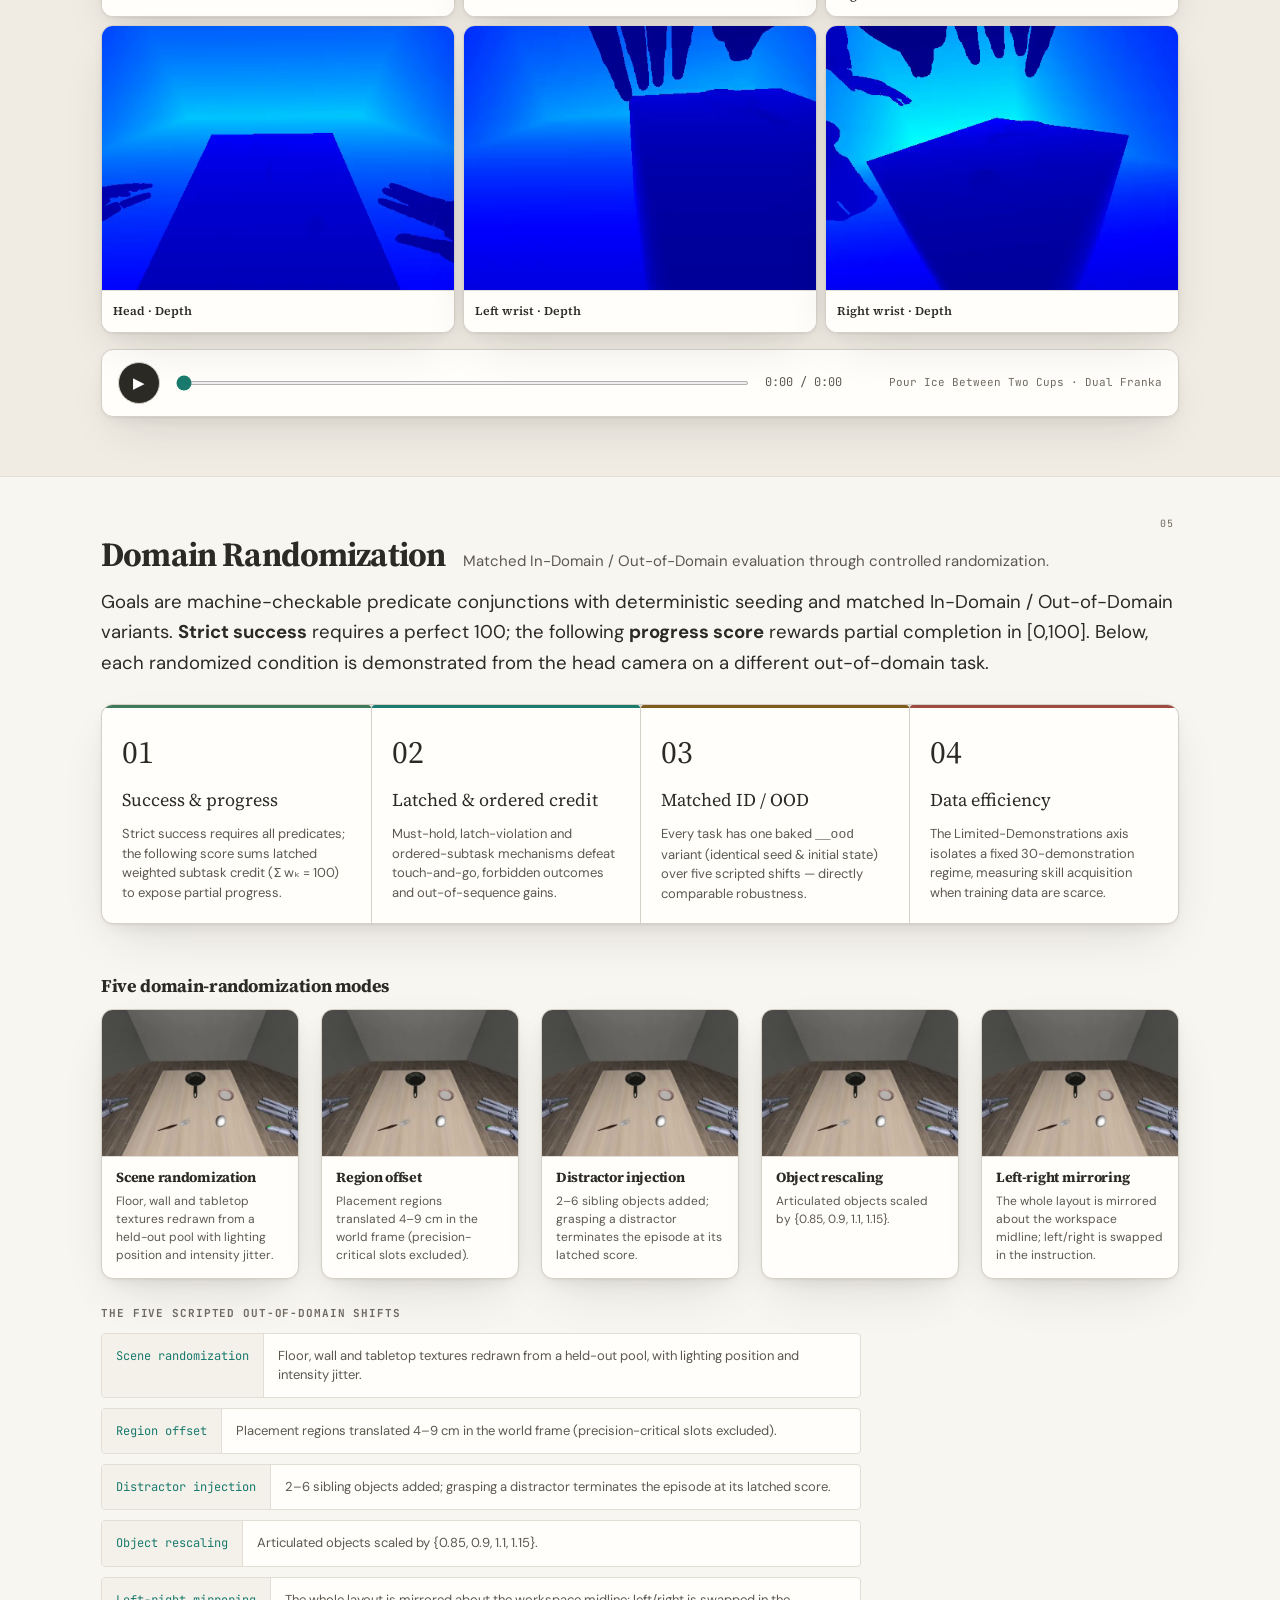
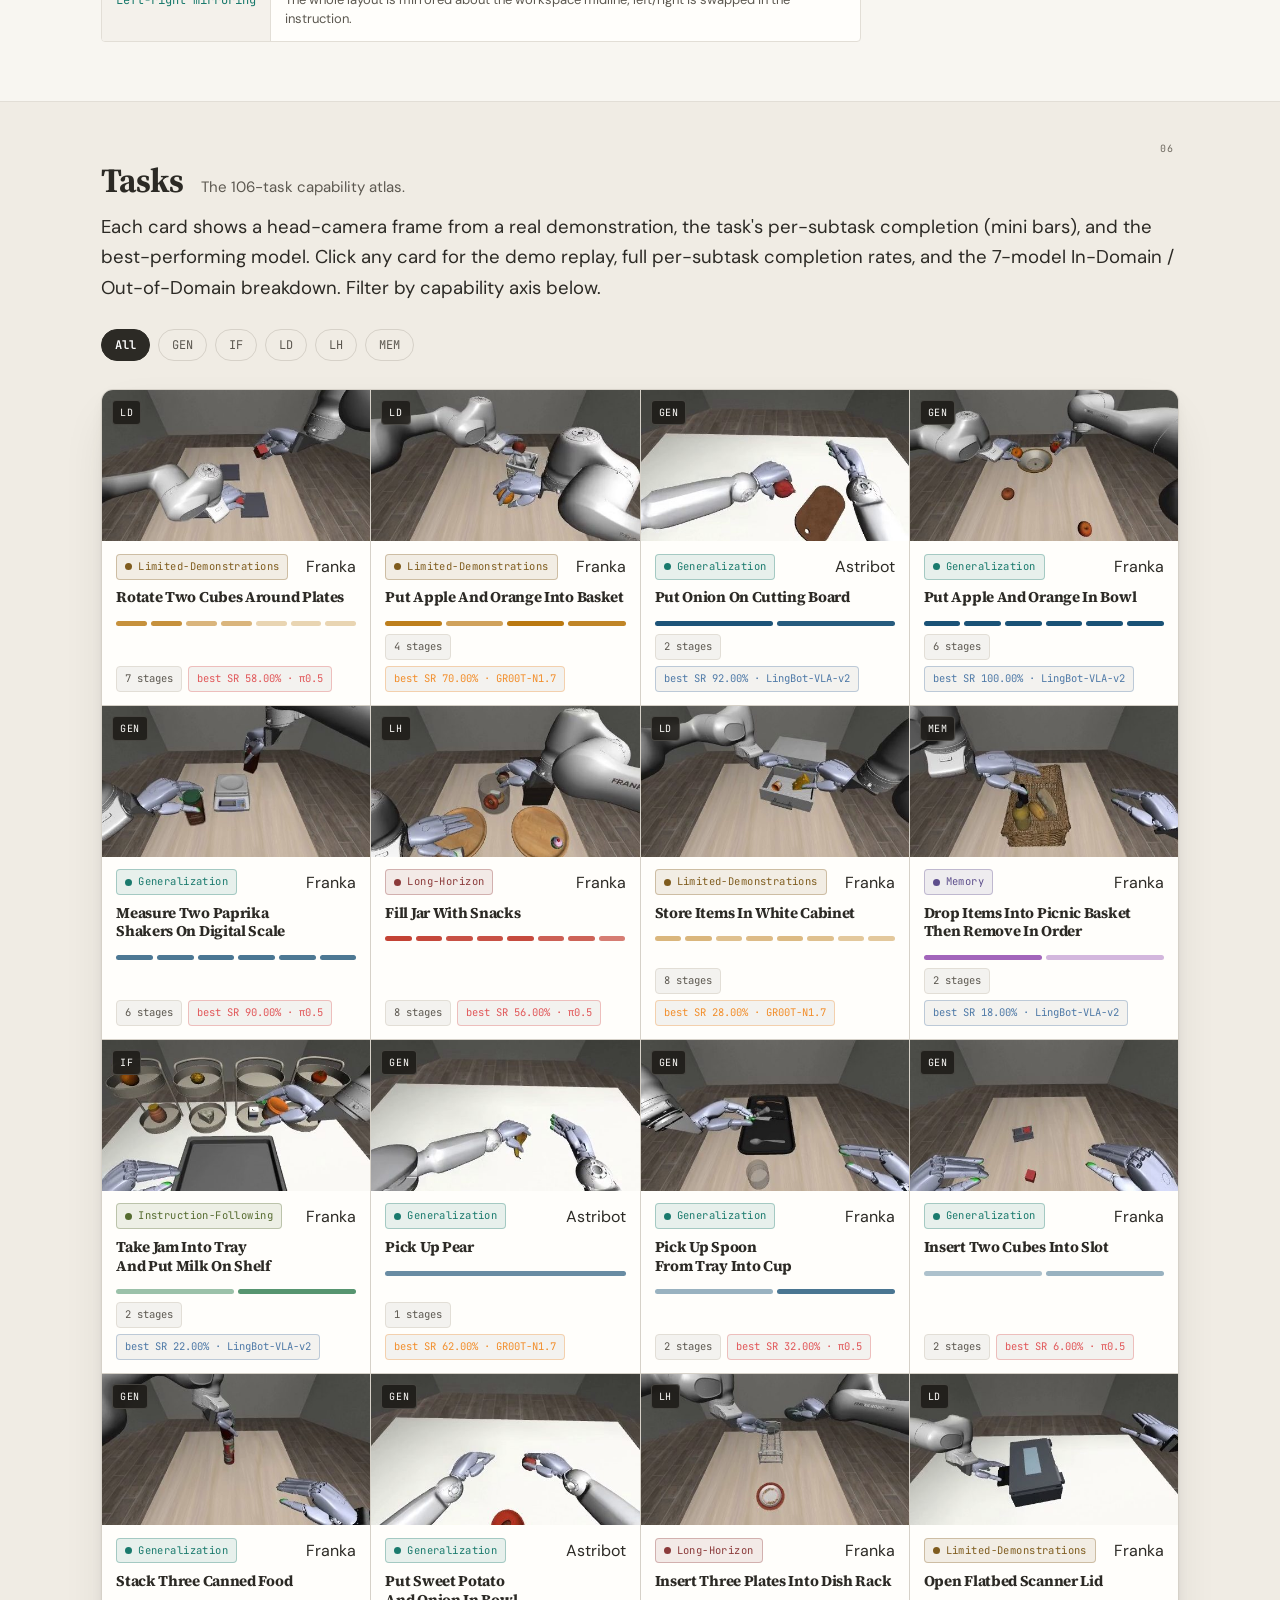
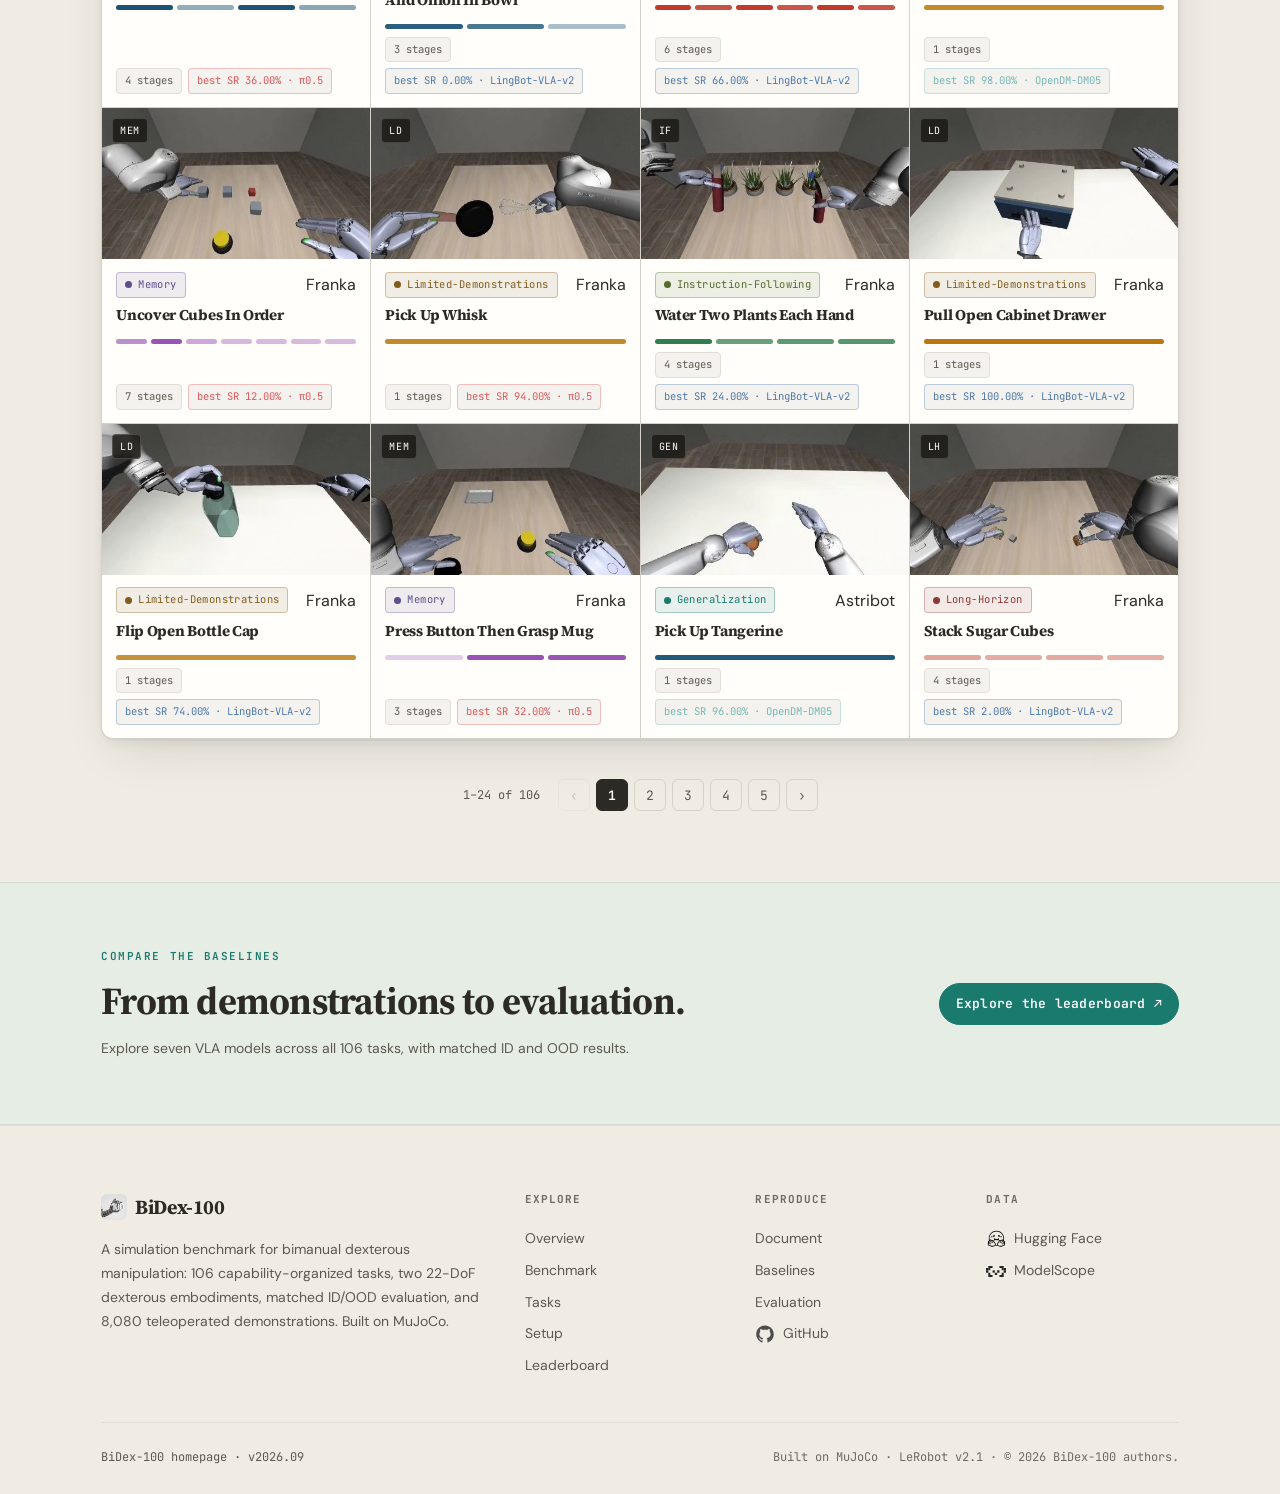
==== commit 8814f9bc: "gh-pages: publish model documentation and full evaluation examples" ====
--- a/index.html
+++ b/index.html
@@ -31,13 +31,13 @@
     </a>
     <div class="nav-links" id="nav-links">
       <a href="#overview">Overview</a>
-      <a href="#benchmark">Benchmark</a>
+      <a href="document.html">Document</a>
       <a href="#get-started">Tasks</a>
       <a href="leaderboard.html">Leaderboard</a>
       <a href="leaderboard.html#news">News</a>
     </div>
     <div class="nav-cta">
-      <a href="#docs" class="btn btn-primary">Get started <span class="btn-arrow" aria-hidden="true">→</span></a>
+      <a href="document.html" class="btn btn-primary">Get started <span class="btn-arrow" aria-hidden="true">→</span></a>
       <button class="burger" id="burger" aria-label="Open menu" aria-expanded="false"><span></span><span></span><span></span></button>
     </div>
   </div>
@@ -49,13 +49,12 @@
     <button class="drawer-close" id="drawer-close" aria-label="Close menu">×</button>
   </div>
   <a href="#overview">Overview</a>
-  <a href="#benchmark">Benchmark</a>
+  <a href="document.html">Document</a>
   <a href="#setup">Setup</a>
   <a href="#domain-randomization">Domain Randomization</a>
   <a href="#get-started">Tasks</a>
   <a href="leaderboard.html">Leaderboard</a>
   <a href="leaderboard.html#news">News</a>
-  <a href="#docs">Get Started</a>
 </div>
 
 <main id="top">
@@ -292,30 +291,6 @@
   </div>
 </section>
 
-<!-- ================= DOCS / CITATION ================= -->
-<section class="section evidence-band evidence-band--resources" id="docs" data-section-index="07">
-  <div class="container">
-    <div class="section-head">
-      <p class="eyebrow">Get Started</p>
-      <h2>Code, tasks, data & evaluation tools.</h2>
-    </div>
-    <div class="resource-grid" id="resource-grid"></div>
-    <div style="margin-top:30px;">
-      <div class="cite-box">
-        <pre id="bibtex">@misc{bidex100,
-  title         = {BiDex-100: A Comprehensive Benchmark for Bimanual Dexterous
-                   Manipulation Across 100+ Simulation Tasks},
-  year          = {2025},
-  howpublished  = {https://github.com/robbyant-research/BiDex-100}
-}</pre>
-        <div class="actions">
-          <button class="btn" id="copy-bib">Copy BibTeX</button>
-        </div>
-      </div>
-    </div>
-  </div>
-</section>
-
 </main>
 
 <!-- ================= FOOTER ================= -->
@@ -336,6 +311,7 @@
       </div>
       <div>
         <h5>Reproduce</h5>
+        <a href="document.html">Document</a>
         <a href="leaderboard.html">Baselines</a>
         <a href="#domain-randomization">Evaluation</a>
         <a class="resource-link" href="https://github.com/robbyant-research/BiDex-100" target="_blank" rel="noopener"><img class="resource-icon" src="static/images/icons/github.svg" width="20" height="20" alt="" aria-hidden="true">GitHub</a>
@@ -353,22 +329,9 @@
   </div>
 </footer>
 
-<div class="copy-toast" id="copy-toast">BibTeX copied</div>
 
 <script src="static/js/data.js"></script>
 <script type="application/json" id="modal-manifest">{"video_dir": "static/videos/modal"}</script>
-<script>
-(function(){
-  var g=document.getElementById('resource-grid'); if(!g) return;
-  var cards=[
-   {title:'Code & Task Suites', body:'Task specifications (YAML), the MuJoCo simulation, the vectorized evaluation harness, and the retargeting stack — all open-sourced.', meta:'github.com/robbyant-research', href:'https://github.com/robbyant-research/BiDex-100'},
-   {title:'Demonstration Data', body:'8,080 success-validated episodes, 6.25M frames, six RGB-D streams, 58-DoF actions and 130-D observations in LeRobot v2.1.', meta:'Hugging Face · 94 GB', href:'https://huggingface.co/datasets/Robbyant-Research/BiDex-100/tree/main/datasets'},
-   {title:'Object Assets', body:'~300 object meshes (food, tableware, containers, tools, articulated appliances) with real mass and friction — spanning RoboCasa-Objaverse, Lightwheel, HOPE, Articraft and more.', meta:'Hugging Face · Assets', href:'https://huggingface.co/datasets/Robbyant-Research/BiDex-100/tree/main/assets'},
-   {title:'Supplementary', body:'Extended descriptions, embodiment details, per-axis statistics, and the full 106-task atlas.', meta:'PDF', href:'./static/pdf/BiDex_Supplementary_Material.pdf'}
-  ];
-  cards.forEach(function(r){var a=document.createElement('a'); a.className='resource-card'; if(r.href){a.href=r.href; a.target='_blank'; a.rel='noopener noreferrer';} a.innerHTML='<div class="ic">📄</div><h4>'+r.title+'</h4><p>'+r.body+'</p><div class="meta">'+r.meta+'</div>'; g.appendChild(a);});
-})();
-</script>
 <script src="static/js/app.js"></script>
 </body>
 </html>
--- a/static/css/style.css
+++ b/static/css/style.css
@@ -57,7 +57,7 @@
   --duration-medium:250ms;
 }
 *{box-sizing:border-box;}
-html{scroll-behavior:smooth; -webkit-text-size-adjust:100%; scroll-padding-top:72px; overscroll-behavior-y:none;}
+html{scroll-behavior:auto; -webkit-text-size-adjust:100%; scroll-padding-top:72px; overscroll-behavior-y:none;}
 body{
   margin:0; background:var(--bg); color:var(--text);
   font-family:var(--body); font-size:16px; line-height:1.7;
@@ -227,8 +227,8 @@
 .burger[aria-expanded="true"] span:nth-child(3){transform:translateY(-5px) rotate(-45deg);}
 
 .hero{position:relative; overflow:hidden; padding:0;}
-.hero-bg-video{position:absolute; inset:0; width:100%; height:100%; object-fit:cover; z-index:-2; filter:brightness(.72) saturate(.9);}
-.hero-bg-scrim{position:absolute; inset:0; z-index:-1; background:linear-gradient(180deg,rgba(248,246,241,.55) 0%,rgba(248,246,241,.82) 60%,rgba(248,246,241,.95) 100%);}
+.hero-bg-video{position:absolute; inset:0; width:100%; height:100%; object-fit:cover; z-index:-2;}
+.hero-bg-scrim{position:absolute; inset:0; z-index:-1; background:var(--bg); opacity:.86;}
 .hero.hero-centered{
   isolation:isolate;
   padding:clamp(38px,5vw,72px) 0 0;
--- a/static/css/layout.css
+++ b/static/css/layout.css
@@ -1,11 +1,19 @@
-/* Fullscreen project cover and a separate, paper-toned results workspace. */
+/* Project cover and a separate, paper-toned results workspace. */
 .home-page > .nav{position:fixed;inset:0 0 auto;background:rgba(248,246,241,.92);backdrop-filter:blur(14px);}
 .nav-links .page-current{background:var(--accent-pale);color:var(--accent);}
+.model-repo-link{display:inline-flex;align-items:center;gap:10px;color:inherit;text-decoration:none;white-space:nowrap;}
+.model-repo-link:hover{color:var(--accent);}
+.model-repo-link:focus-visible{outline:2px solid var(--accent);outline-offset:4px;border-radius:3px;}
+.model-repo-link img{display:block;width:26px;height:26px;object-fit:contain;flex-shrink:0;}
+.results-table .model-repo-link{gap:6px;white-space:normal;line-height:1.4;}
+.model-icon-credit{font:10px/1.6 var(--mono);color:var(--text-faint);margin:12px 0 0;}
+.model-icon-credit a{color:var(--accent);}
+.section:target{opacity:1;transform:none;transition:none;}
 
 /* Retain the original color and type rules from style.css. */
-.hero.hero-fullscreen{min-height:100vh;min-height:100svh;padding:0;display:flex;flex-direction:column;justify-content:center;background:var(--paper);isolation:isolate;}
+.hero.hero-fullscreen{min-height:68vh;min-height:68svh;padding:0;display:flex;flex-direction:column;justify-content:center;background:var(--bg);isolation:isolate;}
 .hero-fullscreen .hero-bg-video{pointer-events:none;}
-.hero-stage{width:100%;padding-block:100px;}
+.hero-stage{width:100%;padding-block:clamp(72px,9vh,100px);}
 .hero-fullscreen .hero-wordmark::after{display:none;}
 
 .stats-section{padding:24px 0;background:var(--paper);border-block:1px solid var(--line);}
@@ -73,7 +81,7 @@
   .results-gallery-link{display:none!important;}
 }
 @media(max-width:760px){
-  .hero-stage{padding-block:100px;}
+  .hero-stage{padding-top:96px;padding-bottom:48px;}
   .hero-fullscreen .cta .btn{padding-inline:12px;}
   .stats-section{padding:16px 0;}
   .stats-grid{grid-template-columns:repeat(2,minmax(0,1fr));gap:10px;}
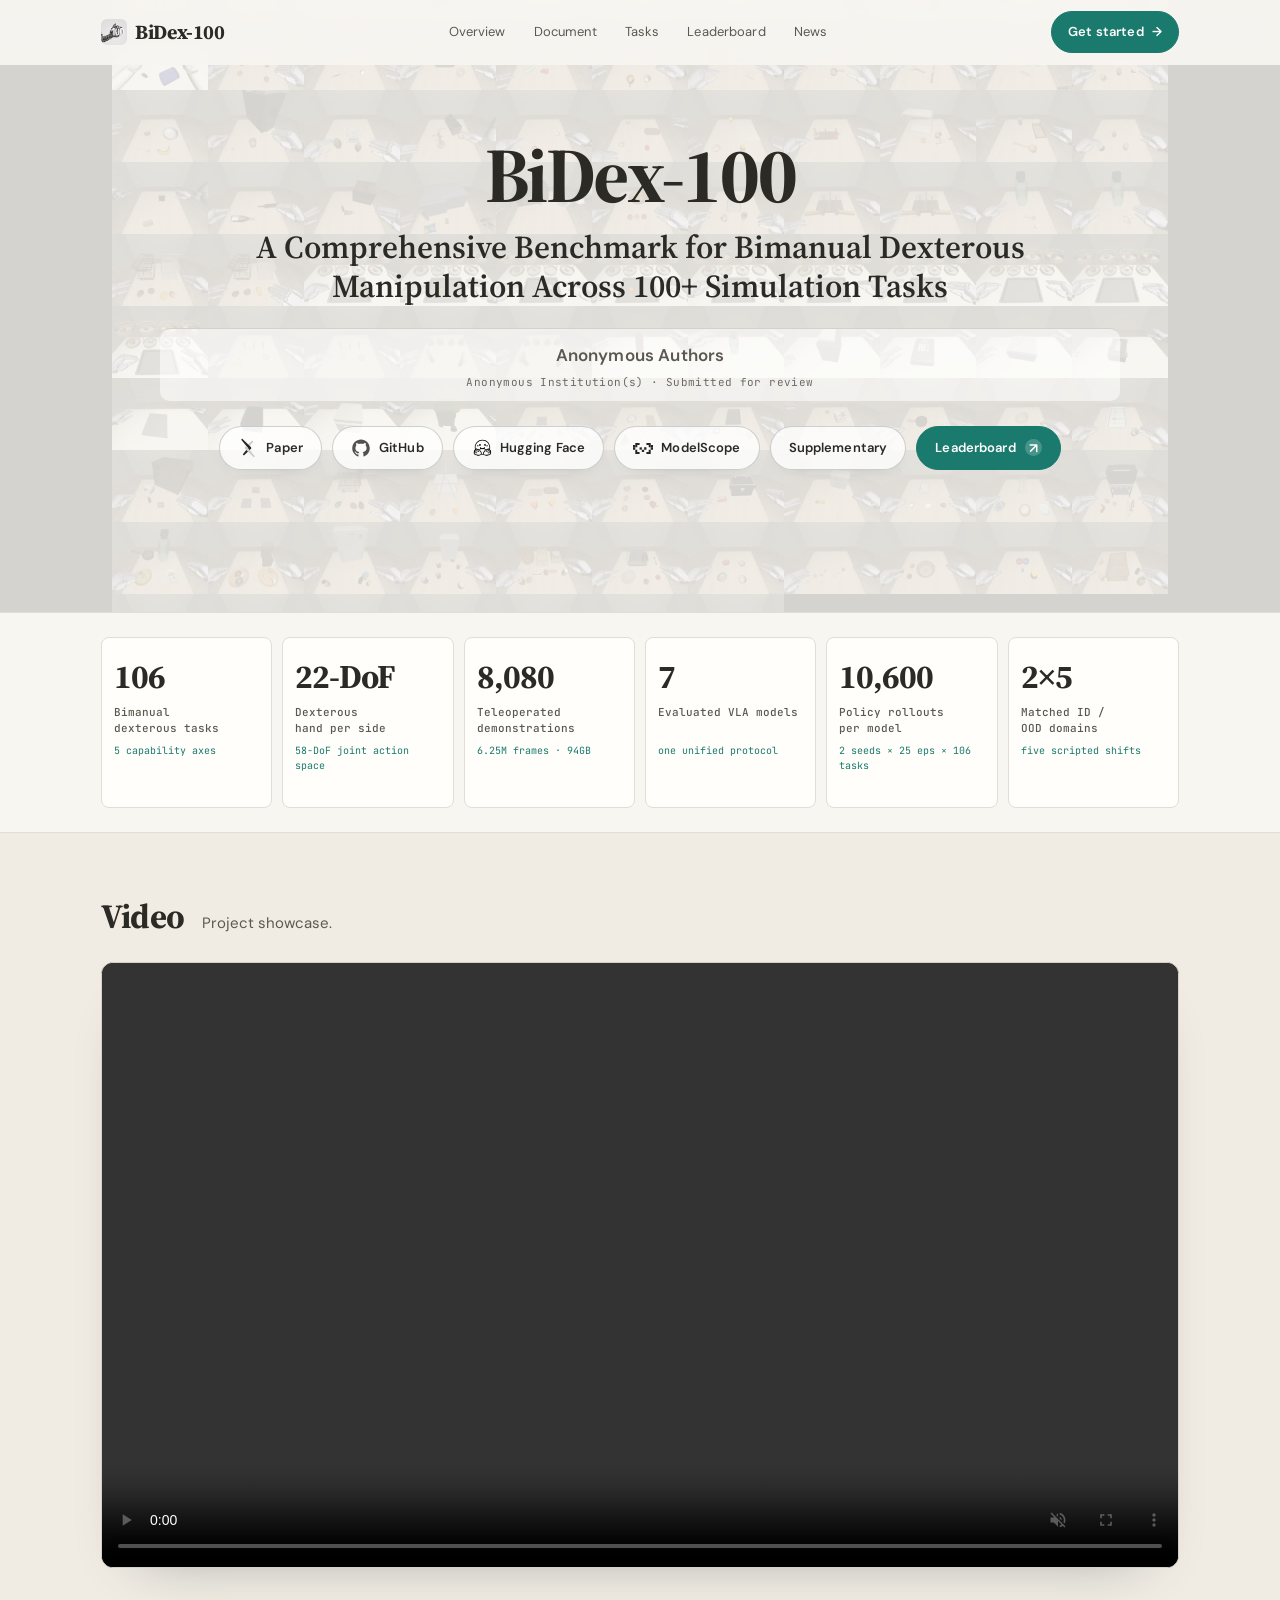
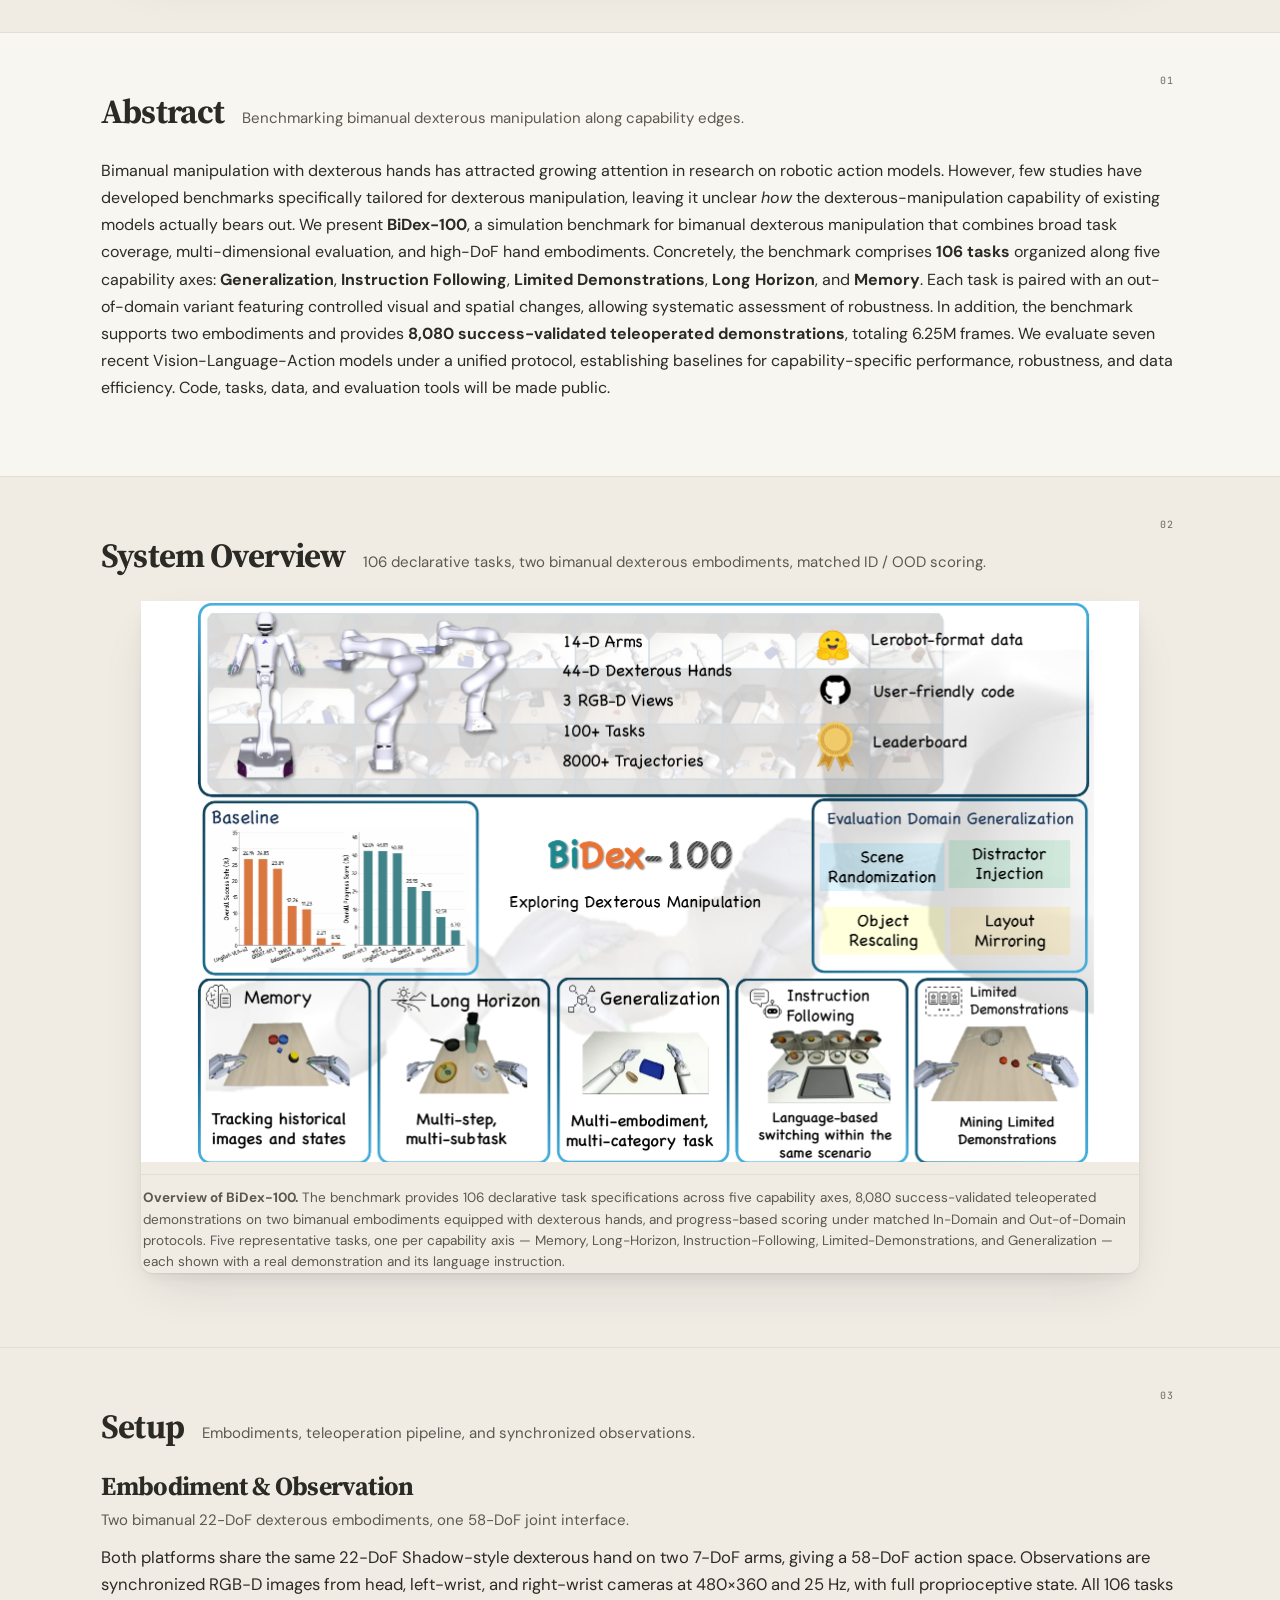
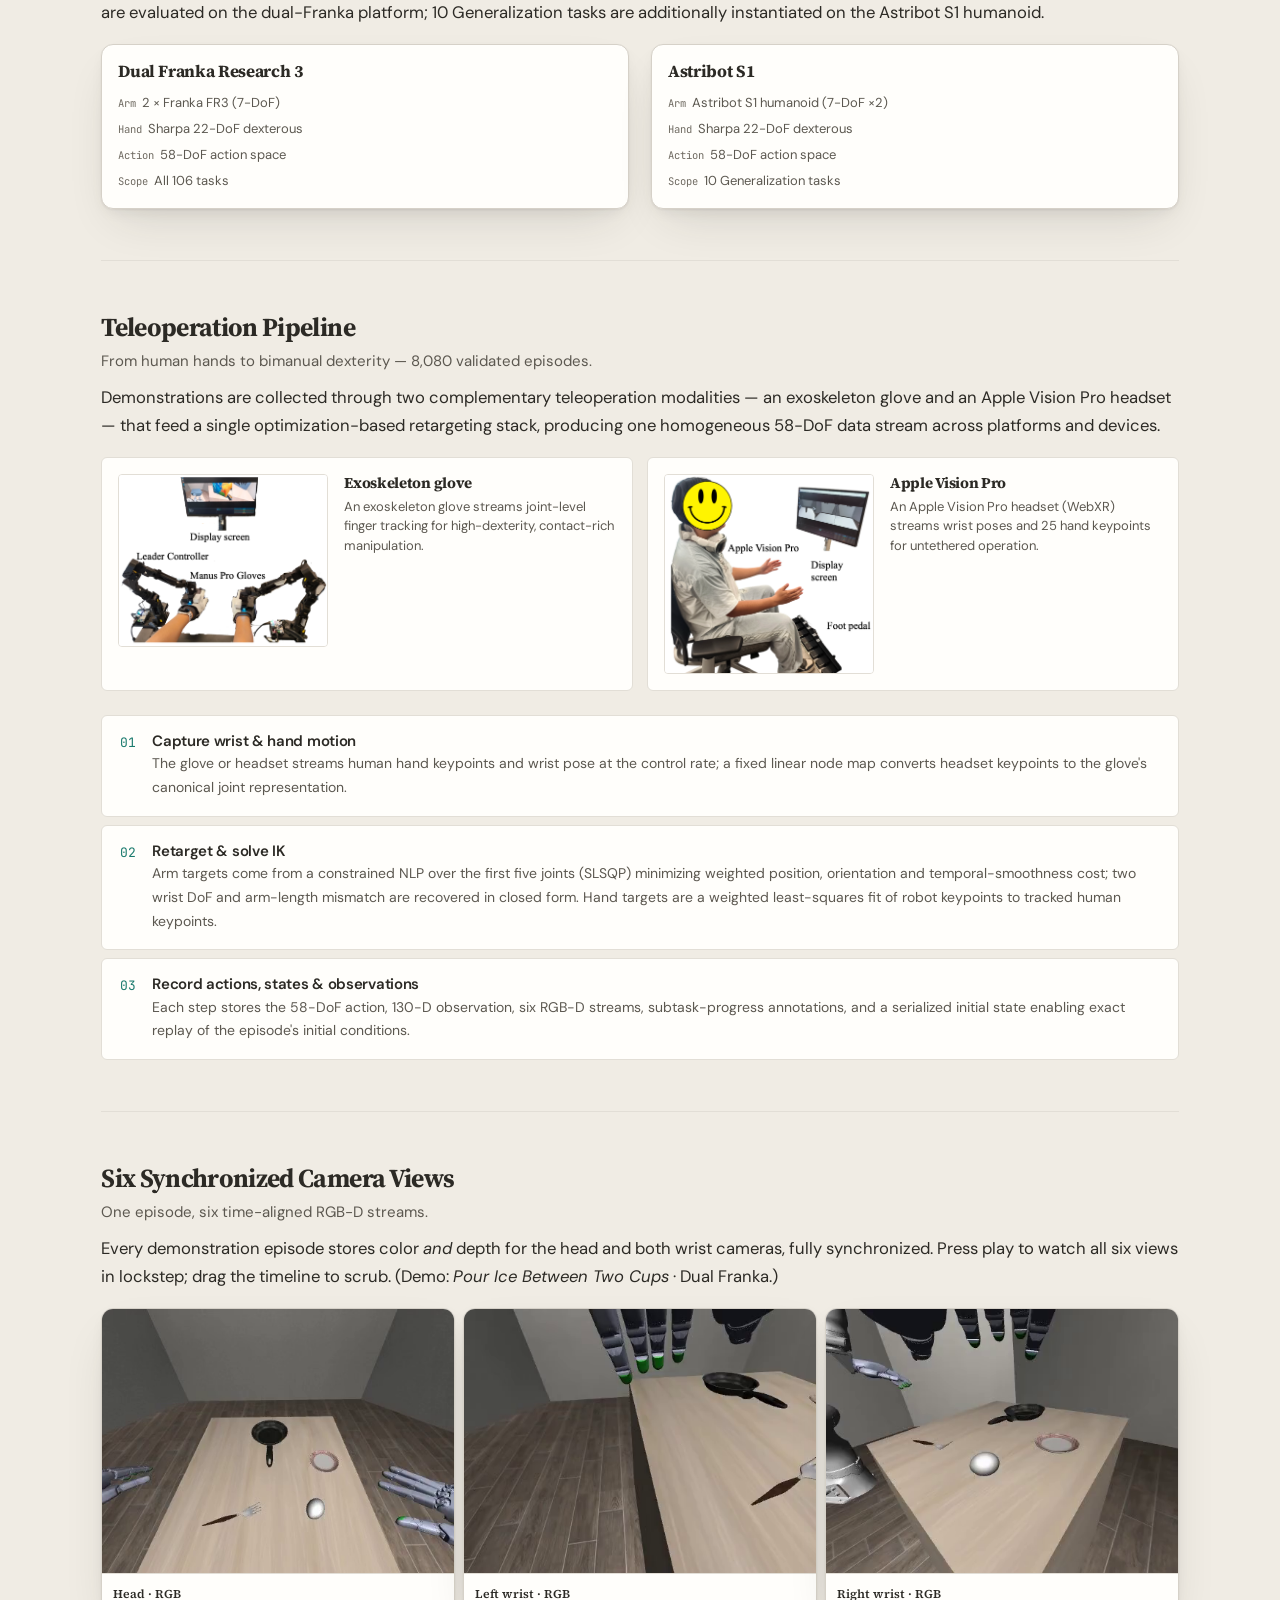
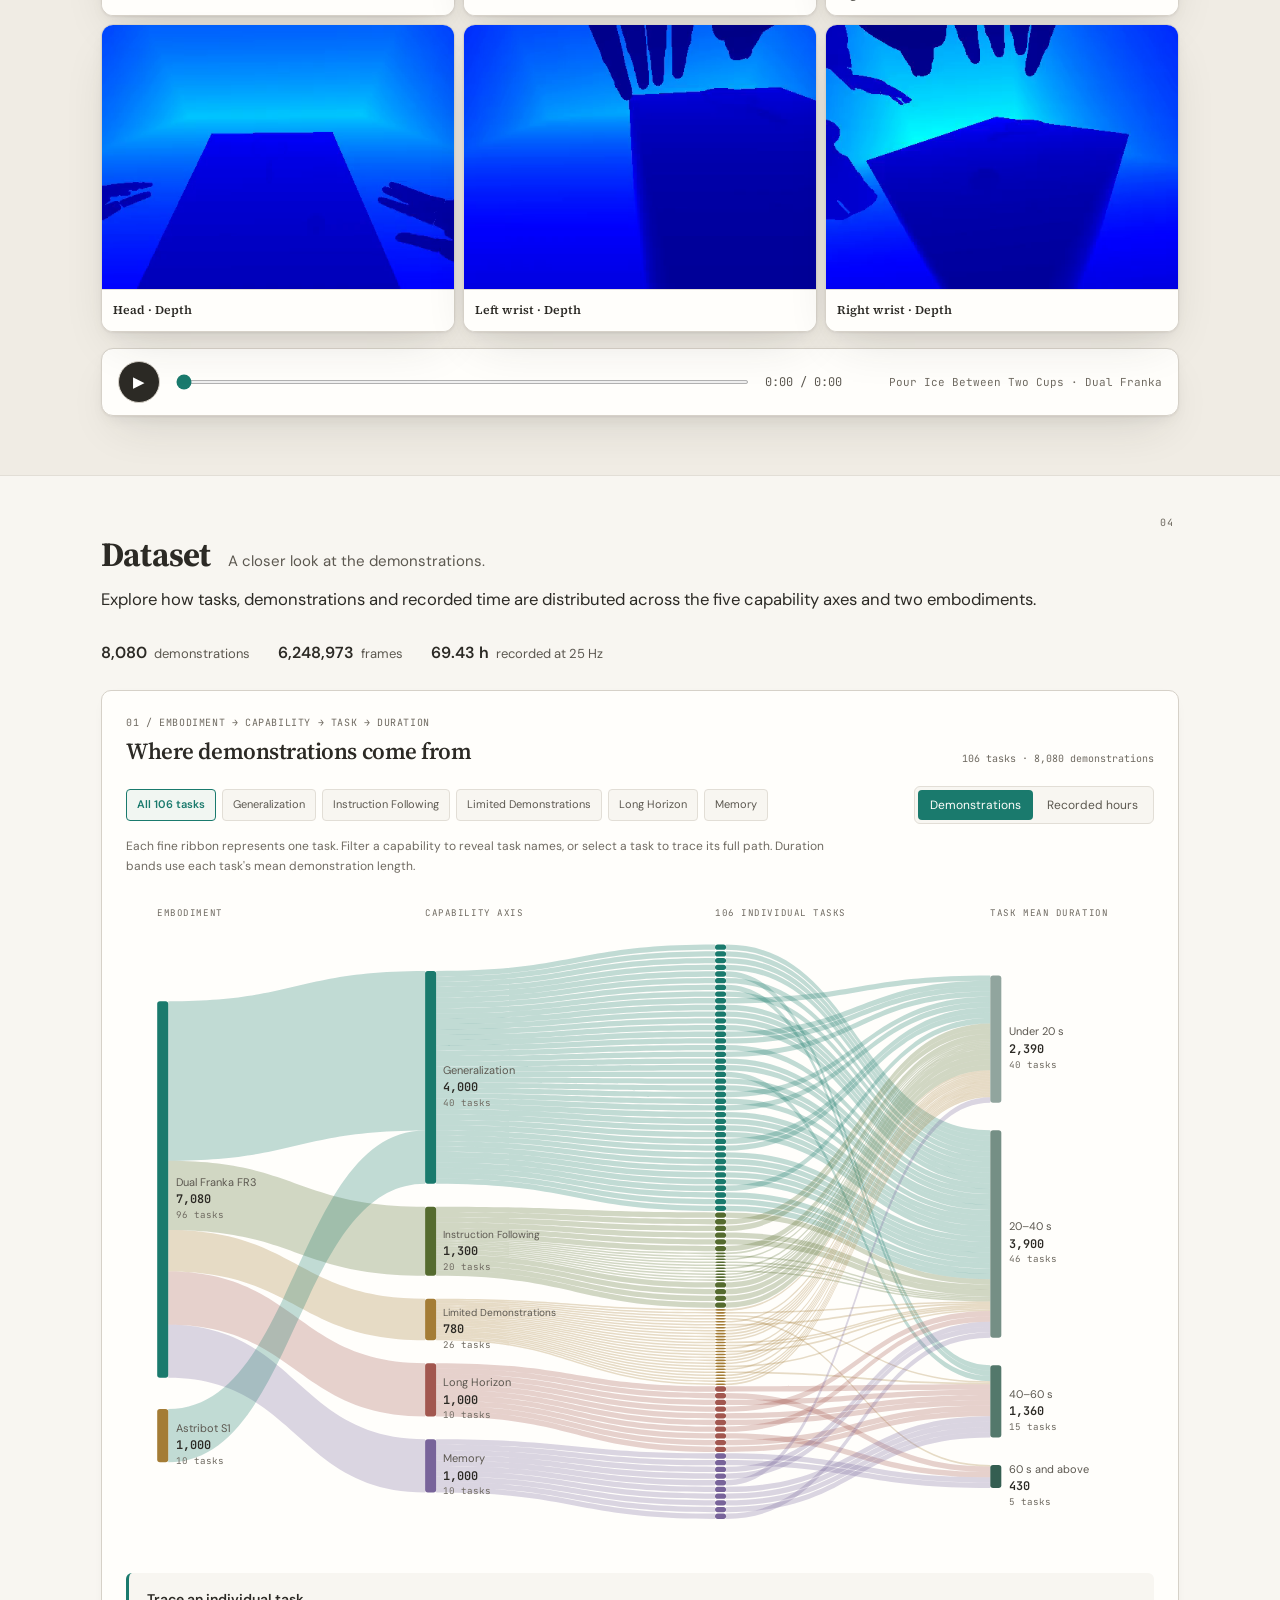
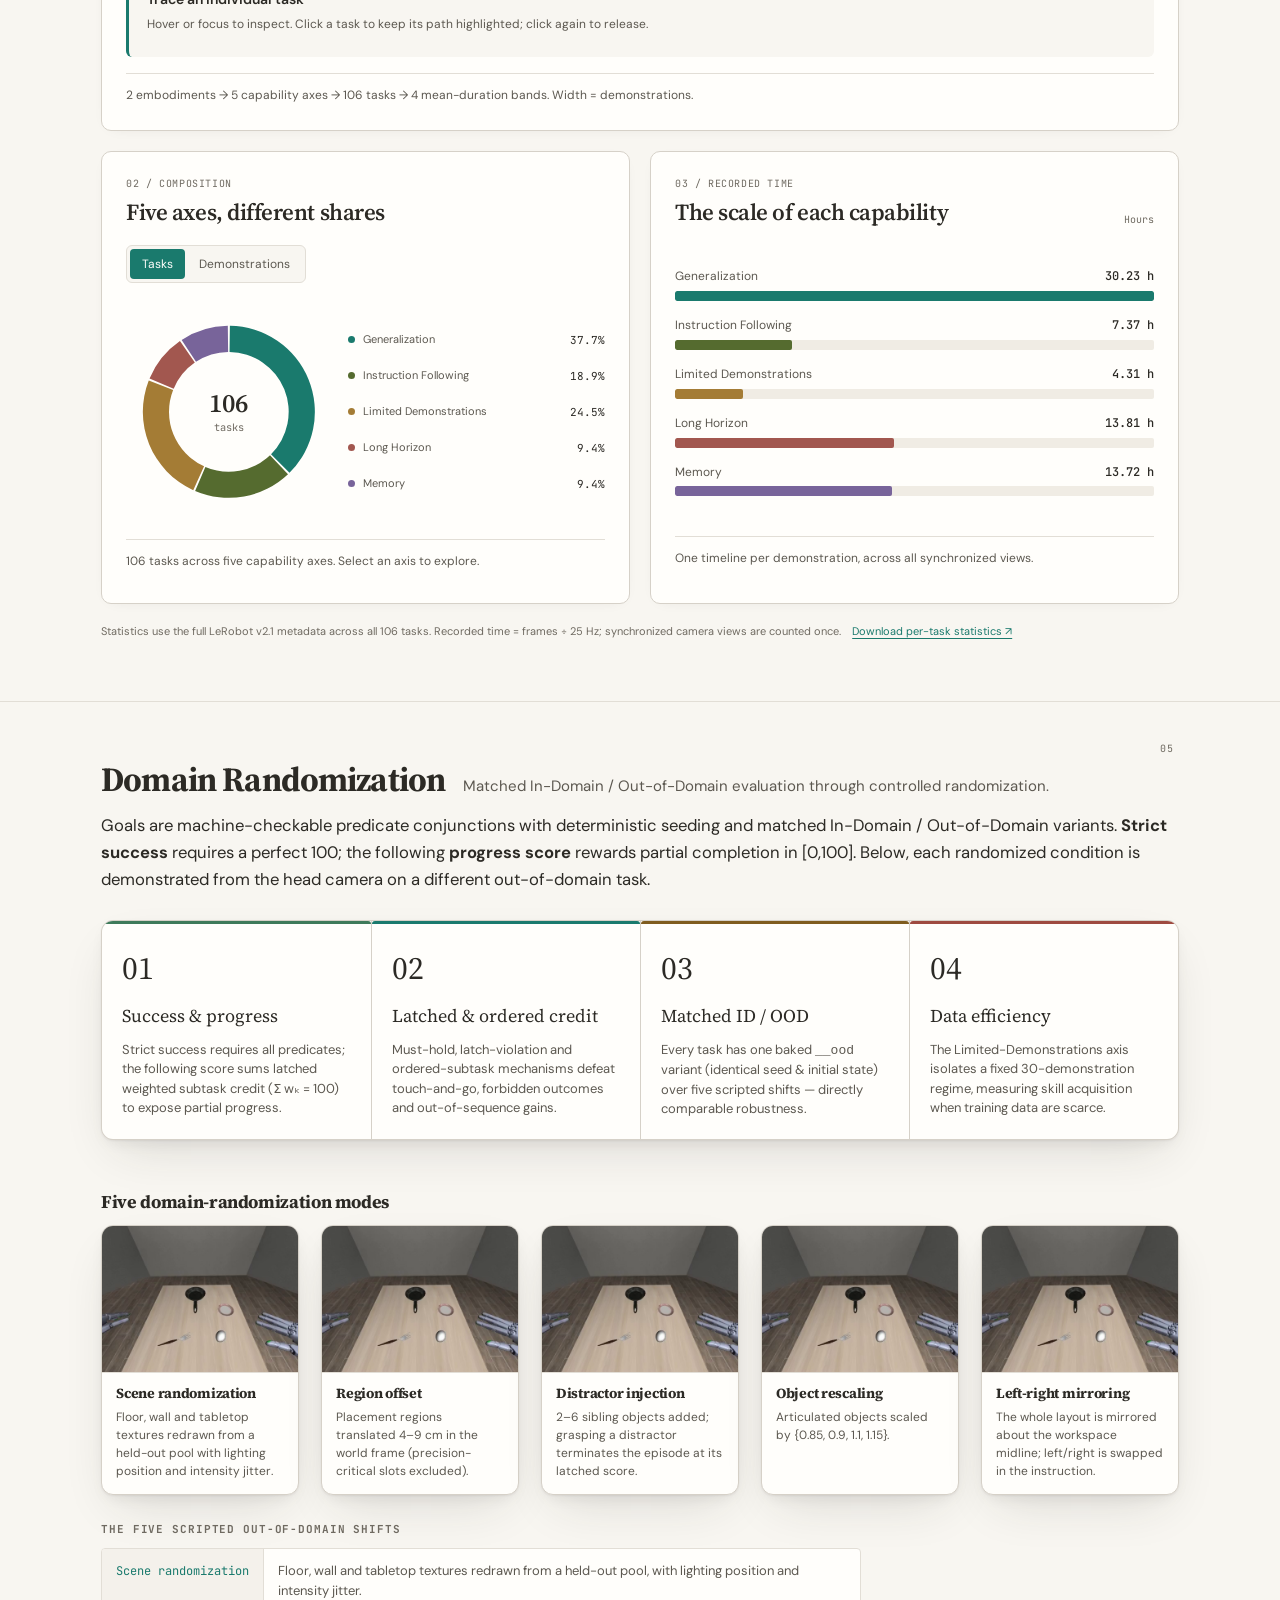
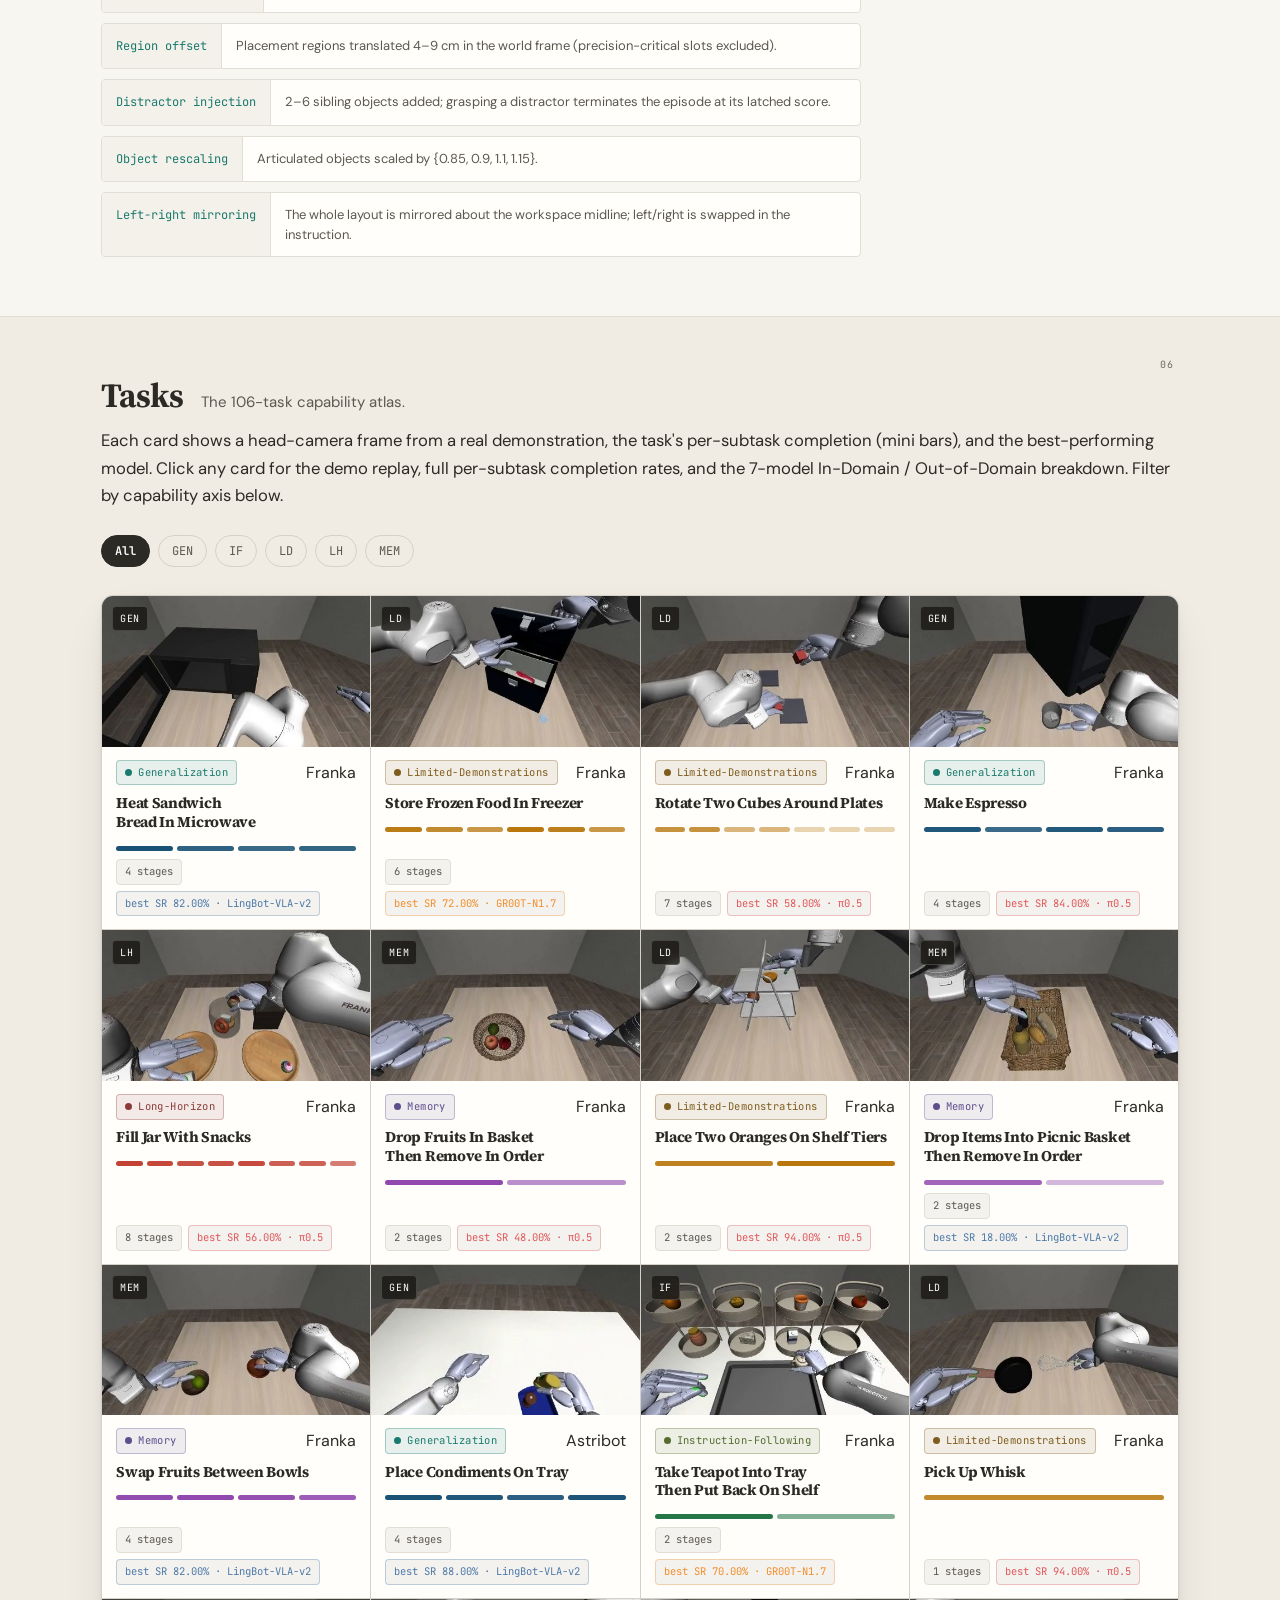
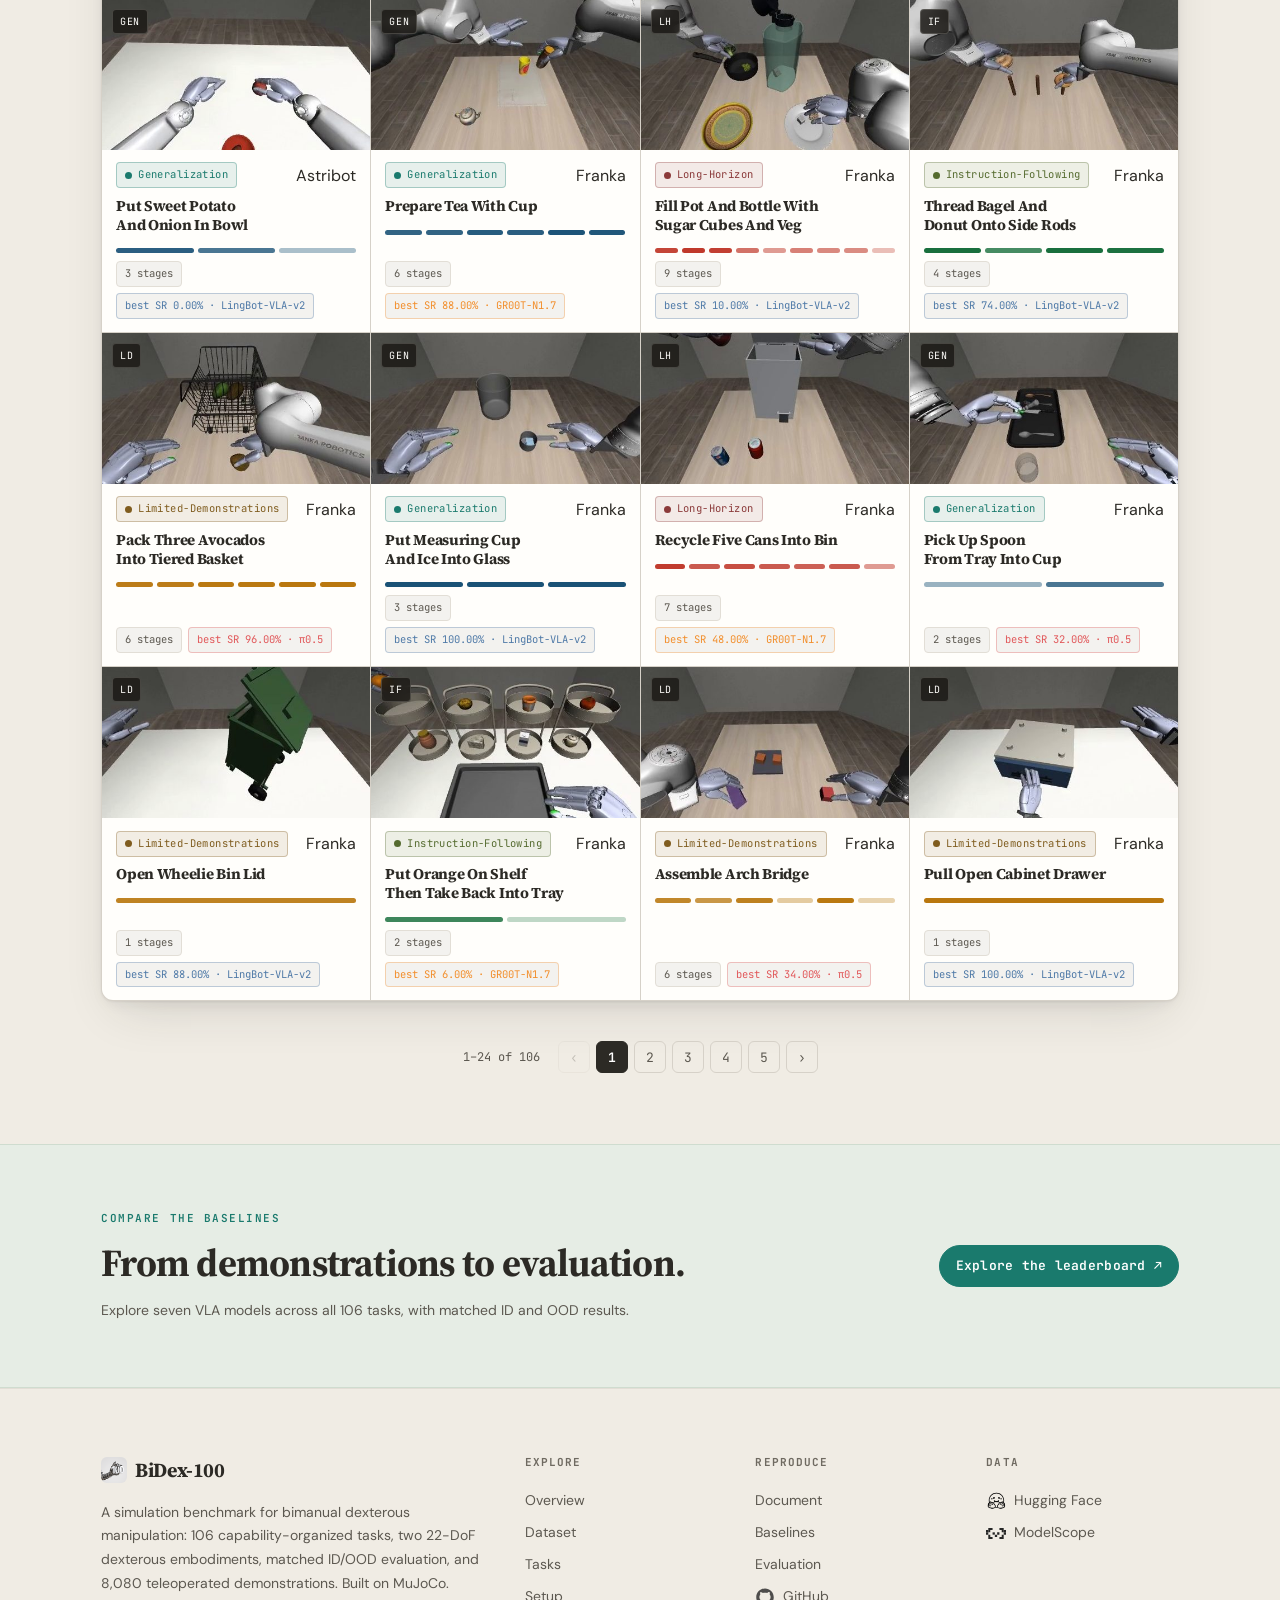
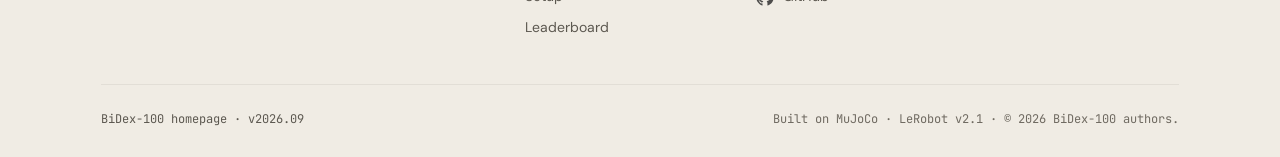
==== commit 105a2073: "gh-pages: visualize dataset composition and task flows" ====
--- a/index.html
+++ b/index.html
@@ -20,6 +20,7 @@
 <link href="https://fonts.googleapis.com/css2?family=DM+Sans:ital,opsz,wght@0,9..40,100..1000;1,9..40,100..1000&family=JetBrains+Mono:wght@400;500;600&family=Source+Serif+4:ital,opsz,wght@0,8..60,400..900;1,8..60,400..900&display=swap" rel="stylesheet">
 <link rel="stylesheet" href="static/css/style.css">
 <link rel="stylesheet" href="static/css/layout.css">
+<link rel="stylesheet" href="static/css/dataset.css">
 </head>
 <body class="home-page">
 
@@ -129,53 +130,9 @@
   </div>
 </section>
 
-<!-- ================= BENCHMARK ================= -->
-<section class="section evidence-band" id="benchmark" data-section-index="03">
-  <div class="container">
-    <div class="section-head">
-      <p class="eyebrow">Benchmark</p>
-      <h2>Five capability axes and benchmark comparison.</h2>
-      <p class="lead">The suite design turns an aggregate score into an interpretable capability profile. Below, the five axes sit alongside a comparison of representative manipulation benchmarks.</p>
-    </div>
-
-    <div class="cap-grid" id="cap-grid"></div>
-
-    <div style="margin-top:clamp(38px,5vw,64px); padding-top:24px; border-top:1px solid var(--line-strong);">
-      <div class="section-head" style="margin-bottom:18px;">
-        <p class="eyebrow">Benchmark Comparison</p>
-        <h2>Where BiDex-100 sits in the design space.</h2>
-      </div>
-      <div class="card-frame">
-        <div class="bm-table-wrap">
-        <table class="bm-table" aria-label="Comparison of BiDex-100 with representative manipulation benchmarks">
-          <thead><tr>
-            <th class="bm-name">Benchmark</th>
-            <th>Bimanual</th><th>DoF / hand</th><th>Tasks</th><th>Progress score</th><th>OOD protocol</th><th>Demonstrations</th>
-          </tr></thead>
-          <tbody>
-            <tr><td>Meta-World</td><td><span class="nx">✗</span></td><td>—</td><td>50</td><td><span class="yk">✓</span></td><td><span class="yk">✓</span></td><td><span class="nx">✗</span></td></tr>
-            <tr><td>RLBench</td><td><span class="nx">✗</span></td><td>—</td><td>100</td><td><span class="nx">✗</span></td><td><span class="nx">✗</span></td><td>synth.</td></tr>
-            <tr><td>LIBERO</td><td><span class="nx">✗</span></td><td>—</td><td>130</td><td><span class="nx">✗</span></td><td><span class="nx">✗</span></td><td>teleop.</td></tr>
-            <tr><td>CALVIN</td><td><span class="nx">✗</span></td><td>—</td><td>34</td><td>partial</td><td><span class="yk">✓</span></td><td>teleop</td></tr>
-            <tr><td>RoboCasa</td><td><span class="nx">✗</span></td><td>—</td><td>100</td><td><span class="nx">✗</span></td><td><span class="yk">✓</span></td><td>teleop+synth.</td></tr>
-            <tr><td>ManiSkill2</td><td><span class="yk">✓</span></td><td>—</td><td>20</td><td><span class="nx">✗</span></td><td><span class="yk">✓</span></td><td>synth.</td></tr>
-            <tr><td>RoboTwin 2.0</td><td><span class="yk">✓</span></td><td>—</td><td>50</td><td><span class="nx">✗</span></td><td><span class="yk">✓</span></td><td>synth.</td></tr>
-            <tr><td>RoboDojo</td><td><span class="yk">✓</span></td><td>—</td><td>60</td><td><span class="yk">✓</span></td><td><span class="yk">✓</span></td><td>teleop+synth.</td></tr>
-            <tr><td>DexJoCo</td><td><span class="yk">✓</span></td><td>16</td><td>11</td><td><span class="nx">✗</span></td><td><span class="yk">✓</span></td><td>teleop.</td></tr>
-            <tr class="us">
-              <td><b>BiDex-100 (Ours)</b></td><td><b><span class="yk">✓</span></b></td><td><b>22</b></td><td><b>106</b></td><td><b><span class="yk">✓</span></b></td><td><b><span class="yk">✓</span></b></td><td><b>8,080 teleop</b></td>
-            </tr>
-          </tbody>
-        </table>
-        </div>
-        <p class="evidence-caption"><b>Columns.</b> DoF denotes the degrees of freedom of one dexterous hand; — denotes a parallel-jaw gripper without multi-fingered dexterity. Progress denotes non-binary partial-credit scoring, OOD denotes a built-in OOD protocol, and Demonstrations reports released data. “teleop.” denotes human teleoperation, “synth.” denotes scripted or synthetic data, and “teleop+synth.” denotes both sources. BiDex-100 combines bimanual 22-DoF dexterous hands, progress-based scoring, matched ID/OOD evaluation, and 8,080 released teleoperated demonstrations.</p>
-      </div>
-    </div>
-  </div>
-</section>
 
 <!-- ================= SETUP ================= -->
-<section class="section evidence-band" id="setup" data-section-index="04">
+<section class="section evidence-band" id="setup" data-section-index="03">
   <div class="container">
     <div class="section-head">
       <p class="eyebrow">Setup</p>
@@ -238,6 +195,45 @@
   </div>
 </section>
 
+<!-- ================= DATASET ================= -->
+<section class="section evidence-band dataset-section" id="dataset" data-section-index="04" aria-labelledby="dataset-heading">
+  <div class="container">
+    <div class="section-head">
+      <p class="eyebrow">Dataset</p>
+      <h2 id="dataset-heading">A closer look at the demonstrations.</h2>
+      <p class="lead">Explore how tasks, demonstrations and recorded time are distributed across the five capability axes and two embodiments.</p>
+    </div>
+    <div class="dataset-facts" aria-label="Dataset totals"><span><b>8,080</b> demonstrations</span><span><b>6,248,973</b> frames</span><span><b>69.43 h</b> recorded at 25 Hz</span></div>
+    <div class="dataset-grid" id="dataset-charts" aria-busy="true">
+      <article class="dataset-card dataset-card--flow" aria-labelledby="flow-heading">
+        <div class="dataset-card-head"><div><p class="dataset-kicker">01 / Embodiment → capability → task → duration</p><h3 id="flow-heading">Where demonstrations come from</h3></div><span class="dataset-unit" id="flow-visible-total">106 tasks · 8,080 demonstrations</span></div>
+        <div class="flow-controls">
+          <div class="flow-axis-filters" role="group" aria-label="Sankey capability filter"><button type="button" data-flow-axis="all" aria-pressed="true">All 106 tasks</button><button type="button" data-flow-axis="Generalization" aria-pressed="false">Generalization</button><button type="button" data-flow-axis="Instruction_Following" aria-pressed="false">Instruction Following</button><button type="button" data-flow-axis="Limited_Demonstrations" aria-pressed="false">Limited Demonstrations</button><button type="button" data-flow-axis="Long_Horizon" aria-pressed="false">Long Horizon</button><button type="button" data-flow-axis="Memory" aria-pressed="false">Memory</button></div>
+          <div class="dataset-toggle flow-weight-toggle" role="group" aria-label="Sankey flow width"><button type="button" data-flow-weight="demonstrations" aria-pressed="true">Demonstrations</button><button type="button" data-flow-weight="hours" aria-pressed="false">Recorded hours</button></div>
+        </div>
+        <p class="flow-explainer">Each fine ribbon represents one task. Filter a capability to reveal task names, or select a task to trace its full path. Duration bands use each task's mean demonstration length.</p>
+        <p class="flow-scroll-hint">Swipe horizontally to explore all four stages →</p>
+        <div class="dataset-flow" id="dataset-flow" tabindex="0" role="region" aria-label="Scrollable four-stage dataset Sankey"></div>
+        <div class="flow-task-detail"><strong id="flow-task-name">Trace an individual task</strong><span id="flow-task-stats">Hover or focus to inspect a task.</span></div>
+        <p class="dataset-readout" id="flow-readout" aria-live="polite">Hover or focus on a flow to explore its demonstrations.</p>
+      </article>
+      <article class="dataset-card" aria-labelledby="composition-heading">
+        <div class="dataset-card-head"><div><p class="dataset-kicker">02 / Composition</p><h3 id="composition-heading">Five axes, different shares</h3></div></div>
+        <div class="dataset-toggle" role="group" aria-label="Composition metric"><button type="button" data-dataset-metric="tasks" aria-pressed="true">Tasks</button><button type="button" data-dataset-metric="demonstrations" aria-pressed="false">Demonstrations</button></div>
+        <div class="dataset-donut-wrap"><div id="dataset-donut"></div><div class="dataset-legend" id="dataset-legend"></div></div>
+        <p class="dataset-readout" id="composition-readout" aria-live="polite">Select an axis to see its share of the dataset.</p>
+      </article>
+      <article class="dataset-card" aria-labelledby="time-heading">
+        <div class="dataset-card-head"><div><p class="dataset-kicker">03 / Recorded time</p><h3 id="time-heading">The scale of each capability</h3></div><span class="dataset-unit">Hours</span></div>
+        <div class="dataset-bars" id="dataset-bars"></div>
+        <p class="dataset-readout" id="time-readout" aria-live="polite">One timeline per demonstration, across all synchronized views.</p>
+      </article>
+    </div>
+    <p class="dataset-source" id="dataset-source">Statistics use the full LeRobot v2.1 metadata across all 106 tasks. Recorded time = frames ÷ 25 Hz; synchronized camera views are counted once. <a href="static/data/dataset-statistics.csv" download>Download per-task statistics ↗</a></p>
+    <noscript><p>106 tasks · 8,080 demonstrations · 6,248,973 frames · 69.43 recorded hours. <a href="static/data/dataset-statistics.csv">View the per-task statistics.</a></p></noscript>
+  </div>
+</section>
+
 <!-- ================= DOMAIN RANDOMIZATION ================= -->
 <section class="section evidence-band evidence-band--protocol" id="domain-randomization" data-section-index="05">
   <div class="container">
@@ -304,7 +300,7 @@
       <div>
         <h5>Explore</h5>
         <a href="#overview">Overview</a>
-        <a href="#benchmark">Benchmark</a>
+        <a href="#dataset">Dataset</a>
         <a href="#get-started">Tasks</a>
         <a href="#setup">Setup</a>
         <a href="leaderboard.html">Leaderboard</a>
@@ -333,5 +329,6 @@
 <script src="static/js/data.js"></script>
 <script type="application/json" id="modal-manifest">{"video_dir": "static/videos/modal"}</script>
 <script src="static/js/app.js"></script>
+<script src="static/js/dataset.js"></script>
 </body>
 </html>
--- a/static/css/layout.css
+++ b/static/css/layout.css
@@ -112,3 +112,6 @@
   .nav-cta .btn>span{display:none;}
 }
 @media(prefers-reduced-motion:reduce){html{scroll-behavior:auto;}.fade-in{opacity:1;transform:none;transition:none;}}
+
+/* Supporting descriptions use a smaller step than the section headings. */
+.home-page .lead{font-size:clamp(16px,1.3vw,18px);}
--- a/static/css/dataset.css
+++ b/static/css/dataset.css
@@ -0,0 +1,91 @@
+/* Dataset charts follow the site's warm paper and capability palette. */
+.dataset-section{background:var(--paper);}
+.dataset-facts{display:flex;flex-wrap:wrap;gap:12px 28px;margin:0 0 24px;color:var(--text-dim);font-size:13px;}
+.dataset-facts b{font-weight:600;color:var(--text);font-size:16px;margin-right:4px;}
+.dataset-grid{display:grid;grid-template-columns:1fr 1fr;gap:20px;}
+.dataset-card{min-width:0;border:1px solid var(--line-strong);border-radius:10px;padding:24px;background:var(--surface);box-shadow:0 3px 16px -12px rgba(44,42,37,.22);}
+.dataset-card--flow{grid-column:1/-1;}
+.dataset-card-head{display:flex;align-items:flex-end;justify-content:space-between;gap:16px;margin-bottom:18px;}
+.dataset-kicker{font:10px/1.5 var(--mono);color:var(--text-faint);letter-spacing:.06em;text-transform:uppercase;margin:0 0 7px;}
+.dataset-card h3{font:600 clamp(19px,2vw,23px)/1.25 var(--display);letter-spacing:-.02em;margin:0;}
+.dataset-unit{font:10px/1.5 var(--mono);color:var(--text-faint);text-align:right;flex-shrink:0;}
+.dataset-flow svg{width:100%;height:auto;display:block;overflow:visible;}
+.dataset-flow svg text{font-family:var(--body);fill:var(--text-dim);font-size:13px;}
+.dataset-flow svg .flow-count{fill:var(--text);font:600 18px var(--mono);}
+.dataset-flow svg .flow-heading{fill:var(--text-faint);font:10px var(--mono);letter-spacing:.06em;}
+.dataset-flow svg .flow-node{rx:3;}
+.dataset-flow svg .flow-link{cursor:pointer;opacity:.37;outline:none;transition:opacity .15s;}
+.dataset-readout{font-size:12px;line-height:1.65;color:var(--text-dim);margin:16px 0 0;min-height:40px;border-top:1px solid var(--line);padding-top:12px;}
+.dataset-card--flow .dataset-readout{min-height:0;}
+.dataset-toggle{display:inline-flex;padding:3px;border:1px solid var(--line);border-radius:6px;gap:2px;background:var(--paper);margin-bottom:18px;}
+.dataset-toggle button{font:12px var(--body);border:0;border-radius:4px;padding:7px 12px;background:transparent;color:var(--text-dim);cursor:pointer;}
+.dataset-toggle button[aria-pressed="true"]{background:var(--accent);color:var(--surface);}
+.dataset-donut-wrap{display:grid;grid-template-columns:minmax(150px,1fr) 1.25fr;align-items:center;gap:16px;min-height:222px;}
+.dataset-donut-wrap svg{display:block;width:100%;height:auto;max-height:225px;overflow:visible;}
+.donut-segment{cursor:pointer;transition:opacity .15s;outline:none;}
+.donut-segment:focus{stroke:var(--text);stroke-width:2;}
+.donut-count{font:600 28px var(--display);fill:var(--text);}
+.donut-label{font:11px var(--mono);fill:var(--text-faint);}
+.dataset-legend{display:flex;flex-direction:column;gap:6px;}
+.dataset-legend button{display:grid;grid-template-columns:8px 1fr auto;align-items:center;gap:7px;padding:7px 0;border:0;text-align:left;background:none;cursor:pointer;color:var(--text-dim);font:11px/1.45 var(--body);}
+.dataset-legend button span:first-child{width:7px;height:7px;border-radius:50%;background:var(--chart-color);}
+.dataset-legend button strong{font:11px var(--mono);color:var(--text);}
+.dataset-legend button[aria-pressed="true"]{color:var(--text);font-weight:600;}
+.dataset-bars{display:flex;flex-direction:column;gap:16px;padding:8px 0;min-height:275px;justify-content:center;}
+.dataset-bar{display:grid;grid-template-columns:minmax(0,1fr) 60px;gap:6px 12px;border:0;padding:0;background:none;cursor:pointer;text-align:left;font:12px/1.4 var(--body);color:var(--text-dim);}
+.dataset-bar strong{text-align:right;font:12px var(--mono);font-weight:500;color:var(--text);}
+.dataset-bar-track{grid-column:1/-1;background:var(--paper-deep);height:10px;border-radius:2px;overflow:hidden;}
+.dataset-bar-fill{display:block;background:var(--chart-color);width:var(--bar-size);height:100%;border-radius:2px;}
+.dataset-bar:is(:hover,:focus-visible) .dataset-bar-fill{filter:brightness(1.12);}
+.dataset-source{font-size:11px;line-height:1.8;color:var(--text-faint);margin:18px 0 0;}
+.dataset-source a{display:inline-block;color:var(--accent);text-decoration:underline;text-underline-offset:3px;margin-left:8px;}
+.dataset-error{font-size:13px;color:var(--text-dim);padding:20px;}
+@media(max-width:760px){
+ .dataset-grid{grid-template-columns:1fr;gap:16px;}
+ .dataset-card{padding:20px;}
+ .dataset-facts{gap:8px 18px;}
+ .dataset-facts span{font-size:12px;}
+ .dataset-facts b{font-size:15px;}
+ .dataset-card--flow .dataset-card-head{align-items:flex-start;flex-direction:column;gap:6px;}
+ .dataset-donut-wrap{grid-template-columns:minmax(140px,1fr) 1.25fr;gap:12px;min-height:195px;}
+ .dataset-bars{min-height:260px;}
+ .dataset-flow svg text{font-size:11px;}
+ .dataset-flow svg .flow-count{font-size:16px;}
+}
+@media(prefers-reduced-motion:reduce){.dataset-flow svg .flow-link,.donut-segment{transition:none;}}
+/* Four stages expose the full task corpus; filters reveal individual labels. */
+.flow-controls{display:flex;flex-wrap:wrap;justify-content:space-between;align-items:center;gap:14px;margin:20px 0 12px;}
+.flow-axis-filters{display:flex;flex-wrap:wrap;gap:6px;}
+.flow-axis-filters button{background:var(--paper);border:1px solid var(--line);border-radius:4px;padding:7px 10px;color:var(--text-dim);font:11px/1.4 var(--body);cursor:pointer;}
+.flow-axis-filters button[aria-pressed="true"]{border-color:var(--accent);background:var(--accent-pale);color:var(--accent);font-weight:600;}
+.flow-weight-toggle{margin:0;flex-shrink:0;}
+.flow-explainer{font-size:12px;line-height:1.7;max-width:90ch;color:var(--text-faint);margin:0 0 18px;}
+.dataset-flow{overflow-x:auto;overflow-y:hidden;scrollbar-width:thin;scrollbar-color:var(--line-strong) transparent;}
+.dataset-flow svg{min-width:1000px;overflow:hidden;}
+.dataset-flow svg .flow-link{opacity:.27;stroke:none;}
+.dataset-flow svg .flow-count{font-size:13px;}
+.dataset-flow svg .flow-node-label{font-size:12px;}
+.dataset-flow svg .flow-task-total{fill:var(--text-faint);font-family:var(--mono);}
+.dataset-flow svg .flow-task-label{font:10.5px var(--body);fill:var(--text-dim);paint-order:stroke;stroke:var(--surface);stroke-width:3px;stroke-linejoin:round;}
+.dataset-flow svg.has-selection .flow-link{opacity:.035;}
+.dataset-flow svg.has-selection .flow-link.is-related{opacity:.73;}
+.dataset-flow svg.has-selection .flow-node-group{opacity:.22;}
+.dataset-flow svg.has-selection .flow-node-group.is-related{opacity:1;}
+.dataset-flow svg .flow-node-group[role="button"]{cursor:pointer;outline:none;}
+.dataset-flow svg .flow-node-group:focus-visible .flow-node{stroke:var(--text);stroke-width:2px;}
+.flow-task-detail{padding:16px 18px;margin:18px 0 0;background:var(--paper);border-radius:6px;border-left:3px solid var(--accent);display:flex;flex-direction:column;gap:5px;min-height:84px;}
+.flow-task-detail strong{font:600 14px/1.5 var(--body);color:var(--text);}
+.flow-task-detail span{font:12px/1.65 var(--body);color:var(--text-dim);}
+.flow-scroll-hint{display:none;font:10px/1.5 var(--mono);color:var(--accent);margin:0 0 12px;}
+@media(max-width:1100px){.flow-scroll-hint{display:block;}}
+@media(max-width:760px){
+ .flow-axis-filters{gap:5px;}
+ .flow-axis-filters button{font-size:10px;padding:6px 8px;}
+ .flow-controls{margin-top:14px;gap:12px;}
+ .flow-explainer{font-size:11px;}
+ .dataset-flow svg text{font-size:13px;}
+ .dataset-flow svg .flow-count{font-size:13px;}
+ .flow-task-detail{padding:12px 14px;min-height:108px;}
+ .flow-task-detail strong{font-size:13px;}
+ .flow-task-detail span{font-size:11px;}
+}
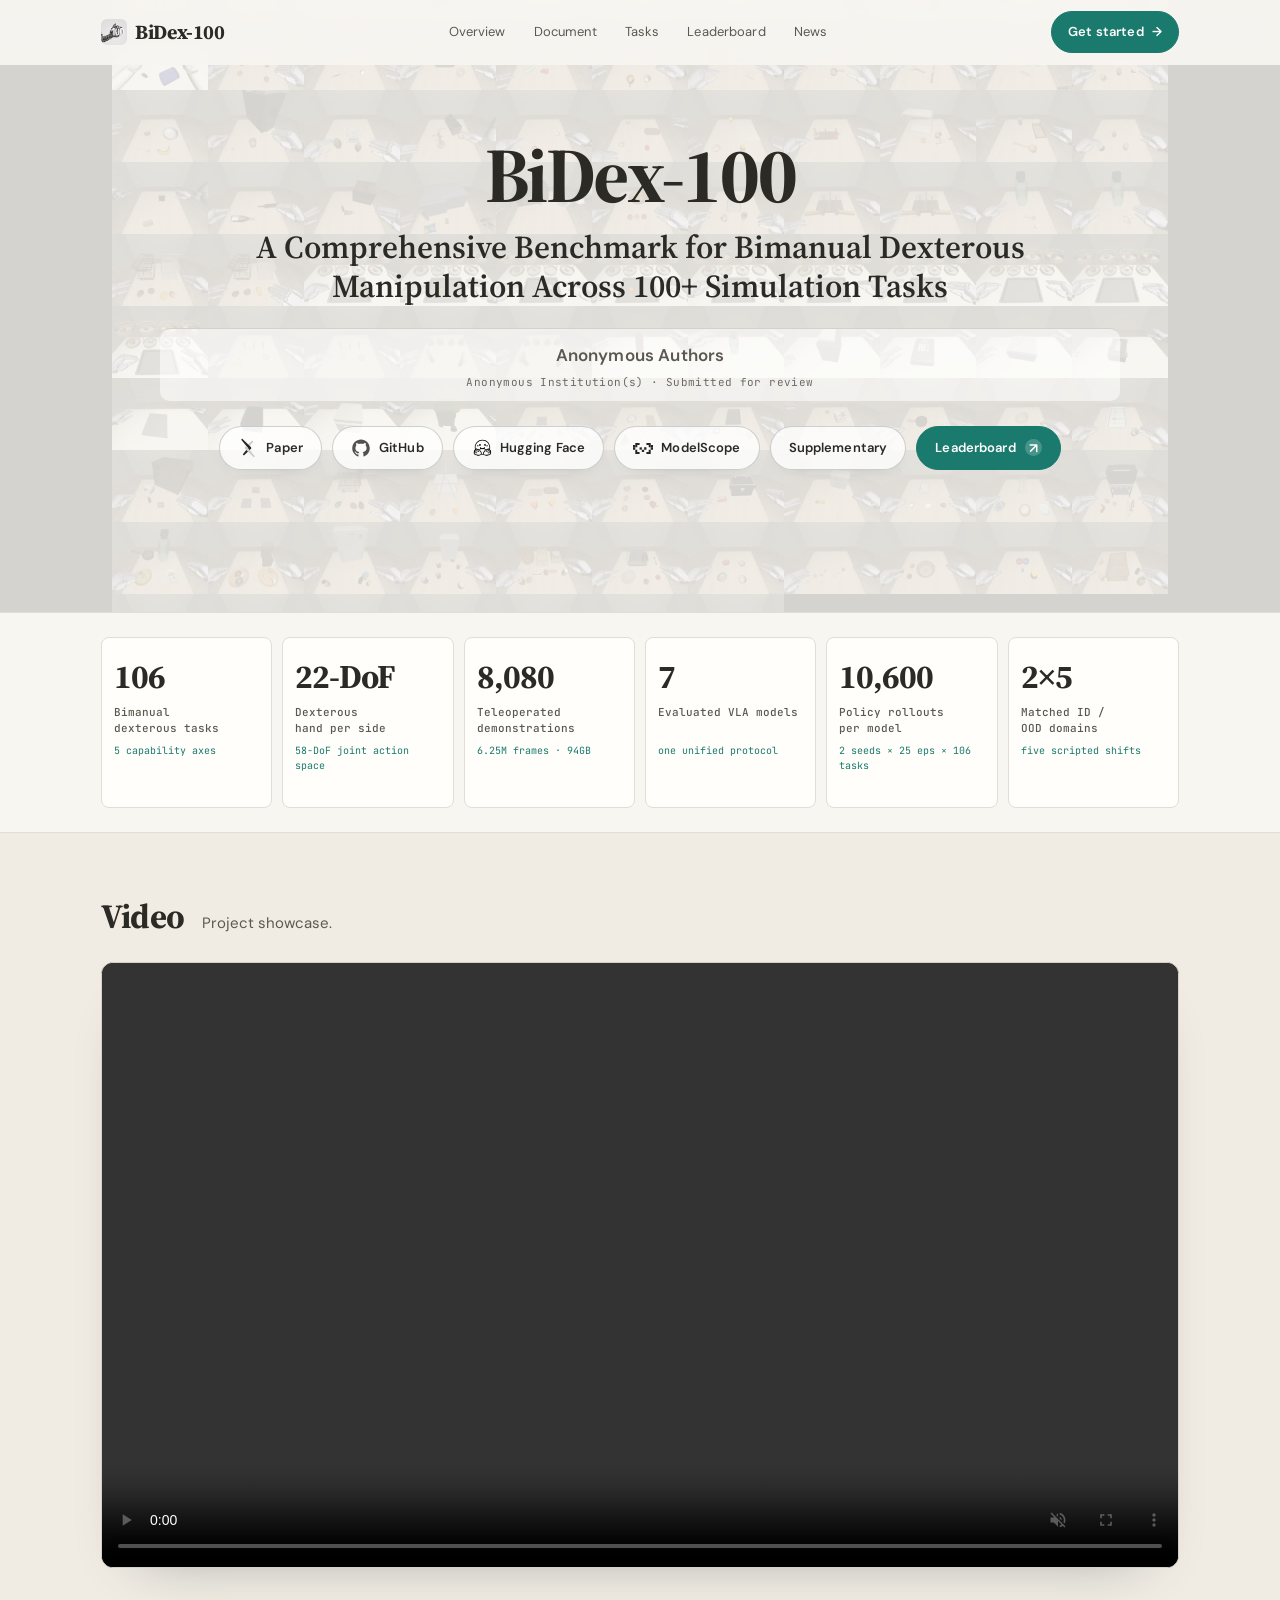
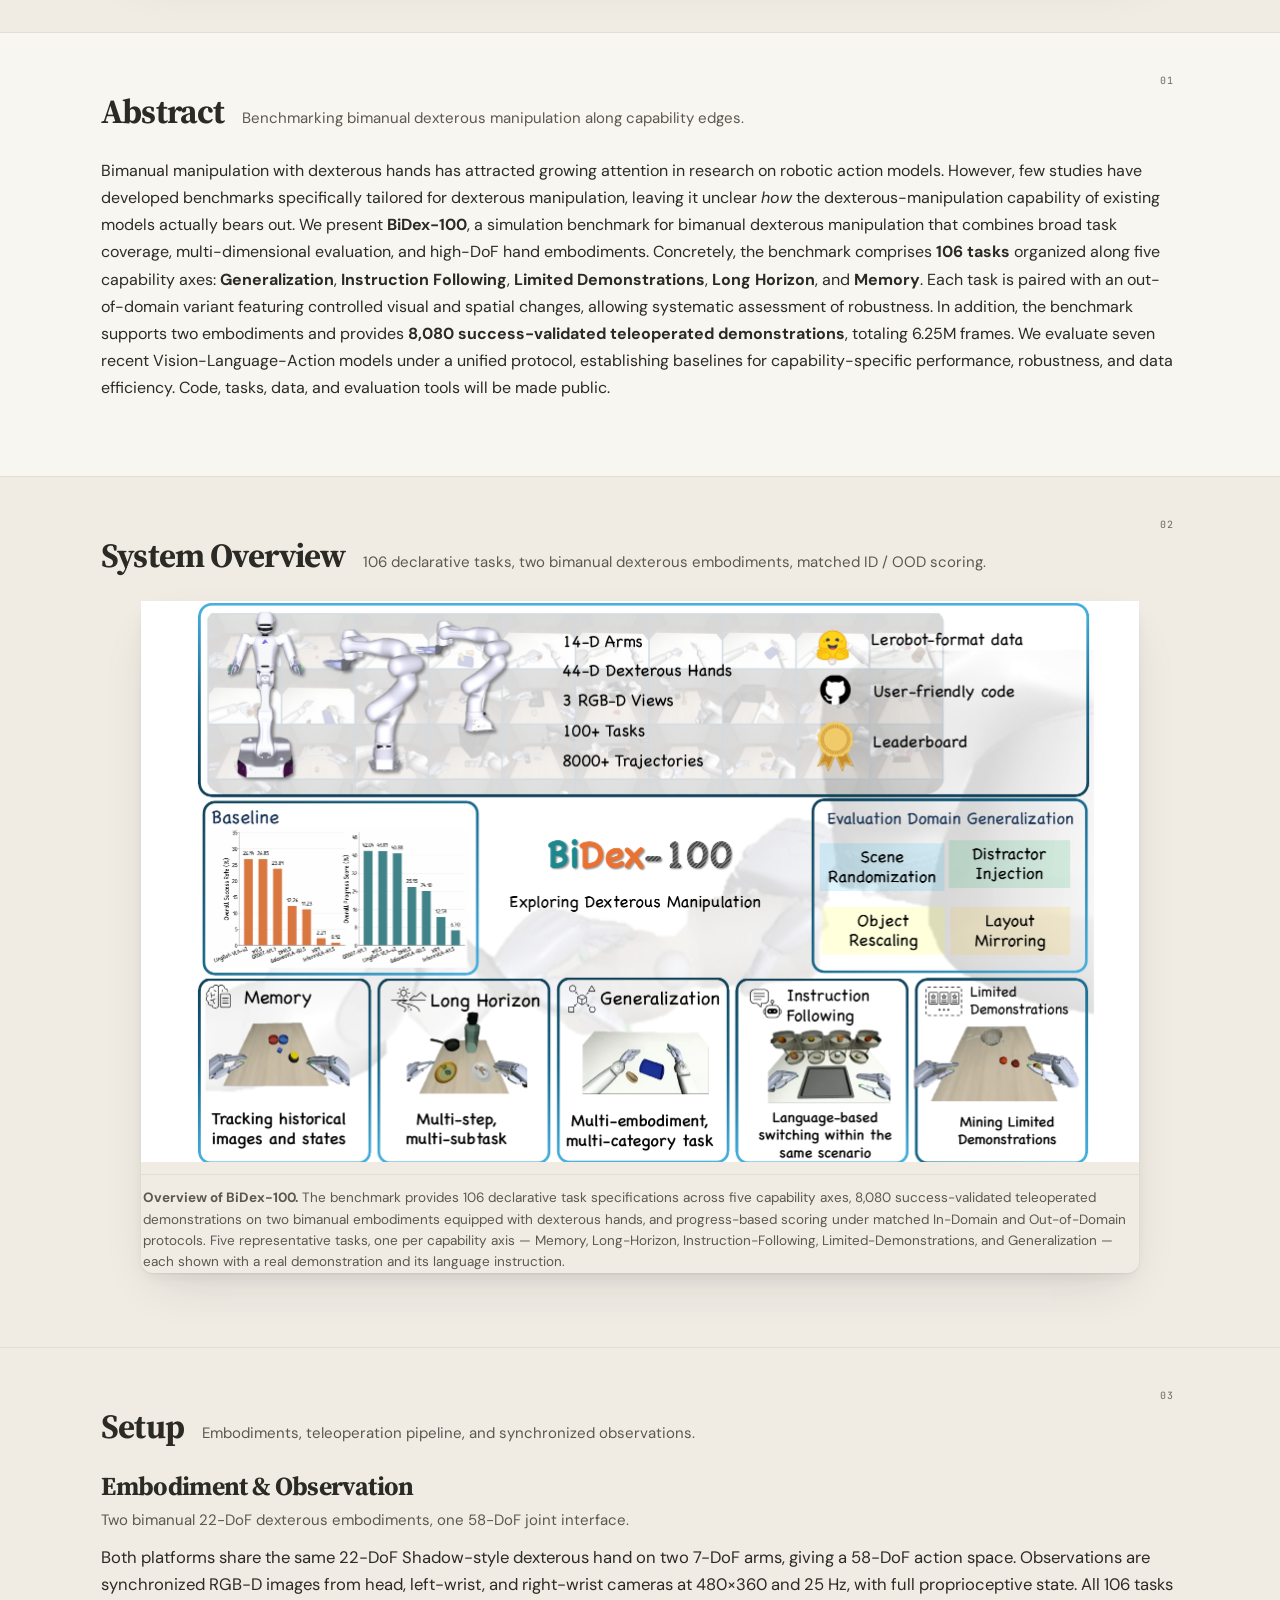
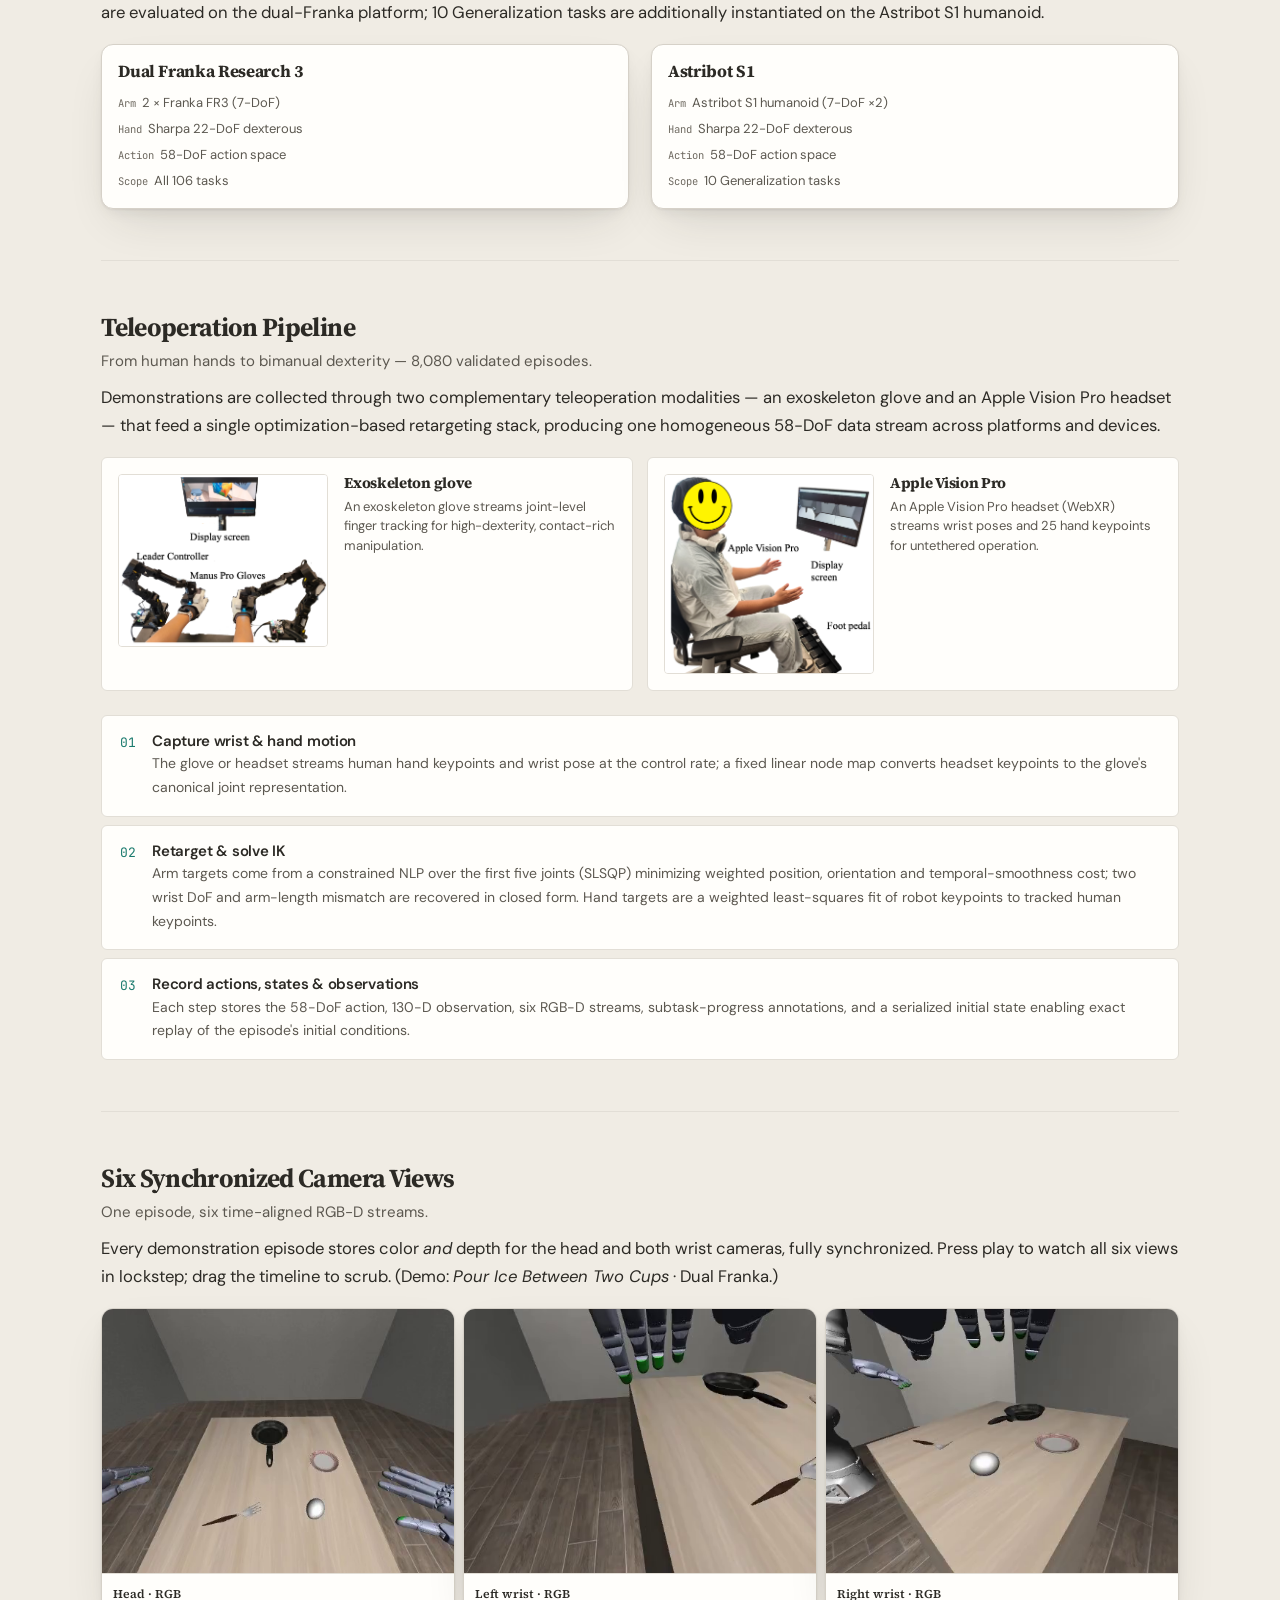
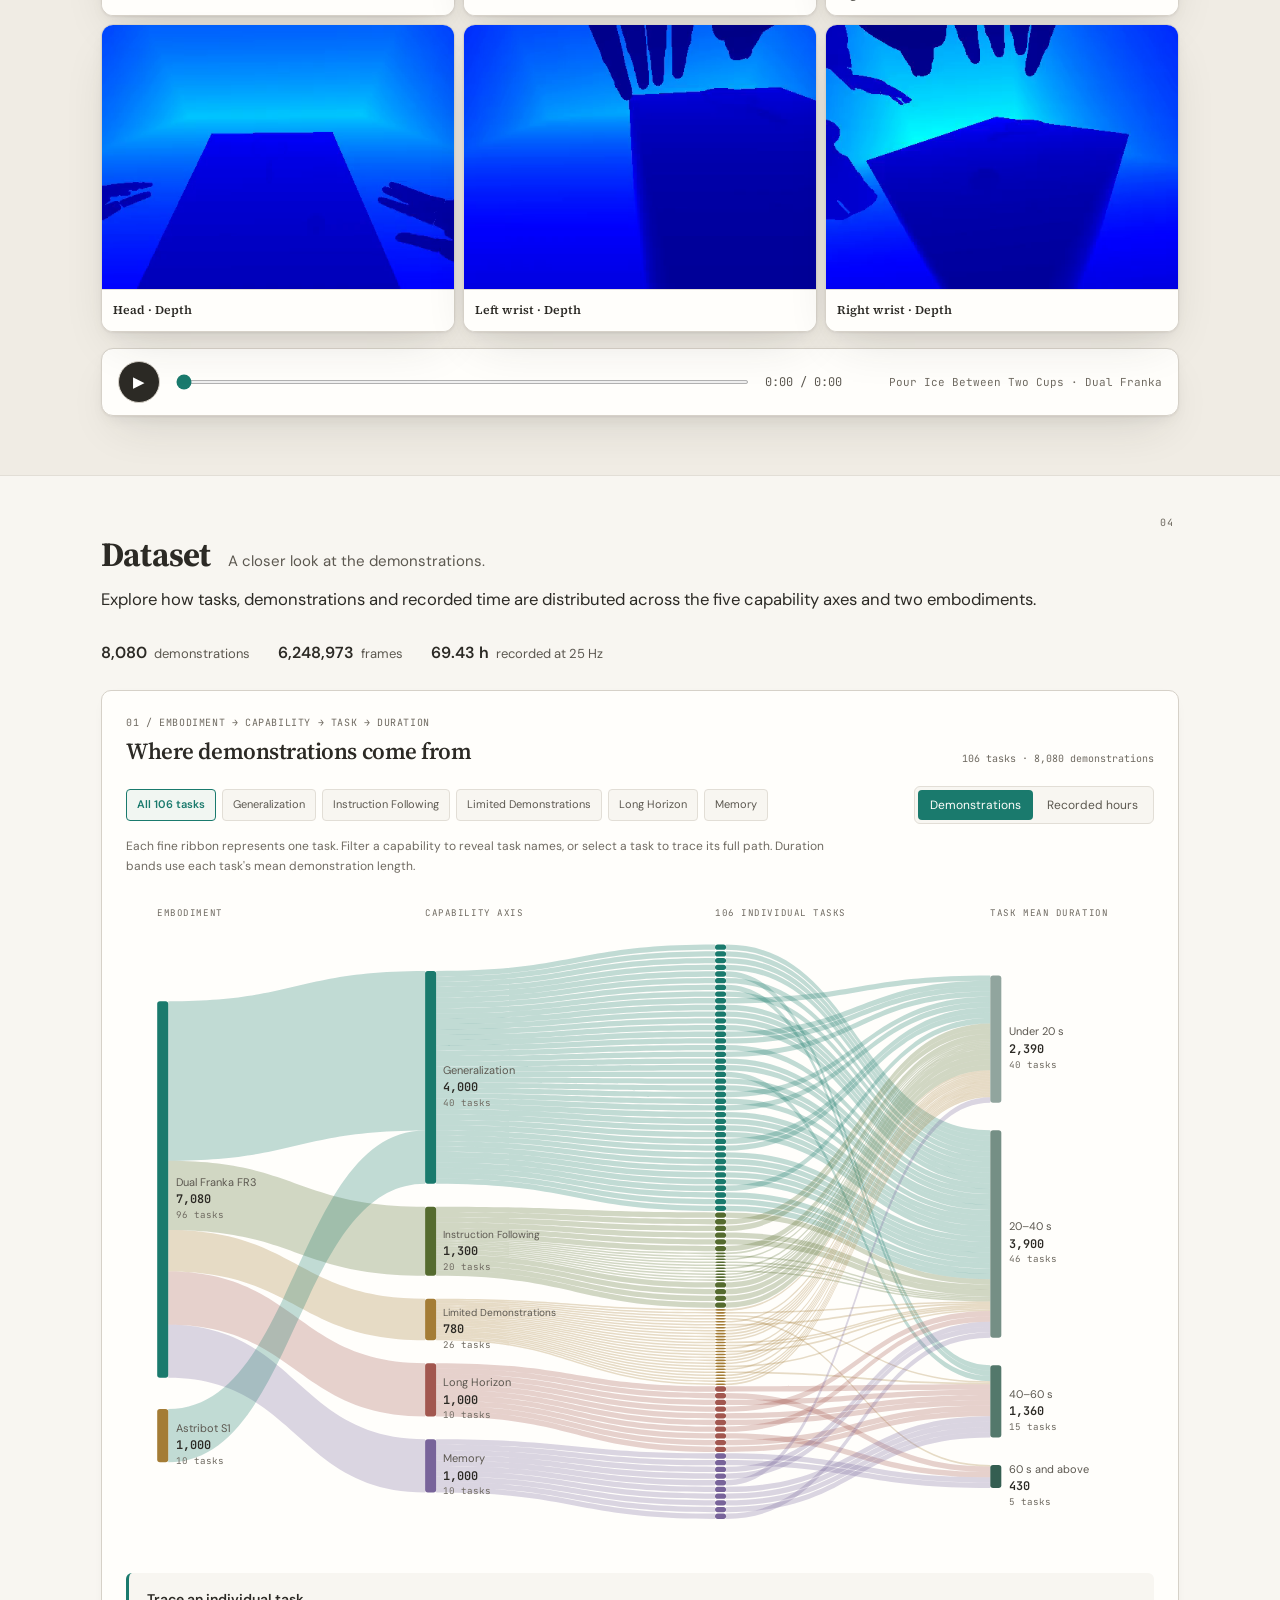
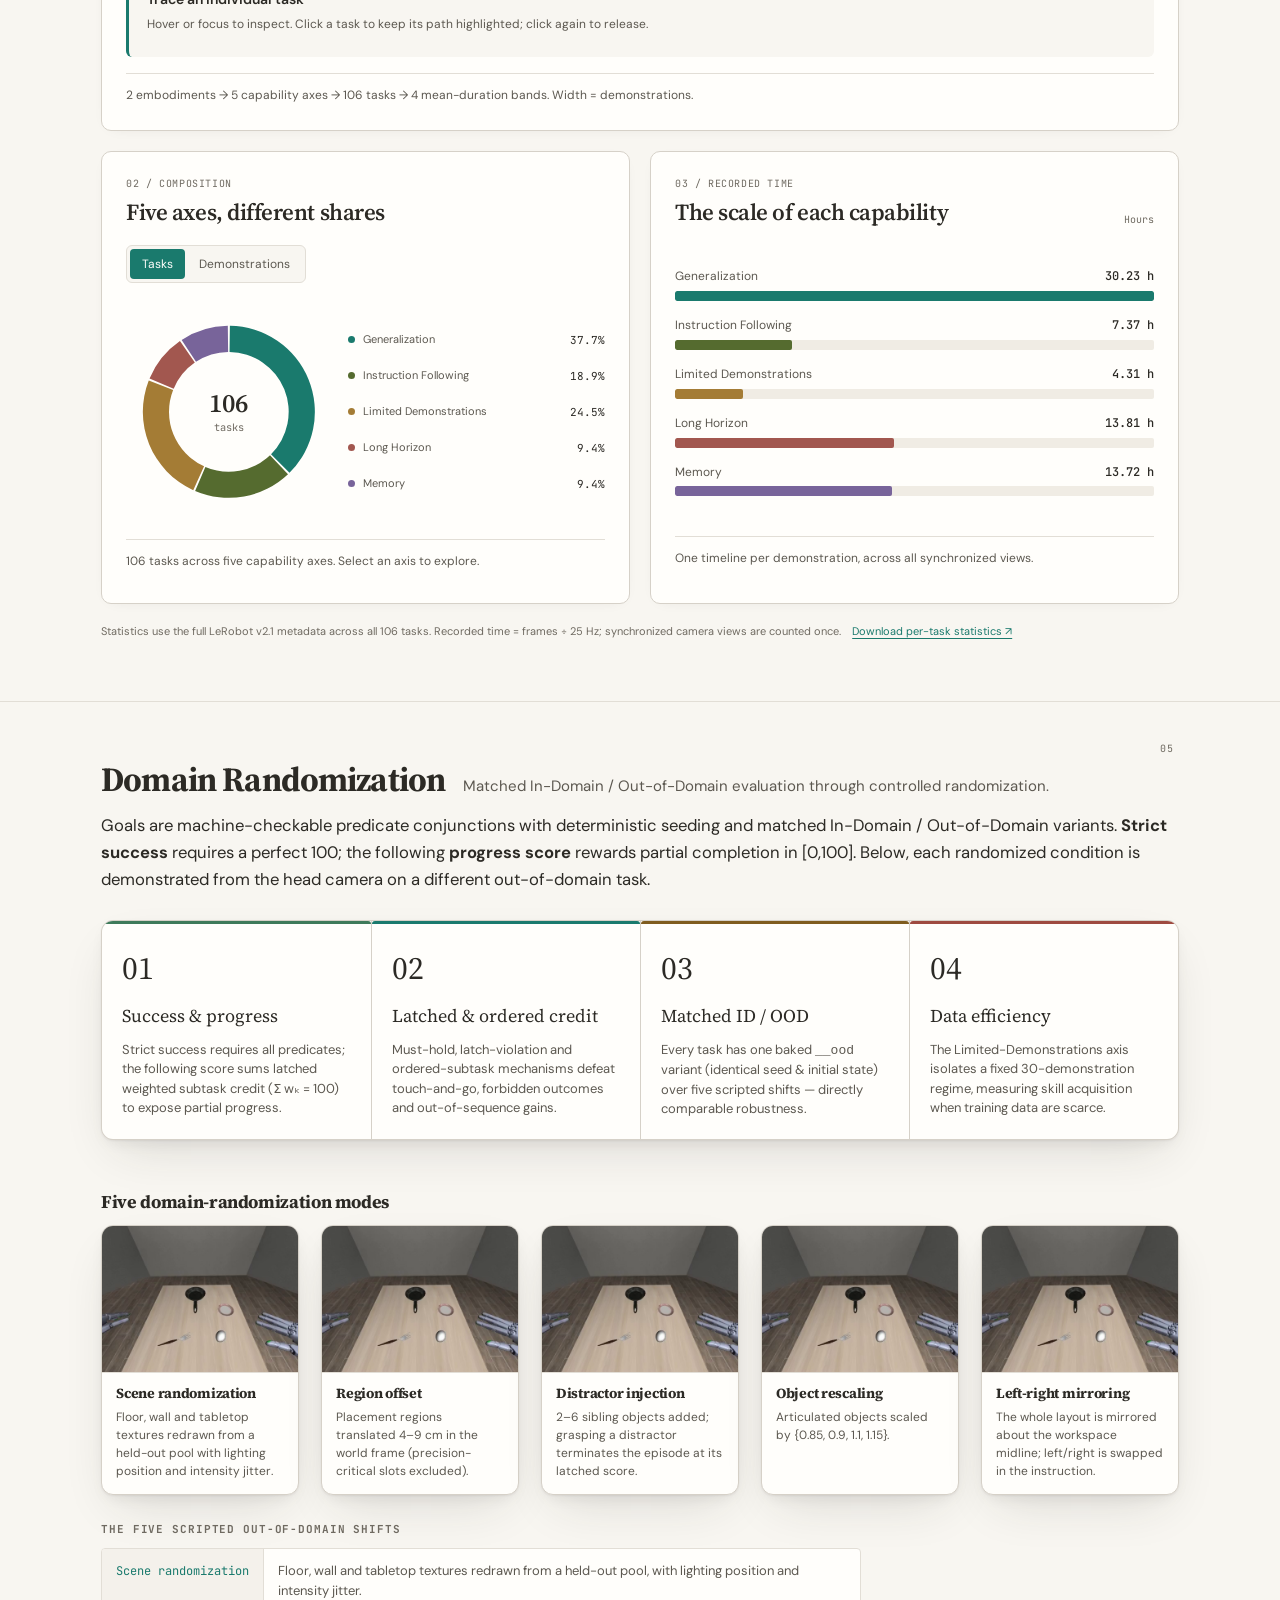
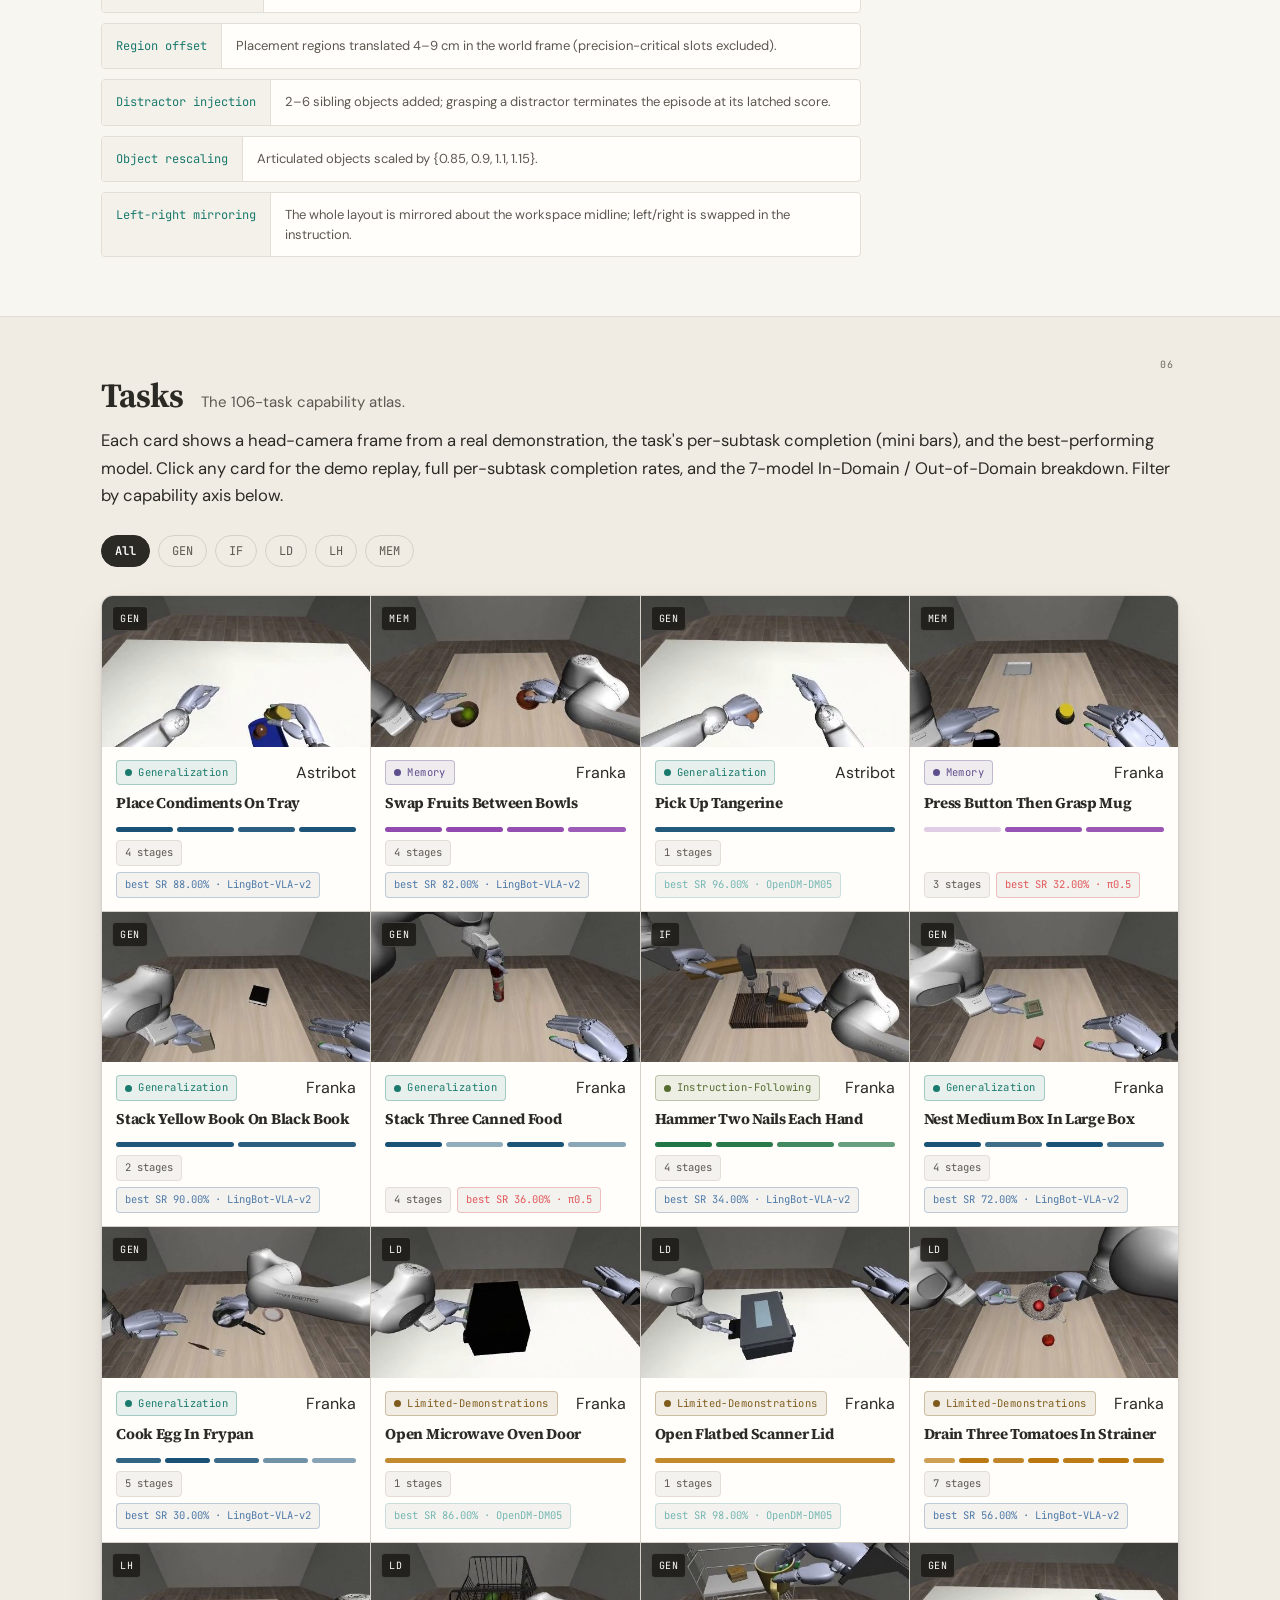
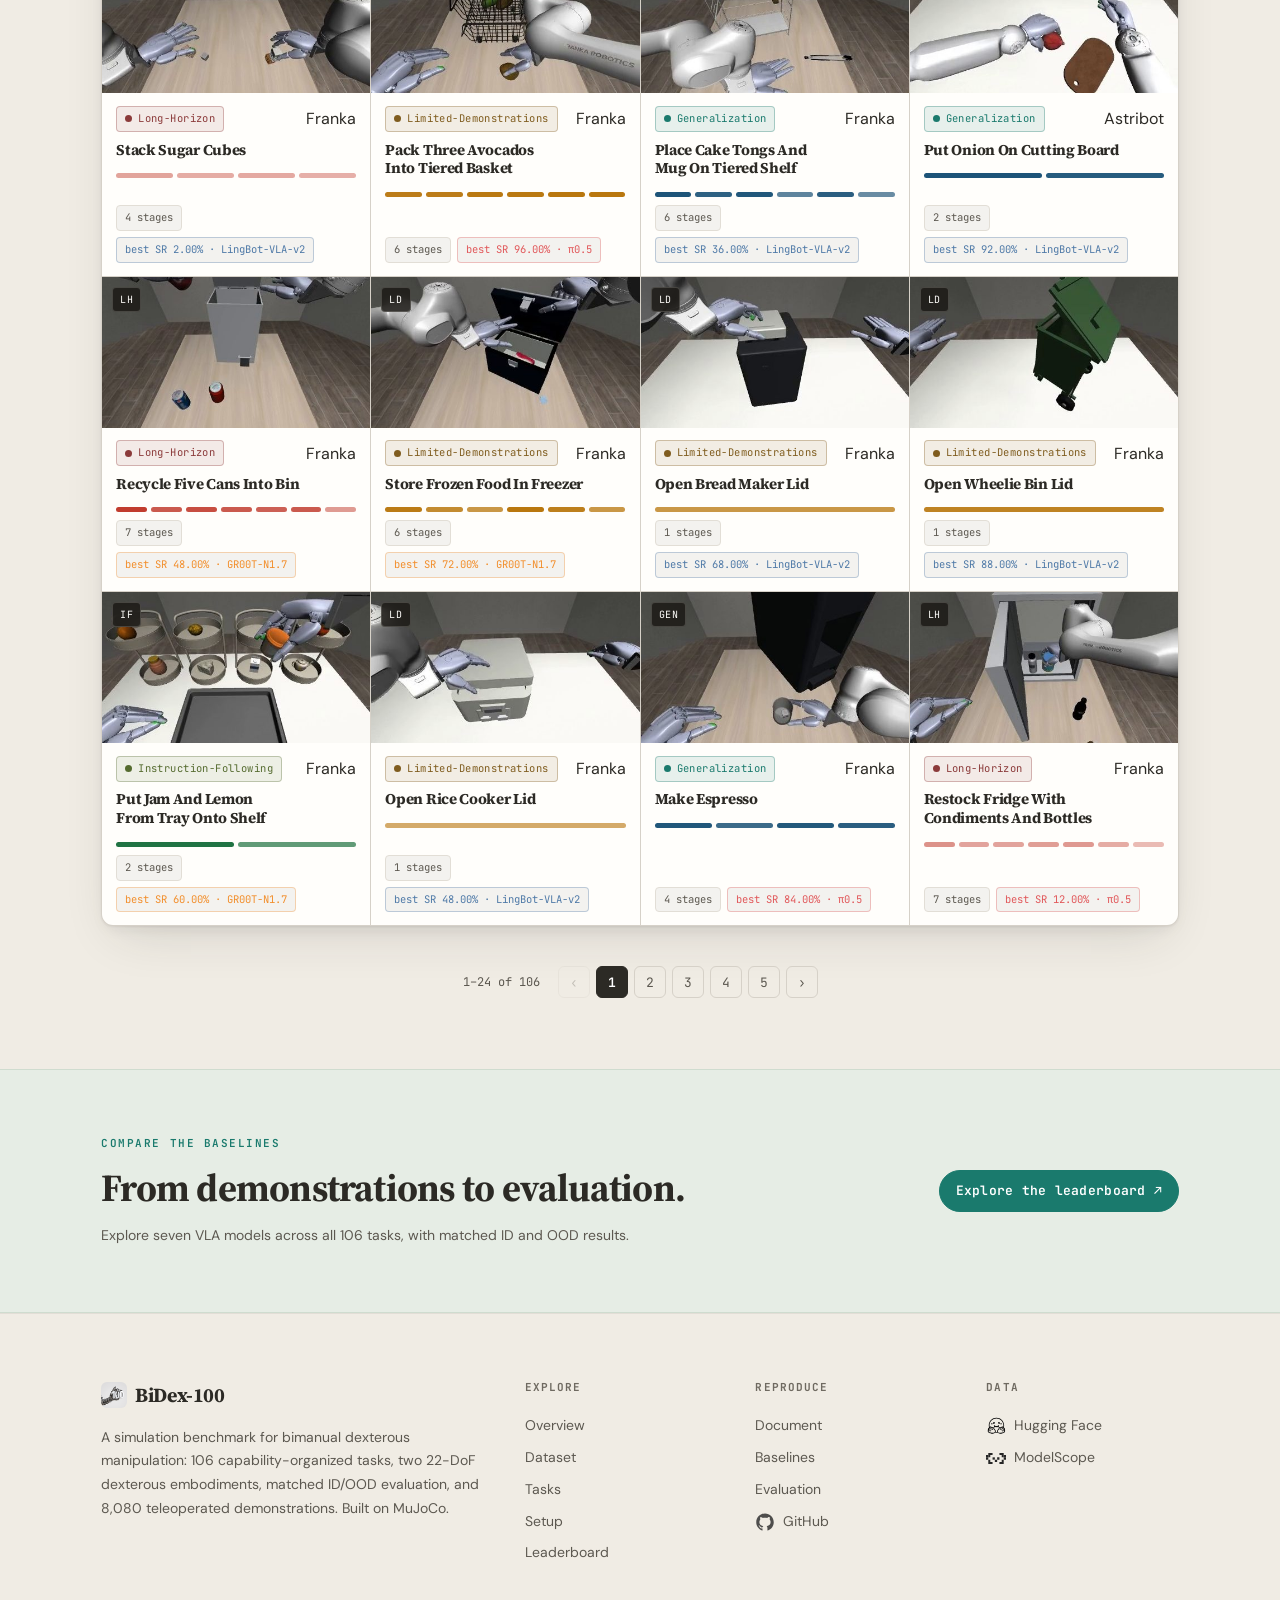
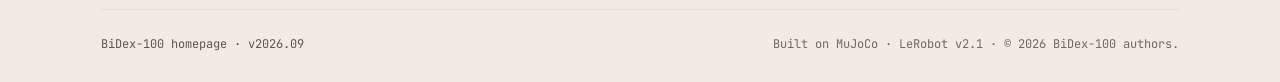
==== commit 18ff1770: "gh-pages: temporarily disable homepage external links for anonymous review" ====
--- a/index.html
+++ b/index.html
@@ -73,10 +73,10 @@
         <p class="hero-affiliation-slot">Anonymous Institution(s) · Submitted for review</p>
       </div>
       <nav class="cta" aria-label="Project resources">
-        <a class="btn btn-resource" href="https://github.com/robbyant-research/BiDex-100" target="_blank" rel="noopener"><img class="resource-icon" src="static/images/icons/arxiv.svg" width="20" height="20" alt="" aria-hidden="true">Paper</a>
-        <a class="btn btn-resource" href="https://github.com/robbyant-research/BiDex-100" target="_blank" rel="noopener"><img class="resource-icon" src="static/images/icons/github.svg" width="20" height="20" alt="" aria-hidden="true">GitHub</a>
-        <a class="btn btn-resource" href="https://huggingface.co/datasets/Robbyant-Research/BiDex-100" target="_blank" rel="noopener"><img class="resource-icon" src="static/images/icons/huggingface.svg" width="20" height="20" alt="" aria-hidden="true">Hugging Face</a>
-        <a class="btn btn-resource" href="https://modelscope.cn/datasets/Robbyant-Research/BiDex-100" target="_blank" rel="noopener"><img class="resource-icon" src="static/images/icons/modelscope.svg" width="20" height="20" alt="" aria-hidden="true">ModelScope</a>
+        <a class="btn btn-resource" role="link" aria-disabled="true" tabindex="-1"><img class="resource-icon" src="static/images/icons/arxiv.svg" width="20" height="20" alt="" aria-hidden="true">Paper</a>
+        <a class="btn btn-resource" role="link" aria-disabled="true" tabindex="-1"><img class="resource-icon" src="static/images/icons/github.svg" width="20" height="20" alt="" aria-hidden="true">GitHub</a>
+        <a class="btn btn-resource" role="link" aria-disabled="true" tabindex="-1"><img class="resource-icon" src="static/images/icons/huggingface.svg" width="20" height="20" alt="" aria-hidden="true">Hugging Face</a>
+        <a class="btn btn-resource" role="link" aria-disabled="true" tabindex="-1"><img class="resource-icon" src="static/images/icons/modelscope.svg" width="20" height="20" alt="" aria-hidden="true">ModelScope</a>
         <a class="btn btn-resource" href="static/pdf/BiDex_Supplementary_Material.pdf">Supplementary</a>
         <a class="btn btn-primary" href="leaderboard.html">Leaderboard <span class="btn-arrow" aria-hidden="true">↗</span></a>
       </nav>
@@ -310,12 +310,12 @@
         <a href="document.html">Document</a>
         <a href="leaderboard.html">Baselines</a>
         <a href="#domain-randomization">Evaluation</a>
-        <a class="resource-link" href="https://github.com/robbyant-research/BiDex-100" target="_blank" rel="noopener"><img class="resource-icon" src="static/images/icons/github.svg" width="20" height="20" alt="" aria-hidden="true">GitHub</a>
+        <a class="resource-link" role="link" aria-disabled="true" tabindex="-1"><img class="resource-icon" src="static/images/icons/github.svg" width="20" height="20" alt="" aria-hidden="true">GitHub</a>
       </div>
       <div>
         <h5>Data</h5>
-        <a class="resource-link" href="https://huggingface.co/datasets/Robbyant-Research/BiDex-100" target="_blank" rel="noopener"><img class="resource-icon" src="static/images/icons/huggingface.svg" width="20" height="20" alt="" aria-hidden="true">Hugging Face</a>
-        <a class="resource-link" href="https://modelscope.cn/datasets/Robbyant-Research/BiDex-100" target="_blank" rel="noopener"><img class="resource-icon" src="static/images/icons/modelscope.svg" width="20" height="20" alt="" aria-hidden="true">ModelScope</a>
+        <a class="resource-link" role="link" aria-disabled="true" tabindex="-1"><img class="resource-icon" src="static/images/icons/huggingface.svg" width="20" height="20" alt="" aria-hidden="true">Hugging Face</a>
+        <a class="resource-link" role="link" aria-disabled="true" tabindex="-1"><img class="resource-icon" src="static/images/icons/modelscope.svg" width="20" height="20" alt="" aria-hidden="true">ModelScope</a>
       </div>
     </div>
     <div class="footer-bottom">
